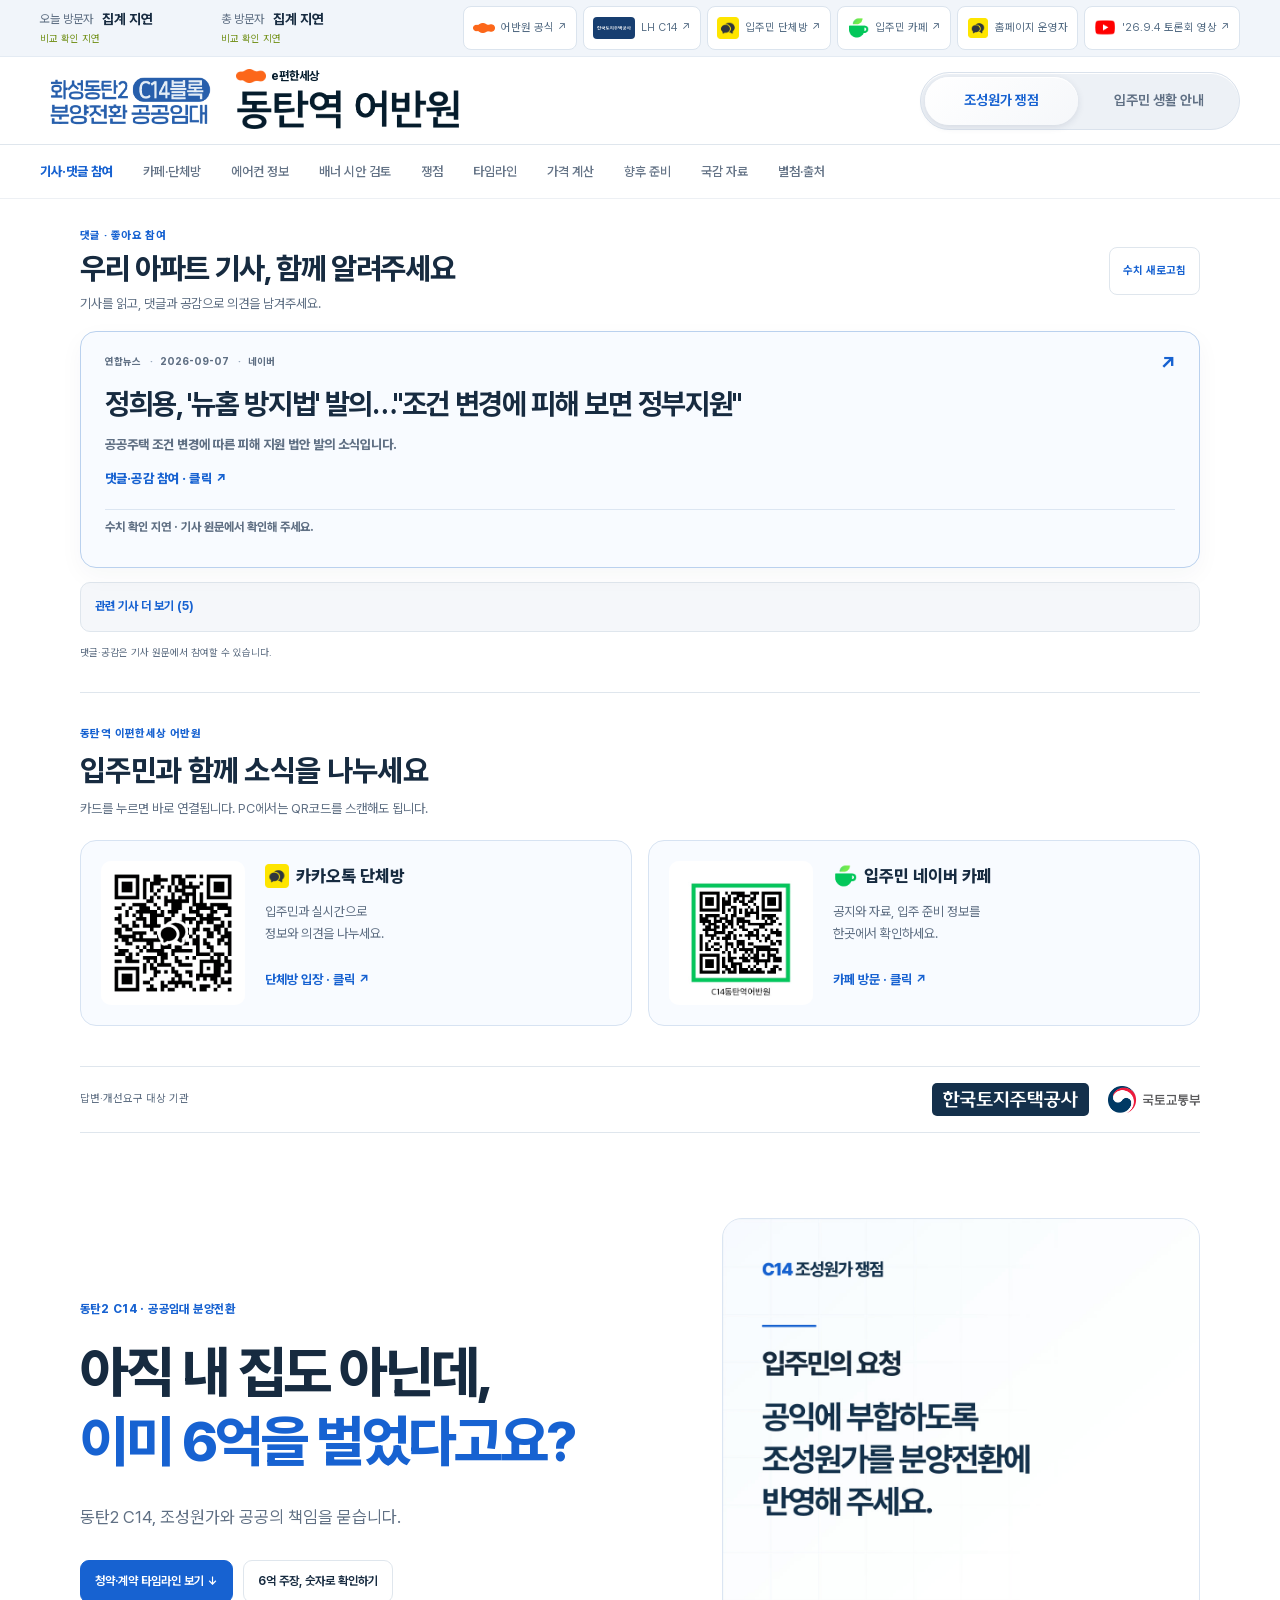
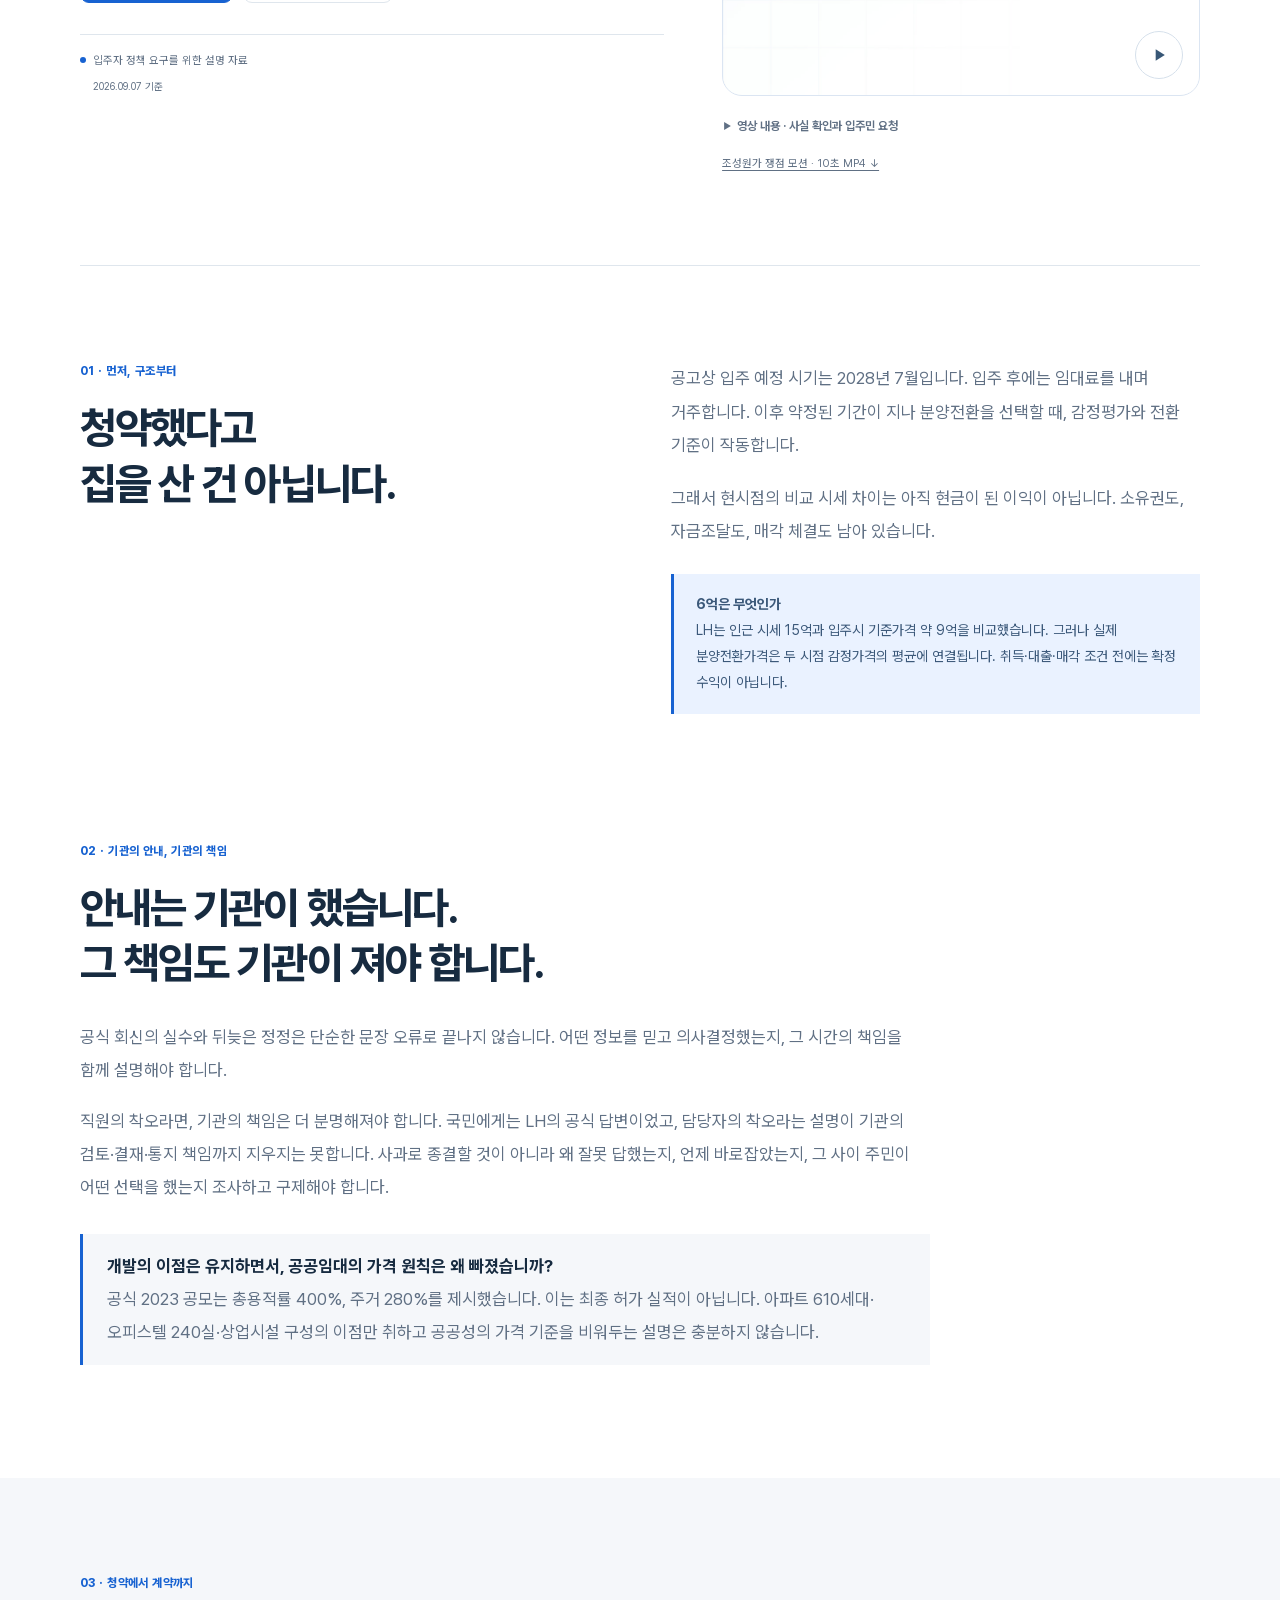
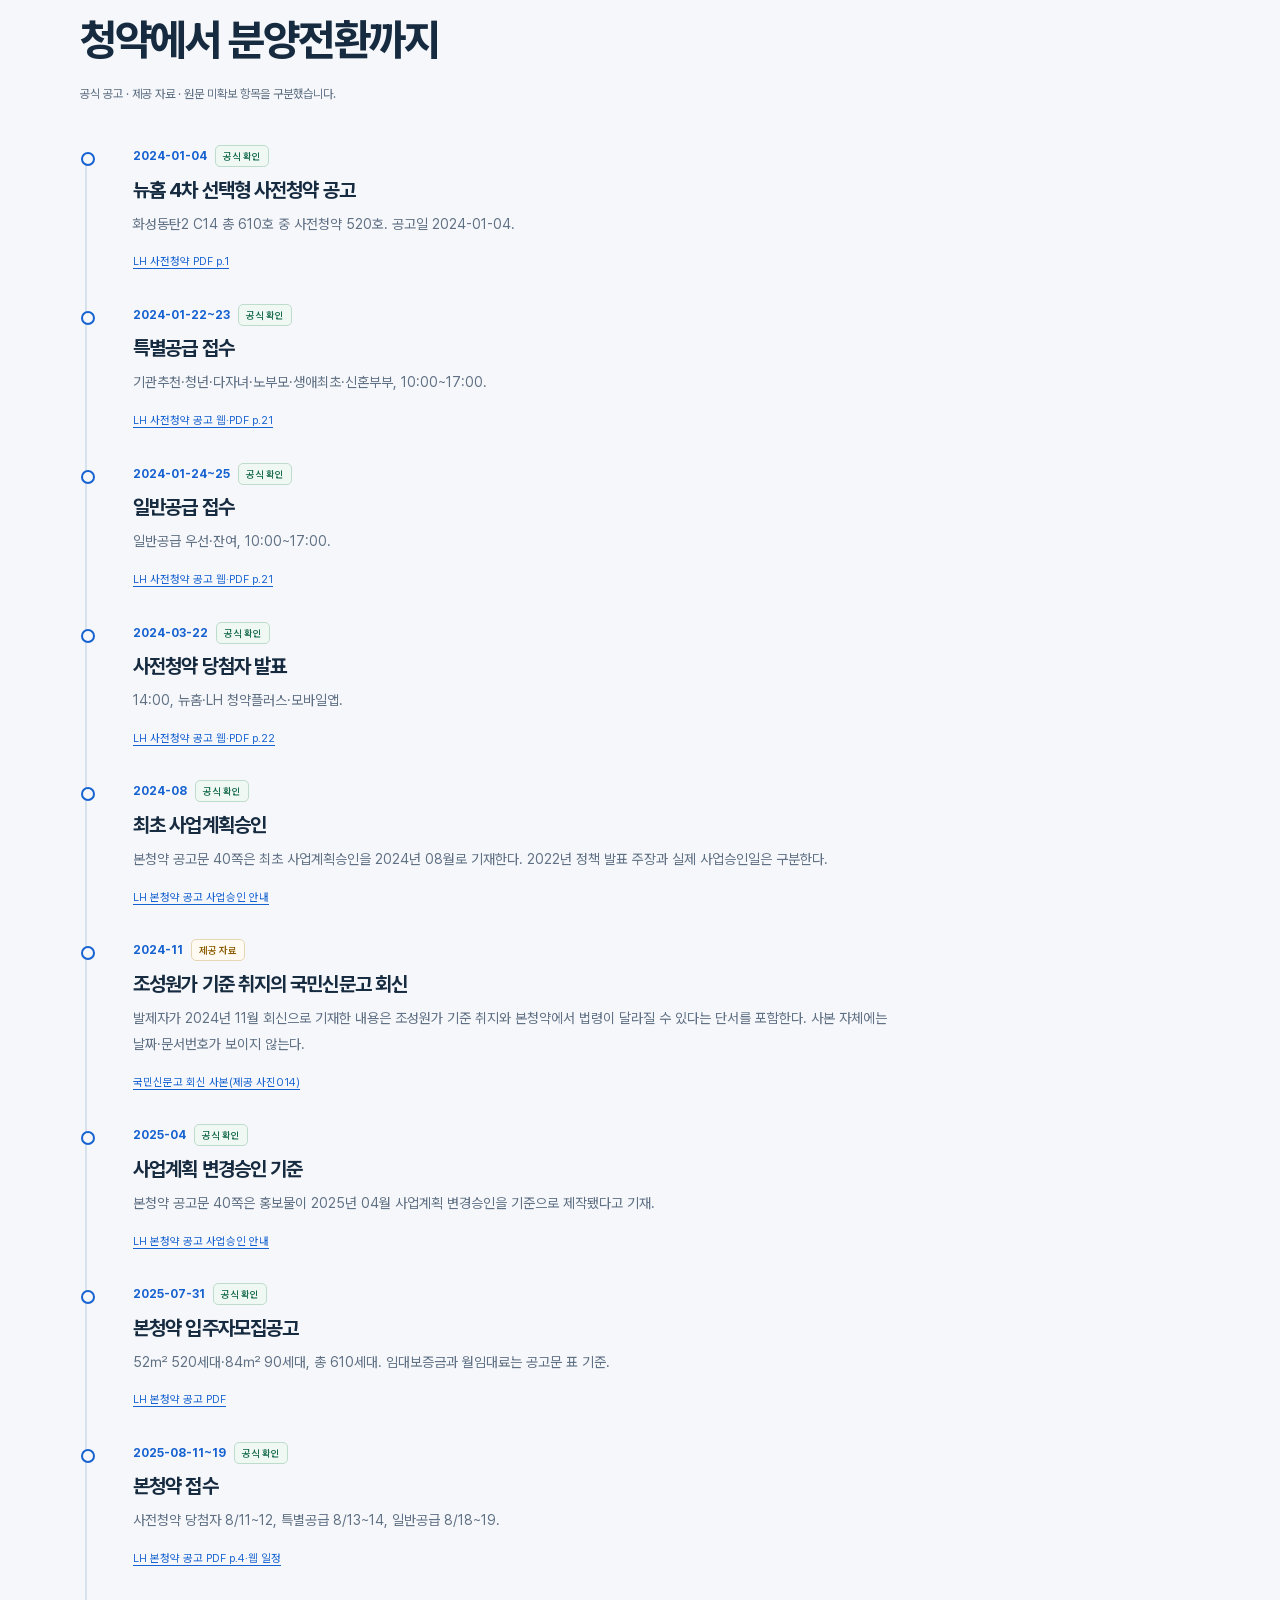
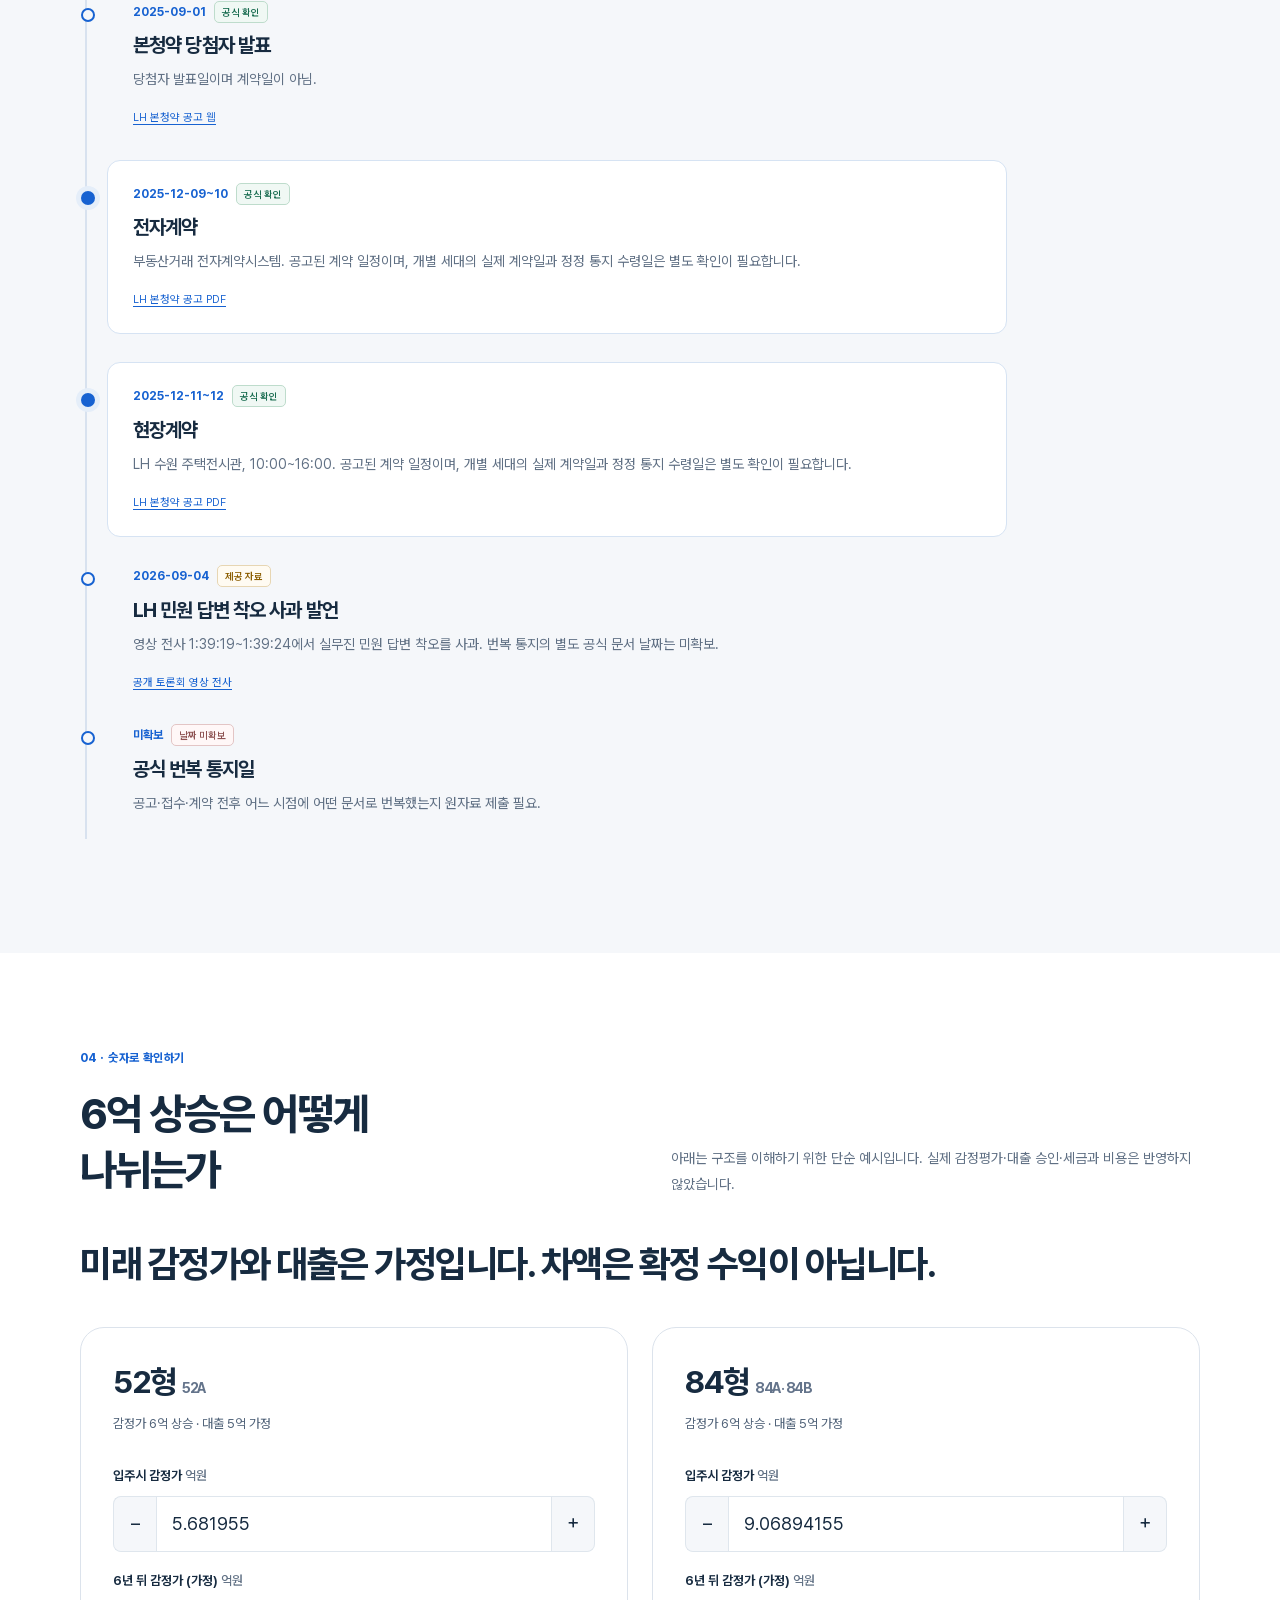
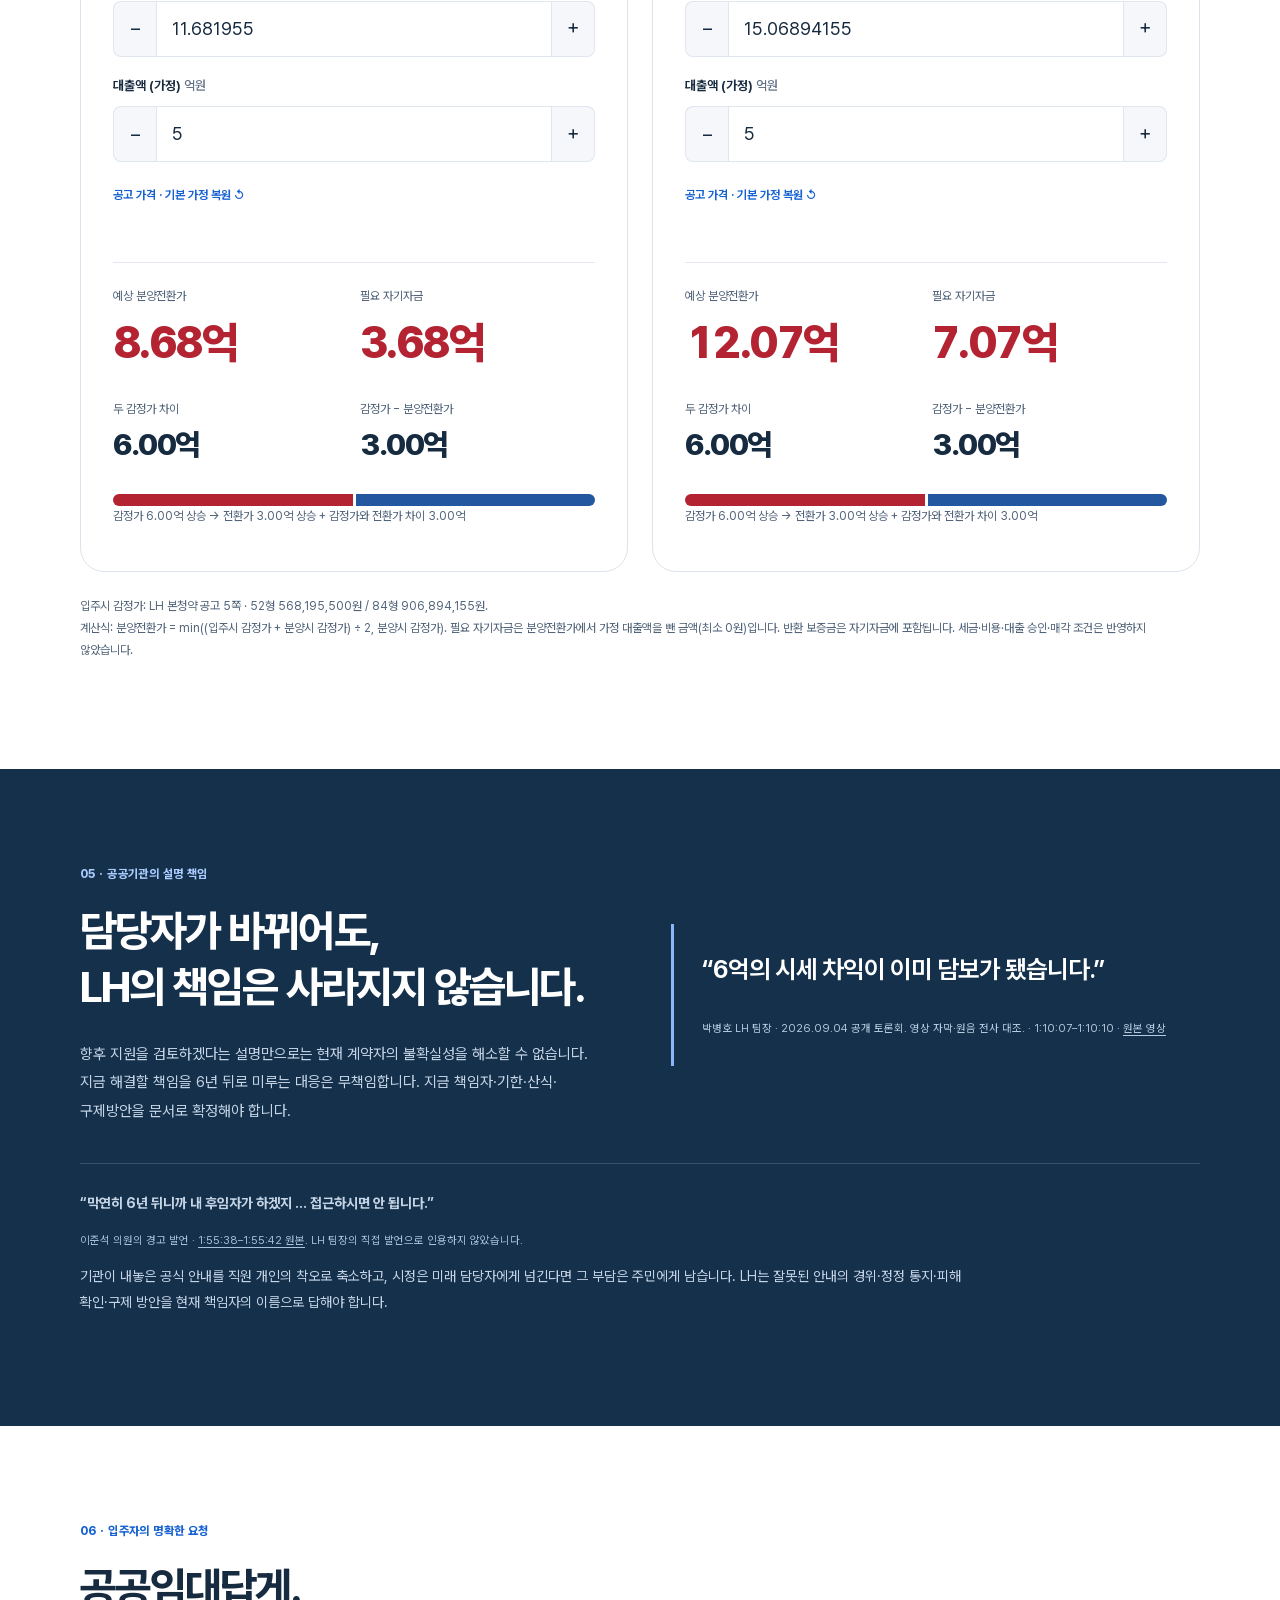
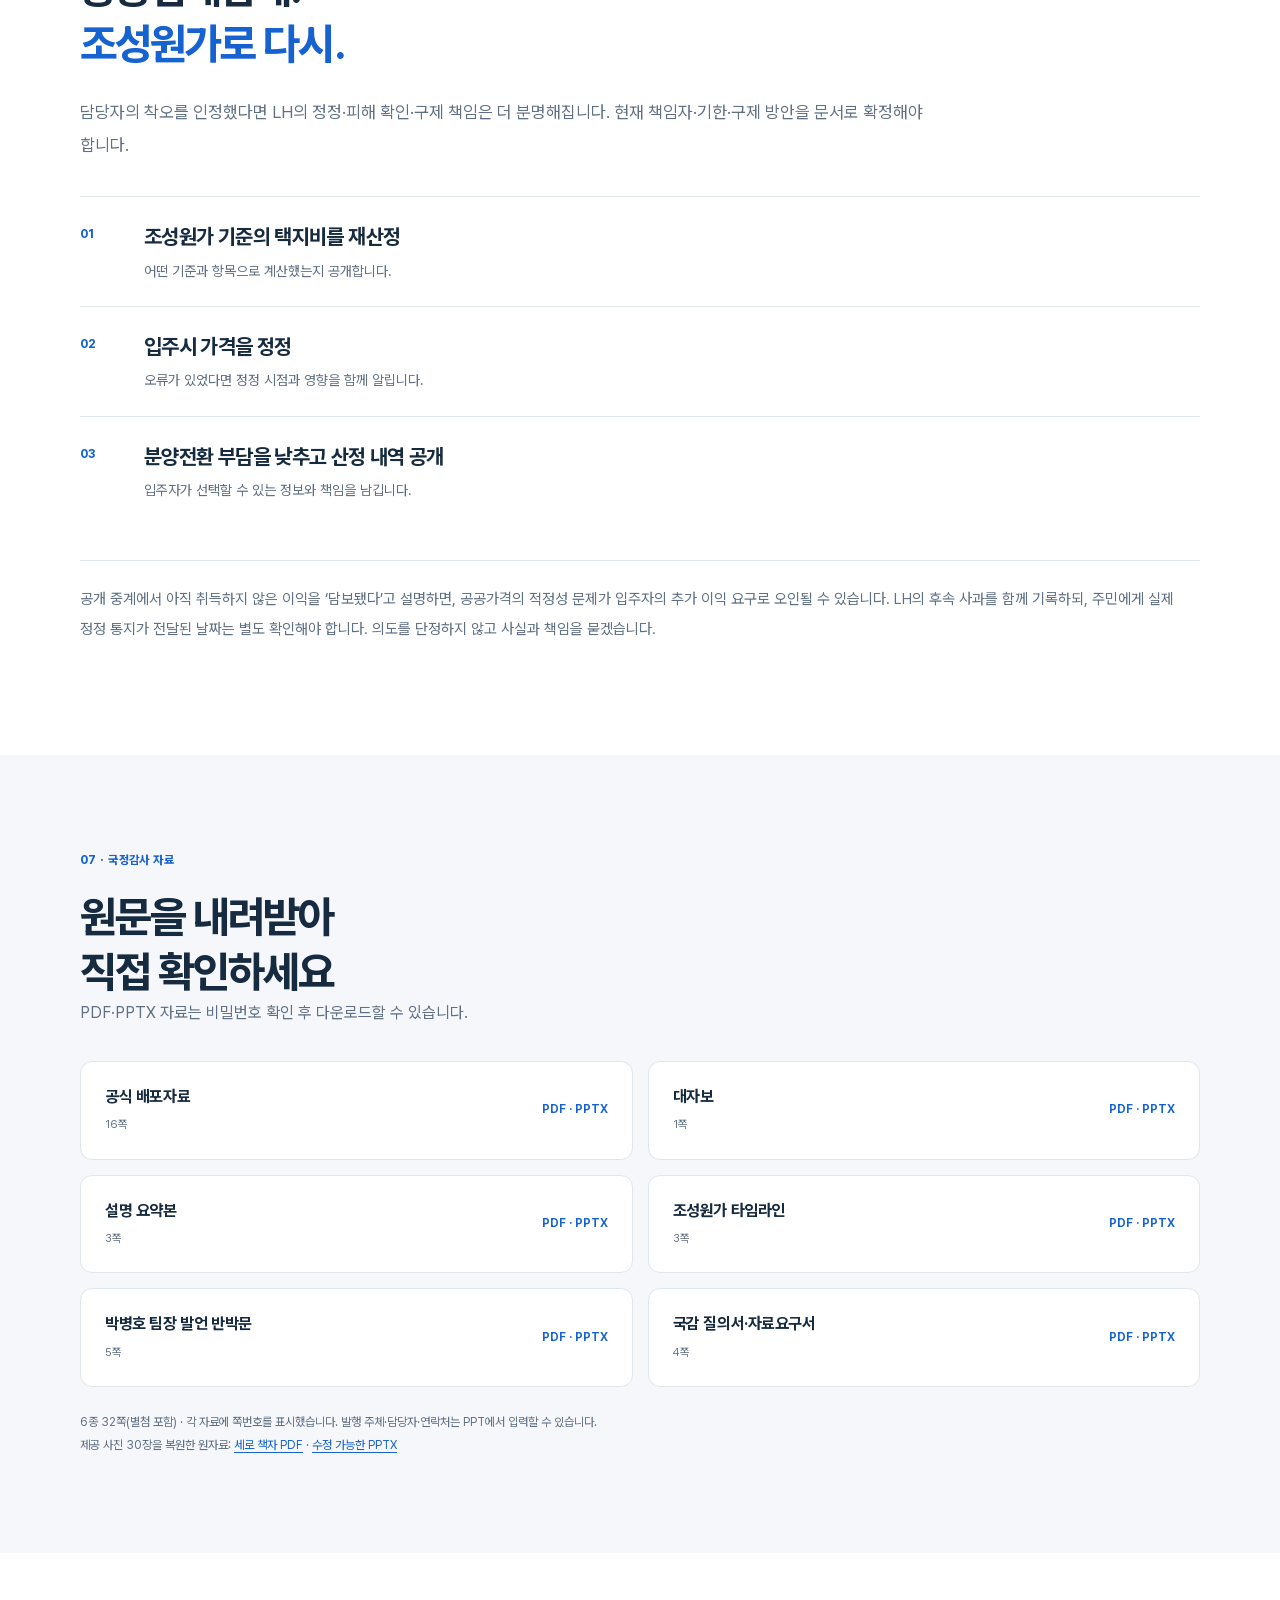
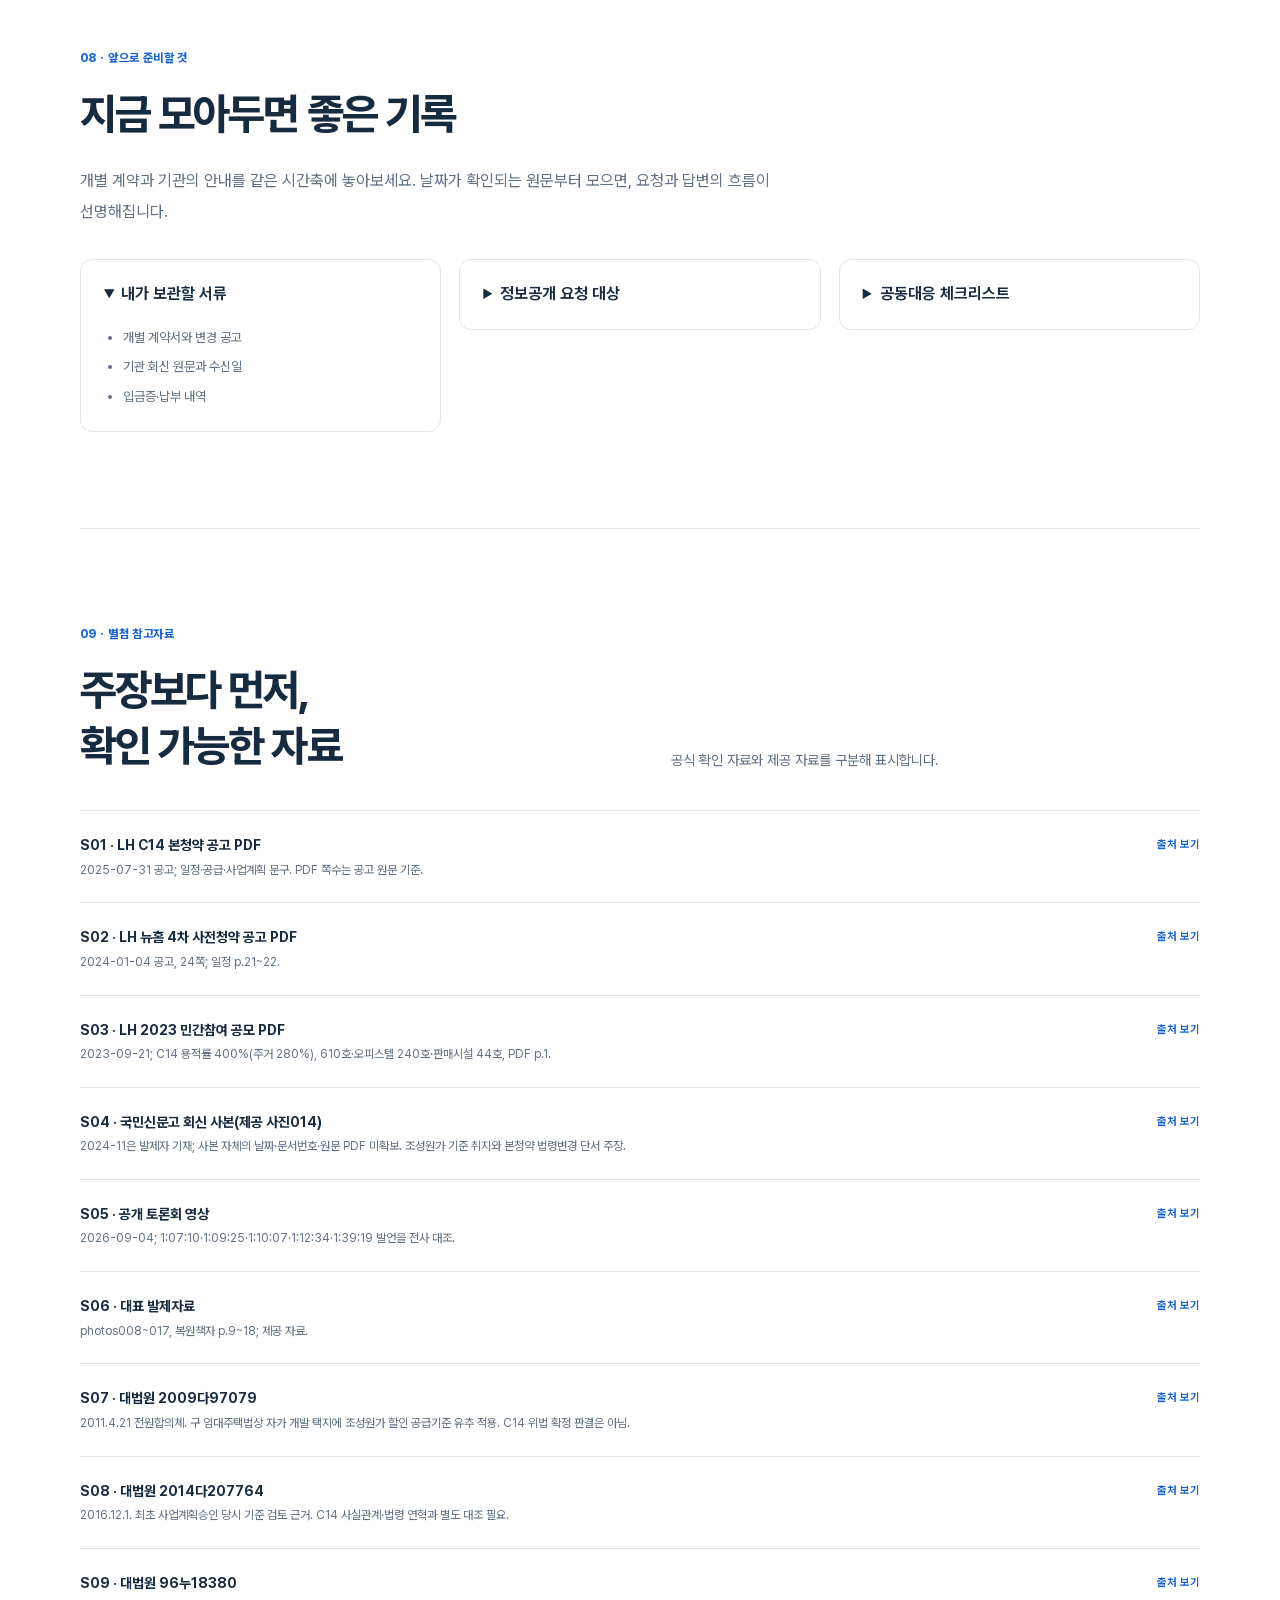
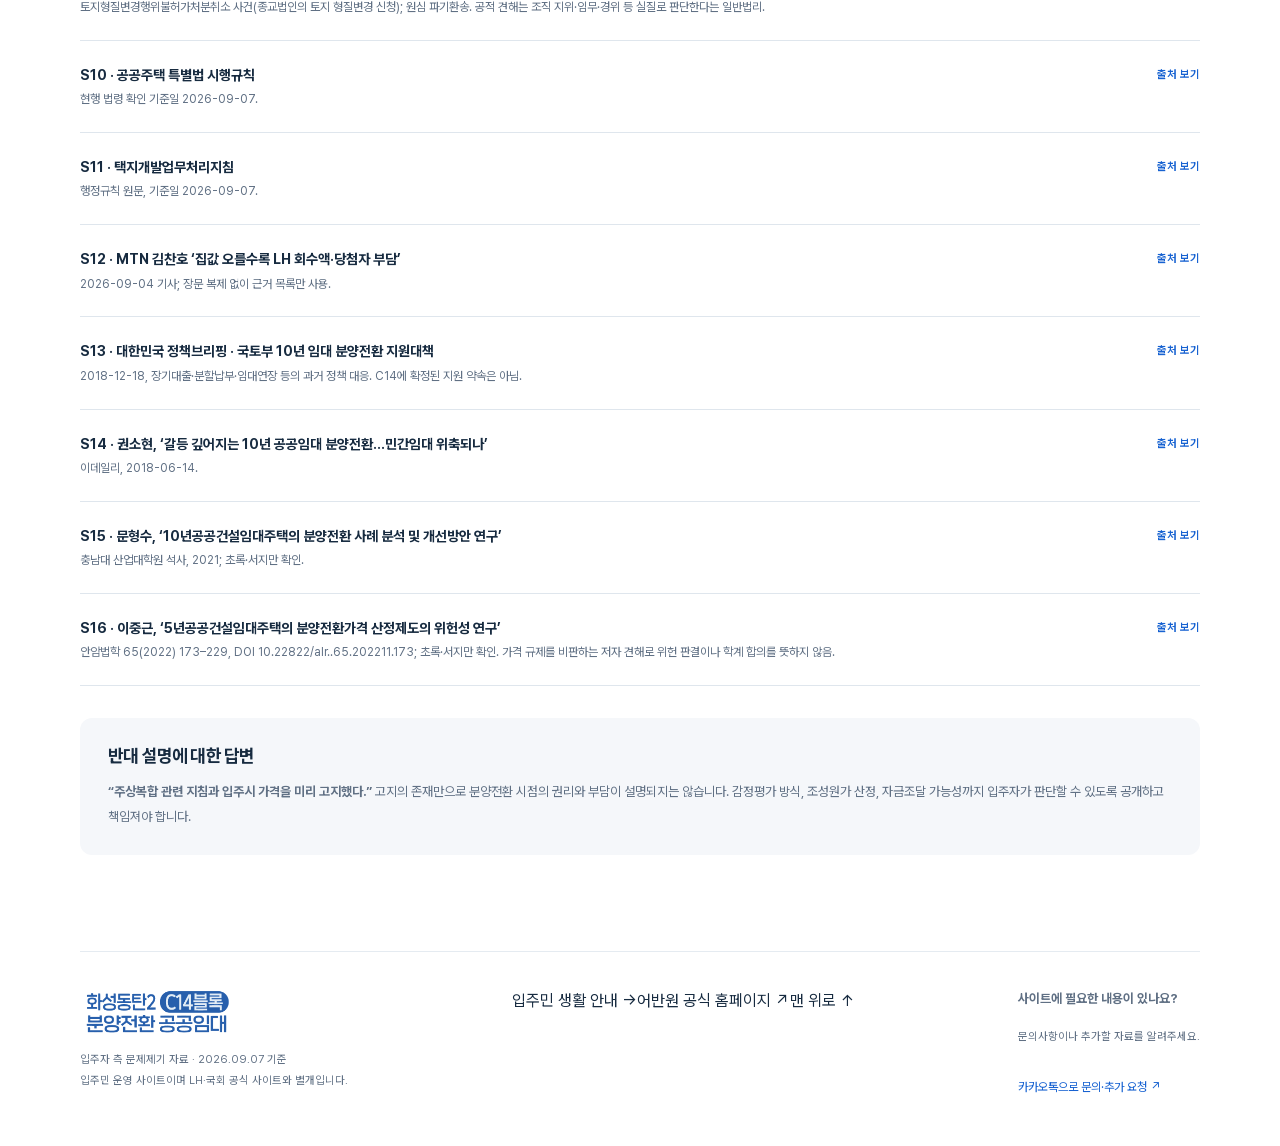
==== index.html @ 1524e3f0 "Enlarge official Urban One wordmark and highlight Naver blog references" ====
<!doctype html>
<html lang="ko">
<head>
  <meta charset="utf-8">
  <meta name="viewport" content="width=device-width, initial-scale=1">
  <title>아직 내 집도 아닌데, 이미 6억을 벌었다고요?</title>
  <meta name="description" content="동탄2 C14 공공임대의 조성원가와 공공의 책임을 입주자 관점에서 살펴봅니다.">
  <link rel="canonical" href="https://c14.ai-hub-os.com/">
  <meta property="og:title" content="동탄2 C14, 6억 확정이익 프레임을 묻다">
  <meta property="og:description" content="청약부터 6년 뒤 분양전환까지, 무엇이 확정이고 무엇이 아직 가정인지 확인합니다.">
  <meta property="og:type" content="website">
  <link rel="icon" type="image/svg+xml" href="assets/favicon.svg">
  <link rel="preload" href="assets/PretendardVariable.woff2" as="font" type="font/woff2" crossorigin>
  <link rel="stylesheet" href="styles.css?v=guide-2">
  <link rel="stylesheet" href="audit.css?v=guide-2">
  <script type="module" src="entry-route.mjs"></script>
  <link rel="stylesheet" href="hero-motion.css?v=20260908-upgrade">
  <link rel="stylesheet" href="article-actions.css?v=20260908-urbanone">
</head>
<body class="policy-page">
  <a class="skip-link" href="#top">본문 바로가기</a>
  <div class="reading-progress" aria-hidden="true"><span></span></div>
  <div class="community-bar"><div class="wrap"><div class="visitor-stats" aria-label="사이트 방문자 수" aria-live="polite"><span>오늘 방문자 <b data-stat="today">—</b><small data-stat-delta="today" aria-label="오늘 방문자 변동"></small></span><span>총 방문자 <b data-stat="total">—</b><small data-stat-delta="total" aria-label="총 방문자 변동"></small></span></div><div class="community-contacts compact-contacts"><a class="community-contact utility-link" href="https://www.elife.co.kr/Posm_list01.action?commonMap.CD_BIZ_LND=230160" target="_blank" rel="noopener noreferrer"><img src="assets/elife-logo.png" alt=""><span>어반원 공식 ↗</span></a><a class="community-contact utility-link" href="https://www.lhdt2-c14.co.kr/" target="_blank" rel="noopener noreferrer"><img class="utility-lh" src="assets/lh-footer-logo.svg" alt="LH"><span>LH C14 ↗</span></a><a class="community-contact utility-link" href="https://open.kakao.com/o/gxiyKH5h" target="_blank" rel="noopener noreferrer"><img src="assets/kakao-openchat.png" alt="카카오톡"><span>입주민 단체방 ↗</span></a><a class="community-contact utility-link" href="https://m.site.naver.com/2gcKG" target="_blank" rel="noopener noreferrer"><img src="assets/naver-cafe.ico" alt="네이버"><span>입주민 카페 ↗</span></a><a class="community-contact kakao-contact" href="https://open.kakao.com/o/s3EgWwLi" target="_blank" rel="noopener noreferrer" aria-label="홈페이지 운영자에게 카카오톡으로 연락하기 (새 창)"><span class="contact-icon"><img src="assets/kakao-openchat.png" alt=""></span><span>홈페이지 운영자</span></a><a class="community-contact" href="https://www.youtube.com/watch?v=ZBfcnx8diAg" target="_blank" rel="noopener noreferrer" aria-label="공개 토론회 영상에서 의견 나누기 (새 창)"><span class="contact-icon" aria-hidden="true"><span class="youtube-icon"></span></span><span>'26.9.4 토론회 영상 ↗</span></a></div></div></div>
  <header class="site-header shared-header"><a class="brand" href="index.html"><span class="brand-wordmark"><img src="assets/c14-logo.png" width="180" height="53" alt="화성동탄2 C14블록 분양전환 공공임대"></span></a><div class="elife-brand"><div class="elife-brand-label"><img src="assets/elife-logo.png" width="30" height="14" alt=""><span>e편한세상</span></div><img class="urbanone-wordmark" src="assets/urbanone-wordmark.png" width="225" height="50" alt="동탄역 어반원"></div><nav class="area-nav" aria-label="사이트 영역"><a href="index.html" aria-current="page">조성원가 쟁점</a><a href="residents.html">입주민 생활 안내</a></nav></header><nav class="site-subnav" aria-label="조성원가 쟁점 목차"><div class="wrap"><a href="#article-actions">기사·댓글 참여</a><a href="#resident-community">카페·단체방</a><a href="aircon.html">에어컨 정보</a><a href="design-review.html">배너 시안 검토</a><a href="#issue">쟁점</a><a href="#timeline">타임라인</a><a href="#calculator">가격 계산</a><a href="#future-prep">향후 준비</a><a href="#downloads">국감 자료</a><a href="#sources">별첨·출처</a></div></nav>


  <main id="top">
    <section id="article-actions" class="article-actions wrap" aria-labelledby="article-actions-heading"><header class="article-actions-header"><div><p class="article-actions-label">댓글 · 좋아요 참여</p><h2 id="article-actions-heading" class="article-actions-heading">우리 아파트 기사, 함께 알려주세요</h2><p class="article-actions-intro">기사를 읽고, 댓글과 공감으로 의견을 남겨주세요.</p></div></header><div class="article-action-list"><article class="article-action-item is-featured"><a class="article-action-link" href="https://n.news.naver.com/article/001/0016294017?sid=100" target="_blank" rel="noopener noreferrer" aria-label="정희용, 뉴홈 방지법 발의 기사 (새 창에서 열림)"><div class="article-action-meta"><span>연합뉴스</span><span>2026-09-07</span><span>네이버</span></div><h3 class="article-action-title">정희용, '뉴홈 방지법' 발의…“조건 변경에 피해 보면 정부지원”</h3><p class="article-action-summary">공공주택 조건 변경에 따른 피해 지원 법안 발의 소식입니다.</p><span class="article-action-participate" aria-hidden="true">댓글·공감 참여 · 클릭 ↗</span><div class="article-action-metrics" data-article-metrics="yonhap-newhome-20260907">댓글·공감 수는 기사 원문에서 확인할 수 있습니다.</div></a></article></div><p class="article-actions-footnote">댓글·공감은 기사 원문에서 참여할 수 있습니다.</p></section>
    <section id="resident-community" class="resident-community wrap" aria-labelledby="resident-community-heading"><header><p class="eyebrow">동탄역 이편한세상 어반원</p><h2 id="resident-community-heading">입주민과 함께 소식을 나누세요</h2><p>카드를 누르면 바로 연결됩니다. PC에서는 QR코드를 스캔해도 됩니다.</p></header><div class="resident-community-grid"><a class="resident-community-card" href="https://open.kakao.com/o/gxiyKH5h" target="_blank" rel="noopener noreferrer" aria-label="입주민 카카오톡 단체방 입장 (새 창)"><img class="resident-community-qr" src="assets/resident-kakao-qr.png" width="160" height="160" alt="카카오톡 단체방 QR코드"><div><span class="resident-community-label"><img src="assets/kakao-openchat.png" width="24" height="24" alt="">카카오톡 단체방</span><p>입주민과 실시간으로<br>정보와 의견을 나누세요.</p><strong>단체방 입장 · 클릭 ↗</strong></div></a><a class="resident-community-card" href="https://m.site.naver.com/2gcKG" target="_blank" rel="noopener noreferrer" aria-label="입주민 네이버 카페 방문 (새 창)"><img class="resident-community-qr" src="assets/resident-cafe-qr.png" width="160" height="160" alt="입주민 네이버 카페 QR코드"><div><span class="resident-community-label"><img src="assets/naver-cafe.ico" width="24" height="24" alt="">입주민 네이버 카페</span><p>공지와 자료, 입주 준비 정보를<br>한곳에서 확인하세요.</p><strong>카페 방문 · 클릭 ↗</strong></div></a></div></section>

  <div class="institution-strip wrap" aria-label="답변·개선요구 대상 기관"><span>답변·개선요구 대상 기관</span><img class="lh-wordmark" src="assets/lh-footer-logo.svg" alt="한국토지주택공사 LH"><img src="assets/molit-logo.png" alt="국토교통부"></div>
    <section class="hero wrap policy-hero"><div class="policy-intro"><p class="eyebrow">동탄2 C14 · 공공임대 분양전환</p><h1>아직 내 집도 아닌데,<br><em>이미 6억을 벌었다고요?</em></h1><p class="dek">동탄2 C14, 조성원가와 공공의 책임을 묻습니다.</p><div class="hero-actions"><a href="#timeline">청약·계약 타임라인 보기 ↓</a><a href="#calculator">6억 주장, 숫자로 확인하기</a></div><div class="hero-note"><span class="dot"></span>입주자 정책 요구를 위한 설명 자료 <small>2026.09.07 기준</small></div></div><div class="policy-motion"><div class="motion-player" data-motion><video width="1080" height="1080" muted loop playsinline preload="none" poster="assets/c14-policy-intro-poster.jpg" data-src="assets/c14-policy-intro.mp4" aria-label="조성원가 쟁점 · 미확정 시세차익과 조성원가 반영 요청을 설명하는 10초 무음 영상"></video><button class="motion-toggle" type="button" aria-label="10초 영상 재생" title="10초 영상 재생"><svg viewBox="0 0 24 24" aria-hidden="true"><path d="m8 5 11 7-11 7z"/></svg></button></div><details class="motion-transcript"><summary>영상 내용 · 사실 확인과 입주민 요청</summary><div class="policy-statement"><p class="eyebrow">주민이 확인해야 할 사실</p><h2>6억의 시세차익은<br><em>확정된 사실이 아닙니다.</em></h2><p><b>실제 차익은 아직 미정입니다.</b><br>향후 분양전환 시 감정가격과 취득·대출·매각 조건에 따라 달라집니다.</p><hr><p class="eyebrow">입주민의 요청사항</p><h3>공익에 부합하도록<br><em>조성원가를 분양전환에<br>반영해 주세요.</em></h3><a href="#sources">근거와 원문 확인 →</a></div></details><a class="motion-file" href="assets/c14-policy-intro.mp4" download>조성원가 쟁점 모션 · 10초 MP4 ↓</a></div></section>

    <section id="issue" class="section wrap issue-grid reveal">
      <div><p class="eyebrow">01 · 먼저, 구조부터</p><h2>청약했다고<br>집을 산 건 아닙니다.</h2></div>
      <div class="prose"><p>공고상 입주 예정 시기는 2028년 7월입니다. 입주 후에는 임대료를 내며 거주합니다. 이후 약정된 기간이 지나 분양전환을 선택할 때, 감정평가와 전환 기준이 작동합니다.</p><p>그래서 현시점의 비교 시세 차이는 아직 현금이 된 이익이 아닙니다. 소유권도, 자금조달도, 매각 체결도 남아 있습니다.</p><aside class="callout"><strong>6억은 무엇인가</strong><br>LH는 인근 시세 15억과 입주시 기준가격 약 9억을 비교했습니다. 그러나 실제 분양전환가격은 두 시점 감정가격의 평균에 연결됩니다. 취득·대출·매각 조건 전에는 확정 수익이 아닙니다.</aside></div>
    </section>

    <section class="section wrap reveal story"><p class="eyebrow">02 · 기관의 안내, 기관의 책임</p><h2>안내는 기관이 했습니다.<br>그 책임도 기관이 져야 합니다.</h2><p>공식 회신의 실수와 뒤늦은 정정은 단순한 문장 오류로 끝나지 않습니다. 어떤 정보를 믿고 의사결정했는지, 그 시간의 책임을 함께 설명해야 합니다.</p><p>직원의 착오라면, 기관의 책임은 더 분명해져야 합니다. 국민에게는 LH의 공식 답변이었고, 담당자의 착오라는 설명이 기관의 검토·결재·통지 책임까지 지우지는 못합니다. 사과로 종결할 것이 아니라 왜 잘못 답했는지, 언제 바로잡았는지, 그 사이 주민이 어떤 선택을 했는지 조사하고 구제해야 합니다.</p><p class="opinion"><strong>개발의 이점은 유지하면서, 공공임대의 가격 원칙은 왜 빠졌습니까?</strong><br>공식 2023 공모는 총용적률 400%, 주거 280%를 제시했습니다. 이는 최종 허가 실적이 아닙니다. 아파트 610세대·오피스텔 240실·상업시설 구성의 이점만 취하고 공공성의 가격 기준을 비워두는 설명은 충분하지 않습니다.</p></section>

    <section id="timeline" class="section tint"><div class="wrap"><p class="eyebrow">03 · 청약에서 계약까지</p><h2>청약에서 분양전환까지</h2><p id="data-status" class="data-status" aria-live="polite"></p><div id="timeline-list" class="timeline" aria-live="polite"><article class="timeline-item" data-phase="사전청약"><div class="timeline-date">2024-01-04 <span class="badge official">공식 확인</span></div><h3>뉴홈 4차 선택형 사전청약 공고</h3><p>화성동탄2 C14 총 610호 중 사전청약 520호. 공고일 2024-01-04.</p><a class="source-link" href="https://apply.lh.or.kr/lhapply/lhFile.do?fileid=55767003" target="_blank" rel="noopener noreferrer">LH 사전청약 PDF p.1</a></article><article class="timeline-item" data-phase="사전청약"><div class="timeline-date">2024-01-22~23 <span class="badge official">공식 확인</span></div><h3>특별공급 접수</h3><p>기관추천·청년·다자녀·노부모·생애최초·신혼부부, 10:00~17:00.</p><a class="source-link" href="https://apply.lh.or.kr/lhapply/apply/bfh/slpa/slpaInfo.do?aisTpCd=50&amp;mi=1349&amp;panId=0000000061" target="_blank" rel="noopener noreferrer">LH 사전청약 공고 웹·PDF p.21</a></article><article class="timeline-item" data-phase="사전청약"><div class="timeline-date">2024-01-24~25 <span class="badge official">공식 확인</span></div><h3>일반공급 접수</h3><p>일반공급 우선·잔여, 10:00~17:00.</p><a class="source-link" href="https://apply.lh.or.kr/lhapply/apply/bfh/slpa/slpaInfo.do?aisTpCd=50&amp;mi=1349&amp;panId=0000000061" target="_blank" rel="noopener noreferrer">LH 사전청약 공고 웹·PDF p.21</a></article><article class="timeline-item" data-phase="사전청약"><div class="timeline-date">2024-03-22 <span class="badge official">공식 확인</span></div><h3>사전청약 당첨자 발표</h3><p>14:00, 뉴홈·LH 청약플러스·모바일앱.</p><a class="source-link" href="https://apply.lh.or.kr/lhapply/apply/bfh/slpa/slpaInfo.do?aisTpCd=50&amp;mi=1349&amp;panId=0000000061" target="_blank" rel="noopener noreferrer">LH 사전청약 공고 웹·PDF p.22</a></article><article class="timeline-item" data-phase="본청약"><div class="timeline-date">2024-08 <span class="badge official">공식 확인</span></div><h3>최초 사업계획승인</h3><p>본청약 공고문 40쪽은 최초 사업계획승인을 2024년 08월로 기재한다. 2022년 정책 발표 주장과 실제 사업승인일은 구분한다.</p><a class="source-link" href="https://apply.lh.or.kr/lhapply/lhFile.do?fileid=62892225" target="_blank" rel="noopener noreferrer">LH 본청약 공고 사업승인 안내</a></article><article class="timeline-item" data-phase="기관답변"><div class="timeline-date">2024-11 <span class="badge provided">제공 자료</span></div><h3>조성원가 기준 취지의 국민신문고 회신</h3><p>발제자가 2024년 11월 회신으로 기재한 내용은 조성원가 기준 취지와 본청약에서 법령이 달라질 수 있다는 단서를 포함한다. 사본 자체에는 날짜·문서번호가 보이지 않는다.</p><a class="source-link" href="evidence/reply-014.jpg" target="_blank" rel="noopener noreferrer">국민신문고 회신 사본(제공 사진014)</a></article><article class="timeline-item" data-phase="본청약"><div class="timeline-date">2025-04 <span class="badge official">공식 확인</span></div><h3>사업계획 변경승인 기준</h3><p>본청약 공고문 40쪽은 홍보물이 2025년 04월 사업계획 변경승인을 기준으로 제작됐다고 기재.</p><a class="source-link" href="https://apply.lh.or.kr/lhapply/lhFile.do?fileid=62892225" target="_blank" rel="noopener noreferrer">LH 본청약 공고 사업승인 안내</a></article><article class="timeline-item" data-phase="본청약"><div class="timeline-date">2025-07-31 <span class="badge official">공식 확인</span></div><h3>본청약 입주자모집공고</h3><p>52㎡ 520세대·84㎡ 90세대, 총 610세대. 임대보증금과 월임대료는 공고문 표 기준.</p><a class="source-link" href="https://apply.lh.or.kr/lhapply/lhFile.do?fileid=62892225" target="_blank" rel="noopener noreferrer">LH 본청약 공고 PDF</a></article><article class="timeline-item" data-phase="본청약"><div class="timeline-date">2025-08-11~19 <span class="badge official">공식 확인</span></div><h3>본청약 접수</h3><p>사전청약 당첨자 8/11~12, 특별공급 8/13~14, 일반공급 8/18~19.</p><a class="source-link" href="https://apply.lh.or.kr/lhapply/apply/wt/wrtanc/selectWrtancInfo.do?aisTpCd=52&amp;ccrCnntSysDsCd=02&amp;mi=1026&amp;panId=0000060923&amp;uppAisTpCd=06" target="_blank" rel="noopener noreferrer">LH 본청약 공고 PDF p.4·웹 일정</a></article><article class="timeline-item" data-phase="본청약"><div class="timeline-date">2025-09-01 <span class="badge official">공식 확인</span></div><h3>본청약 당첨자 발표</h3><p>당첨자 발표일이며 계약일이 아님.</p><a class="source-link" href="https://apply.lh.or.kr/lhapply/apply/wt/wrtanc/selectWrtancInfo.do?aisTpCd=52&amp;ccrCnntSysDsCd=02&amp;mi=1026&amp;panId=0000060923&amp;uppAisTpCd=06" target="_blank" rel="noopener noreferrer">LH 본청약 공고 웹</a></article><article class="timeline-item" data-phase="계약"><div class="timeline-date">2025-12-09~10 <span class="badge official">공식 확인</span></div><h3>전자계약</h3><p>부동산거래 전자계약시스템. 공고된 계약 일정이며, 개별 세대의 실제 계약일과 정정 통지 수령일은 별도 확인이 필요합니다.</p><a class="source-link" href="https://apply.lh.or.kr/lhapply/lhFile.do?fileid=62892225" target="_blank" rel="noopener noreferrer">LH 본청약 공고 PDF</a></article><article class="timeline-item" data-phase="계약"><div class="timeline-date">2025-12-11~12 <span class="badge official">공식 확인</span></div><h3>현장계약</h3><p>LH 수원 주택전시관, 10:00~16:00. 공고된 계약 일정이며, 개별 세대의 실제 계약일과 정정 통지 수령일은 별도 확인이 필요합니다.</p><a class="source-link" href="https://apply.lh.or.kr/lhapply/lhFile.do?fileid=62892225" target="_blank" rel="noopener noreferrer">LH 본청약 공고 PDF</a></article><article class="timeline-item" data-phase="토론회"><div class="timeline-date">2026-09-04 <span class="badge provided">제공 자료</span></div><h3>LH 민원 답변 착오 사과 발언</h3><p>영상 전사 1:39:19~1:39:24에서 실무진 민원 답변 착오를 사과. 번복 통지의 별도 공식 문서 날짜는 미확보.</p><a class="source-link" href="https://www.youtube.com/watch?v=ZBfcnx8diAg" target="_blank" rel="noopener noreferrer">공개 토론회 영상 전사</a></article><article class="timeline-item" data-phase="확인필요"><div class="timeline-date">미확보 <span class="badge pending">날짜 미확보</span></div><h3>공식 번복 통지일</h3><p>공고·접수·계약 전후 어느 시점에 어떤 문서로 번복했는지 원자료 제출 필요.</p></article></div></div></section>

    <section id="calculator" class="section wrap calculator-section reveal">
      <div class="section-head"><div><p class="eyebrow">04 · 숫자로 확인하기</p><h2>6억 상승은 어떻게<br>나뉘는가</h2></div><p>아래는 구조를 이해하기 위한 단순 예시입니다. 실제 감정평가·대출 승인·세금과 비용은 반영하지 않았습니다.</p></div>
<p class="not-profit">미래 감정가와 대출은 가정입니다. 차액은 확정 수익이 아닙니다.</p><div class="unit-calculators"><article class="unit-calculator" data-calculator="52" data-official="5.681955"><h3>52형 <small>52A</small></h3><p class="calc-assumption">감정가 6억 상승 · 대출 5억 가정</p><form class="calc-form"><label for="52-entry">입주시 감정가 <span>억원</span></label><div class="number-stepper"><button type="button" data-field="entry" data-delta="-1" aria-label="52형 입주시 감정가 1억 원 감소">−</button><input id="52-entry" name="entry" type="number" min="0" step="any" value="5.681955" required><button type="button" data-field="entry" data-delta="1" aria-label="52형 입주시 감정가 1억 원 증가">＋</button></div><label for="52-later">6년 뒤 감정가 (가정) <span>억원</span></label><div class="number-stepper"><button type="button" data-field="later" data-delta="-1" aria-label="52형 6년 뒤 감정가 (가정) 1억 원 감소">−</button><input id="52-later" name="later" type="number" min="0" step="any" value="11.681955" required><button type="button" data-field="later" data-delta="1" aria-label="52형 6년 뒤 감정가 (가정) 1억 원 증가">＋</button></div><label for="52-loan">대출액 (가정) <span>억원</span></label><div class="number-stepper"><button type="button" data-field="loan" data-delta="-1" aria-label="52형 대출액 (가정) 1억 원 감소">−</button><input id="52-loan" name="loan" type="number" min="0" step="any" value="5" required><button type="button" data-field="loan" data-delta="1" aria-label="52형 대출액 (가정) 1억 원 증가">＋</button></div><button type="button" data-reset class="text-button">공고 가격 · 기본 가정 복원 ↺</button><p class="calc-error" role="status"></p></form><div class="unit-results" aria-live="polite"><div><span>예상 분양전환가</span><strong data-result="f">—</strong></div><div><span>필요 자기자금</span><strong data-result="equity">—</strong></div><div><span>두 감정가 차이</span><strong data-result="rise">—</strong></div><div><span>감정가 − 분양전환가</span><strong data-result="gap">—</strong></div></div><div class="calc-bar" aria-hidden="true"><span></span><span></span></div><p class="calc-copy"></p></article><article class="unit-calculator" data-calculator="84" data-official="9.06894155"><h3>84형 <small>84A · 84B</small></h3><p class="calc-assumption">감정가 6억 상승 · 대출 5억 가정</p><form class="calc-form"><label for="84-entry">입주시 감정가 <span>억원</span></label><div class="number-stepper"><button type="button" data-field="entry" data-delta="-1" aria-label="84형 입주시 감정가 1억 원 감소">−</button><input id="84-entry" name="entry" type="number" min="0" step="any" value="9.06894155" required><button type="button" data-field="entry" data-delta="1" aria-label="84형 입주시 감정가 1억 원 증가">＋</button></div><label for="84-later">6년 뒤 감정가 (가정) <span>억원</span></label><div class="number-stepper"><button type="button" data-field="later" data-delta="-1" aria-label="84형 6년 뒤 감정가 (가정) 1억 원 감소">−</button><input id="84-later" name="later" type="number" min="0" step="any" value="15.06894155" required><button type="button" data-field="later" data-delta="1" aria-label="84형 6년 뒤 감정가 (가정) 1억 원 증가">＋</button></div><label for="84-loan">대출액 (가정) <span>억원</span></label><div class="number-stepper"><button type="button" data-field="loan" data-delta="-1" aria-label="84형 대출액 (가정) 1억 원 감소">−</button><input id="84-loan" name="loan" type="number" min="0" step="any" value="5" required><button type="button" data-field="loan" data-delta="1" aria-label="84형 대출액 (가정) 1억 원 증가">＋</button></div><button type="button" data-reset class="text-button">공고 가격 · 기본 가정 복원 ↺</button><p class="calc-error" role="status"></p></form><div class="unit-results" aria-live="polite"><div><span>예상 분양전환가</span><strong data-result="f">—</strong></div><div><span>필요 자기자금</span><strong data-result="equity">—</strong></div><div><span>두 감정가 차이</span><strong data-result="rise">—</strong></div><div><span>감정가 − 분양전환가</span><strong data-result="gap">—</strong></div></div><div class="calc-bar" aria-hidden="true"><span></span><span></span></div><p class="calc-copy"></p></article></div><p class="calc-footnote">입주시 감정가: LH 본청약 공고 5쪽 · 52형 568,195,500원 / 84형 906,894,155원.<br>계산식: 분양전환가 = min((입주시 감정가 + 분양시 감정가) ÷ 2, 분양시 감정가). 필요 자기자금은 분양전환가에서 가정 대출액을 뺀 금액(최소 0원)입니다. 반환 보증금은 자기자금에 포함됩니다. 세금·비용·대출 승인·매각 조건은 반영하지 않았습니다.</p>
    </section>

    <section class="section dark reveal"><div class="wrap quote-grid"><div><p class="eyebrow">05 · 공공기관의 설명 책임</p><h2>담당자가 바뀌어도,<br>LH의 책임은 사라지지 않습니다.</h2><p>향후 지원을 검토하겠다는 설명만으로는 현재 계약자의 불확실성을 해소할 수 없습니다. 지금 해결할 책임을 6년 뒤로 미루는 대응은 무책임합니다. 지금 책임자·기한·산식·구제방안을 문서로 확정해야 합니다.</p></div><blockquote id="quote"><p>“6억의 시세 차익이 이미 담보가 됐습니다.”</p><cite>LH 발언 자막 · 1:10:07–1:10:10 · <a href="https://www.youtube.com/watch?v=ZBfcnx8diAg&amp;t=4207s" target="_blank" rel="noopener noreferrer">원본 영상</a><br>주민대표 반박 1:19:58–1:20:25 · 후임자 발언(이준석 의원) 1:55:38–1:55:42</cite></blockquote></div><div class="wrap accountability-context"><p><strong>“막연히 6년 뒤니까 내 후임자가 하겠지 … 접근하시면 안 됩니다.”</strong></p><p>이준석 의원의 경고 발언 · <a href="https://www.youtube.com/watch?v=ZBfcnx8diAg&amp;t=6938s" target="_blank" rel="noopener noreferrer">1:55:38–1:55:42 원본</a>. LH 팀장의 직접 발언으로 인용하지 않았습니다.</p><p>기관이 내놓은 공식 안내를 직원 개인의 착오로 축소하고, 시정은 미래 담당자에게 넘긴다면 그 부담은 주민에게 남습니다. LH는 잘못된 안내의 경위·정정 통지·피해 확인·구제 방안을 현재 책임자의 이름으로 답해야 합니다.</p></div></section>

    <section id="demands" class="section wrap reveal demands"><p class="eyebrow">06 · 입주자의 명확한 요청</p><h2>공공임대답게.<br><em>조성원가로 다시.</em></h2><p class="responsibility-inline">담당자의 착오를 인정했다면 LH의 정정·피해 확인·구제 책임은 더 분명해집니다. 현재 책임자·기한·구제 방안을 문서로 확정해야 합니다.</p><ol><li><strong>조성원가 기준의 택지비를 재산정</strong><span>어떤 기준과 항목으로 계산했는지 공개합니다.</span></li><li><strong>입주시 가격을 정정</strong><span>오류가 있었다면 정정 시점과 영향을 함께 알립니다.</span></li><li><strong>분양전환 부담을 낮추고 산정 내역 공개</strong><span>입주자가 선택할 수 있는 정보와 책임을 남깁니다.</span></li></ol><p class="closing">공개 중계에서 아직 취득하지 않은 이익을 ‘담보됐다’고 설명하면, 공공가격의 적정성 문제가 입주자의 추가 이익 요구로 오인될 수 있습니다. LH의 후속 사과를 함께 기록하되, 주민에게 실제 정정 통지가 전달된 날짜는 별도 확인해야 합니다. 의도를 단정하지 않고 사실과 책임을 묻겠습니다.</p></section>

    <section id="downloads" class="section tint"><div class="wrap"><p class="eyebrow">07 · 국정감사 자료</p><h2>원문을 내려받아<br>직접 확인하세요</h2><p>PDF·PPTX 자료는 비밀번호 확인 후 다운로드할 수 있습니다.</p><div id="download-list" class="downloads"><div class="download-card"><div><strong>공식 배포자료</strong><span>16쪽</span></div><div><a href="#downloads" data-audit-file="01-official.pdf" target="_blank" rel="noopener noreferrer">PDF</a> · <a href="#downloads" data-audit-file="01-official.pptx" target="_blank" rel="noopener noreferrer">PPTX</a></div></div><div class="download-card"><div><strong>대자보</strong><span>1쪽</span></div><div><a href="#downloads" data-audit-file="02-poster.pdf" target="_blank" rel="noopener noreferrer">PDF</a> · <a href="#downloads" data-audit-file="02-poster.pptx" target="_blank" rel="noopener noreferrer">PPTX</a></div></div><div class="download-card"><div><strong>설명 요약본</strong><span>3쪽</span></div><div><a href="#downloads" data-audit-file="03-summary.pdf" target="_blank" rel="noopener noreferrer">PDF</a> · <a href="#downloads" data-audit-file="03-summary.pptx" target="_blank" rel="noopener noreferrer">PPTX</a></div></div><div class="download-card"><div><strong>조성원가 타임라인</strong><span>3쪽</span></div><div><a href="#downloads" data-audit-file="04-timeline.pdf" target="_blank" rel="noopener noreferrer">PDF</a> · <a href="#downloads" data-audit-file="04-timeline.pptx" target="_blank" rel="noopener noreferrer">PPTX</a></div></div><div class="download-card"><div><strong>박병호 팀장 발언 반박문</strong><span>5쪽</span></div><div><a href="#downloads" data-audit-file="05-rebuttal.pdf" target="_blank" rel="noopener noreferrer">PDF</a> · <a href="#downloads" data-audit-file="05-rebuttal.pptx" target="_blank" rel="noopener noreferrer">PPTX</a></div></div><div class="download-card"><div><strong>국감 질의서·자료요구서</strong><span>4쪽</span></div><div><a href="#downloads" data-audit-file="06-questions.pdf" target="_blank" rel="noopener noreferrer">PDF</a> · <a href="#downloads" data-audit-file="06-questions.pptx" target="_blank" rel="noopener noreferrer">PPTX</a></div></div></div><p class="appendix-note">6종 32쪽(별첨 포함) · 각 자료에 쪽번호를 표시했습니다. 발행 주체·담당자·연락처는 PPT에서 입력할 수 있습니다.<br>제공 사진 30장을 복원한 원자료: <a href="#downloads" data-audit-file="07-forum-booklet.pdf" target="_blank" rel="noopener noreferrer">세로 책자 PDF</a> · <a href="#downloads" data-audit-file="07-forum-booklet.pptx" target="_blank" rel="noopener noreferrer">수정 가능한 PPTX</a></p></div></section>

    <section id="future-prep" class="section wrap future-prep"><p class="eyebrow">08 · 앞으로 준비할 것</p><h2>지금 모아두면 좋은 기록</h2><p class="prep-lead">개별 계약과 기관의 안내를 같은 시간축에 놓아보세요. 날짜가 확인되는 원문부터 모으면, 요청과 답변의 흐름이 선명해집니다.</p><div class="prep-grid"><details open><summary>내가 보관할 서류</summary><ul><li>개별 계약서와 변경 공고</li><li>기관 회신 원문과 수신일</li><li>입금증·납부 내역</li></ul></details><details><summary>정보공개 요청 대상</summary><ul><li>택지비 산정 내역</li><li>감정평가서</li><li>정정 결재·통지 기록</li><li>기관 해석의 근거</li></ul></details><details><summary>공동대응 체크리스트</summary><ul><li>가격 재산정 요청</li><li>요청 이유와 답변 공개</li><li>진행 상태 날짜별 기록</li></ul></details></div></section>

    <section id="sources" class="section wrap"><div class="section-head"><div><p class="eyebrow">09 · 별첨 참고자료</p><h2>주장보다 먼저,<br>확인 가능한 자료</h2></div><p id="sources-note">공식 확인 자료와 제공 자료를 구분해 표시합니다.</p></div><div id="sources-list" class="source-list"><div class="source-item"><span><strong>S01 · LH C14 본청약 공고 PDF</strong><br><small>2025-07-31 공고; 일정·공급·사업계획 문구. PDF 쪽수는 공고 원문 기준.</small></span><a href="https://apply.lh.or.kr/lhapply/lhFile.do?fileid=62892225" target="_blank" rel="noopener noreferrer">출처 보기</a></div><div class="source-item"><span><strong>S02 · LH 뉴홈 4차 사전청약 공고 PDF</strong><br><small>2024-01-04 공고, 24쪽; 일정 p.21~22.</small></span><a href="https://apply.lh.or.kr/lhapply/lhFile.do?fileid=55767003" target="_blank" rel="noopener noreferrer">출처 보기</a></div><div class="source-item"><span><strong>S03 · LH 2023 민간참여 공모 PDF</strong><br><small>2023-09-21; C14 용적률 400%(주거 280%), 610호·오피스텔 240호·판매시설 44호, PDF p.1.</small></span><a href="https://lh.or.kr/boardDownload.es?bid=0034&amp;list_no=648640&amp;seq=1" target="_blank" rel="noopener noreferrer">출처 보기</a></div><div class="source-item"><span><strong>S04 · 국민신문고 회신 사본(제공 사진014)</strong><br><small>2024-11은 발제자 기재; 사본 자체의 날짜·문서번호·원문 PDF 미확보. 조성원가 기준 취지와 본청약 법령변경 단서 주장.</small></span><a href="evidence/reply-014.jpg" target="_blank" rel="noopener noreferrer">출처 보기</a></div><div class="source-item"><span><strong>S05 · 공개 토론회 영상</strong><br><small>2026-09-04; 1:07:10·1:09:25·1:10:07·1:12:34·1:39:19 발언을 전사 대조.</small></span><a href="https://www.youtube.com/watch?v=ZBfcnx8diAg" target="_blank" rel="noopener noreferrer">출처 보기</a></div><div class="source-item"><span><strong>S06 · 대표 발제자료</strong><br><small>photos008~017, 복원책자 p.9~18; 제공 자료.</small></span><a href="#downloads" data-audit-file="07-forum-booklet.pdf" target="_blank" rel="noopener noreferrer">출처 보기</a></div><div class="source-item"><span><strong>S07 · 대법원 2009다97079</strong><br><small>2011.4.21 전원합의체. 구 임대주택법상 자가 개발 택지에 조성원가 할인 공급기준 유추 적용. C14 위법 확정 판결은 아님.</small></span><a href="https://www.law.go.kr/LSW/precInfoP.do?evtNo=2009%EB%8B%A497079" target="_blank" rel="noopener noreferrer">출처 보기</a></div><div class="source-item"><span><strong>S08 · 대법원 2014다207764</strong><br><small>2016.12.1. 최초 사업계획승인 당시 기준 검토 근거. C14 사실관계·법령 연혁과 별도 대조 필요.</small></span><a href="https://www.law.go.kr/LSW/precInfoP.do?precSeq=184416" target="_blank" rel="noopener noreferrer">출처 보기</a></div><div class="source-item"><span><strong>S09 · 대법원 96누18380</strong><br><small>토지형질변경행위불허가처분취소 사건(종교법인의 토지 형질변경 신청); 원심 파기환송. 공적 견해는 조직 지위·임무·경위 등 실질로 판단한다는 일반법리.</small></span><a href="https://www.law.go.kr/LSW/precInfoP.do?evtNo=96%EB%88%8418380" target="_blank" rel="noopener noreferrer">출처 보기</a></div><div class="source-item"><span><strong>S10 · 공공주택 특별법 시행규칙</strong><br><small>현행 법령 확인 기준일 2026-09-07.</small></span><a href="https://www.law.go.kr/LSW/lsInfoP.do?lsiSeq=287455" target="_blank" rel="noopener noreferrer">출처 보기</a></div><div class="source-item"><span><strong>S11 · 택지개발업무처리지침</strong><br><small>행정규칙 원문, 기준일 2026-09-07.</small></span><a href="https://www.law.go.kr/LSW/admRulLsInfoP.do?admRulSeq=2100000252740" target="_blank" rel="noopener noreferrer">출처 보기</a></div><div class="source-item"><span><strong>S12 · MTN 김찬호 ‘집값 오를수록 LH 회수액·당첨자 부담’</strong><br><small>2026-09-04 기사; 장문 복제 없이 근거 목록만 사용.</small></span><a href="https://v.daum.net/v/20260904153500705" target="_blank" rel="noopener noreferrer">출처 보기</a></div><div class="source-item"><span><strong>S13 · 대한민국 정책브리핑 · 국토부 10년 임대 분양전환 지원대책</strong><br><small>2018-12-18, 장기대출·분할납부·임대연장 등의 과거 정책 대응. C14에 확정된 지원 약속은 아님.</small></span><a href="https://www.korea.kr/briefing/policyBriefingView.do?newsId=148856483" target="_blank" rel="noopener noreferrer">출처 보기</a></div><div class="source-item"><span><strong>S14 · 권소현, ‘갈등 깊어지는 10년 공공임대 분양전환…민간임대 위축되나’</strong><br><small>이데일리, 2018-06-14.</small></span><a href="https://www.edaily.co.kr/News/Read?mediaCodeNo=257&amp;newsId=02660086619241720" target="_blank" rel="noopener noreferrer">출처 보기</a></div><div class="source-item"><span><strong>S15 · 문형수, ‘10년공공건설임대주택의 분양전환 사례 분석 및 개선방안 연구’</strong><br><small>충남대 산업대학원 석사, 2021; 초록·서지만 확인.</small></span><a href="https://www.dbpia.co.kr/journal/detail?nodeId=T15797547" target="_blank" rel="noopener noreferrer">출처 보기</a></div><div class="source-item"><span><strong>S16 · 이중근, ‘5년공공건설임대주택의 분양전환가격 산정제도의 위헌성 연구’</strong><br><small>안암법학 65(2022) 173–229, DOI 10.22822/alr..65.202211.173; 초록·서지만 확인. 가격 규제를 비판하는 저자 견해로 위헌 판결이나 학계 합의를 뜻하지 않음.</small></span><a href="https://www.kci.go.kr/kciportal/landing/article.kci?arti_id=ART002902021" target="_blank" rel="noopener noreferrer">출처 보기</a></div></div><div class="response"><h3>반대 설명에 대한 답변</h3><p><strong>“주상복합 관련 지침과 입주시 가격을 미리 고지했다.”</strong> 고지의 존재만으로 분양전환 시점의 권리와 부담이 설명되지는 않습니다. 감정평가 방식, 조성원가 산정, 자금조달 가능성까지 입주자가 판단할 수 있도록 공개하고 책임져야 합니다.</p></div></section>

  </main>
  <footer class="footer wrap"><div><img src="assets/c14-logo.png" width="155" height="45" alt="화성동탄2 C14블록"><p>입주자 측 문제제기 자료 · 2026.09.07 기준<br>입주민 운영 사이트이며 LH·국회 공식 사이트와 별개입니다.</p></div><div><a href="residents.html">입주민 생활 안내 →</a><a href="https://www.elife.co.kr/Posm_list01.action?commonMap.CD_BIZ_LND=230160" target="_blank" rel="noopener noreferrer">어반원 공식 홈페이지 ↗</a><a href="#top">맨 위로 ↑</a></div><div class="contact-footer"><strong>사이트에 필요한 내용이 있나요?</strong><p>문의사항이나 추가할 자료를 알려주세요.</p><a href="https://open.kakao.com/o/s3EgWwLi" target="_blank" rel="noopener noreferrer">카카오톡으로 문의·추가 요청 ↗</a></div></footer>
  <script type="module" src="app.js?v=guide-2"></script>
  <script type="module" src="visitors.js?v=org-20260908"></script>
  <script type="module" src="hero-motion.js?v=20260908-upgrade"></script>
  <script type="module" src="article-actions.mjs?v=20260908-color"></script>
  <script type="module" src="article-counts.mjs?v=20260908-upgrade"></script>
<script type="module" src="audit-download.mjs"></script><script type="module" src="area-toggle.js?v=2"></script></body>
</html>
---- styles.css ----
@font-face{font-family:Pretendard;src:url('assets/PretendardVariable.woff2') format('woff2');font-display:swap}
:root{--ink:#172b40;--blue:#1762d1;--navy:#14304b;--muted:#607084;--line:#dfe6ed;--wash:#f5f7fa;--pale:#eaf2ff}
*{box-sizing:border-box}html{scroll-behavior:smooth;scroll-padding-top:105px}body{margin:0;background:#fff;color:var(--ink);font-family:Pretendard,system-ui,-apple-system,sans-serif;font-size:16px;line-height:1.65;word-break:keep-all}a{color:inherit;text-decoration:none}button,input,textarea{font:inherit}button{cursor:pointer;color:inherit}button,a{-webkit-tap-highlight-color:transparent}button:disabled{cursor:default}button:focus-visible,a:focus-visible,summary:focus-visible,[tabindex]:focus-visible{outline:3px solid #5795ed;outline-offset:4px}img{max-width:100%;height:auto;display:block}figure,dl,dd{margin:0}h1,h2,h3,h4,p{margin-top:0}p{color:var(--muted)}h1,h2,h3{letter-spacing:-.045em}h2{font-size:clamp(30px,3.3vw,44px);line-height:1.3;font-weight:750;margin-bottom:0}h3{font-size:21px;line-height:1.4}em{color:var(--blue);font-style:normal}[hidden]{display:none!important}.wrap{width:min(1240px,calc(100% - 80px));margin-inline:auto}.section{padding-block:96px}.wash{background:var(--wash)}.eyebrow{font-size:12px;font-weight:750;color:var(--blue);letter-spacing:.035em;margin:0 0 18px}.tiny-dot{display:inline-block;background:var(--blue);width:7px;height:7px;border-radius:50%;margin-right:7px;vertical-align:1px}.skip-link{position:fixed;top:-100px;left:20px;padding:12px 20px;background:var(--navy);color:white;z-index:3000}.skip-link:focus{top:12px}
.site-header{height:88px;display:flex;align-items:center;justify-content:space-between;gap:28px;padding-inline:max(40px,calc((100% - 1240px)/2));background:#fffffff5;border-bottom:1px solid var(--line);position:sticky;top:0;z-index:1100;backdrop-filter:blur(16px)}.brand{flex-shrink:0;display:block}.brand img{width:180px;height:auto}.area-nav{display:flex;gap:5px;background:var(--wash);padding:5px;border-radius:12px}.area-nav a{padding:9px 19px;border-radius:8px;font-size:14px;font-weight:650;white-space:nowrap;color:var(--muted)}.area-nav a[aria-current=page]{color:var(--blue);background:white;box-shadow:0 1px 5px #18345012}.area-nav a:hover{color:var(--blue)}.official-link{font-size:12px;font-weight:600;white-space:nowrap;color:var(--muted)}.official-link span{margin-left:7px}.official-link:hover{color:var(--blue)}.site-subnav{border-bottom:1px solid #edf0f4;background:white}.site-subnav .wrap{display:flex;align-items:center;gap:30px;overflow-x:auto;scrollbar-width:thin;min-height:53px}.site-subnav a{white-space:nowrap;font-size:13px;font-weight:550;color:#657487;padding-block:13px}.site-subnav a:hover{color:var(--blue)}
.resident-hero{display:grid;grid-template-columns:.82fr 1.18fr;align-items:center;gap:70px;padding-block:70px 62px}.hero-copy h1{font-size:clamp(45px,4.8vw,64px);line-height:1.17;letter-spacing:-.052em;font-weight:780;margin:0 0 25px}.hero-description{font-size:17px;line-height:1.85;margin-bottom:30px}.hero-actions{display:flex;align-items:center;gap:22px;flex-wrap:wrap}.button{display:inline-flex;align-items:center;justify-content:center;gap:18px;padding:14px 20px;border:1px solid transparent;border-radius:10px;font-size:14px;font-weight:650;line-height:1.5}.button.primary{background:var(--blue);color:#fff}.button.primary:hover{background:#0e51b4}.button.light{background:#fff;color:var(--blue)}.text-link,.text-button{font-size:13px;font-weight:650;color:var(--blue);line-height:1.6}.text-link:hover{text-decoration:underline;text-underline-offset:4px}.text-button{border:0;background:none;padding:8px 0;white-space:nowrap}.hero-community{font-size:11px;margin:28px 0 0;color:#788695}.hero-visual{position:relative;border-radius:24px;overflow:hidden;background:#f0f4f8}.hero-visual picture{display:block}.hero-visual picture img{width:100%;aspect-ratio:2400/1684;object-fit:cover}.hero-visual figcaption{padding:23px 26px 24px;display:flex;flex-direction:column;background:#f2f6fa}.hero-visual figcaption>span{font-size:12px;color:#657487;margin-bottom:4px}.hero-visual strong{font-size:21px;letter-spacing:-.04em}.hero-visual small{font-size:10px;color:#748392;margin-top:8px}.quick-overview{display:grid;grid-template-columns:1.4fr 1fr;gap:22px}.next-event{display:flex;align-items:center;gap:28px;border:1px solid #d7e5f7;border-radius:16px;padding:27px 28px;background:#f5f9ff}.next-event:hover{border-color:#88b5ed}.event-date{border-right:1px solid #d2dff0;padding-right:28px;display:flex;flex-direction:column;text-align:center}.event-date small{font-size:12px;color:#526c8b}.event-date strong{font-size:31px;line-height:1.5;letter-spacing:-1px;font-weight:750;white-space:nowrap}.event-date strong span{font-size:20px;color:#85a1c0;padding-inline:4px}.event-info{display:flex;flex-direction:column}.event-info .eyebrow{margin-bottom:4px;font-size:11px}.event-info strong{font-size:19px;letter-spacing:-.035em}.event-info>span{font-size:12px;color:#617890;margin-top:4px}.round-arrow{margin-left:auto;width:34px;height:34px;display:grid;place-items:center;border-radius:50%;background:white;color:var(--blue);flex-shrink:0}.movein-card{display:flex;align-items:center;justify-content:space-between;gap:20px;border:1px solid var(--line);border-radius:16px;padding:26px 30px}.movein-card>div{display:flex;flex-direction:column}.movein-card small{font-size:12px;color:var(--muted)}.movein-card strong{font-size:29px;letter-spacing:-.035em;line-height:1.5}.movein-card span{font-size:11px;color:var(--muted)}.movein-card>b{font-size:29px;color:var(--blue);letter-spacing:-.04em;white-space:nowrap}
.section-heading{display:flex;align-items:flex-end;justify-content:space-between;gap:30px;margin-bottom:38px}.section-heading>p{font-size:14px;margin:0;line-height:1.85}.timeline-toolbar{display:flex;justify-content:space-between;align-items:center;gap:20px}.filter-pills{display:flex;gap:7px;flex-wrap:wrap}.filter-pills button{border:1px solid var(--line);background:white;border-radius:8px;padding:9px 16px;font-size:13px;font-weight:650;white-space:nowrap}.filter-pills button[aria-pressed=true]{background:var(--ink);border-color:var(--ink);color:white}.filter-pills button:hover{border-color:#8b9aaa}.schedule-note{font-size:12px;margin:20px 0 0}.resident-timeline-list{margin-top:26px}.resident-step{display:grid;grid-template-columns:230px minmax(0,1fr);gap:36px;padding:30px 0 30px 28px;margin-left:5px;position:relative;border-left:2px solid var(--line)}.resident-step:before{content:'';width:10px;height:10px;position:absolute;left:-6px;top:39px;background:#93a9bd;border:2px solid white;border-radius:50%;box-shadow:0 0 0 1px #93a9bd}.resident-step.upcoming:before{background:var(--blue);box-shadow:0 0 0 5px var(--pale)}.step-date{display:block;font-size:16px;font-weight:700;margin-bottom:11px;line-height:1.5}.step-badge{display:inline-block;font-size:11px;padding:3px 8px;background:var(--wash);border-radius:5px;color:#607084}.upcoming .step-badge{background:var(--pale);color:var(--blue)}.step-content h3{margin:0 0 9px}.step-content>p{font-size:14px;line-height:1.85;margin-bottom:17px;max-width:800px}.step-content details{border:1px solid var(--line);border-radius:10px;font-size:13px;background:#fff;margin-bottom:12px}.step-content summary{padding:13px 16px;font-weight:650;cursor:pointer}.step-content details[open] summary{border-bottom:1px solid var(--line)}.step-details{display:grid;grid-template-columns:1fr 1fr;gap:28px;padding:2px 20px 20px}.step-details h4{font-size:13px;color:var(--blue);margin:18px 0 8px}.step-details ul{margin:0;padding-left:17px;color:var(--muted);line-height:1.8}.step-details li+li{margin-top:8px}.step-source{font-size:11px;color:var(--muted);text-decoration:underline;text-underline-offset:3px;overflow-wrap:anywhere}.timeline-footnote{margin-top:18px;padding-top:22px;border-top:1px solid var(--line);display:flex;justify-content:space-between;gap:20px;font-size:12px;color:var(--muted)}.timeline-footnote a{color:var(--blue);white-space:nowrap}
.complex-facts{display:grid;grid-template-columns:repeat(4,1fr);padding:4px 0 34px;gap:25px}.complex-facts>div+div{border-left:1px solid var(--line);padding-left:32px}.complex-facts dt{font-size:12px;color:var(--muted);margin-bottom:7px}.complex-facts dd{font-size:35px;font-weight:750;letter-spacing:-.04em;line-height:1.5}.complex-facts dd span{font-size:15px;font-weight:550;margin-left:7px}.complex-gallery{display:grid;grid-template-columns:1fr 1fr;gap:24px}.complex-gallery figure{background:#fff;border-radius:18px;overflow:hidden;border:1px solid #e9edf2}.plan-zoom{padding:0;display:block;border:0;background:#fff;width:100%;cursor:zoom-in;overflow:hidden}.complex-gallery img{width:100%;height:390px;object-fit:contain;padding:12px}.complex-gallery figcaption{display:flex;justify-content:space-between;align-items:center;gap:20px;padding:18px 24px 23px;border-top:1px solid #f1f3f6}.complex-gallery figcaption>div{display:flex;flex-direction:column}.complex-gallery small{font-size:11px;color:var(--muted);margin-bottom:4px}.complex-gallery strong{font-size:19px;letter-spacing:-.03em}.complex-gallery figcaption>span{color:var(--blue)}.source-note{font-size:11px;line-height:1.9;margin:20px 0 0;color:#748091}.source-note a{text-decoration:underline;text-underline-offset:3px}.plan-tabs{display:flex;padding:5px;background:var(--wash);border-radius:11px;gap:5px}.plan-tabs button{border:0;border-radius:7px;background:transparent;color:var(--muted);padding:10px 26px;font-size:15px;font-weight:650}.plan-tabs button[aria-selected=true]{background:white;color:var(--blue);box-shadow:0 1px 6px #172b4012}.plan-panel{display:grid;grid-template-columns:250px minmax(0,1fr);gap:45px;align-items:center;border:1px solid var(--line);border-radius:20px;padding:30px}.plan-info{padding:8px 5px 8px 15px}.plan-name{font-size:76px;letter-spacing:-.06em;font-weight:750;line-height:1.3}.plan-name>span{font-size:40px;color:var(--blue);margin-left:6px}.plan-info>p{font-size:14px;line-height:1.85;margin-top:10px;margin-bottom:28px}.plan-info dl{padding-block:20px;border-top:1px solid var(--line);border-bottom:1px solid var(--line);margin-bottom:24px;font-size:13px}.plan-info dl>div{display:flex;justify-content:space-between;gap:16px}.plan-info dl>div+div{margin-top:11px}.plan-info dt{color:var(--muted)}.plan-info dd{font-weight:650}.plan-panel img{width:100%;max-height:525px;object-fit:contain}
.school-notice{display:flex;gap:15px;padding:23px 25px;background:#eaf2ff;border:1px solid #d9e6f9;border-radius:14px;margin-bottom:28px}.notice-symbol{width:21px;height:21px;display:grid;place-items:center;border-radius:50%;background:var(--blue);color:#fff;font:700 13px Georgia,serif;flex-shrink:0;margin-top:3px}.school-notice strong{font-size:15px}.school-notice p{font-size:13px;margin:6px 0 8px;color:#506d90;line-height:1.85}.school-notice a{font-size:11px;color:var(--blue);text-decoration:underline;text-underline-offset:3px}.neighborhood-toolbar{display:flex;align-items:center;justify-content:space-between;gap:20px;margin-bottom:18px}.neighborhood-grid{display:grid;grid-template-columns:minmax(0,1.8fr) minmax(290px,1fr);gap:22px}.map-column{min-width:0}#neighborhood-map{height:470px;border-radius:16px;border:1px solid var(--line);background:#e6edf2;isolation:isolate;position:relative}.map-loading{display:grid;height:100%;place-items:center;font-size:13px;padding:25px}.map-caption{font-size:11px;color:#6c7c8e;margin:11px 5px 0;line-height:1.8}.map-error{font-size:12px;color:#9a4b13;padding:10px;background:#fff5e8;border-radius:7px}.place-list{height:470px;overflow-y:auto;overscroll-behavior:contain;scrollbar-width:thin;border:1px solid var(--line);border-radius:16px;background:#fff;padding:8px}.place-card{width:100%;display:flex;align-items:flex-start;gap:13px;text-align:left;padding:16px 12px;border:1px solid transparent;background:white;border-radius:9px}.place-card+.place-card{border-top-color:#edf1f5;border-top-left-radius:0;border-top-right-radius:0}.place-card[aria-pressed=true]{background:var(--pale);border-color:#bdd3f2;border-radius:9px}.place-card:hover{background:#f5f8fc}.place-number{font-size:11px;font-weight:750;width:25px;height:25px;border-radius:50%;background:#e8eef7;color:#325579;display:grid;place-items:center;flex-shrink:0;margin-top:2px}.place-card[aria-pressed=true] .place-number{background:var(--blue);color:#fff}.place-card-content{display:flex;flex-direction:column;min-width:0;flex:1}.place-card-content strong{font-size:15px;line-height:1.5}.place-card-content small{font-size:11px;color:var(--muted);margin-top:4px}.place-distance{white-space:nowrap;font-size:12px;font-weight:700;color:var(--blue);margin-top:4px}.map-detail{display:grid;grid-template-columns:1fr auto;gap:25px;margin-top:23px;padding:25px 28px;background:white;border-radius:14px;border:1px solid var(--line);align-items:center}.map-detail>p{font-size:13px;margin:0}.map-detail h3{margin-bottom:8px}.map-detail .detail-label{font-size:11px;color:var(--blue);font-weight:700;margin-bottom:7px}.map-detail p{font-size:13px;margin-bottom:6px}.map-detail .assignment{color:#4d6890;font-size:12px}.detail-links{display:flex;flex-direction:column;align-items:flex-start;gap:10px;font-size:12px;font-weight:650;color:var(--blue);white-space:nowrap}.detail-links a:hover{text-decoration:underline}.source-details{margin-top:22px;font-size:12px;color:var(--muted)}.source-details summary{cursor:pointer;padding:8px 0;color:#50677e;font-weight:650}.source-details>div{padding:14px 0 0;max-width:970px}.source-details p{margin-bottom:11px;line-height:1.9}.source-details a{color:var(--blue);text-decoration:underline;text-underline-offset:3px}.location-original{display:flex;align-items:center;justify-content:space-between;gap:20px;margin-top:30px;padding-top:25px;border-top:1px solid var(--line)}.location-original>span{font-size:13px;color:var(--muted)}.location-original strong{font-size:14px;color:var(--blue)}.c14-map-marker{border:0;background:none!important}.c14-map-marker span{display:grid;place-items:center;border-radius:50%;width:30px;height:30px;background:#fff;color:#244463;font:750 12px Pretendard,sans-serif;border:2px solid #597799;box-shadow:0 2px 8px #142c492b}.c14-map-marker.selected span{background:var(--blue);border-color:white;color:white;box-shadow:0 0 0 3px #1762d14d,0 3px 12px #152d4950}.c14-origin span{width:50px;height:34px;border-radius:8px;background:#173754;color:white;border:2px solid white;font-size:12px;box-shadow:0 3px 10px #14304b4d}.leaflet-container{font-family:Pretendard,system-ui,sans-serif;font-size:12px}.leaflet-popup-content{font-size:12px;line-height:1.7}.leaflet-control-attribution{font-size:10px!important}.map-popup-title{font-weight:750}
.document-list{border-top:1.5px solid var(--ink)}.document-list>a{display:flex;align-items:center;gap:20px;border-bottom:1px solid var(--line);padding:25px 6px}.document-list>a:hover strong{color:var(--blue)}.file-label{display:grid;place-items:center;width:43px;height:49px;border:1px solid var(--line);border-radius:7px;background:var(--wash);font-size:10px;font-weight:700;color:#6b7b8d;flex-shrink:0}.file-label.blue{background:var(--pale);color:var(--blue);border-color:#d4e2f5}.document-list>a>div{display:flex;flex-direction:column;gap:4px}.document-list strong{font-size:17px;letter-spacing:-.025em}.document-list div>span{font-size:12px;color:var(--muted)}.document-list>a>span:last-child{margin-left:auto;color:#56718e}.policy-bridge{background:var(--navy);border-radius:20px;padding:48px;display:flex;align-items:center;justify-content:space-between;gap:36px}.policy-bridge .eyebrow{color:#accbfa;margin-bottom:15px}.policy-bridge h2{color:#fff;font-size:31px;line-height:1.45}.policy-bridge em{color:#aaccff}.policy-bridge p:not(.eyebrow){font-size:13px;color:#b9cadd;margin:18px 0 0;line-height:1.85}.policy-bridge .button{flex-shrink:0;white-space:nowrap}.news-grid{display:grid;grid-template-columns:repeat(3,1fr);gap:20px}.news-card{display:flex;flex-direction:column;padding:26px;border:1px solid var(--line);border-radius:14px;transition:border-color .2s,transform .2s}.news-card:hover{border-color:#94b6e4;transform:translateY(-3px)}.news-card small{font-size:11px;color:var(--muted);margin-bottom:18px}.news-card h3{font-size:19px;line-height:1.5;margin-bottom:14px}.news-card p{font-size:13px;line-height:1.8;margin-bottom:20px}.news-more{font-size:11px;color:var(--blue);font-weight:650;margin-top:auto}
#resident-board{border:1px solid var(--line);border-radius:14px;background:white;overflow:hidden}.board-toolbar{display:flex;align-items:center;gap:10px;padding:18px 22px;background:#fff;border-bottom:1px solid var(--line);font-size:13px}.board-toolbar>span{font-weight:650}.board-toolbar button{font-size:12px;border:1px solid var(--line);border-radius:7px;background:white;padding:9px 14px}.board-toolbar button[data-board-action=write]{background:var(--blue);color:white;border-color:var(--blue)}.board-empty{text-align:center;padding:58px 24px}.board-empty p{font-size:13px;margin:12px 0 0}.home-footer{padding:55px 0 28px;background:white}.footer-top{display:grid;grid-template-columns:1.4fr 1fr 1fr;gap:45px;align-items:start}.footer-top p{font-size:11px;margin:18px 0 0;line-height:1.85}.footer-links{display:flex;flex-direction:column;gap:12px;font-size:12px}.footer-links a:hover{color:var(--blue)}.visitor-stats{display:grid;gap:12px;font-size:12px}.visitor-stats>div{display:flex;justify-content:space-between;gap:25px}.visitor-stats span{color:var(--muted)}.visitor-stats b{font-size:16px;font-weight:700}.footer-bottom{display:flex;justify-content:space-between;gap:30px;border-top:1px solid var(--line);padding-top:22px;margin-top:35px;font-size:10px;color:#748091}.footer-bottom p{font-size:10px;margin:0;text-align:right}
dialog{border:1px solid var(--line);box-shadow:0 20px 70px #081d4a33}dialog::backdrop{background:#091c3bbd}#image-dialog{width:min(1100px,96vw);max-height:92dvh;padding:20px;border-radius:18px}.dialog-close{display:block;margin-left:auto;margin-bottom:14px;padding:8px 16px;border:1px solid var(--line);border-radius:7px;background:white}.image-scroll{overflow:auto;max-height:72dvh;background:white}.image-scroll img{width:100%;height:auto}#image-dialog>p{font-size:13px;margin:15px 0 0}.image-original{color:var(--blue);font-size:13px;text-decoration:underline}
@media(min-width:1500px){.resident-hero{padding-block:84px 68px}}
@media(max-width:1050px){.wrap{width:calc(100% - 56px)}.site-header{padding-inline:28px;gap:18px}.official-link{font-size:11px}.brand img{width:155px}.area-nav a{padding:8px 13px;font-size:13px}.resident-hero{gap:38px}.hero-copy h1{font-size:48px}.hero-description{font-size:15px}.hero-actions{gap:15px}.hero-actions .button{font-size:12px;padding:12px 16px}.hero-actions .text-link{font-size:12px}.quick-overview{gap:18px}.next-event{padding:23px 20px;gap:20px}.event-date{padding-right:20px}.event-info strong{font-size:17px}.round-arrow{display:none}.movein-card{padding:23px}.movein-card>b{font-size:25px}.resident-step{grid-template-columns:185px 1fr;gap:25px}.complex-facts>div+div{padding-left:22px}.complex-facts dd{font-size:29px}.complex-facts dd span{font-size:13px}.plan-panel{grid-template-columns:210px 1fr;gap:25px;padding:25px}.plan-info{padding-left:0}.complex-gallery img{height:340px}.neighborhood-grid{grid-template-columns:minmax(0,1.6fr) minmax(250px,1fr)}.neighborhood-toolbar{align-items:flex-start}.filter-pills button{padding:9px 12px;font-size:12px}.policy-bridge{padding:38px}.policy-bridge h2{font-size:27px}.policy-bridge .button{font-size:12px;padding:12px 15px}.news-grid{grid-template-columns:repeat(2,1fr)}}
@media(max-width:760px){html{scroll-padding-top:125px}.wrap{width:calc(100% - 40px)}.section{padding-block:64px}.site-header{height:auto;min-height:108px;padding:12px 20px 10px;gap:10px;flex-wrap:wrap}.brand img{width:145px}.official-link{margin-left:auto;font-size:10px;order:1}.area-nav{order:2;width:100%;justify-content:stretch;padding:4px}.area-nav a{flex:1;text-align:center;font-size:12px;padding:7px 9px}.site-subnav .wrap{gap:23px;min-height:46px;width:100%;padding-inline:20px}.site-subnav a{font-size:12px;padding-block:11px}.resident-hero{grid-template-columns:1fr;gap:30px;padding-block:40px 28px}.hero-copy h1{font-size:49px;line-height:1.16;margin-bottom:19px}.hero-description{font-size:15px;line-height:1.8;margin-bottom:23px}.desktop-break{display:none}.hero-actions{gap:22px}.hero-actions .button{font-size:13px;padding:12px 16px}.hero-community{margin-top:18px;font-size:10px}.hero-visual{border-radius:16px}.hero-visual figcaption{padding:17px 20px 19px}.hero-visual strong{font-size:19px}.hero-visual small{font-size:9px}.quick-overview{grid-template-columns:1fr;gap:12px}.next-event{padding:21px 20px;gap:20px;border-radius:13px}.event-date{padding-right:20px}.event-date strong{font-size:27px}.event-date small{font-size:11px}.event-info strong{font-size:17px}.event-info>span{font-size:11px}.round-arrow{display:grid;width:28px;height:28px;font-size:14px}.movein-card{padding:18px 22px;border-radius:13px}.movein-card>div{display:grid;grid-template-columns:auto 1fr;align-items:baseline;gap:1px 14px}.movein-card small{font-size:11px}.movein-card strong{font-size:23px}.movein-card span{grid-column:1/-1;font-size:10px}.movein-card>b{font-size:27px}.section-heading{flex-direction:column;align-items:flex-start;gap:20px;margin-bottom:28px}.section-heading>p{font-size:13px}.eyebrow{font-size:11px;margin-bottom:14px}h2{font-size:32px}.timeline-toolbar{align-items:flex-start;flex-direction:column;gap:14px}.filter-pills button{font-size:12px;padding:9px 13px}.schedule-note{font-size:11px;line-height:1.85}.resident-timeline-list{margin-top:8px}.resident-step{grid-template-columns:1fr;gap:13px;padding:26px 0 26px 22px}.resident-step:before{top:35px}.step-meta{display:flex;gap:12px;align-items:center;flex-wrap:wrap}.step-date{font-size:14px;margin:0}.step-badge{font-size:10px}.step-content h3{font-size:20px}.step-content>p{font-size:13px}.step-details{grid-template-columns:1fr;gap:0;padding:0 16px 18px}.step-content details{font-size:12px}.step-source{font-size:10px}.timeline-footnote{flex-direction:column;gap:10px;font-size:11px}.complex-facts{grid-template-columns:1fr 1fr;gap:22px;padding-bottom:28px}.complex-facts>div+div{padding-left:0;border:0}.complex-facts>div:nth-child(even){border-left:1px solid var(--line);padding-left:25px}.complex-facts dt{font-size:11px;margin-bottom:3px}.complex-facts dd{font-size:30px}.complex-facts dd span{font-size:13px}.complex-gallery{grid-template-columns:1fr;gap:18px}.complex-gallery img{height:auto;max-height:420px;padding:10px}.complex-gallery figcaption{padding:16px 20px 19px}.complex-gallery strong{font-size:18px}.source-note{font-size:10px;margin-top:16px}.plan-tabs{align-self:stretch;gap:4px}.plan-tabs button{flex:1;font-size:14px;padding:9px 20px}.plan-panel{grid-template-columns:1fr;gap:20px;padding:22px 17px;border-radius:14px}.plan-info{display:grid;grid-template-columns:1fr 1fr;gap:10px 20px;align-items:center}.plan-name{font-size:54px}.plan-name>span{font-size:28px}.plan-info>p{font-size:12px;margin:0}.plan-info dl{grid-column:1/-1;display:flex;gap:22px;justify-content:space-between;padding:15px 0;margin-bottom:5px;font-size:11px}.plan-info dl>div{gap:10px}.plan-info dl>div+div{margin:0}.plan-info .text-link{grid-column:1/-1;font-size:11px}.plan-panel img{max-height:410px}.school-notice{padding:18px 16px;gap:11px}.school-notice strong{font-size:13px}.school-notice p{font-size:12px}.school-notice a{font-size:10px}.notice-symbol{width:18px;height:18px;font-size:11px}.neighborhood-toolbar{flex-direction:column;gap:8px}.map-filters{gap:6px}.map-filters button{font-size:11px;padding:8px 10px}.neighborhood-toolbar .text-button{align-self:flex-end;font-size:11px;padding:3px}.neighborhood-grid{grid-template-columns:1fr;gap:17px}#neighborhood-map{height:350px;border-radius:13px}.map-caption{font-size:10px}.place-list{height:310px;border-radius:13px;padding:7px}.place-card{padding:14px 10px;gap:12px}.place-card-content strong{font-size:14px}.place-card-content small{font-size:10px}.map-detail{grid-template-columns:1fr;gap:18px;padding:22px 20px;margin-top:18px}.map-detail h3{font-size:19px}.map-detail p{font-size:12px}.map-detail .assignment{font-size:11px}.detail-links{flex-direction:row;gap:20px;flex-wrap:wrap;font-size:11px}.source-details{font-size:11px}.location-original{flex-direction:column;align-items:flex-start;gap:7px;margin-top:23px;padding-top:20px}.location-original>span{font-size:11px}.location-original strong{font-size:13px}.document-list>a{padding:21px 0;gap:15px}.document-list strong{font-size:15px}.document-list div>span{font-size:11px}.file-label{width:36px;height:43px;font-size:9px}.policy-bridge{padding:29px 25px;border-radius:16px;flex-direction:column;align-items:flex-start;gap:24px}.policy-bridge h2{font-size:25px;line-height:1.4}.policy-bridge p:not(.eyebrow){font-size:12px;margin-top:15px}.policy-bridge .eyebrow{font-size:10px}.news-grid{grid-template-columns:1fr;gap:14px}.news-card{padding:24px}.news-card h3{font-size:18px}.news-card p{font-size:12px}.board-toolbar{padding:15px;gap:7px;flex-wrap:wrap}.board-toolbar button{font-size:11px;padding:8px 11px}.board-toolbar>span{font-size:12px;flex-basis:100%;margin-bottom:4px}.board-empty{padding:42px 20px}.board-empty strong{font-size:14px}.footer-top{grid-template-columns:1fr 1fr;gap:28px 22px}.footer-top>div:first-child{grid-column:1/-1}.footer-top img{width:155px}.footer-top p{font-size:10px;margin-top:14px}.footer-links{font-size:11px;gap:10px}.visitor-stats{font-size:11px;gap:10px}.visitor-stats b{font-size:14px}.footer-bottom{flex-direction:column;gap:14px;margin-top:28px;font-size:9px}.footer-bottom p{text-align:left;font-size:9px}#image-dialog{padding:12px}.image-scroll{max-height:70dvh}}
@media(max-width:360px){.wrap{width:calc(100% - 32px)}.site-header{padding-inline:16px}.site-subnav .wrap{padding-inline:16px}.hero-copy h1{font-size:42px}.hero-actions{gap:14px}.hero-actions .button{font-size:12px;padding:11px 13px}.hero-actions .text-link{font-size:11px}.next-event{padding:19px 16px;gap:15px}.event-date{padding-right:15px}.event-info strong{font-size:15px}.event-info>span{font-size:10px}.round-arrow{display:none}.movein-card{padding:17px}.movein-card>b{font-size:24px}h2{font-size:29px}.plan-info dl{flex-direction:column;gap:9px}.map-filters button{padding:8px 9px;font-size:10px}.policy-bridge h2{font-size:22px}}
@media(prefers-reduced-motion:reduce){html{scroll-behavior:auto}*{transition:none!important;animation:none!important}}
---- audit.css ----
/* Shared type, navigation, buttons and spacing come from styles.css. */
.policy-page{--red:#b8373e}.policy-page .wrap{width:min(1120px,calc(100% - 80px))}.policy-page .site-subnav .wrap{width:min(1240px,calc(100% - 80px))}.reading-progress{height:3px;position:fixed;top:0;left:0;right:0;z-index:1200;pointer-events:none}.reading-progress span{display:block;height:100%;width:0;background:var(--blue)}.institution-strip{display:flex;align-items:center;gap:19px;padding:16px 0;color:var(--muted);font-size:11px;border-bottom:1px solid var(--line)}.institution-strip>span{margin-right:auto}.institution-strip img{max-height:27px;max-width:108px;width:auto;object-fit:contain}.institution-strip img.lh-wordmark{max-width:157px;max-height:35px;width:157px;padding:8px 11px;background:var(--navy);border-radius:5px}.policy-hero{display:grid;grid-template-columns:1.1fr .9fr;gap:58px;align-items:center;padding-block:85px 90px}.policy-intro{min-width:0}.policy-hero h1{font-size:clamp(40px,4.4vw,57px);line-height:1.24;letter-spacing:-.055em;margin:0;font-weight:780}.policy-hero .dek{font-size:17px;line-height:1.85;margin:25px 0 0}.policy-hero .hero-actions{gap:10px;margin-top:26px}.policy-hero .hero-actions a{padding:11px 14px;border:1px solid var(--line);border-radius:9px;font-size:12px;font-weight:650}.policy-hero .hero-actions a:first-child{background:var(--blue);color:white;border-color:var(--blue)}.hero-note{border-top:1px solid var(--line);padding-top:17px;margin-top:31px;font-size:11px;color:var(--muted)}.hero-note small{display:block;margin:7px 0 0 13px;font-size:10px}.dot{display:inline-block;width:6px;height:6px;background:var(--blue);border-radius:50%;margin-right:7px;vertical-align:1px}.policy-statement{border:1px solid #dbe5f2;border-radius:20px;padding:32px;background:#f7faff}.policy-statement .eyebrow{font-size:11px;margin:0 0 14px}.policy-statement h2,.policy-statement h3{font-size:25px;letter-spacing:-.04em;line-height:1.4;margin:0;font-weight:700}.policy-statement h2 em{color:var(--ink)}.policy-statement>p:not(.eyebrow){font-size:12px;line-height:1.85;margin:17px 0 0}.policy-statement>p b{color:#385776}.policy-statement hr{border:0;border-top:1px solid #dce5f0;margin:23px 0}.policy-statement>a{display:inline-block;font-size:11px;font-weight:650;color:var(--blue);margin-top:23px}.policy-page .section h2{font-size:clamp(30px,3.5vw,43px);line-height:1.3}.issue-grid,.quote-grid,.calc-layout,.section-head{display:grid;grid-template-columns:1fr 1fr;gap:62px}.issue-grid{border-top:1px solid var(--line)}.prose{font-size:17px;line-height:1.95}.prose>p{margin-bottom:20px}.callout{border-left:3px solid var(--blue);padding:18px 22px;margin-top:26px;background:var(--pale);font-size:14px;line-height:1.85;color:#3c597a}.story{padding-top:32px}.story h2{margin-bottom:30px}.story>p:not(.eyebrow){font-size:17px;line-height:1.95;max-width:850px}.opinion{border-left:3px solid var(--blue);padding:16px 24px;background:var(--wash);margin-top:30px}.opinion strong{color:var(--ink)}.tint{background:var(--wash)}.data-status{color:var(--muted);font-size:12px;margin:17px 0 0}.timeline{margin-top:40px;padding-left:27px;position:relative}.timeline:before{content:'';position:absolute;left:5px;top:12px;bottom:18px;width:2px;background:#d8e2ef}.timeline-item{position:relative;padding:0 0 30px 26px;max-width:900px}.timeline-item:before{content:'';position:absolute;left:-26px;top:7px;width:10px;height:10px;border:2px solid var(--blue);background:var(--wash);border-radius:50%}.timeline-item h3{font-size:20px;line-height:1.5;margin:7px 0}.timeline-item p{font-size:14px;line-height:1.85;margin:7px 0 10px;max-width:780px}.timeline-date{font-size:12px;font-weight:700;color:var(--blue);line-height:1.8}.badge{display:inline-block;border:1px solid var(--line);border-radius:5px;padding:1px 7px;margin-left:8px;font-size:10px;font-weight:550;color:var(--muted)}.badge.official{color:#176b4f;border-color:#bedccc;background:#f0f8f4}.badge.provided{color:#8b5d00;border-color:#e7d6b3;background:#fffbf2}.badge.pending{color:#8d5252;border-color:#e3c5c5;background:#fff7f7}.source-link{font-size:11px;color:var(--blue);text-decoration:underline;text-underline-offset:3px;overflow-wrap:anywhere}.timeline-item[data-phase="계약"]{background:#fff;border:1px solid #d6e3f3;padding:22px 25px;border-radius:13px;margin-bottom:28px}.timeline-item[data-phase="계약"]:before{left:-27px;top:30px;background:var(--blue);box-shadow:0 0 0 5px #e5eef9}.section-head{align-items:end;margin-bottom:36px}.section-head>p{font-size:14px;line-height:1.85;color:var(--muted);margin:0}.not-profit{font-size:clamp(24px,3vw,37px);font-weight:750;color:var(--ink);letter-spacing:-.04em;margin:0 0 32px}.calc-form{display:grid;gap:10px;align-content:start}.calc-form label{font-size:13px;font-weight:650;margin-top:8px}.calc-form label span{font-weight:500;color:var(--muted)}.number-stepper{display:grid;grid-template-columns:43px minmax(0,1fr) 43px;align-items:stretch}.number-stepper input{width:100%;min-width:0;font:inherit;padding:12px 15px;font-size:18px;border:1px solid var(--line);border-radius:0;color:var(--ink);background:white;-moz-appearance:textfield}.number-stepper input::-webkit-inner-spin-button,.number-stepper input::-webkit-outer-spin-button{-webkit-appearance:none;margin:0}.number-stepper button{border:1px solid var(--line);background:var(--wash);font-size:20px}.number-stepper button:first-child{border-radius:8px 0 0 8px;border-right:0}.number-stepper button:last-child{border-radius:0 8px 8px 0;border-left:0}.calc-form .text-button{text-align:left;white-space:normal;padding:6px 0;font-size:12px}.calc-output{background:var(--navy);color:white;padding:26px 28px;border-radius:15px}.calc-output>div{display:flex;align-items:center;justify-content:space-between;gap:18px;border-bottom:1px solid #395169;padding:13px 0}.calc-output span{font-size:13px;line-height:1.65;color:#d0ddec}.calc-output strong{font-size:25px;white-space:nowrap}.calc-output p{font-size:16px;font-weight:650;line-height:1.7;margin:22px 0 17px;color:#fff}.calc-output small{font-size:11px;line-height:1.85;color:#b3c7dd;display:block}.calc-error{font-size:12px;color:var(--red);font-weight:650}.dark{background:var(--navy);color:white}.dark .eyebrow{color:#aaccff}.dark p{color:#c6d5e6}.quote-grid{align-items:center}.quote-grid>div>p:last-child{font-size:15px;line-height:1.9;margin-top:25px;margin-bottom:0}.quote-grid blockquote{margin:0;padding:26px 0 26px 28px;border-left:3px solid #8ab7fa}.quote-grid blockquote p{font-size:25px;line-height:1.55;font-weight:650;letter-spacing:-.04em;color:white}.quote-grid cite{font-size:11px;font-style:normal;color:#b6cbdf;line-height:1.9}.dark a{text-decoration:underline;text-underline-offset:3px}.accountability-context{border-top:1px solid #3b5168;margin-top:38px;padding-top:26px}.accountability-context p{max-width:900px;font-size:14px;line-height:1.9}.accountability-context p:nth-child(2){font-size:11px;color:#aac1d8}.responsibility-inline{font-size:17px;line-height:1.9;max-width:850px;margin-top:25px}.demands ol{padding:0;margin:35px 0;list-style:none;counter-reset:demands}.demands li{counter-increment:demands;display:grid;grid-template-columns:44px 1fr;gap:5px 20px;border-top:1px solid var(--line);padding:23px 0}.demands li:before{content:'0' counter(demands);font-size:12px;color:var(--blue);font-weight:750;grid-row:1/span 2;margin-top:5px}.demands li strong{font-size:21px;letter-spacing:-.03em;grid-column:2}.demands li span{font-size:14px;color:var(--muted);grid-column:2}.closing{padding-top:24px;border-top:1px solid var(--line);font-size:15px;line-height:1.95}.downloads{display:grid;grid-template-columns:repeat(2,1fr);gap:15px;margin-top:34px}.download-card{background:white;border:1px solid var(--line);border-radius:12px;padding:22px 24px;display:flex;align-items:center;justify-content:space-between;gap:20px}.download-card strong{display:block;font-size:16px;letter-spacing:-.025em}.download-card span{font-size:11px;color:var(--muted)}.download-card>div:last-child{white-space:nowrap;font-size:12px;color:var(--blue);font-weight:650}.download-card a:hover{text-decoration:underline}.appendix-note{font-size:12px;color:var(--muted);line-height:1.9;margin:24px 0 0}.appendix-note a{color:var(--blue);text-decoration:underline;text-underline-offset:3px}.prep-lead{font-size:16px;line-height:1.9;max-width:720px;margin:24px 0 0}.prep-grid{display:grid;grid-template-columns:repeat(3,1fr);gap:18px;margin-top:32px;align-items:start}.prep-grid details{border:1px solid var(--line);border-radius:12px;padding:21px 23px}.prep-grid summary{font-size:16px;font-weight:650;cursor:pointer}.prep-grid ul{font-size:13px;color:var(--muted);line-height:1.9;padding-left:19px;margin:18px 0 0}.prep-grid li+li{margin-top:5px}#sources{border-top:1px solid var(--line)}.source-list{border-top:1px solid var(--line);margin-top:30px}.source-item{display:flex;justify-content:space-between;align-items:flex-start;gap:24px;padding:21px 0;border-bottom:1px solid var(--line)}.source-item>span{min-width:0;overflow-wrap:anywhere}.source-item strong{font-size:14px}.source-item small{display:block;font-size:12px;color:var(--muted);max-width:850px;line-height:1.9}.source-item>a{color:var(--blue);font-size:11px;font-weight:650;white-space:nowrap;flex-shrink:0;padding-top:4px}.source-item a:hover{text-decoration:underline}.response{padding:25px 28px;margin-top:32px;background:var(--wash);border-radius:12px}.response h3{font-size:18px;margin-bottom:12px}.response p{font-size:13px;line-height:1.9;margin:0}.footer{display:flex;justify-content:space-between;gap:30px;border-top:1px solid var(--line);padding-block:36px}.footer p{font-size:11px;line-height:1.9;margin:15px 0 0}.footer>div:last-child{display:flex;flex-direction:column;gap:11px;font-size:12px;color:var(--muted)}.footer a:hover{color:var(--blue)}.js .reveal{opacity:0;transform:translateY(14px);transition:opacity .45s ease,transform .45s ease}.js .reveal.is-visible{opacity:1;transform:none}
@media(max-width:1050px){.policy-page .wrap,.policy-page .site-subnav .wrap{width:calc(100% - 56px)}.policy-hero{gap:35px}.policy-hero h1{font-size:43px}.policy-statement{padding:26px}.policy-statement h2,.policy-statement h3{font-size:22px}.issue-grid,.quote-grid,.calc-layout,.section-head{gap:35px}.download-card{padding:20px}.download-card strong{font-size:14px}.prep-grid{gap:12px}.prep-grid details{padding:19px}.prep-grid summary{font-size:14px}}
@media(max-width:760px){.policy-page .wrap{width:calc(100% - 40px)}.policy-page .site-subnav .wrap{width:100%}.institution-strip{font-size:10px;gap:12px;padding-block:12px}.institution-strip img{max-width:82px;max-height:23px}.institution-strip img.lh-wordmark{width:124px;max-width:124px;padding:7px 9px;max-height:30px}.policy-hero{grid-template-columns:1fr;gap:28px;padding-block:42px 56px}.policy-hero h1{font-size:clamp(35px,8vw,48px);line-height:1.28}.policy-hero .dek{font-size:15px;margin-top:20px}.policy-hero .hero-actions{margin-top:22px;gap:10px}.policy-hero .hero-actions a{font-size:11px;padding:10px 12px}.hero-note{margin-top:24px;font-size:10px;padding-top:14px}.hero-note small{font-size:9px}.policy-statement{padding:26px 24px;border-radius:15px}.policy-statement h2,.policy-statement h3{font-size:25px}.policy-statement .eyebrow{font-size:10px}.policy-statement>p:not(.eyebrow){font-size:12px}.policy-page .section h2{font-size:32px}.issue-grid,.quote-grid,.calc-layout,.section-head{grid-template-columns:1fr;gap:24px}.prose,.story>p:not(.eyebrow){font-size:15px}.callout{font-size:13px;padding:15px 18px}.story{padding-top:5px}.story h2{margin-bottom:23px}.opinion{padding:15px 18px}.timeline{padding-left:23px;margin-top:30px}.timeline-item{padding-left:19px;padding-bottom:27px}.timeline-item:before{left:-22px}.timeline-item h3{font-size:18px}.timeline-item p{font-size:13px}.timeline-date{font-size:11px}.badge{font-size:9px;margin-left:5px}.source-link{font-size:10px}.timeline-item[data-phase="계약"]{padding:18px 17px}.timeline-item[data-phase="계약"]:before{left:-23px}.section-head{margin-bottom:28px}.section-head>p{font-size:13px}.not-profit{font-size:25px;margin-bottom:26px}.calc-output{padding:23px}.calc-output strong{font-size:25px}.calc-output span{font-size:12px}.calc-output p{font-size:15px}.calc-output small{font-size:10px}.quote-grid blockquote{padding:18px 0 18px 22px}.quote-grid blockquote p{font-size:23px}.quote-grid cite{font-size:10px}.quote-grid>div>p:last-child{font-size:14px;margin-top:22px}.accountability-context{padding-top:22px;margin-top:28px}.accountability-context p{font-size:13px}.accountability-context p:nth-child(2){font-size:10px}.responsibility-inline{font-size:15px}.demands li{grid-template-columns:27px 1fr;gap:6px 13px;padding:20px 0}.demands li strong{font-size:19px}.demands li span{font-size:12px}.closing{font-size:13px}.downloads{grid-template-columns:1fr;gap:12px;margin-top:27px}.download-card{padding:21px}.download-card strong{font-size:15px}.download-card>div:last-child{font-size:11px}.appendix-note{font-size:11px}.prep-lead{font-size:14px;margin-top:20px}.prep-grid{grid-template-columns:1fr;gap:12px;margin-top:24px}.prep-grid details{padding:20px}.prep-grid summary{font-size:15px}.source-item{gap:17px;padding-block:18px}.source-item strong{font-size:13px}.source-item small{font-size:11px}.source-item>a{font-size:10px}.response{padding:22px}.response p{font-size:12px}.footer{flex-direction:column;gap:24px;padding-block:30px}.footer p{font-size:10px}.footer>div:last-child{font-size:11px}}
@media(max-width:360px){.policy-page .wrap{width:calc(100% - 32px)}.institution-strip{flex-wrap:wrap}.institution-strip>span{width:100%;margin-bottom:0}.policy-statement h2,.policy-statement h3{font-size:22px}.policy-page .section h2{font-size:29px}.source-item{flex-direction:column;gap:8px}.calc-output{padding:20px}.calc-output strong{font-size:23px}.calc-output span{font-size:11px}}
@media(prefers-reduced-motion:reduce){.js .reveal{opacity:1;transform:none;transition:none}}
@media print{.site-header,.site-subnav,.reading-progress,.hero-actions{display:none}.js .reveal{opacity:1;transform:none}.policy-page .wrap{width:100%}.policy-page .section{padding-block:25px}.policy-hero{padding-block:20px}.dark,.calc-output{background:white;color:var(--ink);border:1px solid var(--line)}.dark p,.calc-output p,.calc-output small,.calc-output span{color:var(--ink)}details{break-inside:avoid}.source-item,.download-card{break-inside:avoid}a{text-decoration:underline}}
---- hero-motion.css ----
.motion-player{position:relative;overflow:hidden;border-radius:20px;background:#f2f6fa;isolation:isolate}
.motion-player video{display:block;width:100%;height:auto;aspect-ratio:1;object-fit:contain}
.motion-toggle{position:absolute;right:16px;bottom:16px;border:1px solid #d6e0eb;background:#ffffffed;color:#385776;border-radius:22px;padding:9px 15px;font-size:12px;font-weight:650;line-height:1.5;min-height:40px}
.motion-toggle:hover{background:white;border-color:#1762d1;color:#1762d1}
.motion-toggle:focus-visible{outline:3px solid #5795ed;outline-offset:3px}
.hero-visual .motion-player{border-radius:0}.policy-motion{min-width:0}.policy-motion>.motion-player{border:1px solid #dbe5f2}
.motion-transcript{margin-top:13px;font-size:12px;color:#607084}.motion-transcript>summary{cursor:pointer;padding:8px 2px;font-weight:650}.motion-transcript .policy-statement{margin-top:9px}.motion-transcript p{line-height:1.9}.motion-file{display:inline-block;margin-top:10px;font-size:11px;color:#607084;text-decoration:underline;text-underline-offset:3px}
.footer .visitor-stats small{display:block;font-size:10px;font-weight:400;color:#607084}.footer>.visitor-stats{min-width:185px}
@media(max-width:760px){.motion-player{border-radius:15px}.motion-toggle{right:12px;bottom:12px;font-size:11px;padding:8px 12px;min-height:36px}.motion-transcript{font-size:11px}}
@media print{.motion-toggle,.motion-file{display:none}.motion-player{break-inside:avoid}}

.motion-toggle{display:grid;place-items:center;width:48px;height:48px;min-height:48px;padding:0;border-radius:50%;cursor:pointer}.motion-toggle svg{width:20px;height:20px;fill:currentColor}.motion-toggle:active{transform:scale(.95)}
---- article-actions.css ----
.article-actions{padding-block:28px 32px}.article-actions-header{display:flex;align-items:center;gap:18px;margin-bottom:16px}.article-actions-header-copy{min-width:0}.article-actions-label{margin:0 0 4px;color:var(--blue);font-size:11px;font-weight:750;letter-spacing:.035em}.article-actions-heading{margin:0;font-size:clamp(24px,2.7vw,30px);line-height:1.3}.article-actions-intro{margin:5px 0 0;font-size:13px;line-height:1.7}.article-actions-refresh{min-height:44px;margin-left:auto;padding:9px 13px;border:1px solid var(--line);border-radius:8px;background:#fff;color:var(--blue);font-size:11px;font-weight:700;white-space:nowrap}.article-actions-refresh:hover{border-color:#94b6e4}.article-action-list{display:grid;grid-template-columns:repeat(auto-fit,minmax(280px,1fr));gap:12px}.article-action-item{display:flex;min-width:0;flex-direction:column;padding:17px 19px 15px;border:1px solid var(--line);border-radius:12px;background:#fff}.article-action-item.is-featured{border-color:#bad1ee;background:#f8fbff}.article-action-meta{display:flex;flex-wrap:wrap;gap:4px 9px;margin-bottom:8px;color:var(--muted);font-size:10px;line-height:1.5}.article-action-meta span+span{position:relative;padding-left:10px}.article-action-meta span+span::before{content:'·';position:absolute;left:0;color:#9aaabd}.article-action-link{display:flex;min-height:44px;align-items:center;justify-content:space-between;gap:15px;color:var(--ink);font-size:16px;font-weight:750;line-height:1.45}.article-action-link::after{content:'↗';flex:0 0 auto;color:var(--blue);font-size:17px}.article-action-link:hover{color:var(--blue)}.article-action-summary{margin:6px 0 0;color:var(--muted);font-size:11px;line-height:1.6}.article-action-participate{display:inline-flex;min-height:44px;align-items:center;margin-top:4px;color:var(--blue);font-size:12px;font-weight:700}.article-action-participate:hover{text-decoration:underline;text-underline-offset:3px}.article-action-metrics{min-height:36px;display:flex;align-items:center;margin-top:auto;padding-top:7px;color:var(--muted);font-size:12px;line-height:1.5}.article-action-more{margin-top:14px;border:1px solid var(--line);border-radius:10px;background:var(--wash)}.article-action-more summary{min-height:44px;display:flex;align-items:center;cursor:pointer;padding:10px 14px;color:var(--blue);font-size:12px;font-weight:700}.article-action-more .article-action-list{padding:0 10px 10px}.article-action-more .article-action-item{background:#fff}.article-actions-footnote{margin:12px 0 0;color:var(--muted);font-size:10px;line-height:1.6}.article-actions a:focus-visible,.article-actions summary:focus-visible,.article-actions button:focus-visible{outline-offset:3px}
@media(max-width:760px){.article-actions-header{align-items:flex-start;gap:10px}.article-actions-header-copy{flex:1}.article-actions-refresh{padding-inline:10px}.article-action-list,.article-action-more .article-action-list{grid-template-columns:1fr;gap:10px}.article-action-item{padding:14px 15px 12px;border-radius:10px}.article-action-link{font-size:16px}.article-action-summary{font-size:11px}.article-action-more{margin-top:12px}.article-actions-footnote{font-size:10px}}
@media(max-width:360px){.article-actions{padding-block:40px 46px}.article-action-item{padding-inline:14px}.article-action-link{font-size:15px}.article-action-meta{gap:4px 8px}}
.community-bar{background:#f1f5fa;border-bottom:1px solid #e4ebf3}.community-bar>.wrap{display:flex;align-items:center;justify-content:space-between;gap:12px;min-height:46px}.community-bar .visitor-stats{display:flex;flex-wrap:wrap;gap:16px;font-size:12px;color:#536b83}.community-bar .visitor-stats b{font-size:14px;color:var(--ink);margin-left:5px}.kakao-contact{display:inline-flex;align-items:center;gap:10px;min-height:44px;font-size:12px;color:#536b83}.kakao-contact strong{background:#fee500;color:#302c16;padding:5px 11px;border-radius:6px;font-size:12px}.contact-footer strong{font-size:13px}.contact-footer p{font-size:11px;margin:7px 0}.contact-footer a{font-size:12px;color:var(--blue)}.article-action-metrics{flex-direction:column;align-items:flex-start;gap:5px}.article-count-values{display:flex;flex-wrap:wrap;gap:16px;font-size:13px}.article-count-values b{font-size:18px;color:var(--blue);font-variant-numeric:tabular-nums}.article-action-metrics small{font-size:11px;color:var(--muted)}.site-subnav a[href="#article-actions"]{color:var(--blue);font-weight:750}.article-actions{border-bottom:1px solid var(--line)}
@media(max-width:760px){.community-bar>.wrap{min-height:74px;flex-wrap:wrap;gap:0;padding-block:5px}.community-bar .visitor-stats{width:100%;font-size:11px;gap:18px}.community-bar .visitor-stats b{font-size:13px}.kakao-contact{min-height:36px;font-size:11px}.kakao-contact strong{font-size:11px;padding-block:3px}.policy-page .article-actions.wrap{width:calc(100% - 40px)}.article-actions-header{gap:10px}.article-action-metrics small{font-size:11px}}
@media(max-width:360px){.policy-page .article-actions.wrap{width:calc(100% - 32px)}.community-bar>.wrap{width:calc(100% - 32px)}}

/* C14 polish: one clear tap target, focused participation emphasis, and compact utilities. */
.article-action-item.is-featured{padding:0;border:0;background:transparent}
.article-action-item.is-featured .article-action-link{display:flex;min-height:220px;flex-direction:column;align-items:stretch;justify-content:flex-start;gap:0;padding:22px 24px 20px;border:1px solid #bad1ee;border-radius:16px;background:#f8fbff;box-shadow:0 8px 24px #1834500a;position:relative;overflow:hidden;transition:transform .2s ease,box-shadow .2s ease,border-color .2s ease}
.article-action-item.is-featured .article-action-link::before{content:'';position:absolute;inset:-40% 40% 35% -20%;background:linear-gradient(105deg,transparent 35%,#ffffffa8 48%,transparent 62%);transform:translateX(-120%);animation:featured-sweep 6s ease-in-out infinite;pointer-events:none}
.article-action-item.is-featured .article-action-link::after{content:'↗';position:absolute;top:18px;right:22px;color:var(--blue);font-size:20px}
.article-action-item.is-featured .article-action-link:hover{color:var(--ink);border-color:#94b6e4;box-shadow:0 12px 28px #18345012;transform:translateY(-2px)}
.article-action-item.is-featured .article-action-link:active{transform:scale(.985)}
.article-action-meta{position:relative;z-index:1}
.article-action-title{position:relative;z-index:1;margin:8px 34px 0 0;color:var(--ink);font-size:clamp(20px,3vw,29px);line-height:1.3}
.article-action-item.is-featured .article-action-summary{position:relative;z-index:1;max-width:58ch;margin-top:12px;color:var(--muted);font-size:13px}
.article-action-item.is-featured .article-action-participate{position:relative;z-index:1;display:inline-flex;min-height:48px;align-items:center;margin-top:auto;color:var(--blue);font-size:13px;font-weight:800;letter-spacing:.01em;pointer-events:none}
.article-action-item.is-featured .article-action-metrics{position:relative;z-index:1;min-height:38px;margin-top:5px;padding-top:8px;border-top:1px solid #dce6f2;color:var(--muted);pointer-events:none}
.article-action-item:not(.is-featured) .article-action-link{display:flex;flex-direction:column;align-items:flex-start;justify-content:flex-start}
.article-action-item:not(.is-featured) .article-action-title{margin:0;font-size:16px}
.article-action-item:not(.is-featured) .article-action-meta{width:100%;margin-bottom:7px}
.article-action-item:not(.is-featured) .article-action-link::after{position:absolute;right:18px;top:17px}
.article-action-link:focus-visible{outline:3px solid #94b6e4;outline-offset:4px}
.community-bar .wrap{min-height:50px}
.community-bar .visitor-stats span{display:inline-flex;align-items:baseline;gap:2px}
.community-bar [data-stat-delta]{display:inline-block;min-width:2ch;margin-left:3px;font-size:10px;color:#75931e;font-variant-numeric:tabular-nums}
.community-bar .community-contacts{display:flex;align-items:center;gap:8px;margin-left:auto}
.community-bar .community-contact{display:inline-flex;min-height:44px;align-items:center;gap:6px;color:#536b83;font-size:11px}
.community-bar .community-contact img{width:20px;height:20px;object-fit:contain}
.community-bar .youtube-icon{display:inline-block;width:20px;height:16px;background:url('assets/youtube-icon.png') -32px -11px/84px 115px no-repeat}
.community-bar .community-contact.kakao-contact strong{padding:5px 9px}


.area-nav{border:1px solid #dae2ec;border-radius:999px;background:#edf1f6;padding:4px;box-shadow:inset 0 1px #fff}
.area-nav a{border-radius:999px;min-height:44px;display:flex;align-items:center}
.official-link{padding:8px 10px;border:1px solid #d9e1eb;border-radius:999px;background:linear-gradient(145deg,#fff,#e8edf3);box-shadow:inset 0 1px #fff}
.footer-links a,.contact-footer a,.site-subnav a{min-height:44px;display:inline-flex;align-items:center}
.home-footer,.footer{border-top:1px solid #e5ebf1}
@keyframes featured-sweep{0%,65%,100%{transform:translateX(-120%)}78%{transform:translateX(170%)}}
@media(max-width:760px){.community-bar>.wrap{min-height:94px}.community-bar .community-contacts{width:100%;justify-content:flex-end}.community-bar .community-contact{min-height:36px}.article-action-item.is-featured .article-action-link{min-height:240px;padding:18px 17px 16px}.article-action-title{font-size:21px}.article-action-item.is-featured .article-action-summary{font-size:12px}.area-nav a{min-height:44px}.official-link{min-height:44px;display:inline-flex;align-items:center}}
@media(prefers-reduced-motion:reduce){.article-action-item.is-featured .article-action-link::before{animation:none}.article-action-item.is-featured .article-action-link{transition:none}}

.unit-calculators{display:grid;grid-template-columns:repeat(2,minmax(0,1fr));gap:24px}.unit-calculator{min-width:0;padding:clamp(18px,3vw,32px);border:1px solid #dce3ec;border-radius:24px;background:#fff}.unit-calculator h3{font-size:32px;margin:0}.unit-calculator h3 small{font-size:14px;color:#64748b}.calc-assumption{font-size:13px;color:#52647a;margin:8px 0 22px}.unit-calculator .calc-form{padding:0;background:none}.unit-calculator .number-stepper{width:100%;min-width:0}.unit-calculator input{min-width:0;width:100%}.unit-calculator button{min-height:48px}.unit-results{display:grid;grid-template-columns:1fr 1fr;gap:22px 12px;border-top:1px solid #e4e9f0;margin-top:20px;padding-top:24px}.unit-results span{display:block;font-size:12px;color:#52647a}.unit-results strong{display:block;font-size:clamp(24px,3.4vw,44px);font-weight:850;letter-spacing:-.06em;font-variant-numeric:tabular-nums}.unit-results [data-result=f],.unit-results [data-result=equity]{color:#b42332}.unit-results [data-result=rise],.unit-results [data-result=gap]{font-size:clamp(22px,2.5vw,30px)}.calc-bar{display:flex;height:12px;gap:3px;margin-top:24px;border-radius:10px;overflow:hidden}.calc-bar[hidden]{display:none}.calc-bar span:first-child{background:#b42332}.calc-bar span:last-child{background:#2357a0}.calc-copy,.calc-footnote{font-size:12px;line-height:1.8;color:#52647a}.calc-footnote{margin-top:24px}.calc-error{color:#b42332;font-size:12px}.unit-calculator .text-button{white-space:normal;text-align:left}@media(max-width:760px){.unit-calculators{grid-template-columns:1fr;gap:18px}.unit-results strong{font-size:clamp(28px,8vw,42px)}}
.download-dialog{width:min(420px,calc(100% - 32px));box-sizing:border-box;border:1px solid #dbe3ed;border-radius:24px;padding:28px;color:#142c48;box-shadow:0 24px 80px #142c4833}.download-dialog::backdrop{background:#10243b88}.download-dialog h2{font-size:23px;margin:0 0 12px}.download-dialog p{font-size:14px;line-height:1.7}.download-dialog label{display:block;font-size:13px;font-weight:700}.download-dialog input{display:block;box-sizing:border-box;width:100%;min-height:48px;border:1px solid #ccd6e3;border-radius:12px;margin-top:8px;padding:12px;font-size:18px}.download-dialog form>div{display:flex;gap:10px}.download-dialog button{flex:1;min-height:48px;border-radius:12px;border:1px solid #ccd6e3;background:#f2f5f9;font-weight:700;cursor:pointer}.download-dialog button[type=submit]{background:#174fa0;color:white}.download-status{color:#b42332;min-height:24px}

/* Masked reflection adapted from Builders Lab's existing logo-shimmer pattern. */
.brand-wordmark{position:relative;display:block;line-height:0}.brand-sheen{position:absolute;inset:0;overflow:hidden;pointer-events:none;-webkit-mask:url('assets/c14-logo.png') center/100% 100% no-repeat;mask:url('assets/c14-logo.png') center/100% 100% no-repeat}.brand-sheen::before,.area-nav a[aria-current]::after,.contact-icon::before{content:'';position:absolute;inset:-30% auto -30% -35%;width:30%;background:linear-gradient(90deg,transparent,#fff8,#fff,transparent);transform:skewX(-18deg);animation:metal-reflection 6s ease-in-out infinite;pointer-events:none}.brand-sheen::before{width:26%}.area-nav a{position:relative;overflow:hidden;justify-content:center;min-height:48px;cursor:pointer;transition:transform .15s ease}.area-nav a[aria-current]{background:linear-gradient(145deg,#fff,#f5f7fa);box-shadow:0 2px 7px #263a5420,inset 0 1px #fff}.area-nav a:active,.community-contact:active{transform:scale(.97)}.community-bar .community-contact{min-height:48px}.contact-icon{position:relative;isolation:isolate;display:inline-flex;align-items:center;justify-content:center;width:32px;height:32px;flex:0 0 32px;overflow:hidden;border-radius:10px;border:1px solid #d7dfe9;background:linear-gradient(145deg,#fff,#dce3ec);box-shadow:inset 0 1px #fff,0 2px 5px #203a5212}.contact-icon>img,.contact-icon>.youtube-icon{position:relative;z-index:1}.community-bar .visitor-stats>span{flex-wrap:wrap}.article-action-item:not(.is-featured){position:relative}.article-count-delta{display:block!important;margin-top:2px;font-weight:650;color:#536b83!important}.article-count-values{gap:14px 28px}.article-count-values b{font-size:24px;color:#243b56}.article-actions-refresh,.article-action-more summary,.site-subnav a{min-height:48px}
@keyframes metal-reflection{0%,65%{opacity:0;left:-35%}70%{opacity:.5}88%{opacity:.5;left:115%}89%,100%{opacity:0;left:115%}}
@media(prefers-reduced-motion:reduce){.brand-sheen::before,.area-nav a[aria-current]::after,.contact-icon::before{animation:none;opacity:0}.area-nav a{transition:none}}

.article-count-values>span{padding:7px 12px;border-radius:10px;background:#fff3c4;color:#183450}.article-count-values b{color:#174fa0}.community-bar .kakao-contact{min-width:48px;justify-content:center}

.resident-community{padding-block:32px 40px;border-bottom:1px solid var(--line)}.resident-community header .eyebrow{font-size:11px;margin-bottom:8px}.resident-community h2{font-size:clamp(23px,3vw,30px);margin:0;letter-spacing:-.7px}.resident-community header>p:last-child{font-size:13px;color:var(--muted);line-height:1.6;margin:9px 0 20px}.resident-community-grid{display:grid;grid-template-columns:1fr 1fr;gap:16px}.resident-community-card{display:flex;align-items:center;gap:20px;padding:20px;background:#f8fbff;border:1px solid #d7e3f2;border-radius:16px;color:var(--ink);min-width:0;transition:border-color .15s,background .15s}.resident-community-card:hover{background:#f0f6ff;border-color:#8daed8}.resident-community-card:focus-visible{outline:3px solid #235caa;outline-offset:3px}.resident-community-card:active{background:#e6f0ff}.resident-community-qr{width:144px;height:144px;object-fit:contain;flex:none;background:white;border-radius:10px}.resident-community-label{display:flex;align-items:center;gap:7px;font-weight:800;font-size:17px}.resident-community-label img{object-fit:contain;flex:none}.resident-community-card p{font-size:13px;line-height:1.7;color:var(--muted);margin:11px 0}.resident-community-card strong{display:inline-flex;align-items:center;min-height:48px;font-size:13px;color:var(--blue)}@media(max-width:1050px){.resident-community-card{gap:12px;padding:16px}.resident-community-qr{width:110px;height:110px}.resident-community-label{font-size:14px}}@media(max-width:760px){.resident-community-grid{gap:10px}.resident-community-card{flex-direction:column;align-items:stretch;padding:12px;text-align:center}.resident-community-qr{width:100%;height:auto;aspect-ratio:1;max-width:180px;align-self:center}.resident-community-label{justify-content:center;flex-wrap:wrap;font-size:13px;gap:5px}.resident-community-label img{width:20px;height:20px}.resident-community-card p{font-size:11px}.resident-community-card strong{font-size:11px;justify-content:center;width:100%}.resident-community header>p:last-child{font-size:12px}.resident-community{padding-block:28px 32px}}@media(prefers-reduced-motion:reduce){.resident-community-card{transition:none}}

.site-header{flex-wrap:wrap;gap:16px}.elife-brand{display:flex;align-items:center;gap:9px;color:#051c2c;font-size:12px;line-height:1.5}.elife-brand img{width:52px;height:auto}.elife-brand strong{font-size:15px}.official-sites{display:flex;gap:8px;flex-wrap:wrap}.official-sites a{display:flex;align-items:center;gap:8px;min-height:48px;padding:9px 12px;border:1px solid #d9e3ed;border-radius:12px;color:#183d66;background:white;font-size:11px;font-weight:700}.official-sites img{width:28px;height:auto}.official-sites .lh-site-logo{width:80px;max-height:24px}.official-sites a:hover{background:#eef5ff}@media(max-width:760px){.official-sites{width:100%;display:grid;grid-template-columns:1fr 1fr}.official-sites a{justify-content:center;padding:8px 5px;gap:5px;font-size:10px}.official-sites .lh-site-logo{width:58px}.elife-brand{margin-left:auto}.site-header .area-nav{order:3}.official-sites{order:4}}

.top-community-links{display:grid;grid-template-columns:repeat(2,minmax(0,1fr));gap:10px;width:100%;order:5}.top-community-links a{display:flex;align-items:center;gap:12px;min-height:94px;padding:10px 16px;border:1px solid #dbe4ee;border-radius:12px;background:#fff;color:#183d66;font-size:14px;font-weight:750}.top-community-links a:hover{background:#f3f7fc;border-color:#89aacf}.top-community-links .community-service-logo{width:32px;height:32px;object-fit:contain}.top-community-links small{display:block;margin-top:4px;color:#637a91;font-size:11px}.top-community-links .community-top-qr{width:72px;height:72px;object-fit:contain;margin-left:auto}@media(max-width:480px){.top-community-links{gap:6px}.top-community-links a{gap:5px;padding:8px 6px;min-height:82px;font-size:11px}.top-community-links .community-service-logo{width:20px;height:20px}.top-community-links .community-top-qr{width:50px;height:50px}.top-community-links small{font-size:10px}}
.official-sites .lh-site-logo{box-sizing:content-box;background:#173e70;border-radius:5px;padding:7px 5px}

/* Compact utility row: full QR cards remain in the community section. */
.community-bar .wrap:has(.compact-contacts){flex-wrap:wrap;gap:6px;padding-block:6px}.community-bar .compact-contacts{display:flex;gap:6px;flex-wrap:wrap;justify-content:flex-end}.community-bar .compact-contacts .community-contact{height:44px;min-height:44px;padding:5px 9px;gap:6px;justify-content:center;border:1px solid #dbe4ee;border-radius:8px;background:#fff;font-size:11px;white-space:nowrap}.compact-contacts .utility-link>img{width:22px;height:22px;object-fit:contain}.compact-contacts .utility-link>.utility-lh{width:42px;background:#173e70;border-radius:4px;padding:4px}.compact-contacts .contact-icon{width:22px;height:22px;flex-basis:22px;border:0;box-shadow:none;background:transparent;border-radius:4px}.compact-contacts .contact-icon::before{display:none}.community-bar .compact-contacts .kakao-contact{min-width:44px}@media(max-width:760px){.community-bar .compact-contacts{display:grid;grid-template-columns:repeat(3,minmax(0,1fr));width:100%;gap:4px}.community-bar .compact-contacts .community-contact{font-size:10px;padding:4px;min-width:0;gap:4px}.compact-contacts .utility-link>img{width:18px;height:18px}.compact-contacts .utility-link>.utility-lh{width:32px}.community-bar .compact-contacts .community-contact:last-child{font-size:9px}}

/* 공통 상단은 본문별 .wrap 폭이나 집계 응답 길이에 영향을 받지 않는다. */
.community-bar:has(.compact-contacts)>.wrap{width:min(1240px,calc(100% - 80px))}
.community-bar:has(.compact-contacts) .visitor-stats{display:grid;grid-template-columns:repeat(2,minmax(0,1fr));width:350px;flex:none;gap:12px}
.community-bar:has(.compact-contacts) .visitor-stats>span{display:grid;grid-template-columns:auto 1fr;grid-template-rows:20px 16px;align-items:center;gap:0 4px;white-space:nowrap}
.community-bar:has(.compact-contacts) [data-stat-delta]{grid-column:1/-1;margin:0;min-width:0;overflow:hidden;text-overflow:ellipsis;line-height:16px}
.shared-header{display:grid;grid-template-columns:max-content minmax(0,1fr) 320px;height:88px;min-height:88px;gap:16px}
.shared-header .elife-brand{flex-direction:column;align-items:flex-start;justify-self:start;gap:0;margin:0}
.shared-header .elife-brand-label{display:flex;align-items:center;gap:5px;height:18px;font-size:12px;font-weight:700;line-height:1}
.shared-header .elife-brand-label img{width:30px;height:14px;object-fit:contain}
/* 공식 단지명 서체 SDGothicNeobTTF-eSm으로 제작한 3배 해상도 워드마크. */
.shared-header .urbanone-wordmark{display:block;width:225px;height:auto;aspect-ratio:225/50}
.shared-header .area-nav{display:grid;grid-template-columns:repeat(2,minmax(0,1fr));width:100%;height:58px;gap:4px;margin:0;order:initial}
.shared-header .area-nav a{min-width:0;height:48px;padding:0 8px;line-height:1.5}
.shared-header .brand-wordmark img{display:block;width:180px;height:53px;object-fit:contain}
@media(max-width:1050px){.community-bar:has(.compact-contacts)>.wrap{width:calc(100% - 56px)}.shared-header{grid-template-columns:max-content minmax(0,1fr) 264px}.shared-header .brand-wordmark img{width:155px;height:46px}}
@media(max-width:760px){.community-bar:has(.compact-contacts)>.wrap{width:calc(100% - 40px)}.community-bar:has(.compact-contacts) .visitor-stats{width:100%}.shared-header{grid-template-columns:minmax(0,1fr) max-content;grid-template-rows:56px 58px;height:149px;min-height:149px;gap:12px 10px;padding-block:12px 10px}.shared-header .elife-brand{justify-self:end}.shared-header .elife-brand-label{height:16px;font-size:11px}.shared-header .urbanone-wordmark{width:min(180px,calc(100vw - 195px))}.shared-header .area-nav{grid-column:1/-1}.shared-header .brand-wordmark img{width:145px;height:43px}}
@media(max-width:360px){.community-bar:has(.compact-contacts)>.wrap{width:calc(100% - 32px)}.shared-header .brand-wordmark img{width:125px;height:37px}.shared-header .urbanone-wordmark{width:150px}}
.compact-contacts .kakao-contact>span:last-child,.compact-contacts .community-contact:last-child>span:last-child{white-space:normal;line-height:1.3}
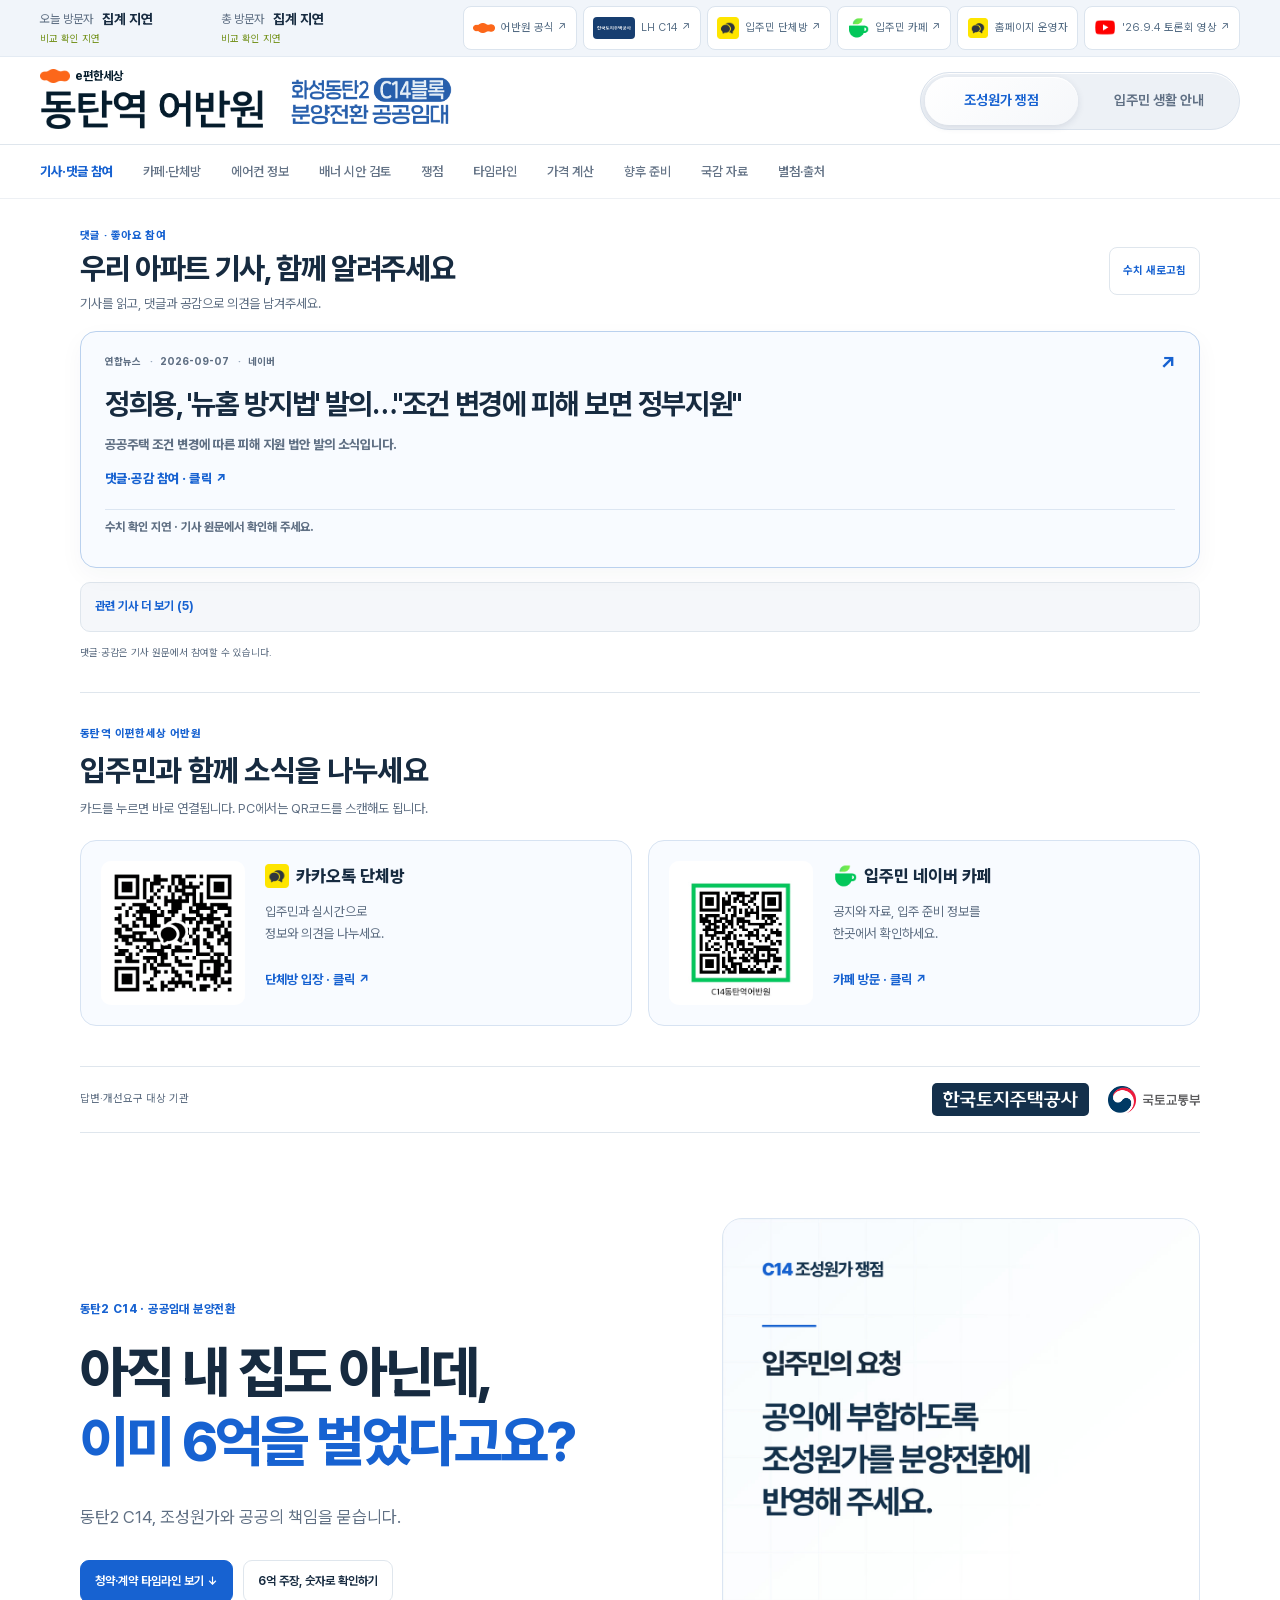
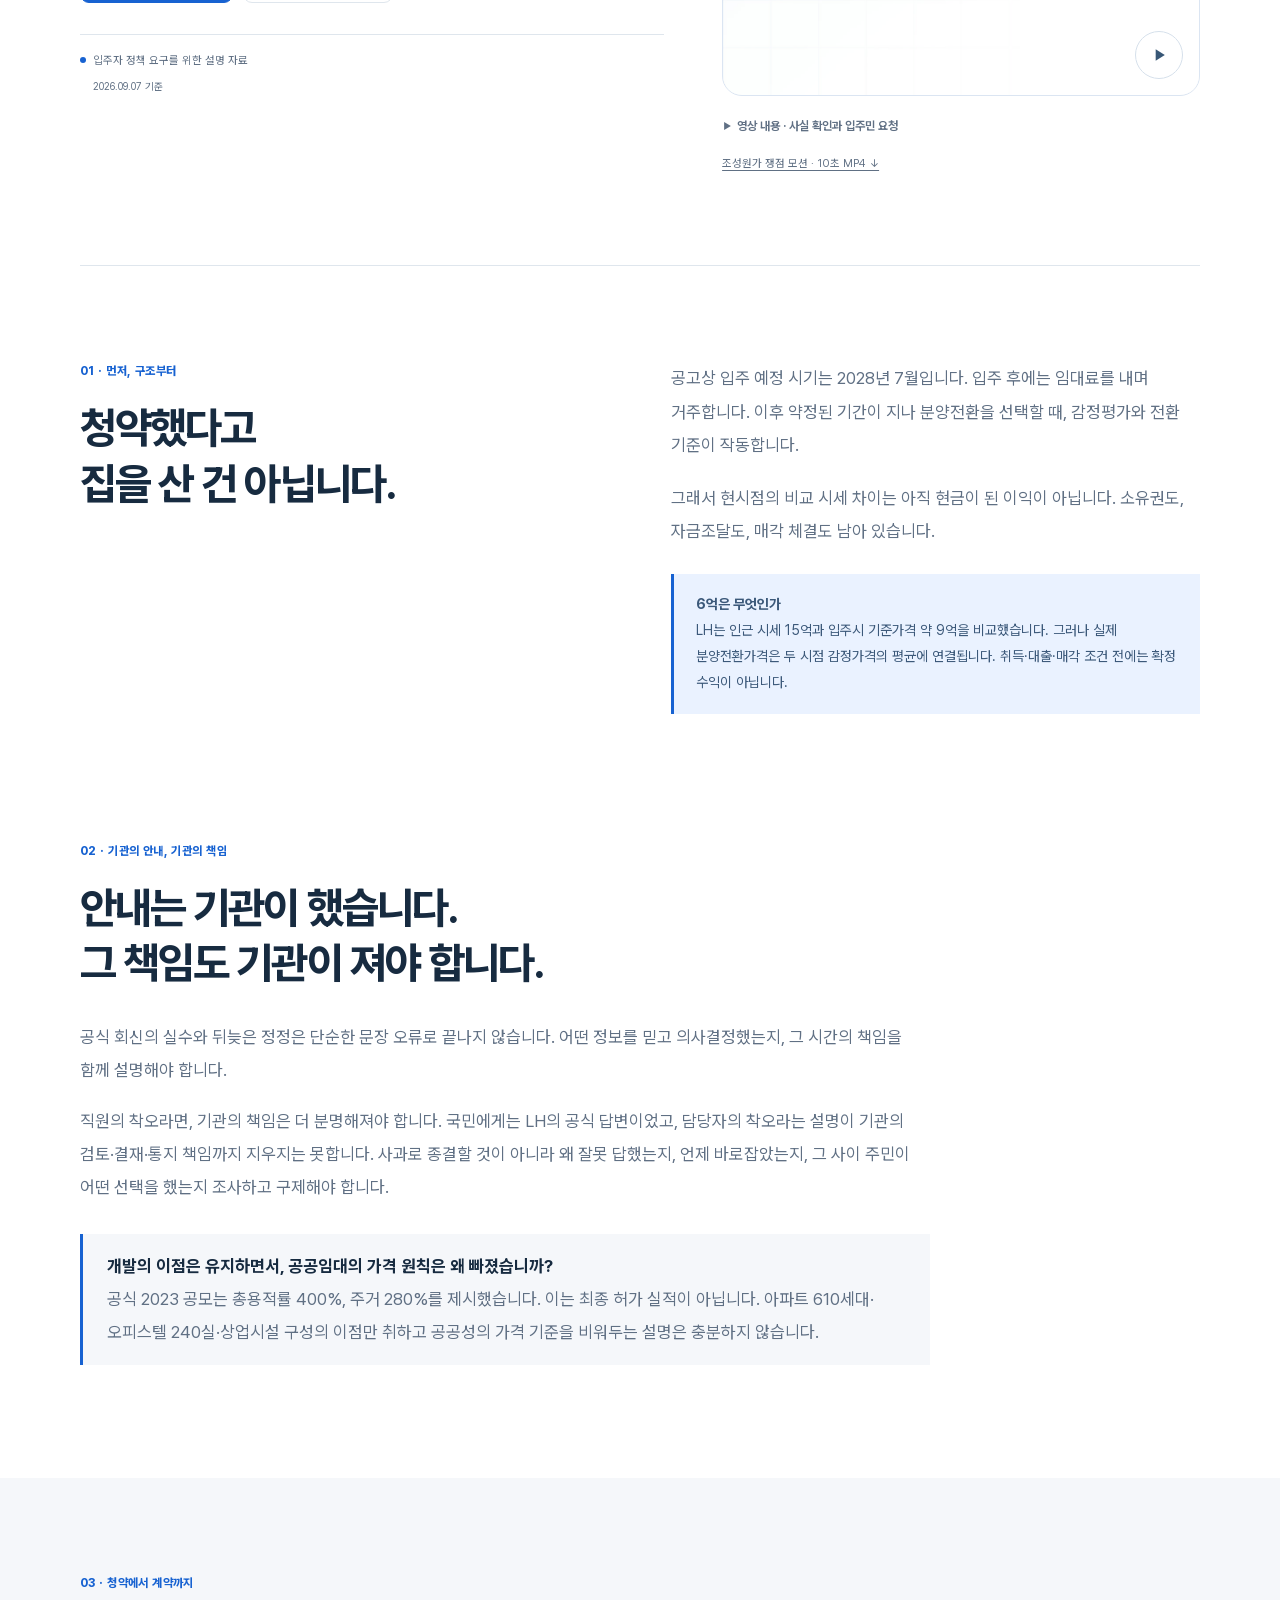
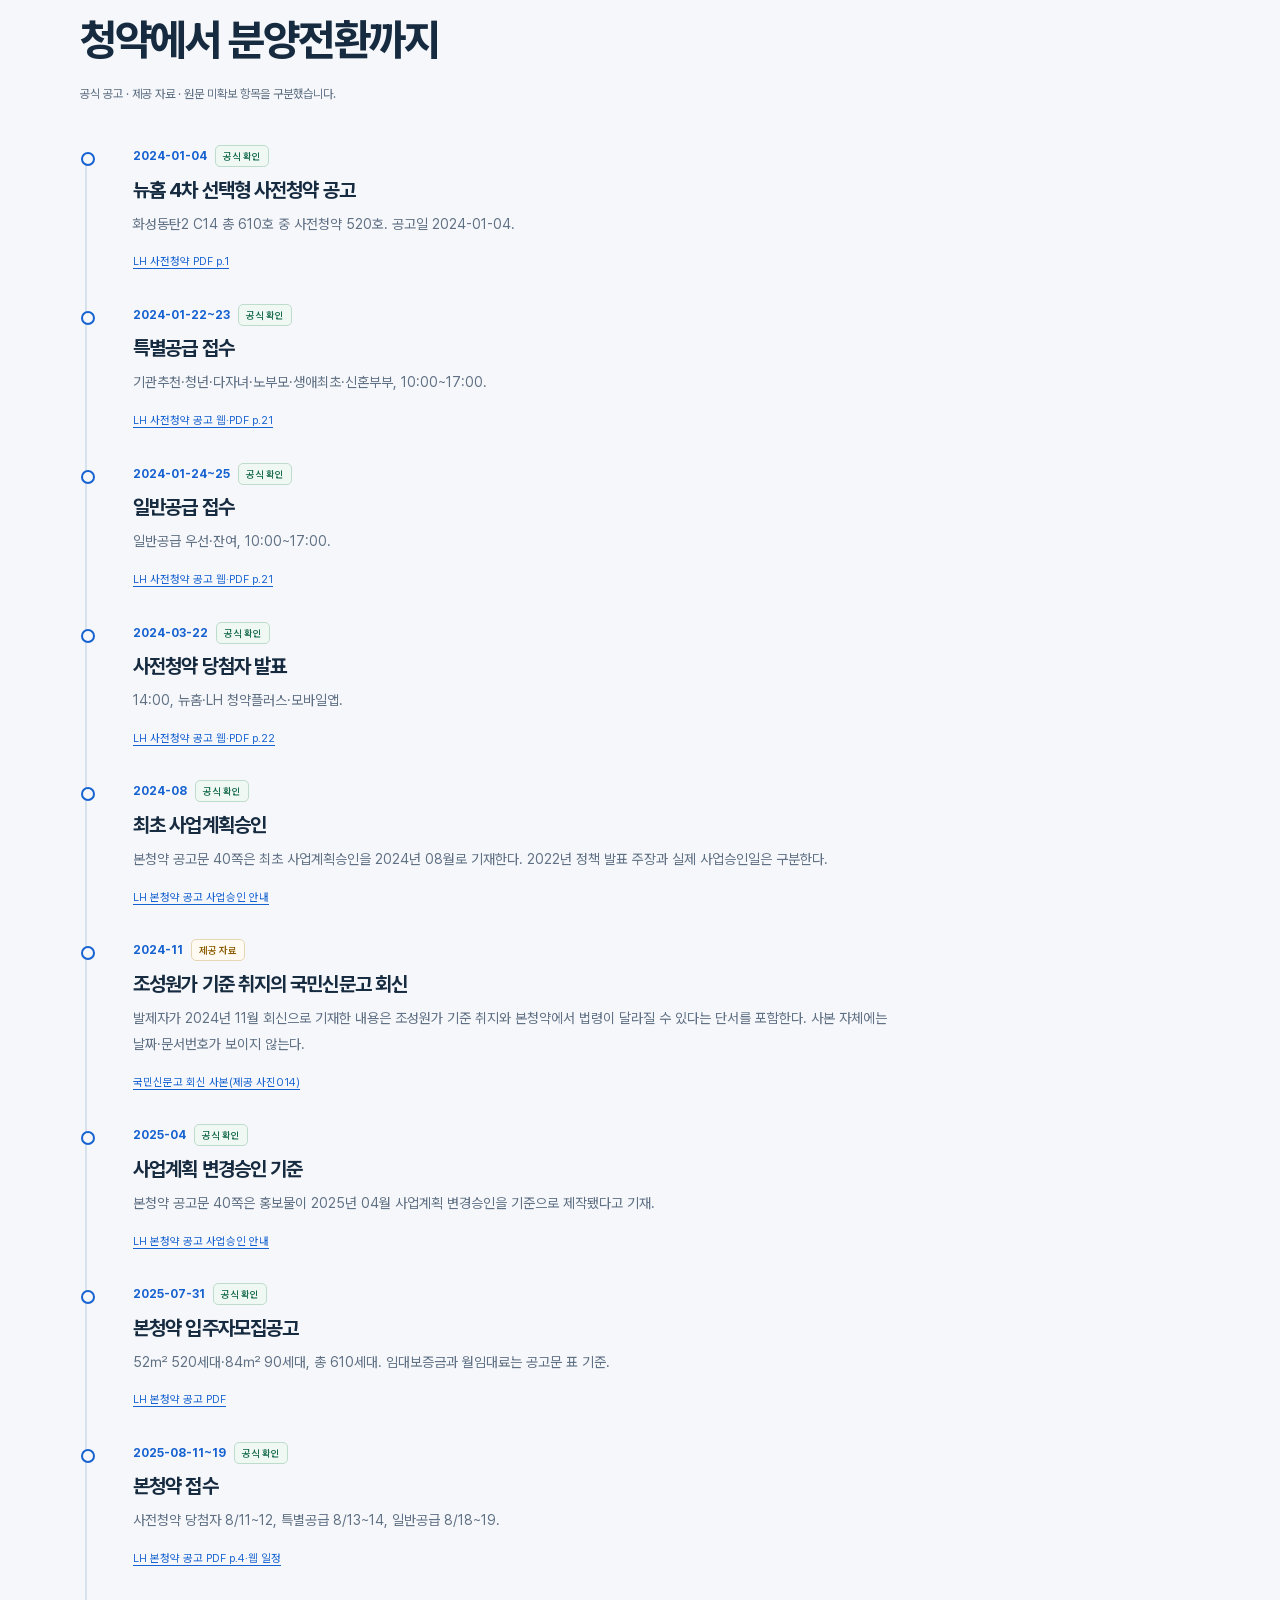
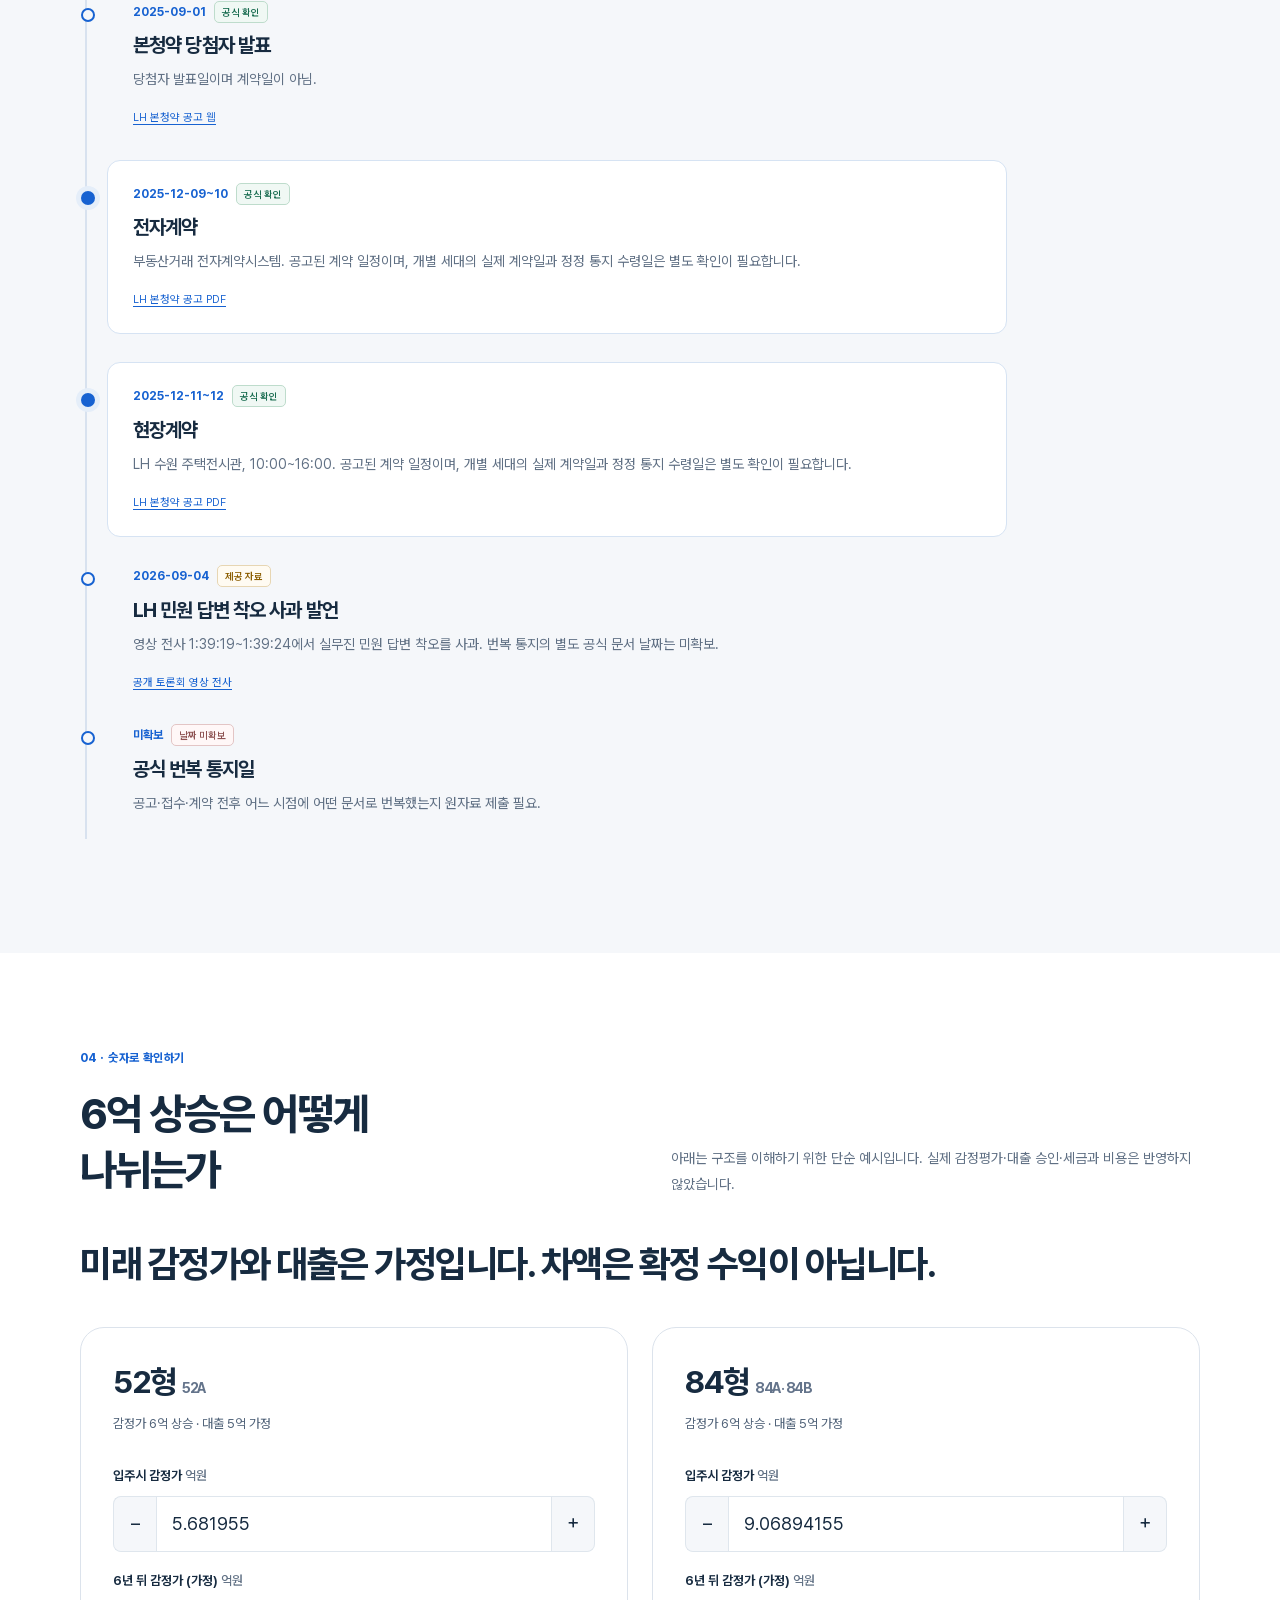
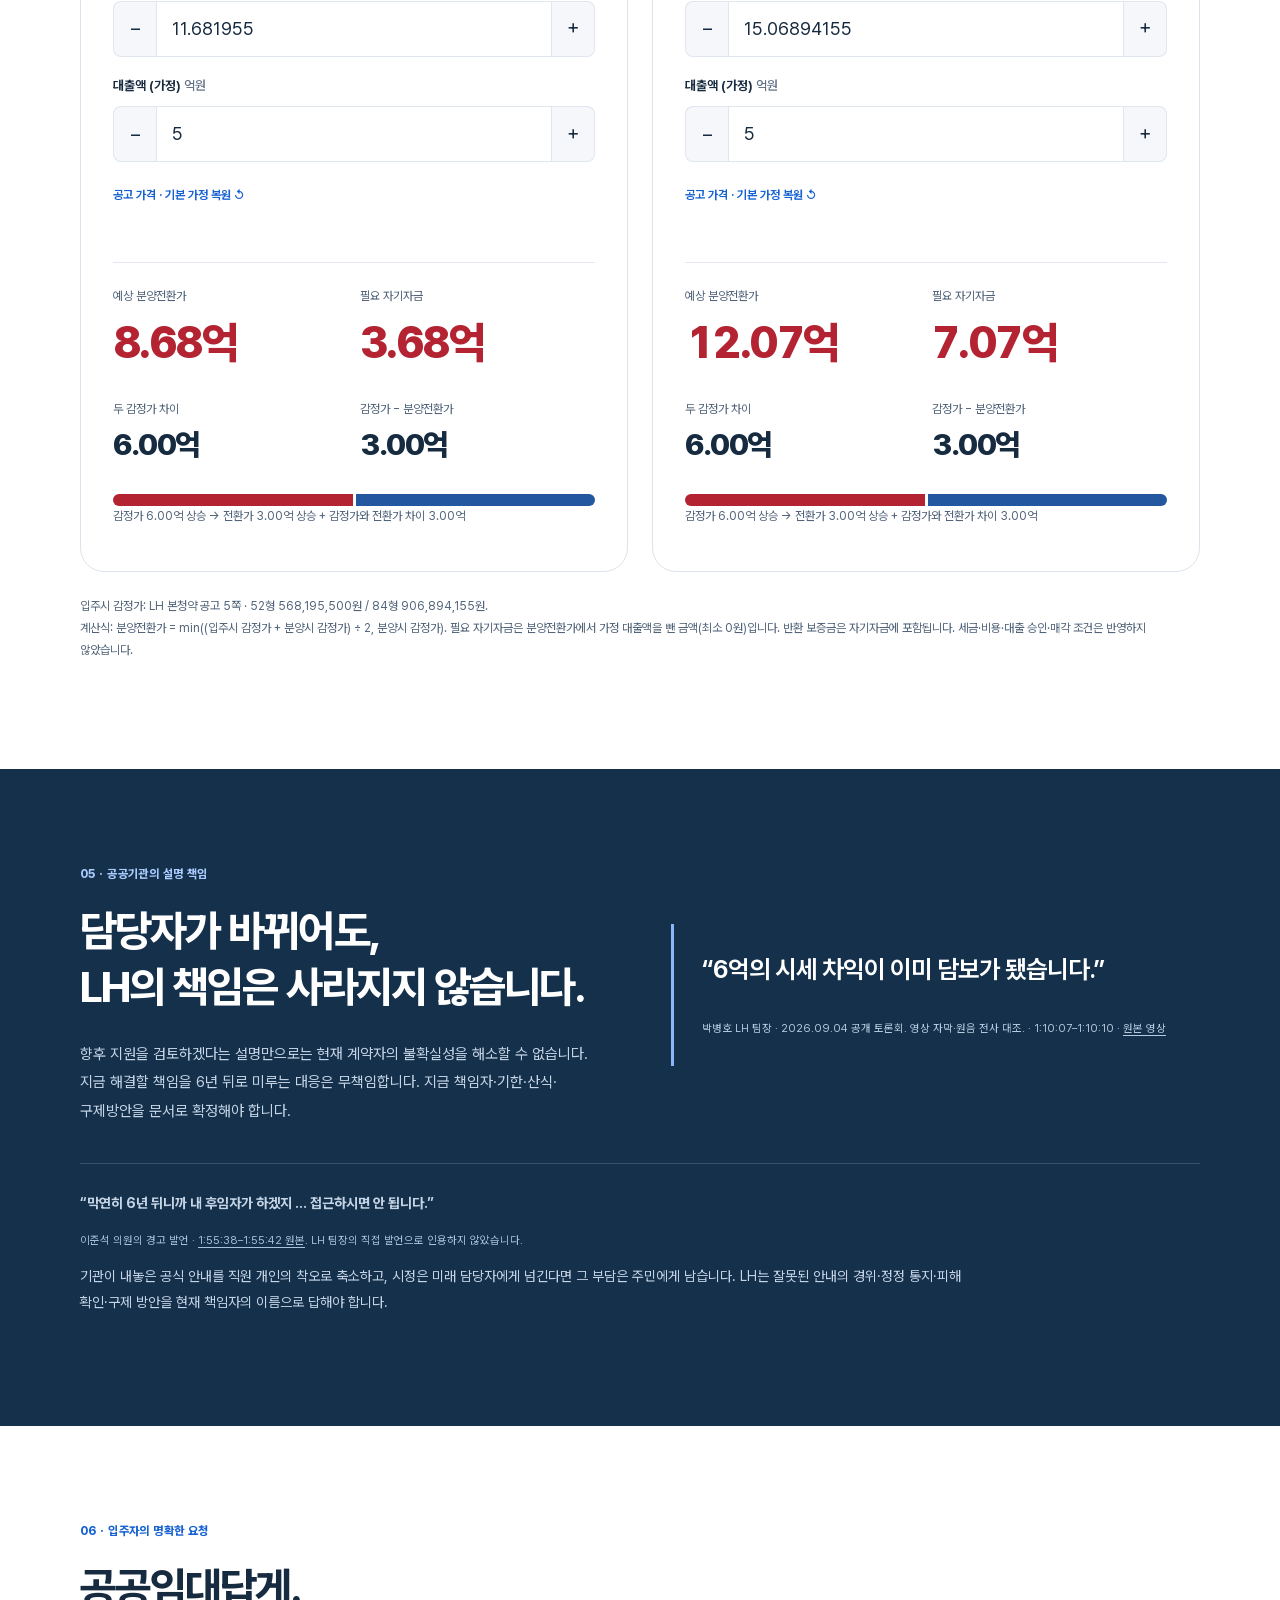
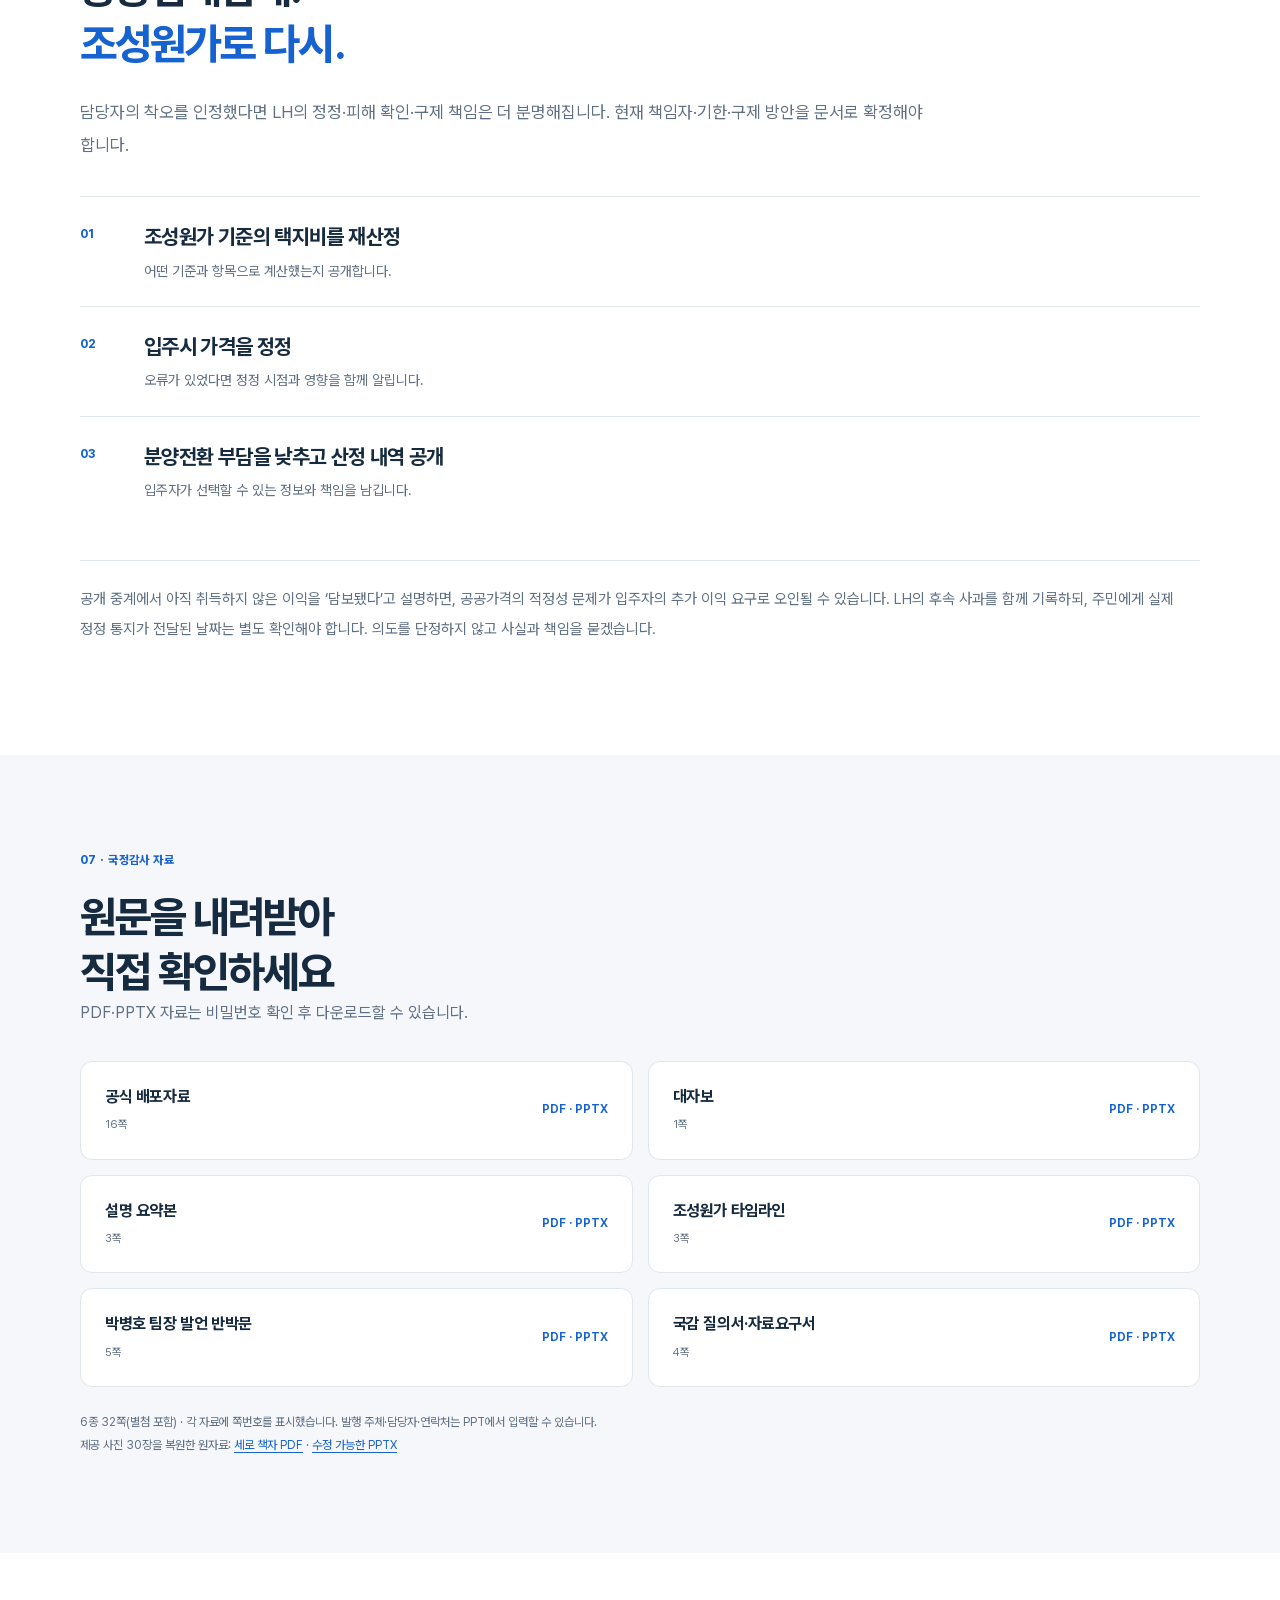
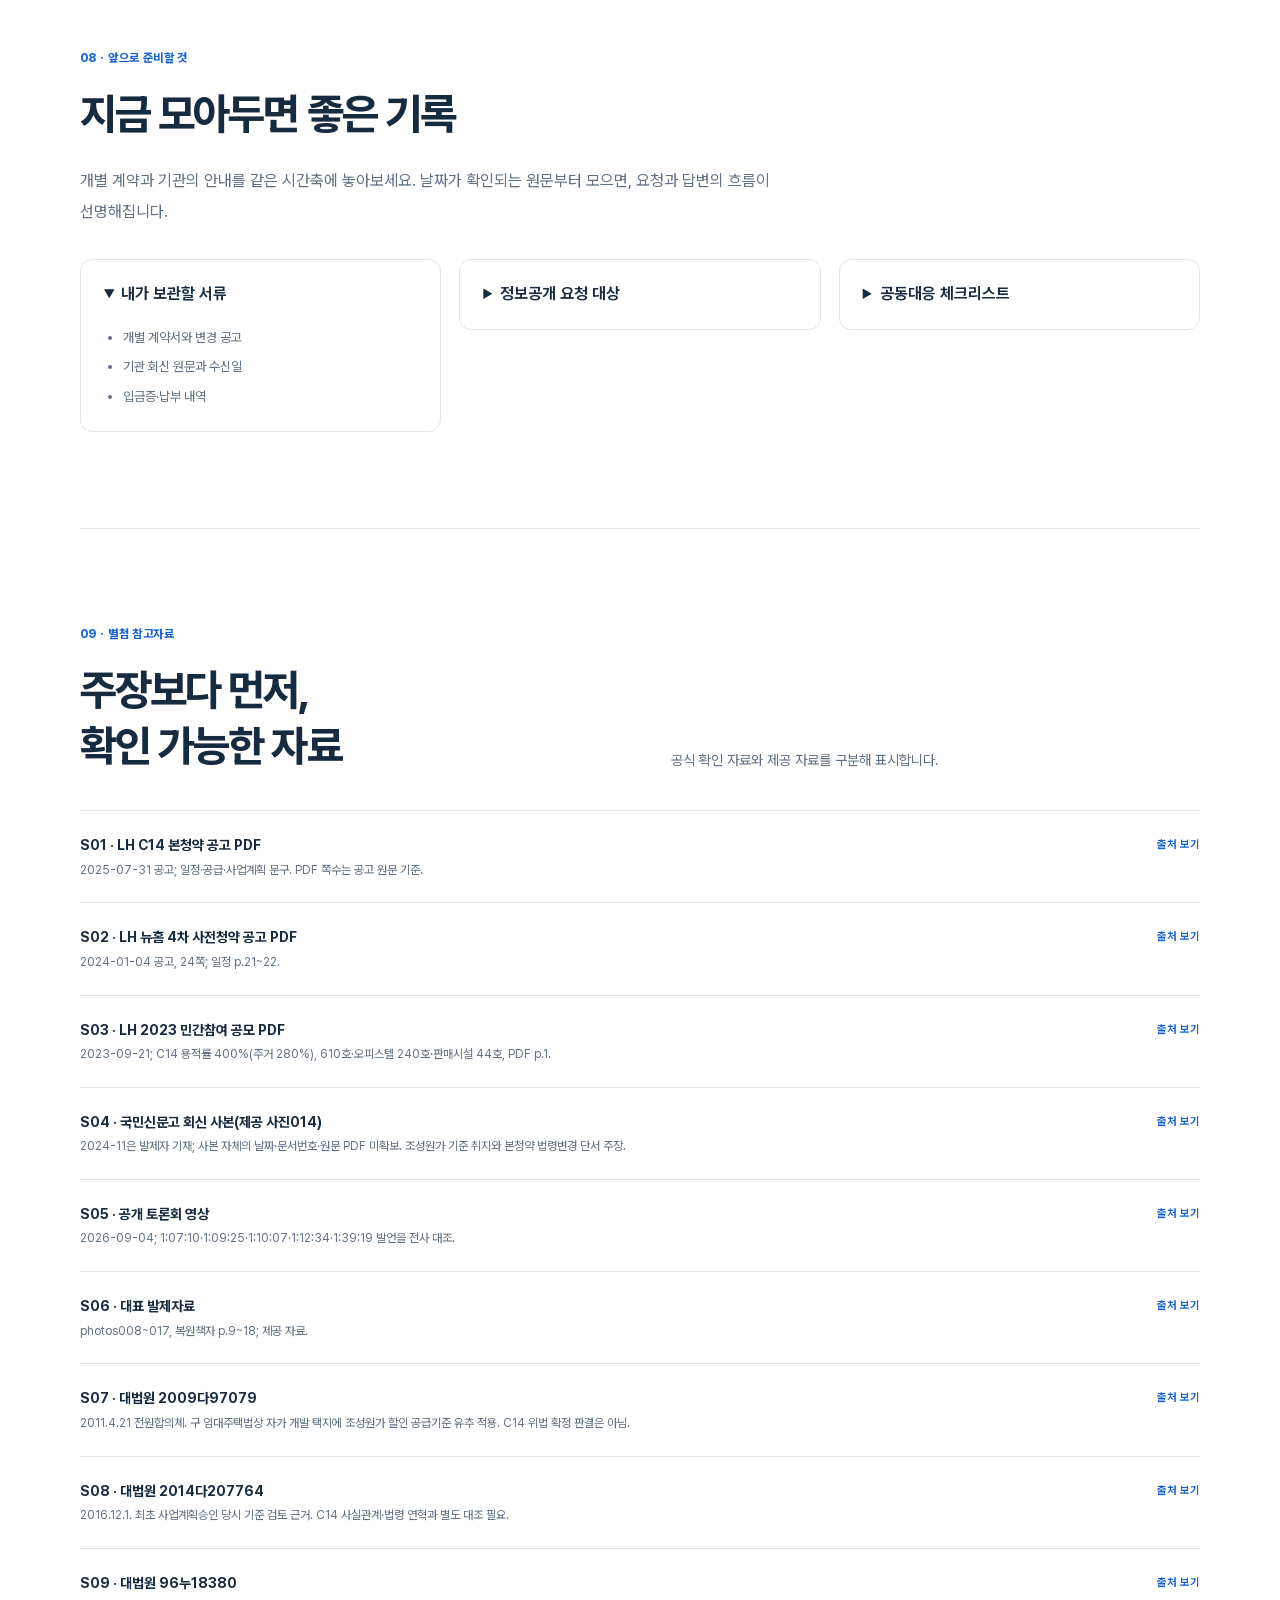
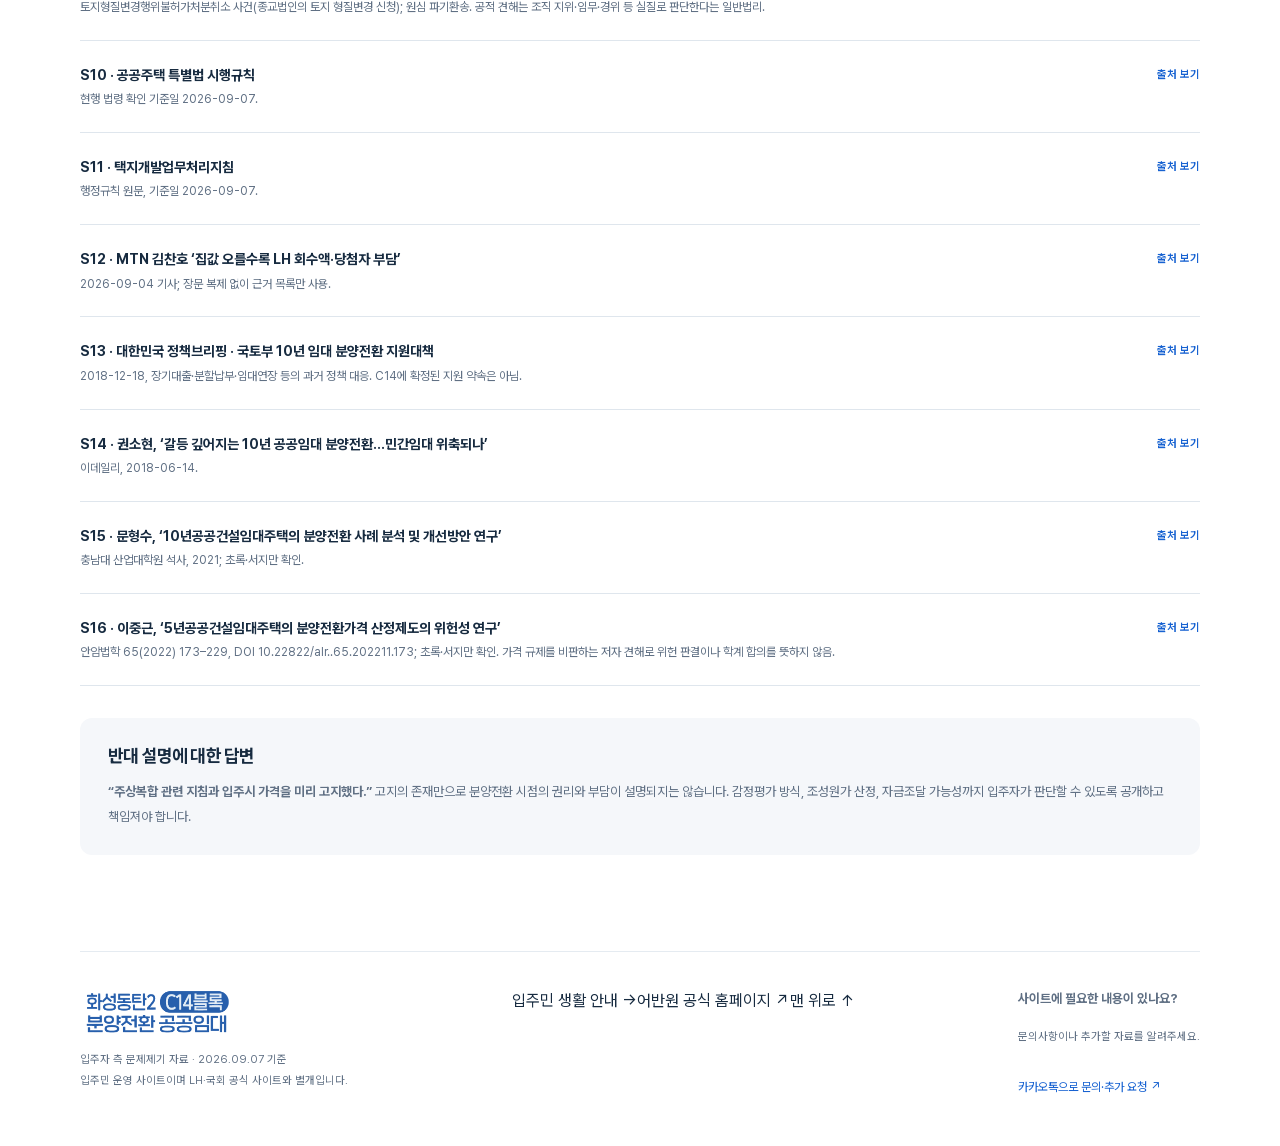
==== commit 03978a3f: "Put Urban One first and link both header logos to homepage top" ====
--- a/index.html
+++ b/index.html
@@ -15,13 +15,13 @@
   <link rel="stylesheet" href="audit.css?v=guide-2">
   <script type="module" src="entry-route.mjs"></script>
   <link rel="stylesheet" href="hero-motion.css?v=20260908-upgrade">
-  <link rel="stylesheet" href="article-actions.css?v=20260908-urbanone">
+  <link rel="stylesheet" href="article-actions.css?v=20260908-logo-order">
 </head>
-<body class="policy-page">
+<body class="policy-page" id="site-top">
   <a class="skip-link" href="#top">본문 바로가기</a>
   <div class="reading-progress" aria-hidden="true"><span></span></div>
   <div class="community-bar"><div class="wrap"><div class="visitor-stats" aria-label="사이트 방문자 수" aria-live="polite"><span>오늘 방문자 <b data-stat="today">—</b><small data-stat-delta="today" aria-label="오늘 방문자 변동"></small></span><span>총 방문자 <b data-stat="total">—</b><small data-stat-delta="total" aria-label="총 방문자 변동"></small></span></div><div class="community-contacts compact-contacts"><a class="community-contact utility-link" href="https://www.elife.co.kr/Posm_list01.action?commonMap.CD_BIZ_LND=230160" target="_blank" rel="noopener noreferrer"><img src="assets/elife-logo.png" alt=""><span>어반원 공식 ↗</span></a><a class="community-contact utility-link" href="https://www.lhdt2-c14.co.kr/" target="_blank" rel="noopener noreferrer"><img class="utility-lh" src="assets/lh-footer-logo.svg" alt="LH"><span>LH C14 ↗</span></a><a class="community-contact utility-link" href="https://open.kakao.com/o/gxiyKH5h" target="_blank" rel="noopener noreferrer"><img src="assets/kakao-openchat.png" alt="카카오톡"><span>입주민 단체방 ↗</span></a><a class="community-contact utility-link" href="https://m.site.naver.com/2gcKG" target="_blank" rel="noopener noreferrer"><img src="assets/naver-cafe.ico" alt="네이버"><span>입주민 카페 ↗</span></a><a class="community-contact kakao-contact" href="https://open.kakao.com/o/s3EgWwLi" target="_blank" rel="noopener noreferrer" aria-label="홈페이지 운영자에게 카카오톡으로 연락하기 (새 창)"><span class="contact-icon"><img src="assets/kakao-openchat.png" alt=""></span><span>홈페이지 운영자</span></a><a class="community-contact" href="https://www.youtube.com/watch?v=ZBfcnx8diAg" target="_blank" rel="noopener noreferrer" aria-label="공개 토론회 영상에서 의견 나누기 (새 창)"><span class="contact-icon" aria-hidden="true"><span class="youtube-icon"></span></span><span>'26.9.4 토론회 영상 ↗</span></a></div></div></div>
-  <header class="site-header shared-header"><a class="brand" href="index.html"><span class="brand-wordmark"><img src="assets/c14-logo.png" width="180" height="53" alt="화성동탄2 C14블록 분양전환 공공임대"></span></a><div class="elife-brand"><div class="elife-brand-label"><img src="assets/elife-logo.png" width="30" height="14" alt=""><span>e편한세상</span></div><img class="urbanone-wordmark" src="assets/urbanone-wordmark.png" width="225" height="50" alt="동탄역 어반원"></div><nav class="area-nav" aria-label="사이트 영역"><a href="index.html" aria-current="page">조성원가 쟁점</a><a href="residents.html">입주민 생활 안내</a></nav></header><nav class="site-subnav" aria-label="조성원가 쟁점 목차"><div class="wrap"><a href="#article-actions">기사·댓글 참여</a><a href="#resident-community">카페·단체방</a><a href="aircon.html">에어컨 정보</a><a href="design-review.html">배너 시안 검토</a><a href="#issue">쟁점</a><a href="#timeline">타임라인</a><a href="#calculator">가격 계산</a><a href="#future-prep">향후 준비</a><a href="#downloads">국감 자료</a><a href="#sources">별첨·출처</a></div></nav>
+  <header class="site-header shared-header"><a class="elife-brand" href="index.html#site-top" aria-label="동탄역 어반원 · 메인페이지 맨 위로"><div class="elife-brand-label"><img src="assets/elife-logo.png" width="30" height="14" alt=""><span>e편한세상</span></div><img class="urbanone-wordmark" src="assets/urbanone-wordmark.png" width="225" height="50" alt="동탄역 어반원"></a><a class="brand" href="index.html#site-top" aria-label="C14 · 메인페이지 맨 위로"><span class="brand-wordmark"><img src="assets/c14-logo.png" width="180" height="53" alt="화성동탄2 C14블록 분양전환 공공임대"></span></a><nav class="area-nav" aria-label="사이트 영역"><a href="index.html" aria-current="page">조성원가 쟁점</a><a href="residents.html">입주민 생활 안내</a></nav></header><nav class="site-subnav" aria-label="조성원가 쟁점 목차"><div class="wrap"><a href="#article-actions">기사·댓글 참여</a><a href="#resident-community">카페·단체방</a><a href="aircon.html">에어컨 정보</a><a href="design-review.html">배너 시안 검토</a><a href="#issue">쟁점</a><a href="#timeline">타임라인</a><a href="#calculator">가격 계산</a><a href="#future-prep">향후 준비</a><a href="#downloads">국감 자료</a><a href="#sources">별첨·출처</a></div></nav>
 
 
   <main id="top">
--- a/article-actions.css
+++ b/article-actions.css
@@ -68,6 +68,7 @@
 .community-bar:has(.compact-contacts) [data-stat-delta]{grid-column:1/-1;margin:0;min-width:0;overflow:hidden;text-overflow:ellipsis;line-height:16px}
 .shared-header{display:grid;grid-template-columns:max-content minmax(0,1fr) 320px;height:88px;min-height:88px;gap:16px}
 .shared-header .elife-brand{flex-direction:column;align-items:flex-start;justify-self:start;gap:0;margin:0}
+.shared-header>.brand{display:flex;align-items:center;justify-self:start;min-height:48px}
 .shared-header .elife-brand-label{display:flex;align-items:center;gap:5px;height:18px;font-size:12px;font-weight:700;line-height:1}
 .shared-header .elife-brand-label img{width:30px;height:14px;object-fit:contain}
 /* 공식 단지명 서체 SDGothicNeobTTF-eSm으로 제작한 3배 해상도 워드마크. */
@@ -76,6 +77,6 @@
 .shared-header .area-nav a{min-width:0;height:48px;padding:0 8px;line-height:1.5}
 .shared-header .brand-wordmark img{display:block;width:180px;height:53px;object-fit:contain}
 @media(max-width:1050px){.community-bar:has(.compact-contacts)>.wrap{width:calc(100% - 56px)}.shared-header{grid-template-columns:max-content minmax(0,1fr) 264px}.shared-header .brand-wordmark img{width:155px;height:46px}}
-@media(max-width:760px){.community-bar:has(.compact-contacts)>.wrap{width:calc(100% - 40px)}.community-bar:has(.compact-contacts) .visitor-stats{width:100%}.shared-header{grid-template-columns:minmax(0,1fr) max-content;grid-template-rows:56px 58px;height:149px;min-height:149px;gap:12px 10px;padding-block:12px 10px}.shared-header .elife-brand{justify-self:end}.shared-header .elife-brand-label{height:16px;font-size:11px}.shared-header .urbanone-wordmark{width:min(180px,calc(100vw - 195px))}.shared-header .area-nav{grid-column:1/-1}.shared-header .brand-wordmark img{width:145px;height:43px}}
+@media(max-width:760px){.community-bar:has(.compact-contacts)>.wrap{width:calc(100% - 40px)}.community-bar:has(.compact-contacts) .visitor-stats{width:100%}.shared-header{grid-template-columns:minmax(0,1fr) max-content;grid-template-rows:56px 58px;height:149px;min-height:149px;gap:12px 10px;padding-block:12px 10px}.shared-header .elife-brand-label{height:16px;font-size:11px}.shared-header .urbanone-wordmark{width:min(180px,calc(100vw - 195px))}.shared-header .area-nav{grid-column:1/-1}.shared-header .brand-wordmark img{width:145px;height:43px}}
 @media(max-width:360px){.community-bar:has(.compact-contacts)>.wrap{width:calc(100% - 32px)}.shared-header .brand-wordmark img{width:125px;height:37px}.shared-header .urbanone-wordmark{width:150px}}
 .compact-contacts .kakao-contact>span:last-child,.compact-contacts .community-contact:last-child>span:last-child{white-space:normal;line-height:1.3}
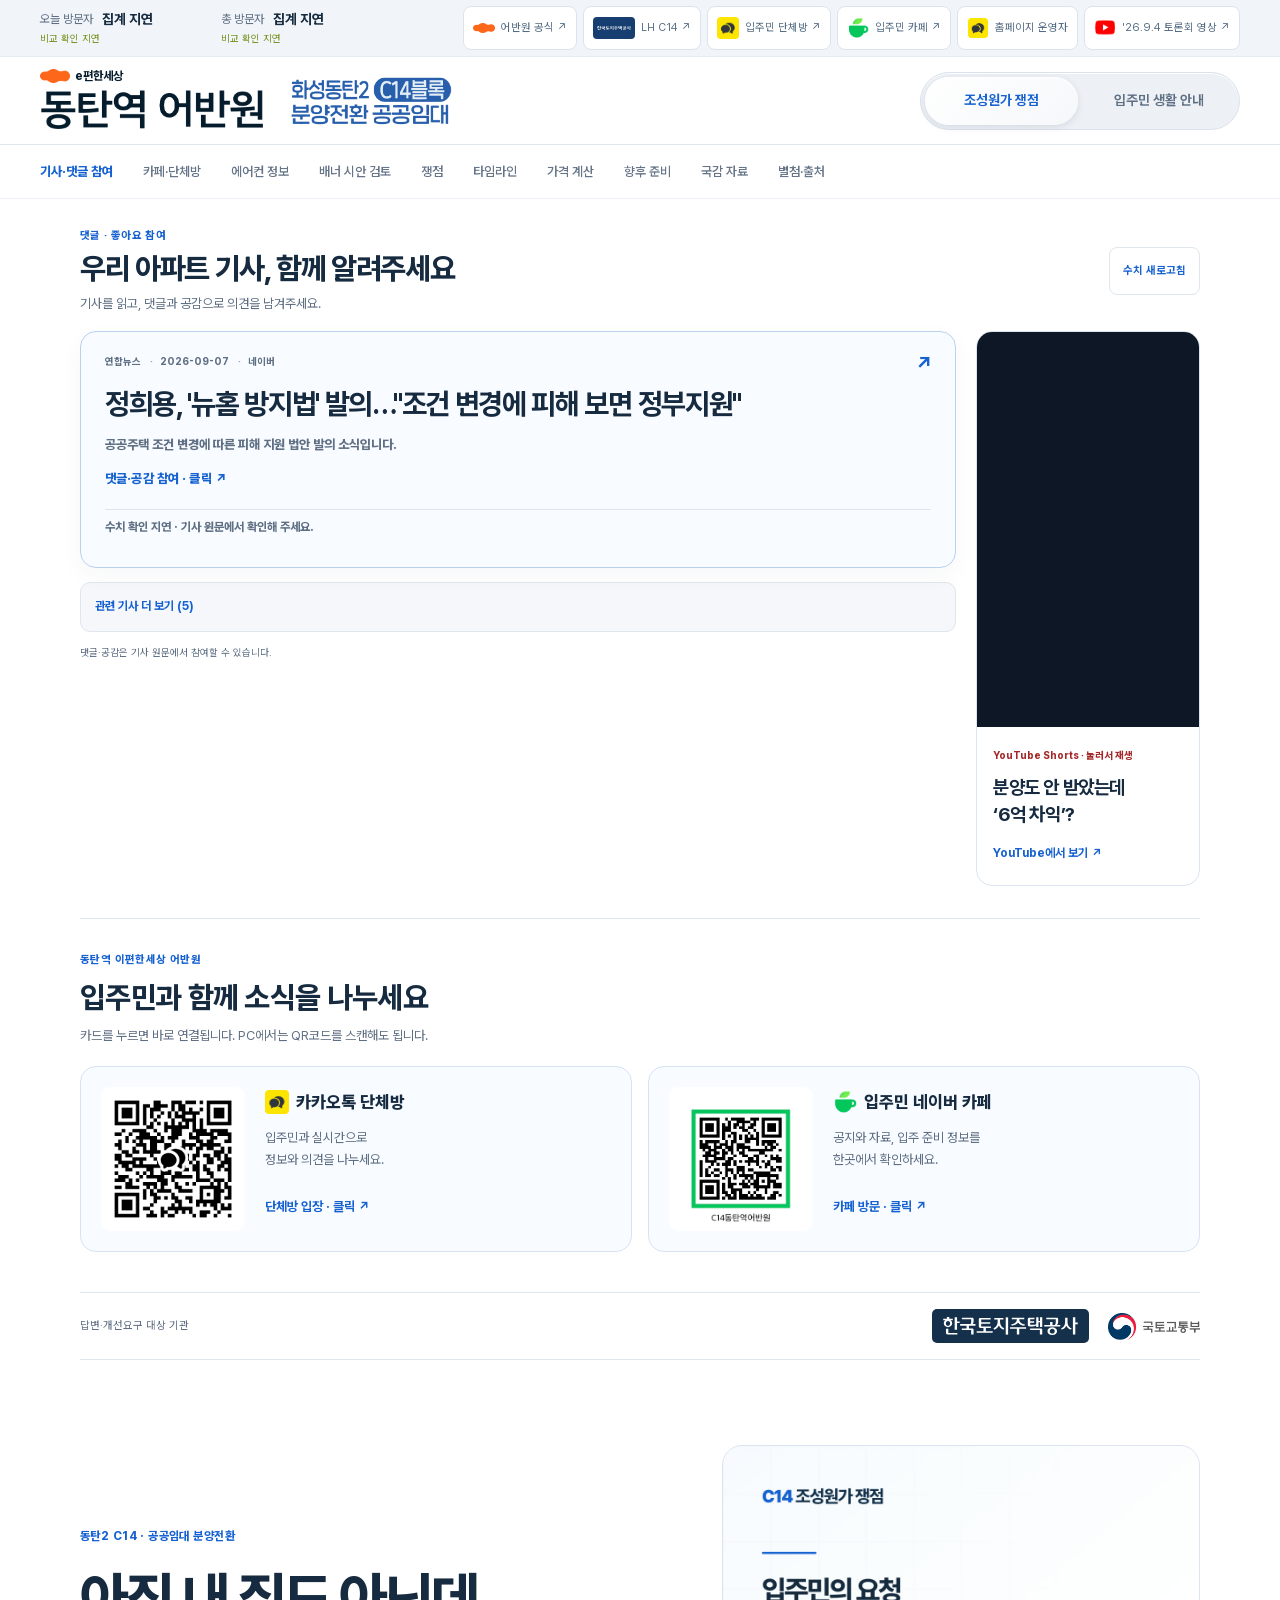
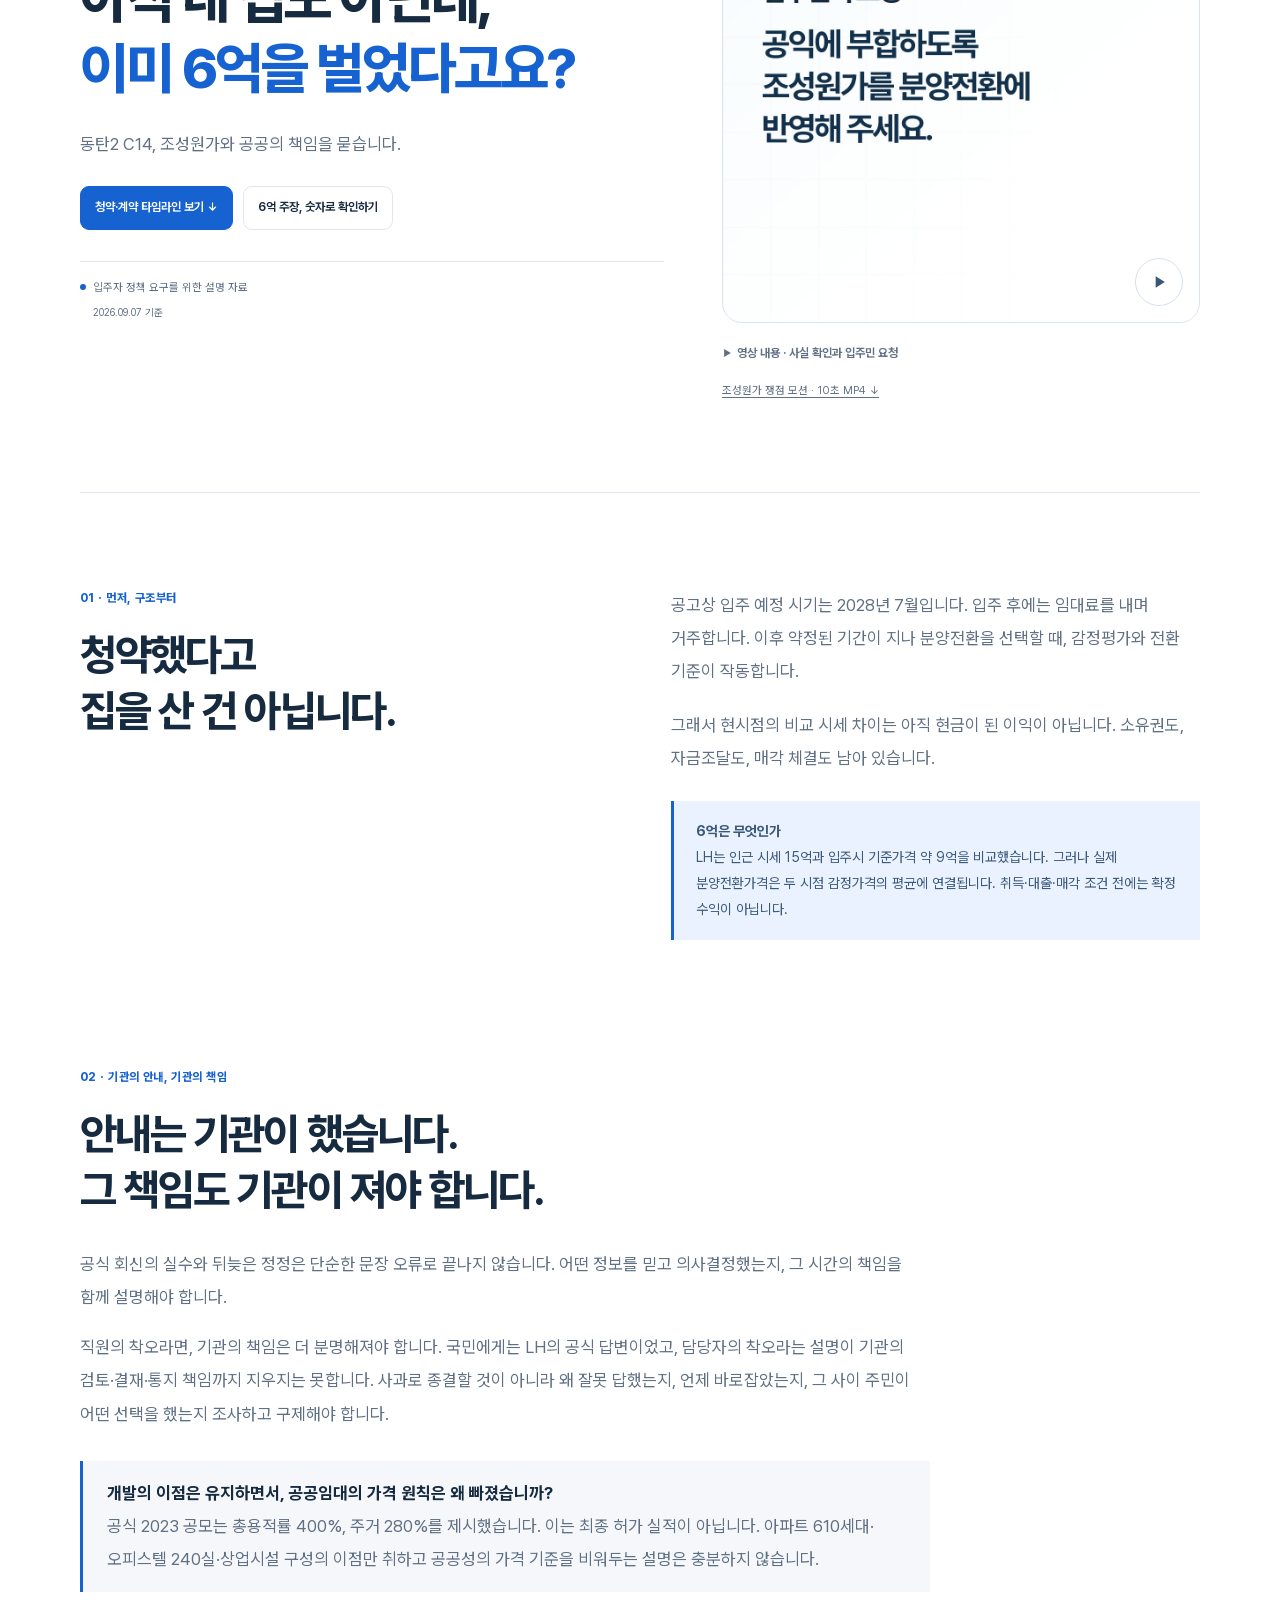
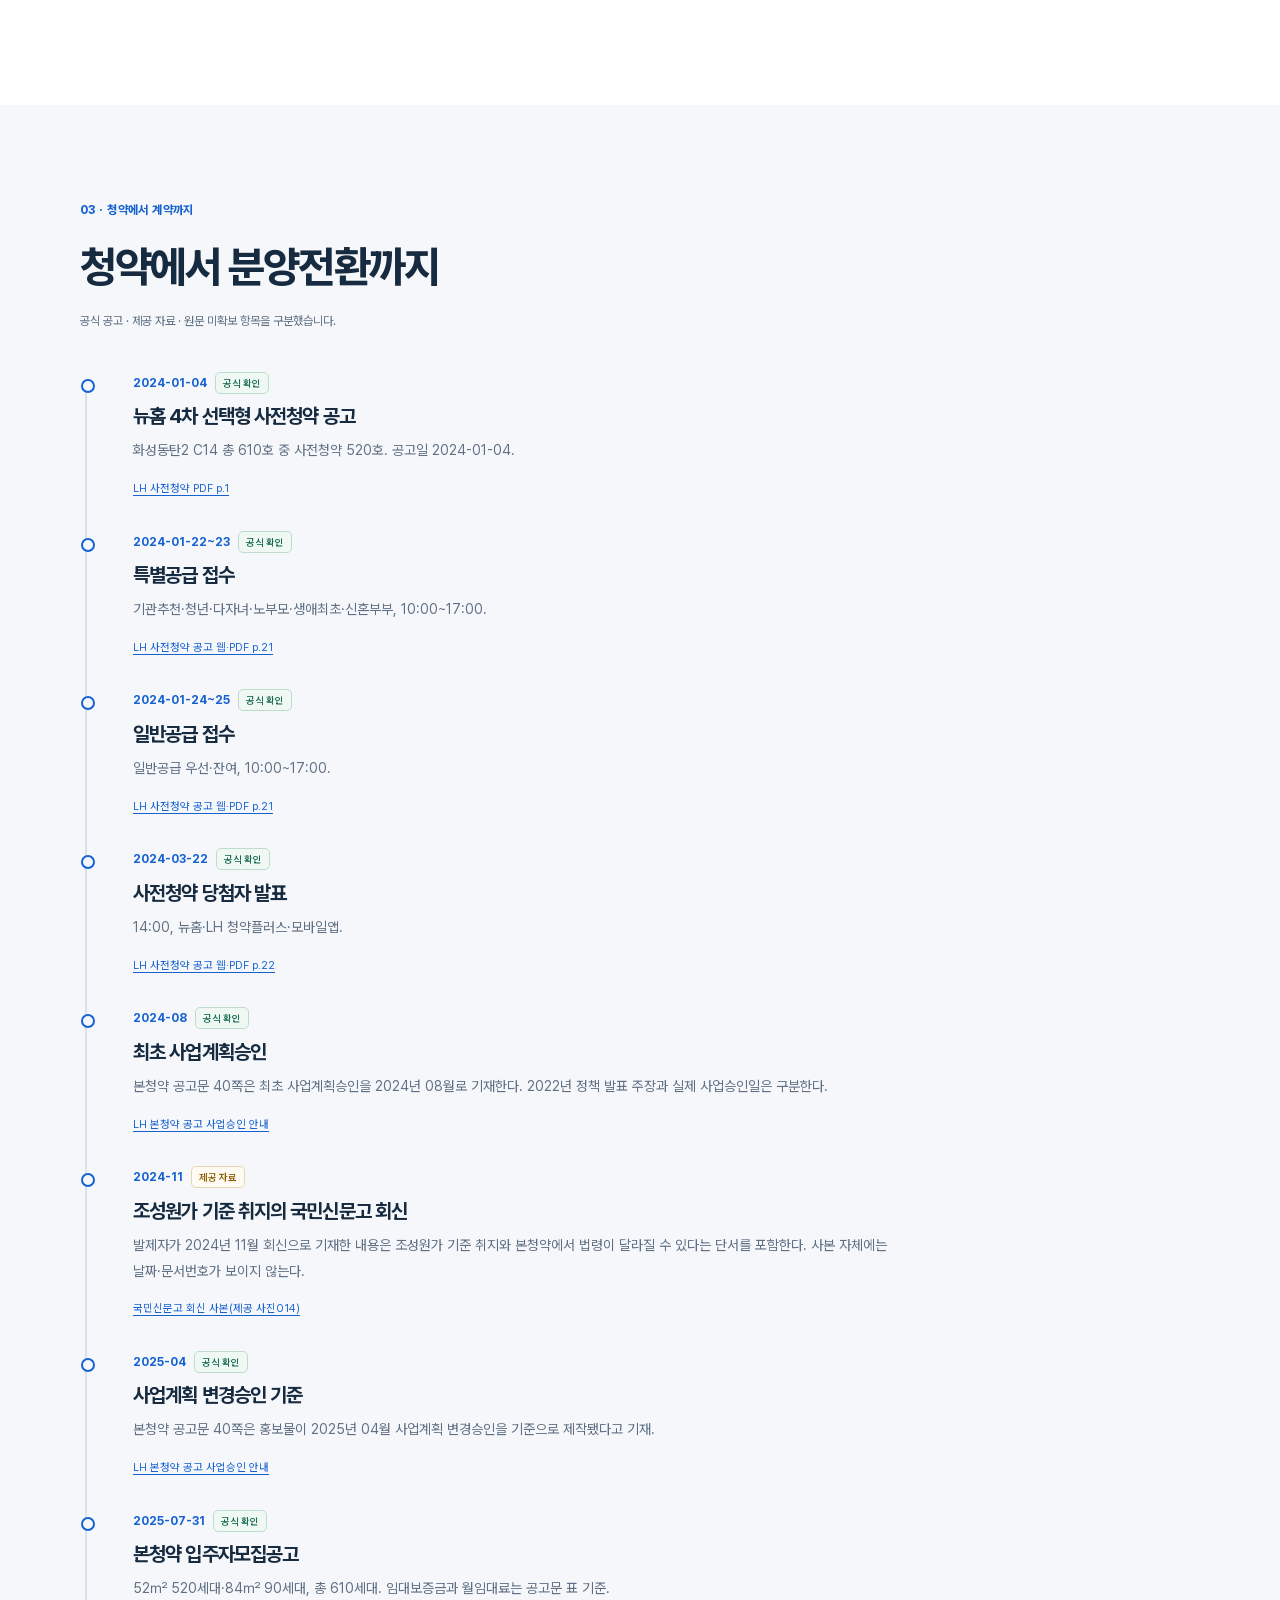
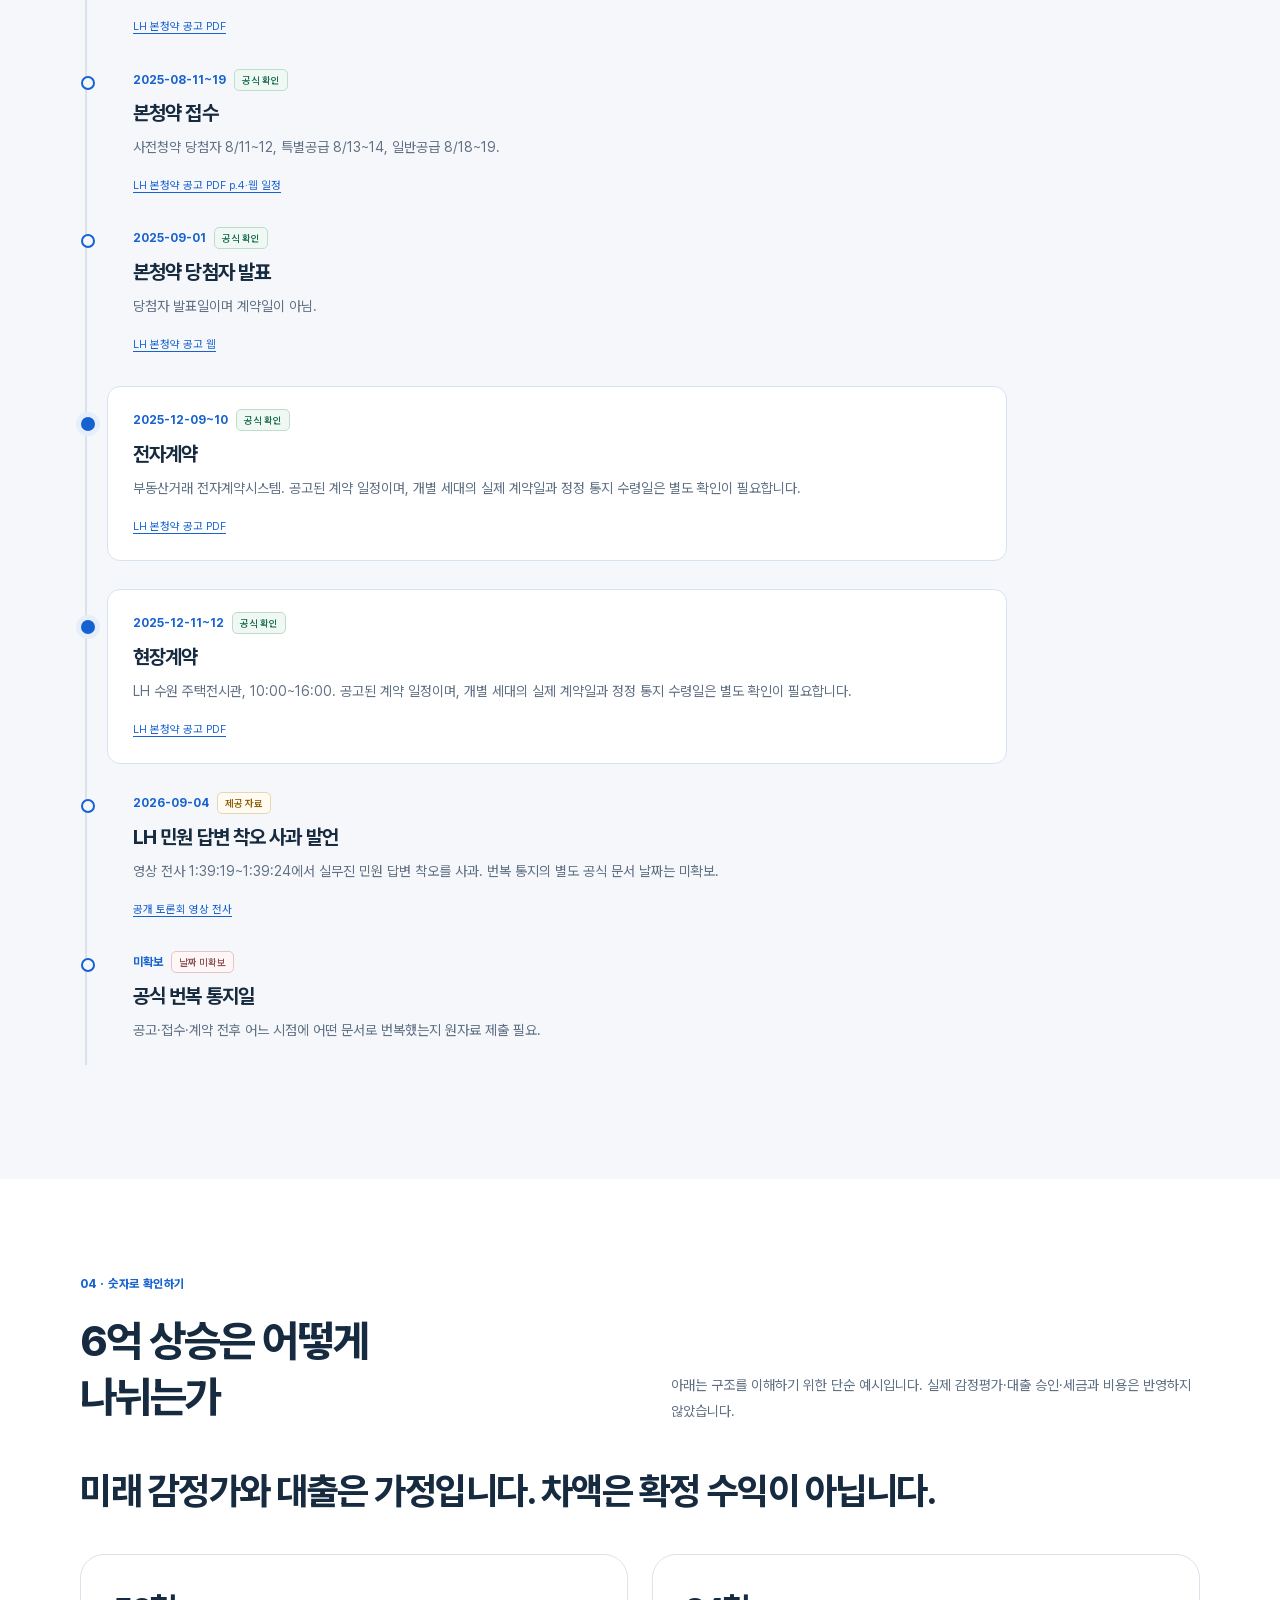
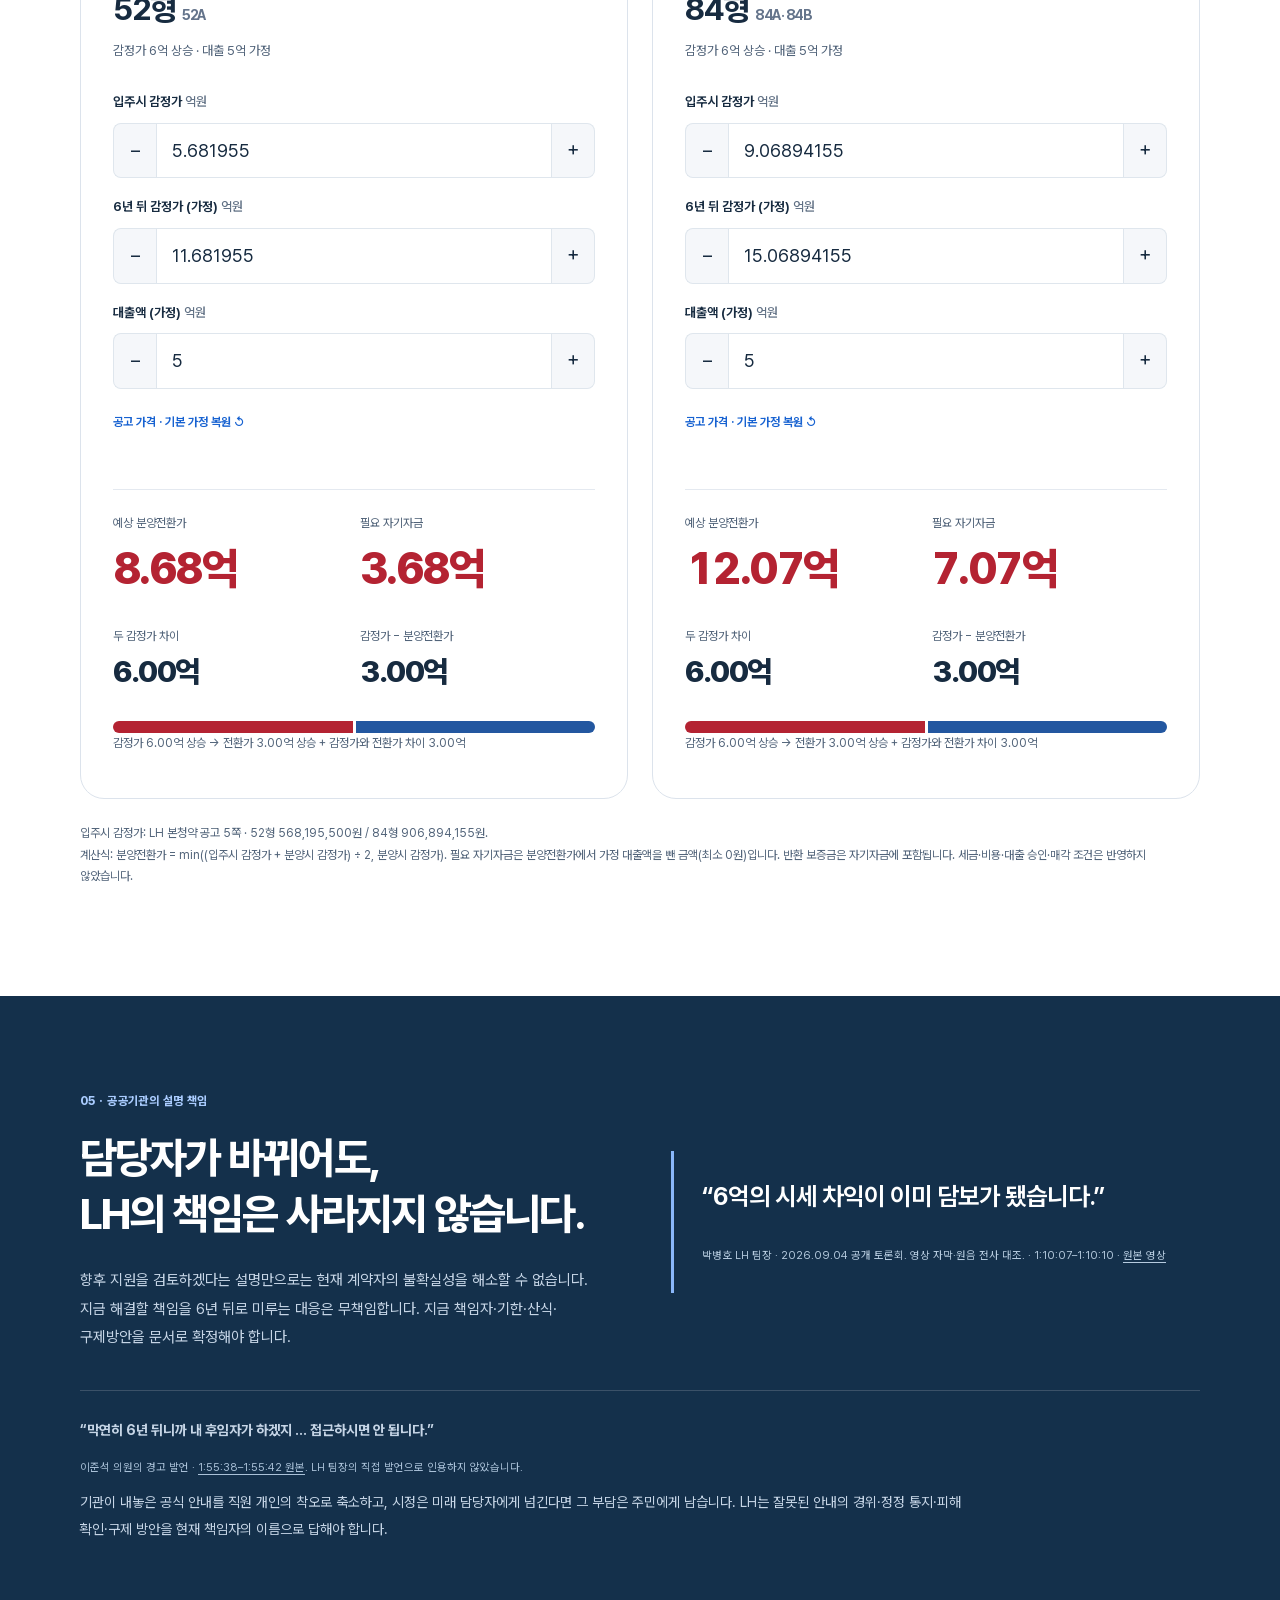
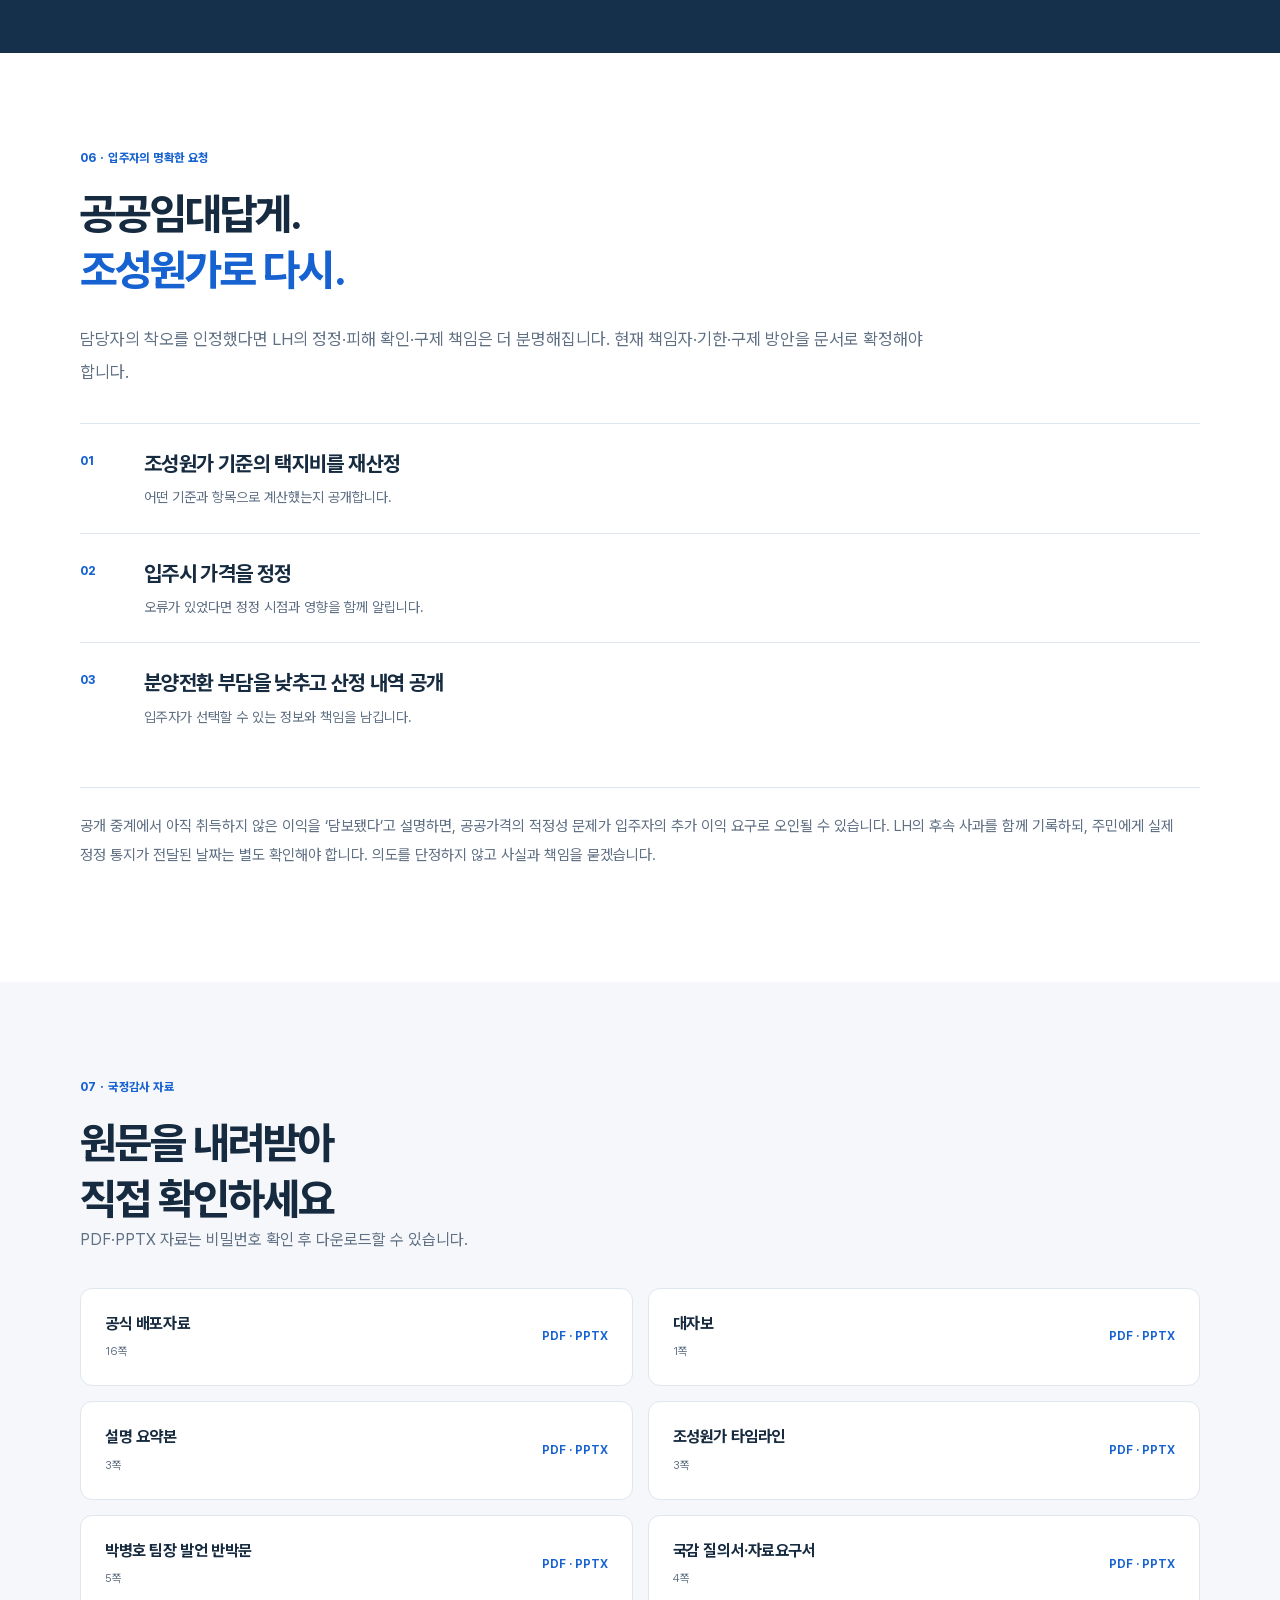
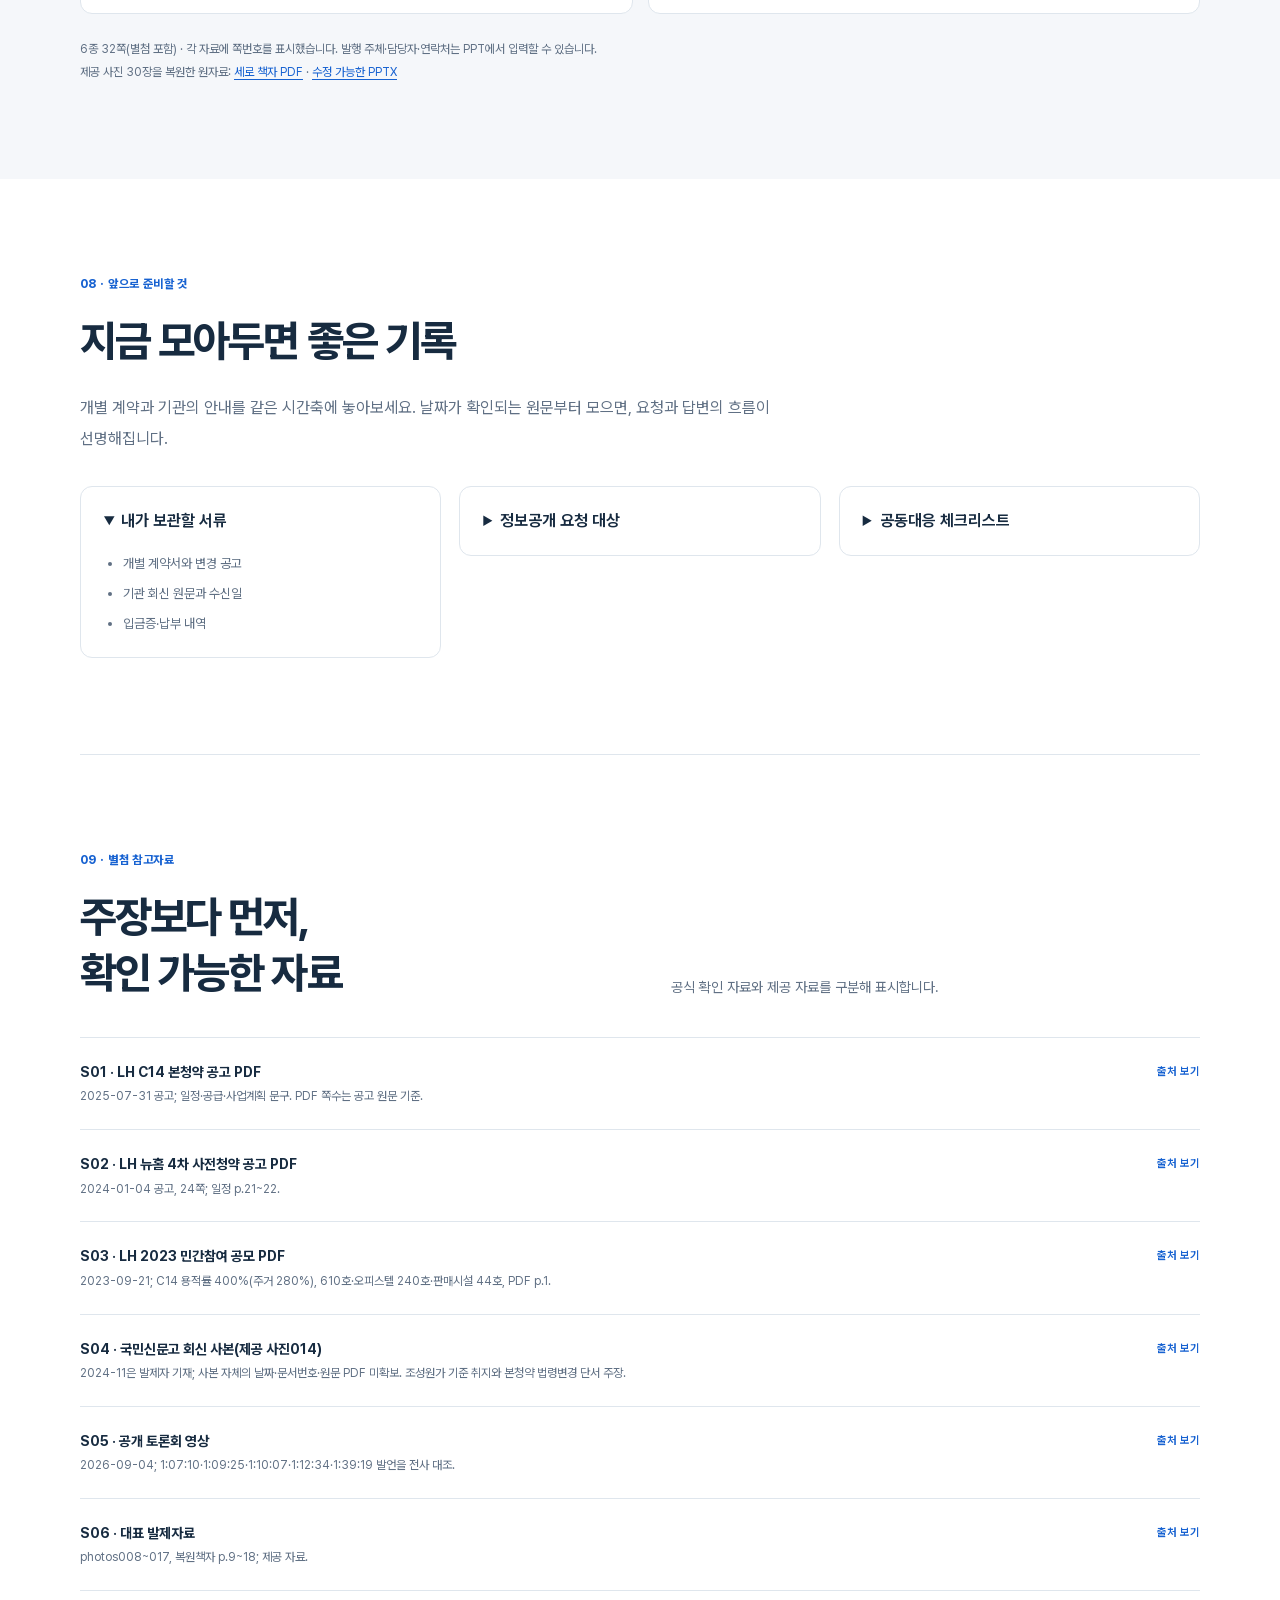
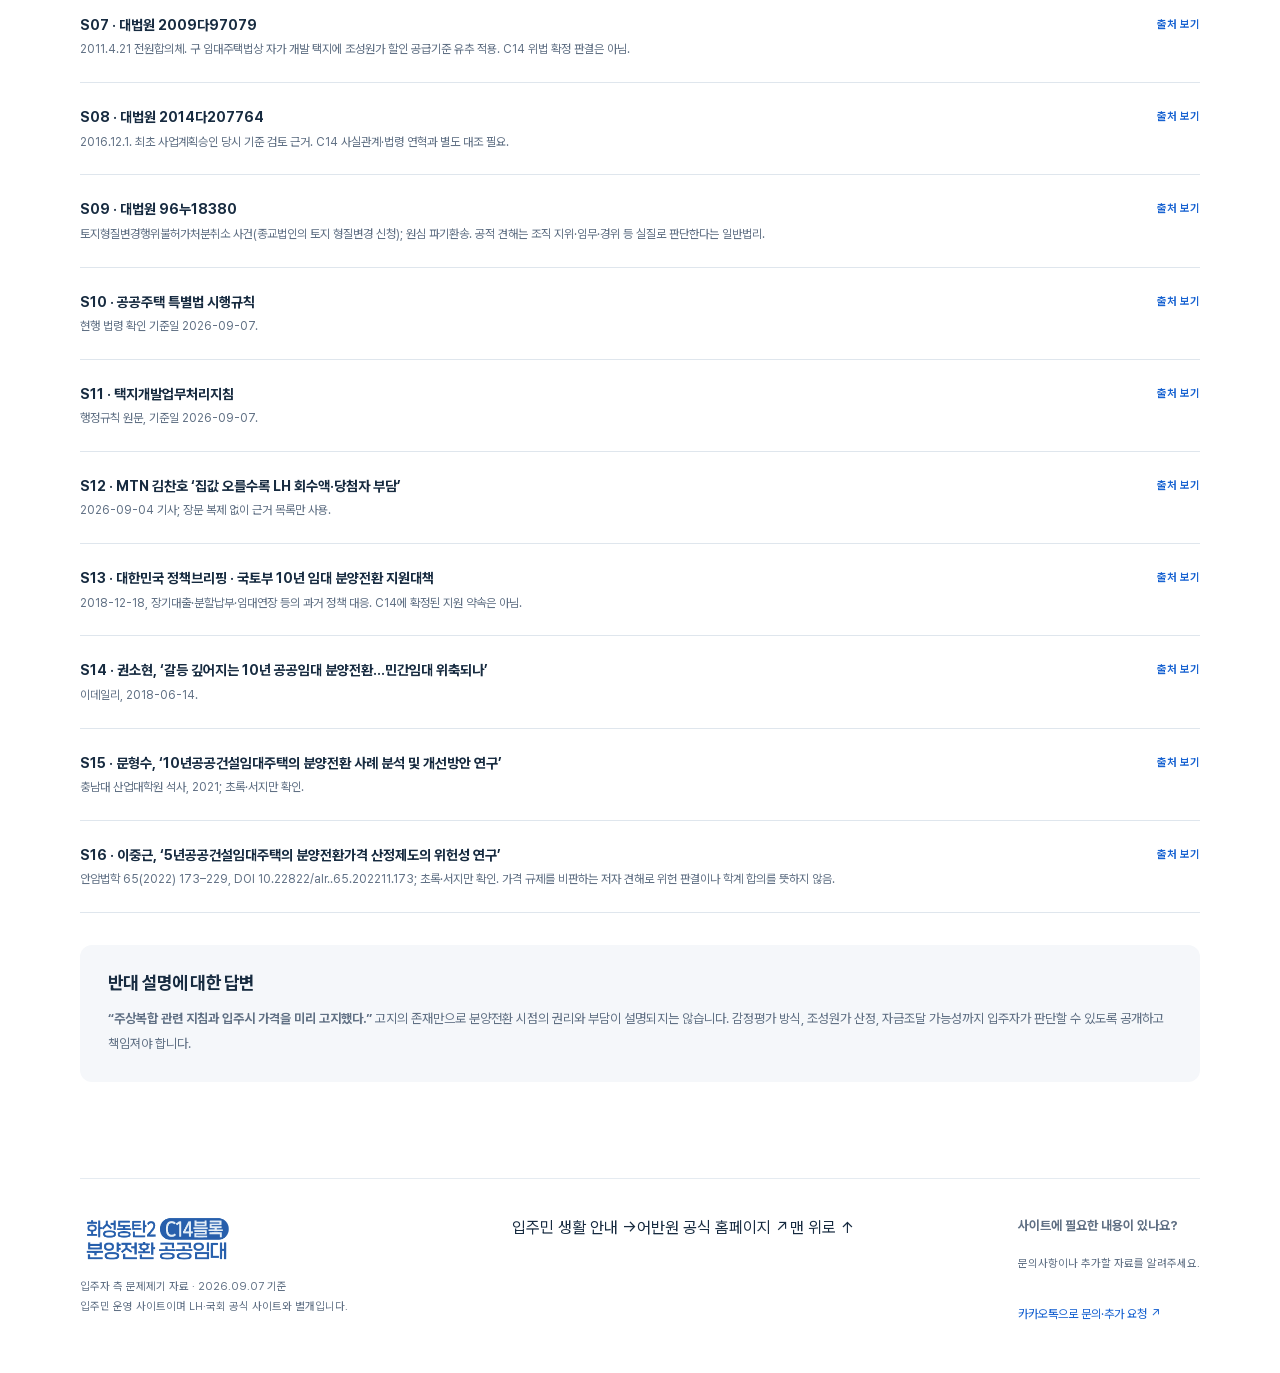
==== commit 212bbc21: "Place playable C14 YouTube Short alongside featured news" ====
--- a/index.html
+++ b/index.html
@@ -15,7 +15,7 @@
   <link rel="stylesheet" href="audit.css?v=guide-2">
   <script type="module" src="entry-route.mjs"></script>
   <link rel="stylesheet" href="hero-motion.css?v=20260908-upgrade">
-  <link rel="stylesheet" href="article-actions.css?v=20260908-logo-order">
+  <link rel="stylesheet" href="article-actions.css?v=20260908-shorts">
 </head>
 <body class="policy-page" id="site-top">
   <a class="skip-link" href="#top">본문 바로가기</a>
@@ -60,7 +60,7 @@
   <script type="module" src="app.js?v=guide-2"></script>
   <script type="module" src="visitors.js?v=org-20260908"></script>
   <script type="module" src="hero-motion.js?v=20260908-upgrade"></script>
-  <script type="module" src="article-actions.mjs?v=20260908-color"></script>
+  <script type="module" src="article-actions.mjs?v=20260908-shorts"></script>
   <script type="module" src="article-counts.mjs?v=20260908-upgrade"></script>
 <script type="module" src="audit-download.mjs"></script><script type="module" src="area-toggle.js?v=2"></script></body>
 </html>
--- a/article-actions.css
+++ b/article-actions.css
@@ -80,3 +80,13 @@
 @media(max-width:760px){.community-bar:has(.compact-contacts)>.wrap{width:calc(100% - 40px)}.community-bar:has(.compact-contacts) .visitor-stats{width:100%}.shared-header{grid-template-columns:minmax(0,1fr) max-content;grid-template-rows:56px 58px;height:149px;min-height:149px;gap:12px 10px;padding-block:12px 10px}.shared-header .elife-brand-label{height:16px;font-size:11px}.shared-header .urbanone-wordmark{width:min(180px,calc(100vw - 195px))}.shared-header .area-nav{grid-column:1/-1}.shared-header .brand-wordmark img{width:145px;height:43px}}
 @media(max-width:360px){.community-bar:has(.compact-contacts)>.wrap{width:calc(100% - 32px)}.shared-header .brand-wordmark img{width:125px;height:37px}.shared-header .urbanone-wordmark{width:150px}}
 .compact-contacts .kakao-contact>span:last-child,.compact-contacts .community-contact:last-child>span:last-child{white-space:normal;line-height:1.3}
+
+/* 관련 쇼츠는 기사와 분리된 유튜브 기본 플레이어로 제공한다. */
+.article-actions-lead{display:grid;grid-template-columns:minmax(0,1fr) 224px;gap:20px;align-items:start}
+.article-actions-news{min-width:0}
+.article-short{min-width:0;overflow:hidden;border:1px solid #dbe5f0;border-radius:16px;background:#fff}
+.article-short-player{aspect-ratio:9/16;background:#0d1726}.article-short-player iframe{display:block;width:100%;height:100%;border:0}
+.article-short-caption{padding:14px 16px 10px}.article-short-caption>span{font-size:10px;font-weight:750;color:#a42828}
+.article-short-caption h3{margin:8px 0 3px;font-size:19px;line-height:1.4;letter-spacing:-.4px;color:var(--ink)}
+.article-short-caption a{display:flex;align-items:center;min-height:44px;color:var(--blue);font-size:12px;font-weight:700}
+@media(max-width:760px){.article-actions-lead{grid-template-columns:1fr;gap:20px}.article-short{width:min(100%,280px);justify-self:center}}
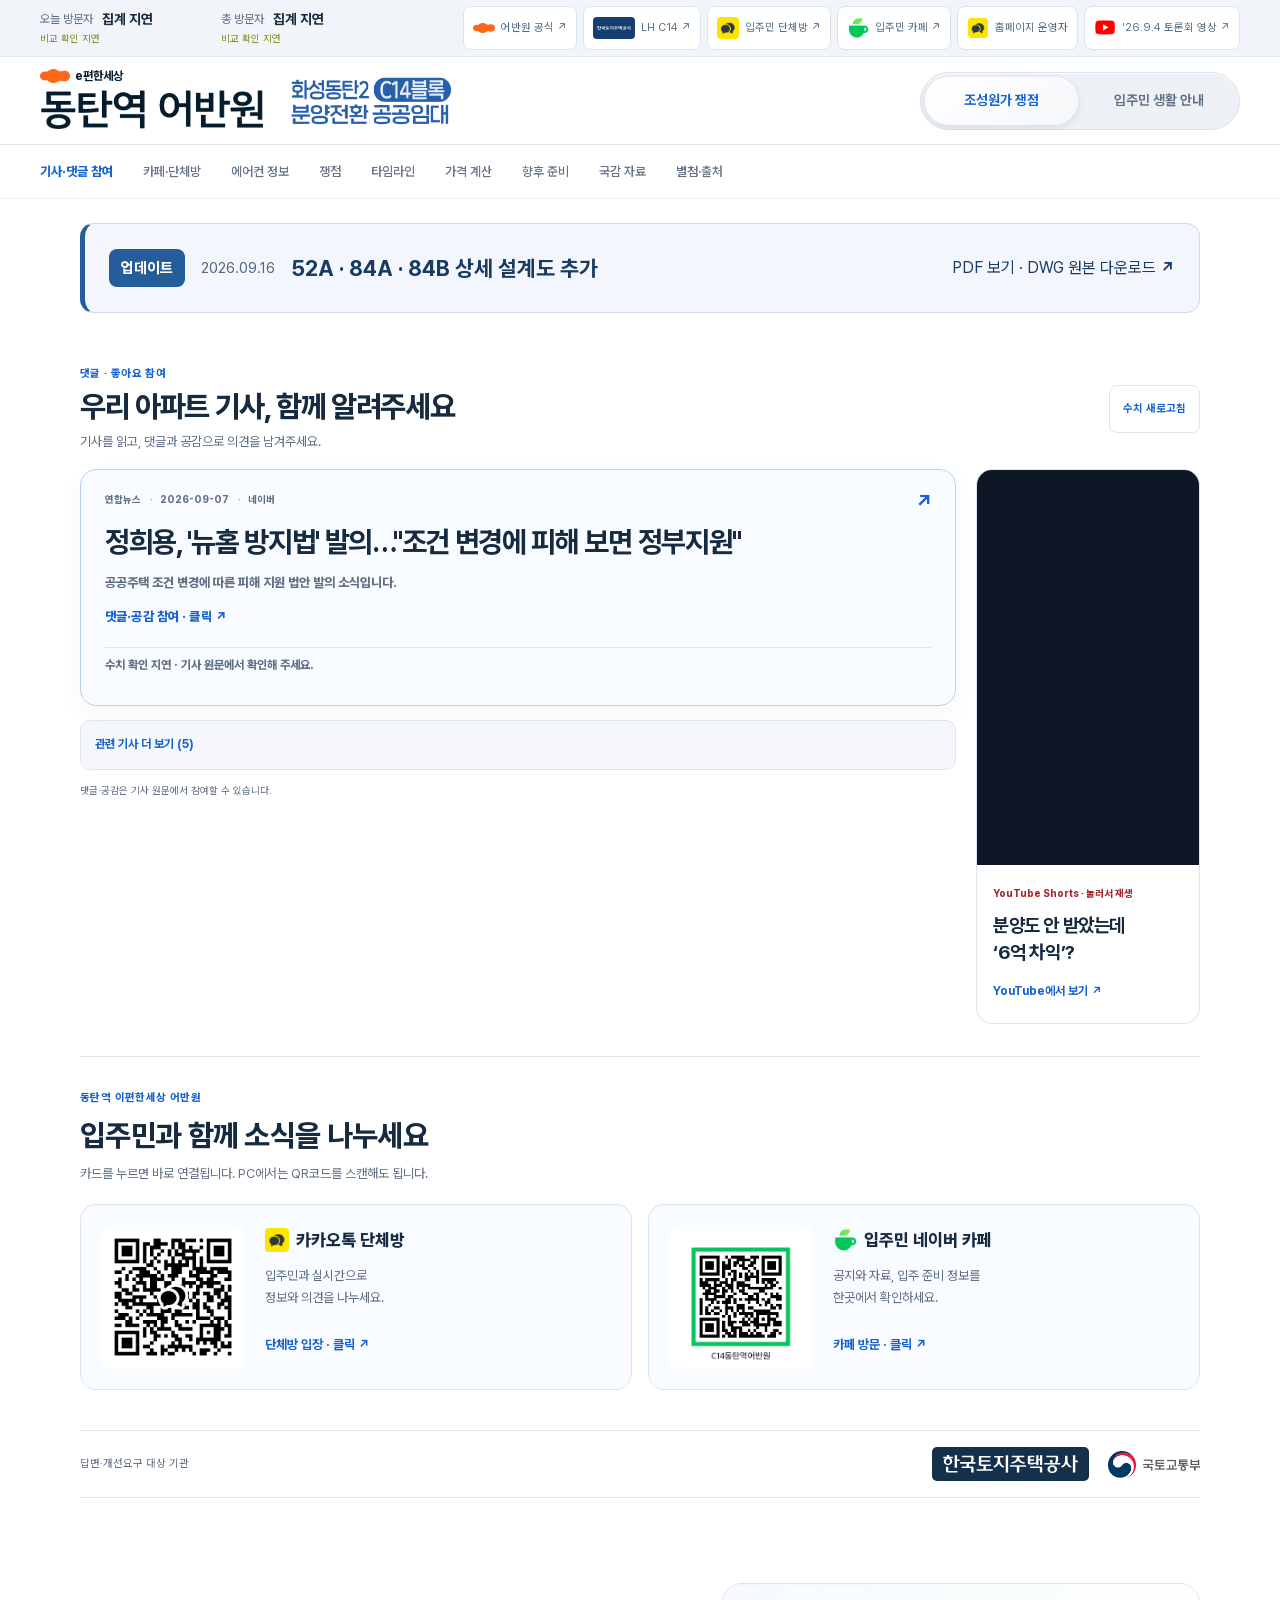
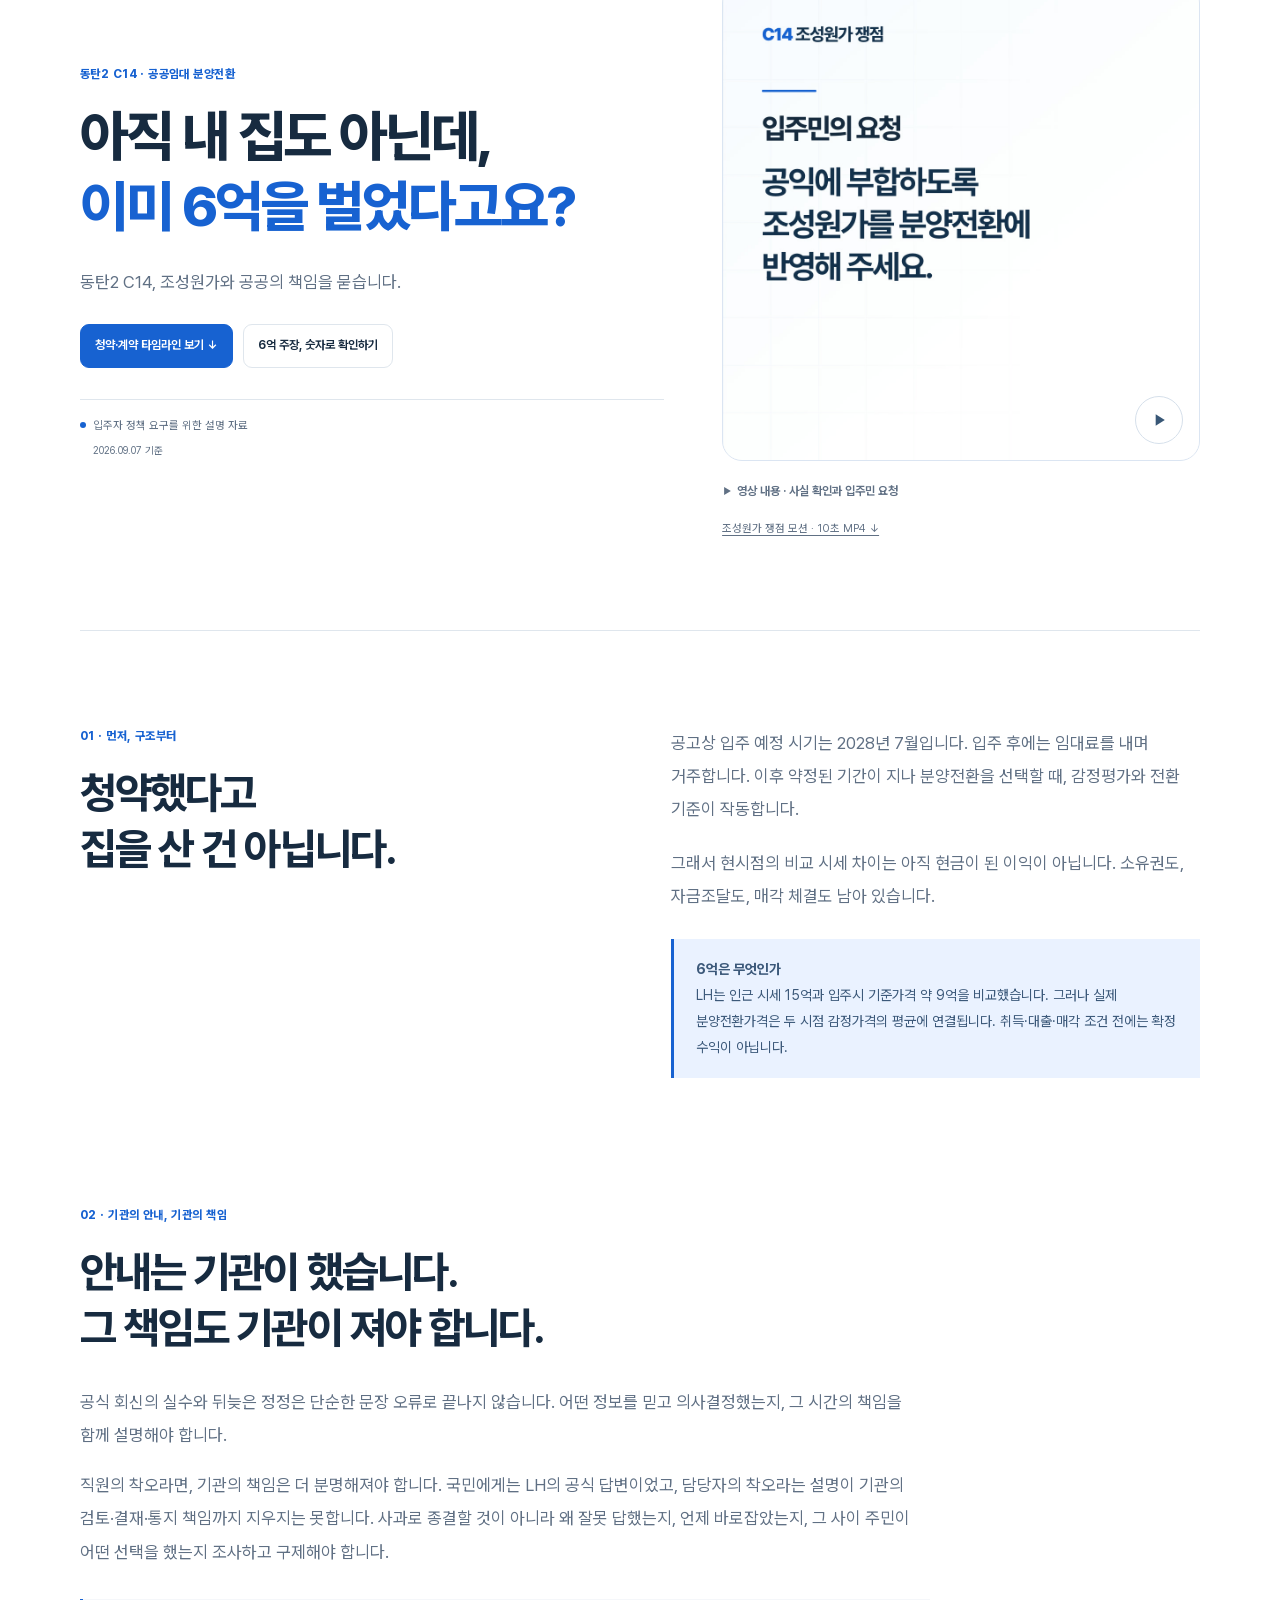
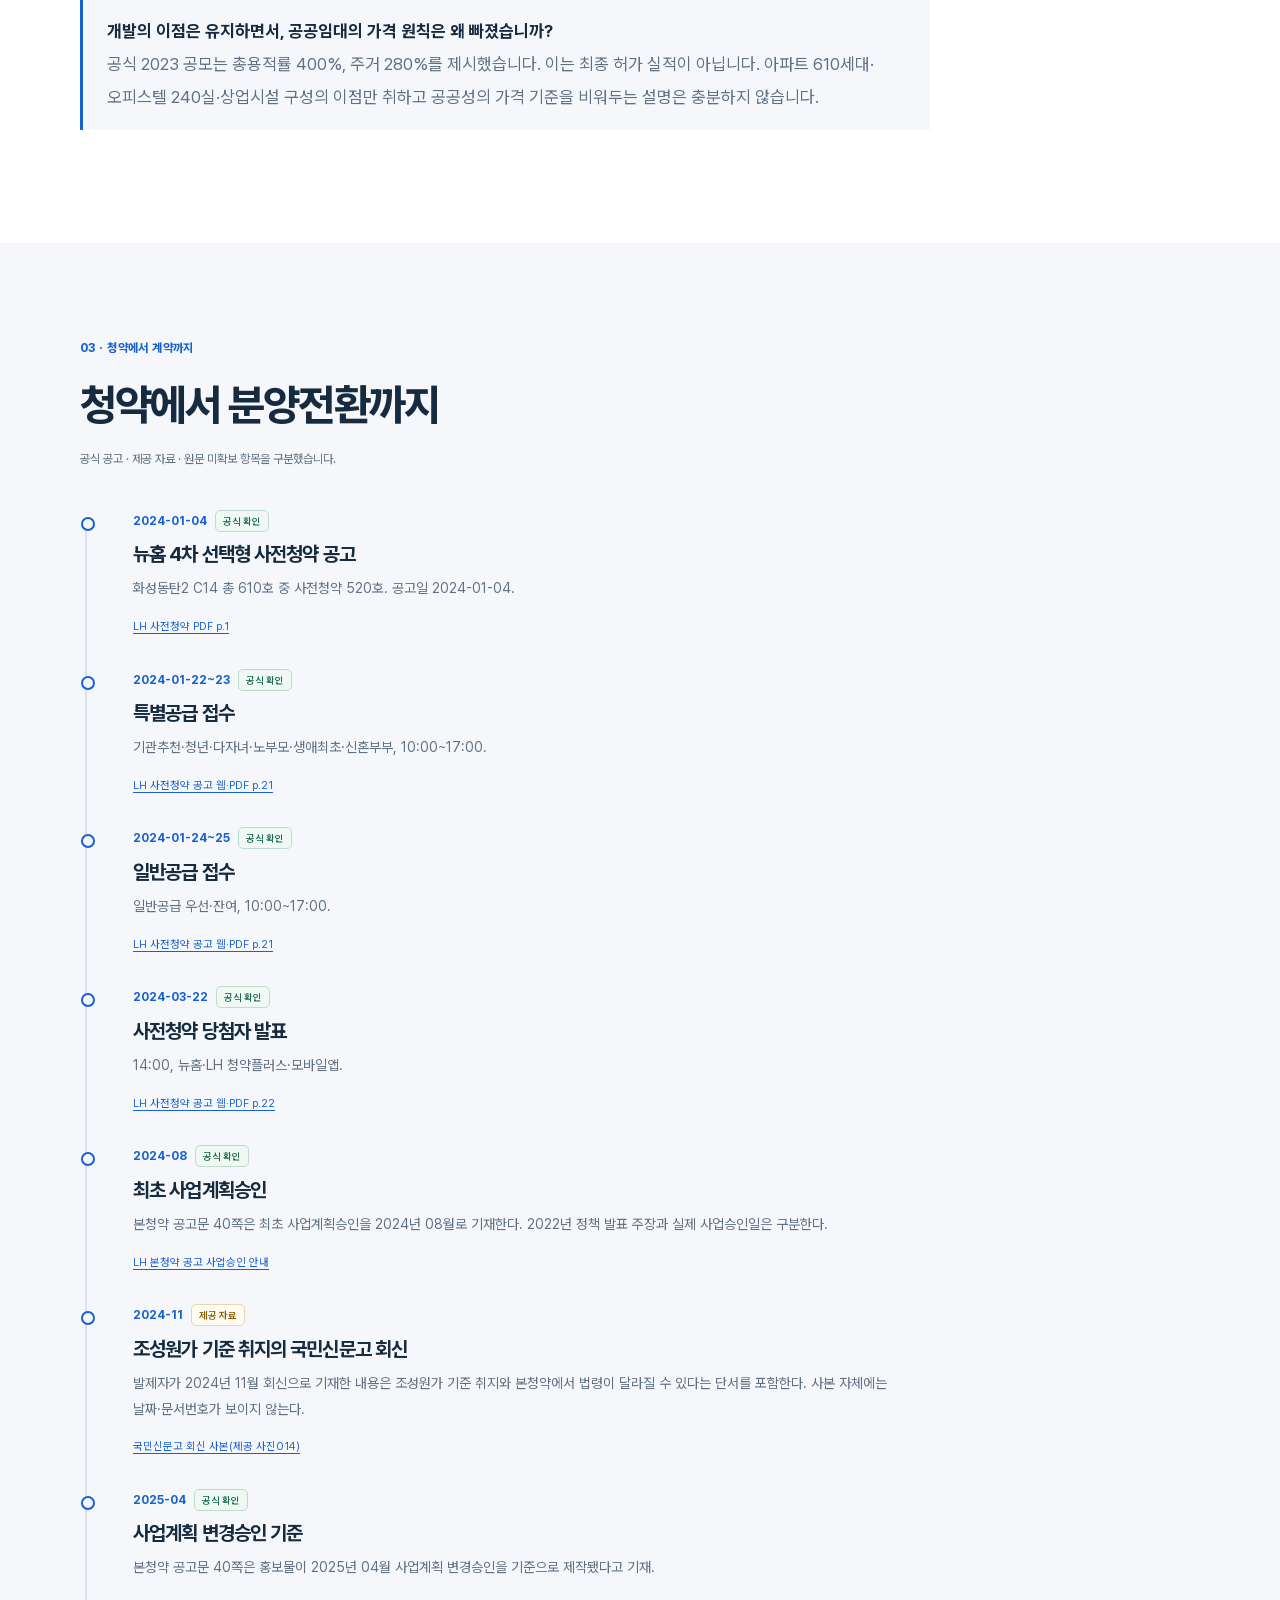
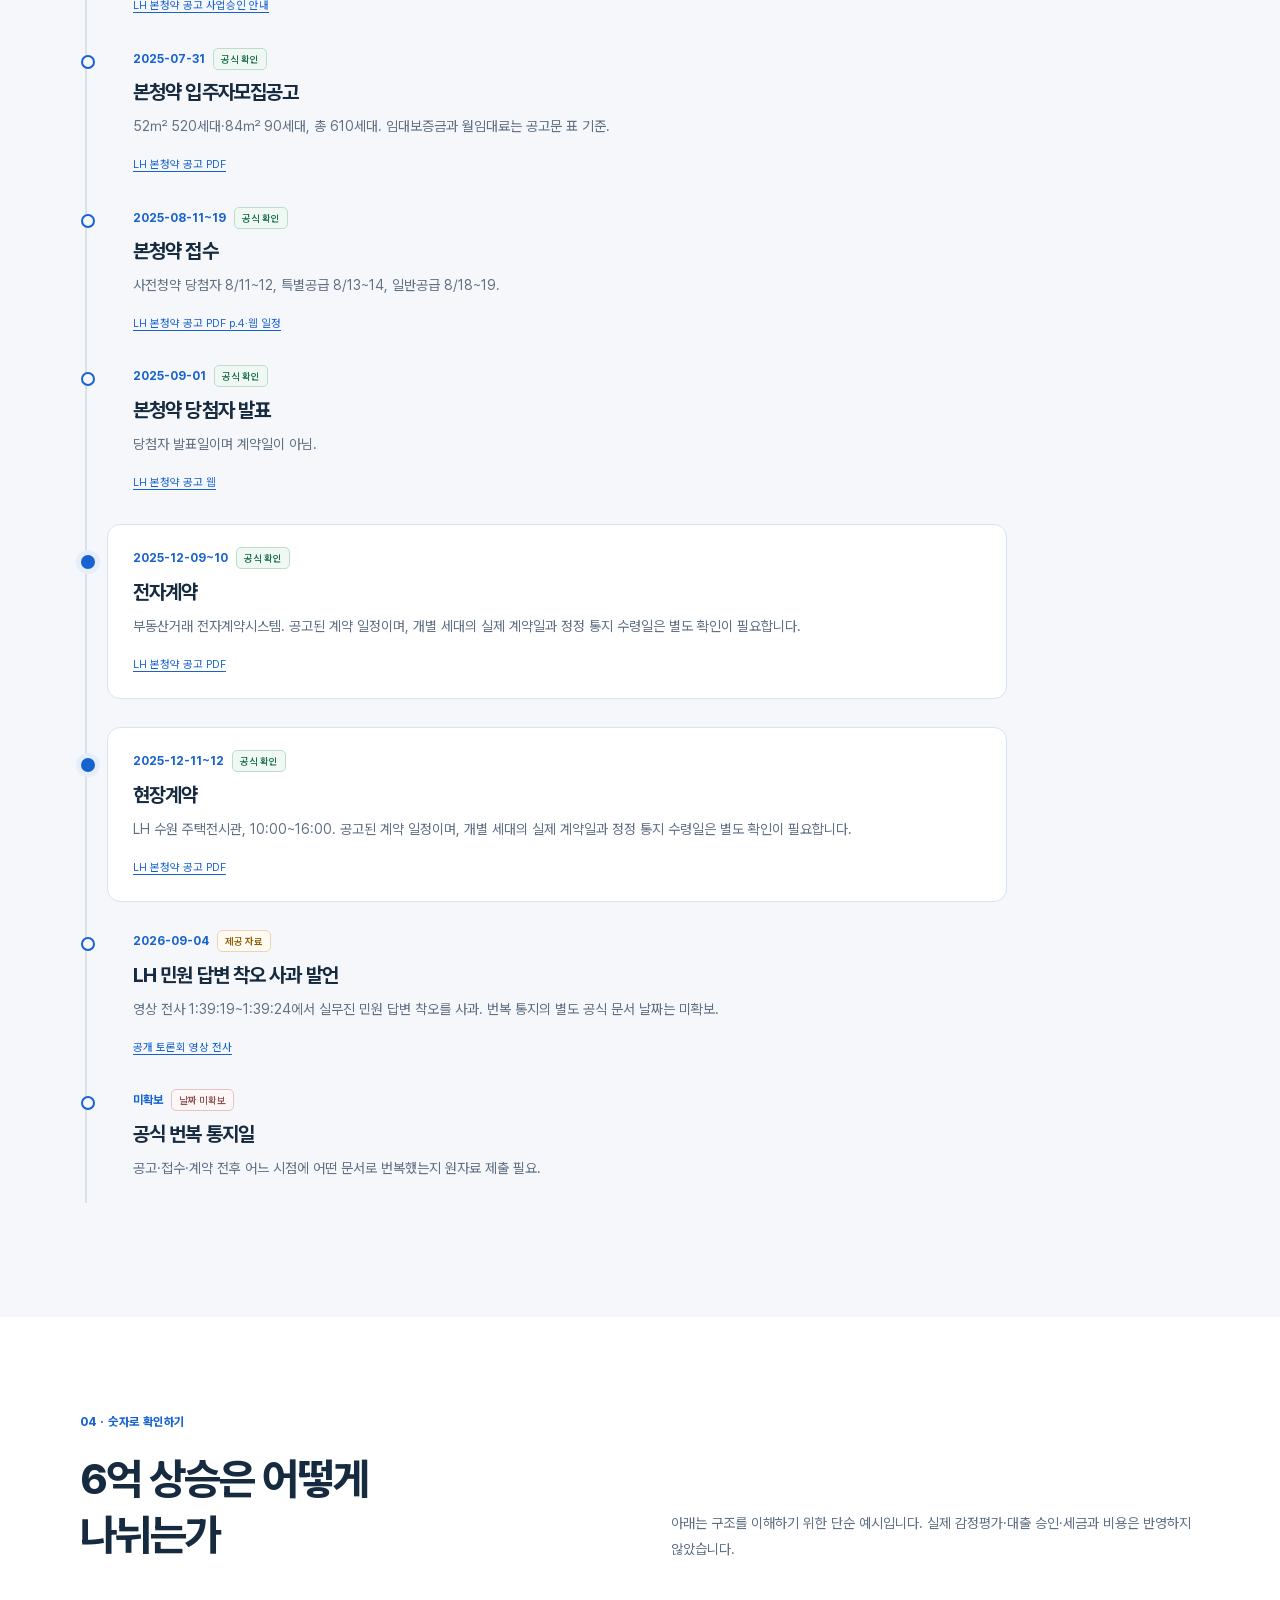
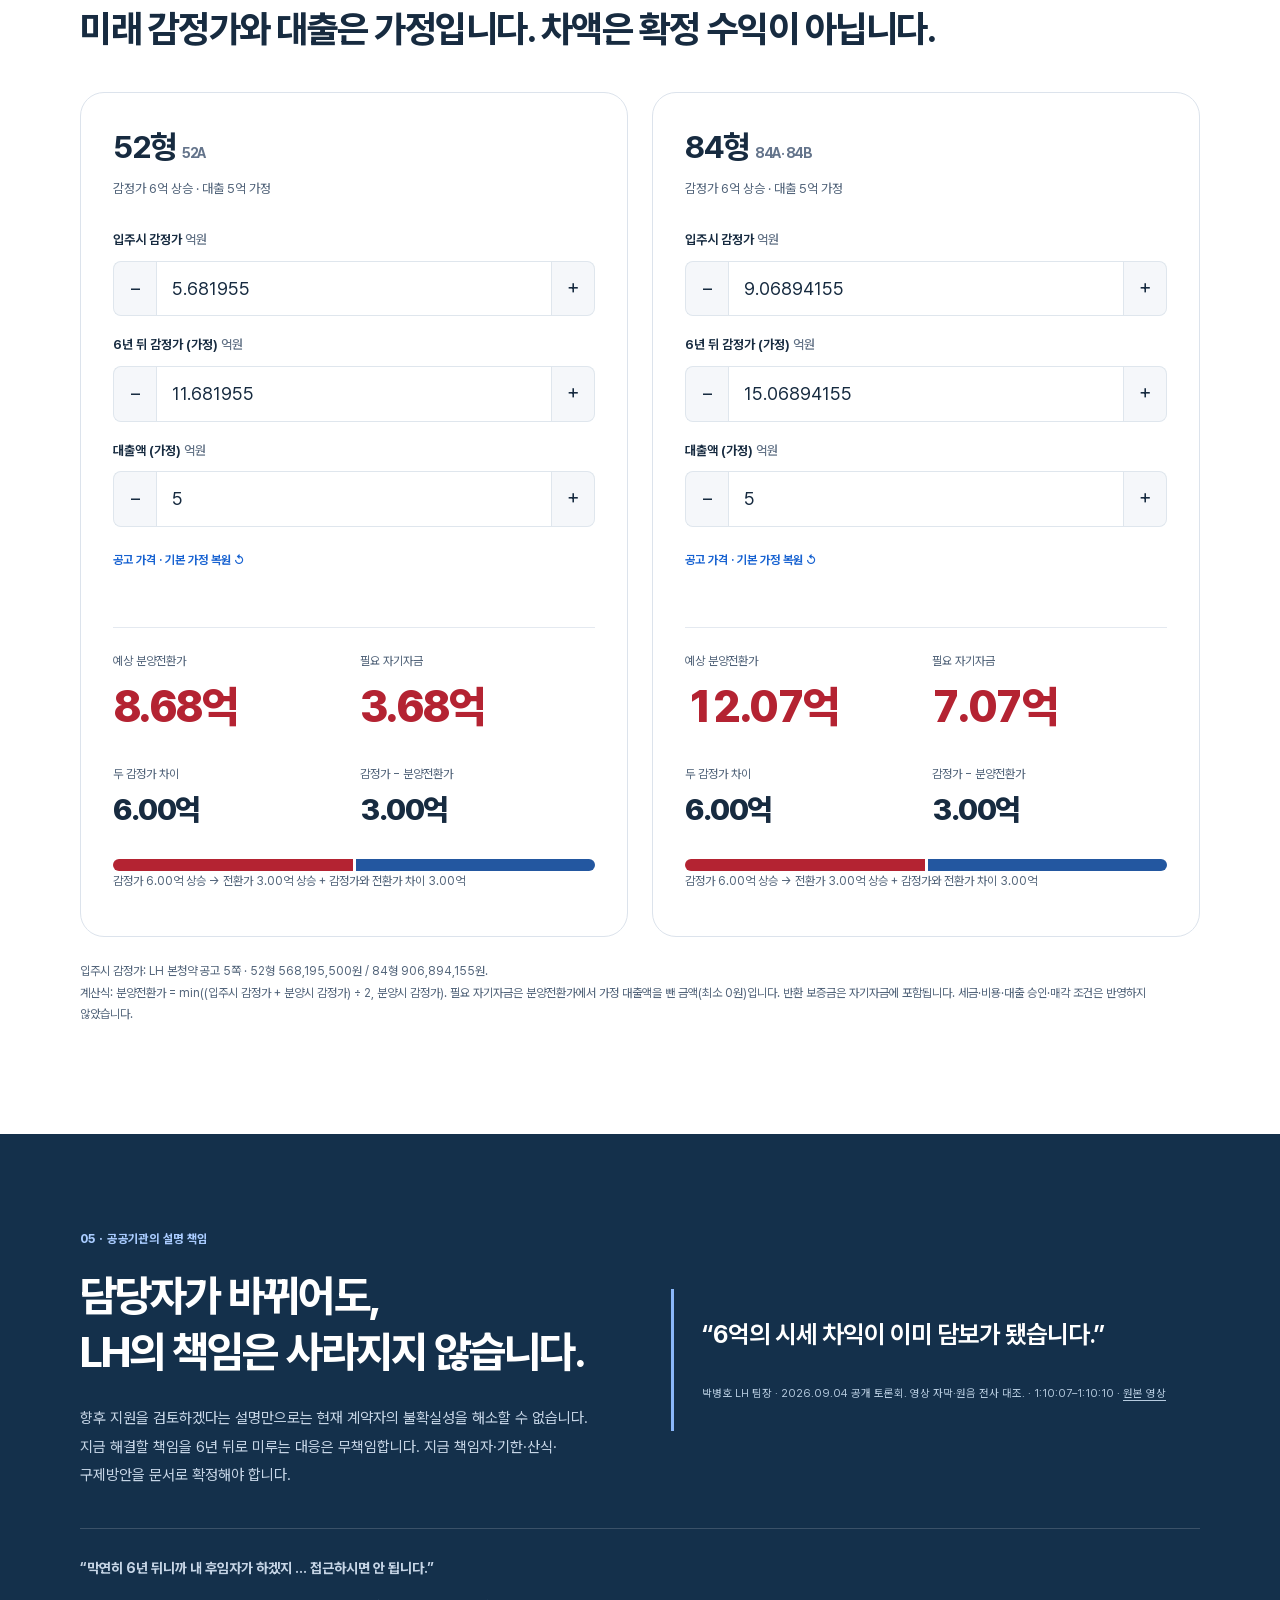
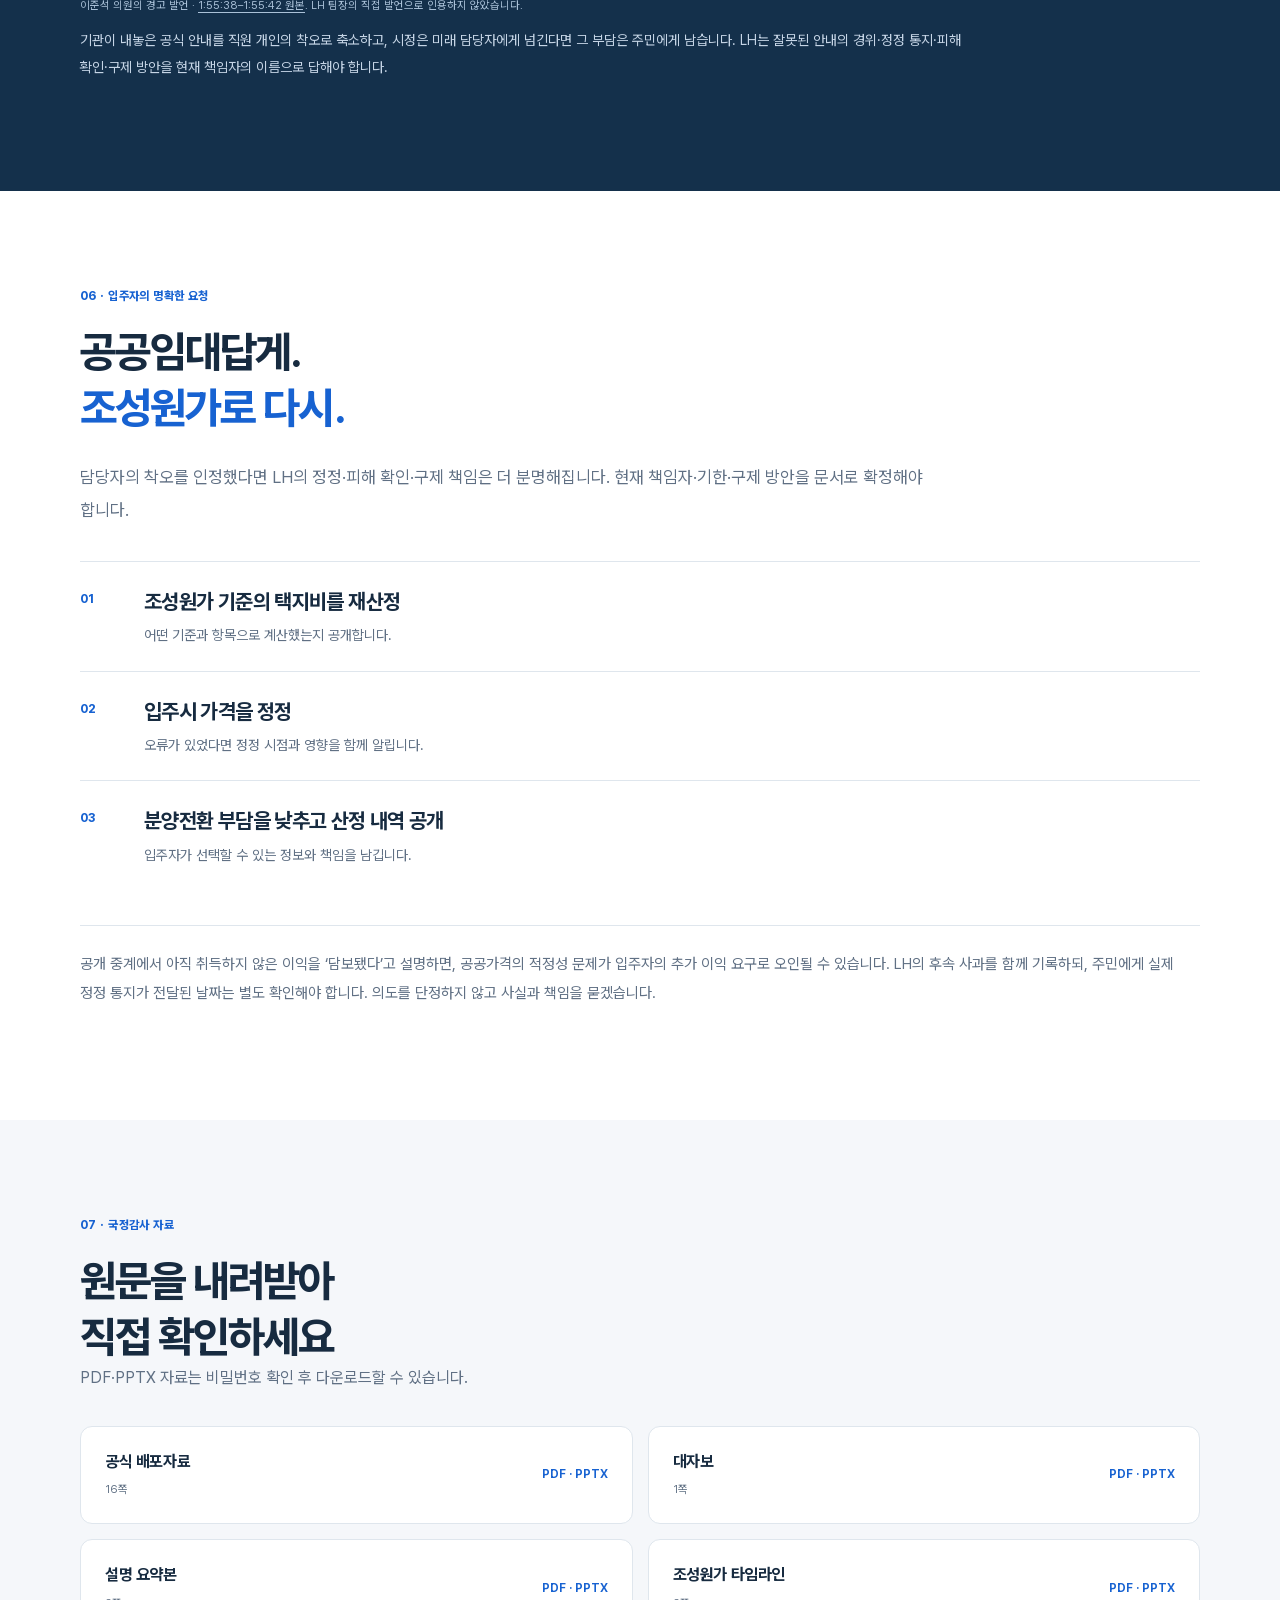
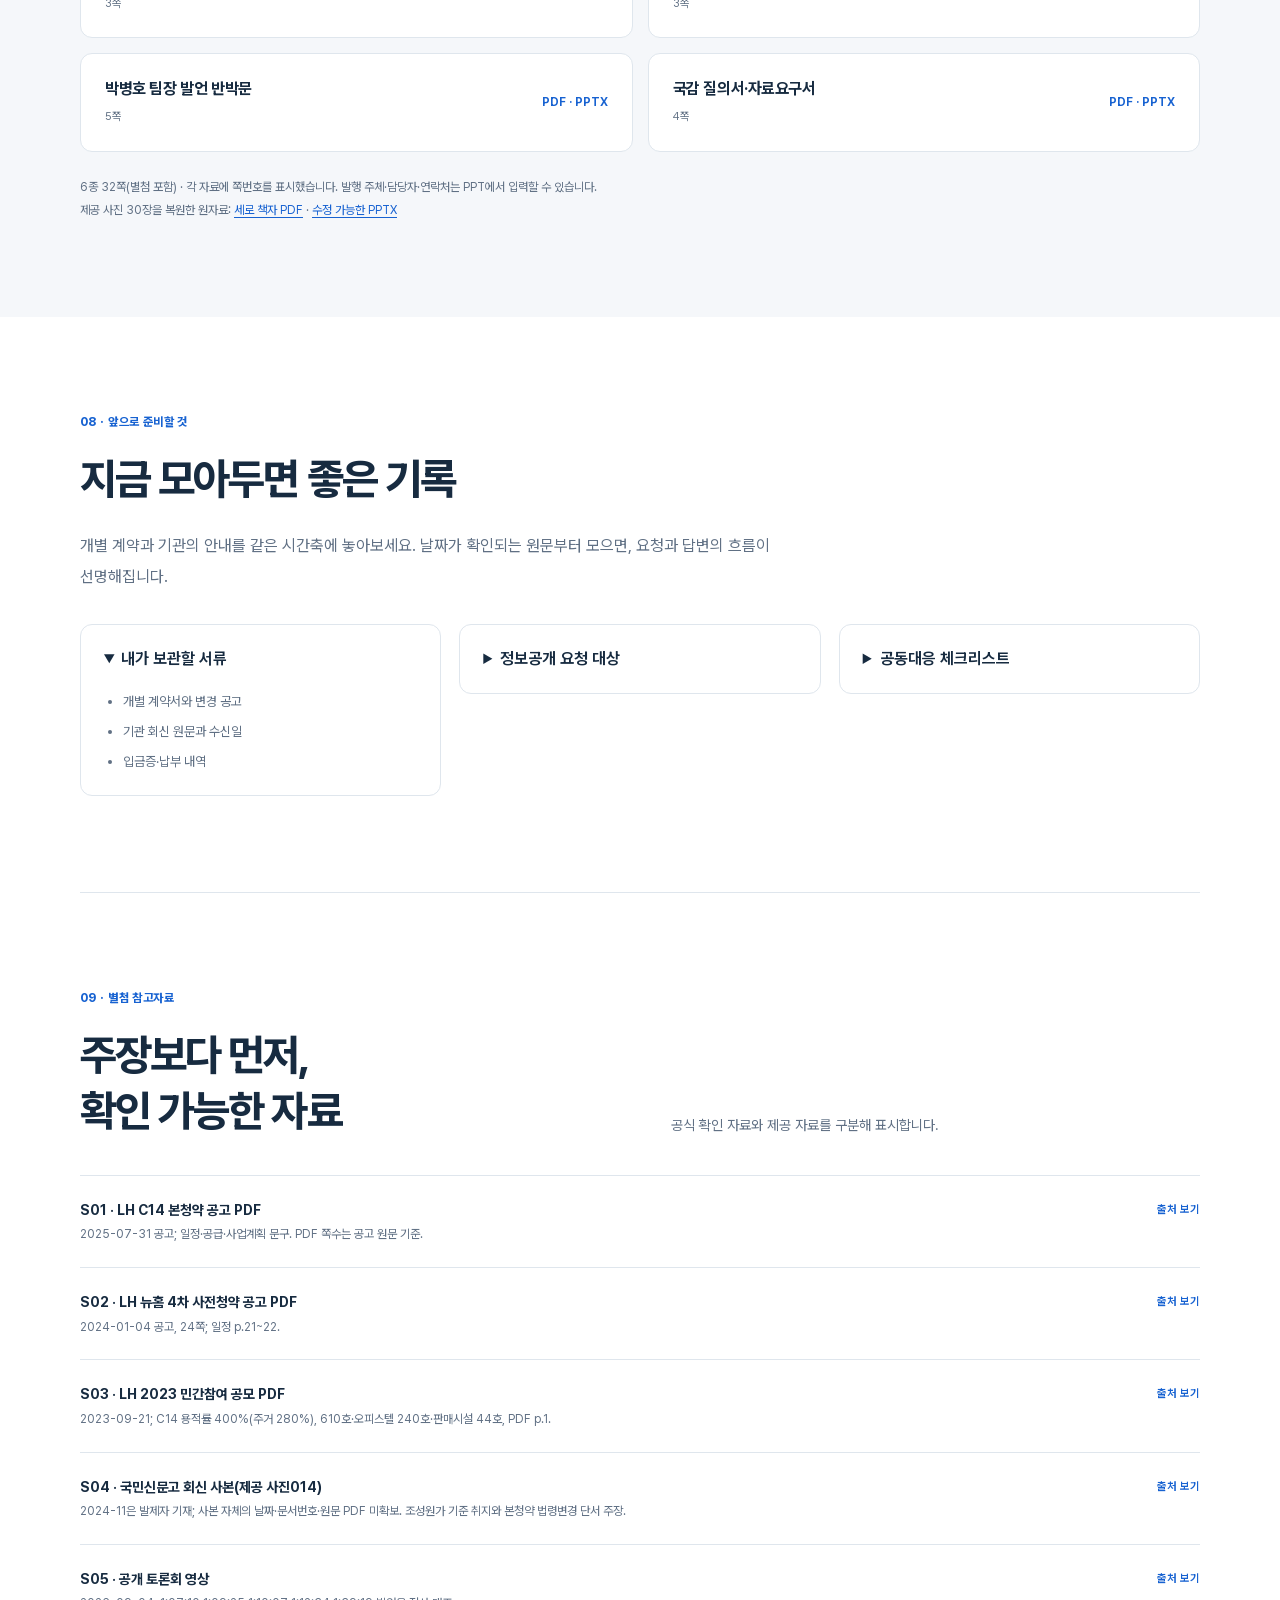
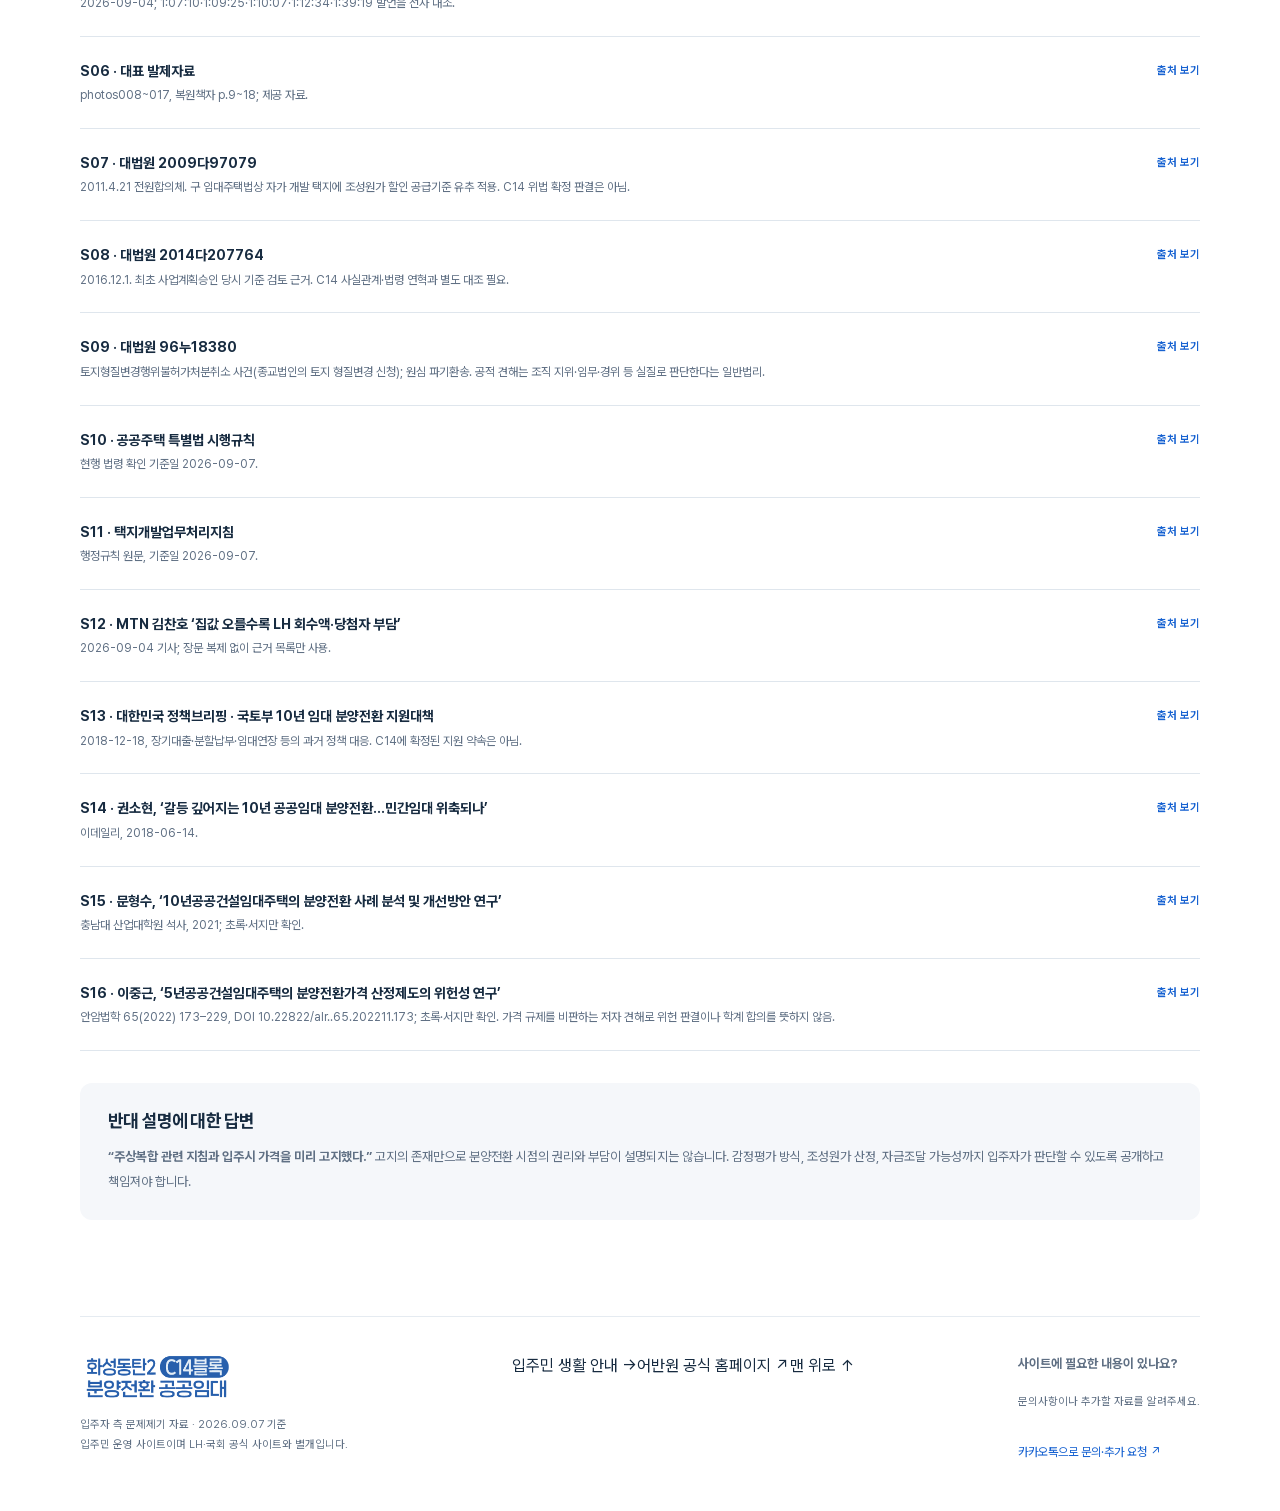
==== commit adec33c3: "Show latest drawing update and remove banner review menu" ====
--- a/index.html
+++ b/index.html
@@ -15,16 +15,17 @@
   <link rel="stylesheet" href="audit.css?v=guide-2">
   <script type="module" src="entry-route.mjs"></script>
   <link rel="stylesheet" href="hero-motion.css?v=20260908-upgrade">
-  <link rel="stylesheet" href="article-actions.css?v=20260908-shorts">
+  <link rel="stylesheet" href="article-actions.css?v=20260916-updates">
 </head>
 <body class="policy-page" id="site-top">
   <a class="skip-link" href="#top">본문 바로가기</a>
   <div class="reading-progress" aria-hidden="true"><span></span></div>
   <div class="community-bar"><div class="wrap"><div class="visitor-stats" aria-label="사이트 방문자 수" aria-live="polite"><span>오늘 방문자 <b data-stat="today">—</b><small data-stat-delta="today" aria-label="오늘 방문자 변동"></small></span><span>총 방문자 <b data-stat="total">—</b><small data-stat-delta="total" aria-label="총 방문자 변동"></small></span></div><div class="community-contacts compact-contacts"><a class="community-contact utility-link" href="https://www.elife.co.kr/Posm_list01.action?commonMap.CD_BIZ_LND=230160" target="_blank" rel="noopener noreferrer"><img src="assets/elife-logo.png" alt=""><span>어반원 공식 ↗</span></a><a class="community-contact utility-link" href="https://www.lhdt2-c14.co.kr/" target="_blank" rel="noopener noreferrer"><img class="utility-lh" src="assets/lh-footer-logo.svg" alt="LH"><span>LH C14 ↗</span></a><a class="community-contact utility-link" href="https://open.kakao.com/o/gxiyKH5h" target="_blank" rel="noopener noreferrer"><img src="assets/kakao-openchat.png" alt="카카오톡"><span>입주민 단체방 ↗</span></a><a class="community-contact utility-link" href="https://m.site.naver.com/2gcKG" target="_blank" rel="noopener noreferrer"><img src="assets/naver-cafe.ico" alt="네이버"><span>입주민 카페 ↗</span></a><a class="community-contact kakao-contact" href="https://open.kakao.com/o/s3EgWwLi" target="_blank" rel="noopener noreferrer" aria-label="홈페이지 운영자에게 카카오톡으로 연락하기 (새 창)"><span class="contact-icon"><img src="assets/kakao-openchat.png" alt=""></span><span>홈페이지 운영자</span></a><a class="community-contact" href="https://www.youtube.com/watch?v=ZBfcnx8diAg" target="_blank" rel="noopener noreferrer" aria-label="공개 토론회 영상에서 의견 나누기 (새 창)"><span class="contact-icon" aria-hidden="true"><span class="youtube-icon"></span></span><span>'26.9.4 토론회 영상 ↗</span></a></div></div></div>
-  <header class="site-header shared-header"><a class="elife-brand" href="index.html#site-top" aria-label="동탄역 어반원 · 메인페이지 맨 위로"><div class="elife-brand-label"><img src="assets/elife-logo.png" width="30" height="14" alt=""><span>e편한세상</span></div><img class="urbanone-wordmark" src="assets/urbanone-wordmark.png" width="225" height="50" alt="동탄역 어반원"></a><a class="brand" href="index.html#site-top" aria-label="C14 · 메인페이지 맨 위로"><span class="brand-wordmark"><img src="assets/c14-logo.png" width="180" height="53" alt="화성동탄2 C14블록 분양전환 공공임대"></span></a><nav class="area-nav" aria-label="사이트 영역"><a href="index.html" aria-current="page">조성원가 쟁점</a><a href="residents.html">입주민 생활 안내</a></nav></header><nav class="site-subnav" aria-label="조성원가 쟁점 목차"><div class="wrap"><a href="#article-actions">기사·댓글 참여</a><a href="#resident-community">카페·단체방</a><a href="aircon.html">에어컨 정보</a><a href="design-review.html">배너 시안 검토</a><a href="#issue">쟁점</a><a href="#timeline">타임라인</a><a href="#calculator">가격 계산</a><a href="#future-prep">향후 준비</a><a href="#downloads">국감 자료</a><a href="#sources">별첨·출처</a></div></nav>
+  <header class="site-header shared-header"><a class="elife-brand" href="index.html#site-top" aria-label="동탄역 어반원 · 메인페이지 맨 위로"><div class="elife-brand-label"><img src="assets/elife-logo.png" width="30" height="14" alt=""><span>e편한세상</span></div><img class="urbanone-wordmark" src="assets/urbanone-wordmark.png" width="225" height="50" alt="동탄역 어반원"></a><a class="brand" href="index.html#site-top" aria-label="C14 · 메인페이지 맨 위로"><span class="brand-wordmark"><img src="assets/c14-logo.png" width="180" height="53" alt="화성동탄2 C14블록 분양전환 공공임대"></span></a><nav class="area-nav" aria-label="사이트 영역"><a href="index.html" aria-current="page">조성원가 쟁점</a><a href="residents.html">입주민 생활 안내</a></nav></header><nav class="site-subnav" aria-label="조성원가 쟁점 목차"><div class="wrap"><a href="#article-actions">기사·댓글 참여</a><a href="#resident-community">카페·단체방</a><a href="aircon.html">에어컨 정보</a><a href="#issue">쟁점</a><a href="#timeline">타임라인</a><a href="#calculator">가격 계산</a><a href="#future-prep">향후 준비</a><a href="#downloads">국감 자료</a><a href="#sources">별첨·출처</a></div></nav>
 
 
   <main id="top">
+<aside class="site-update wrap" aria-label="최근 업데이트"><span class="site-update-badge">업데이트</span><time datetime="2026-09-16">2026.09.16</time><a href="residents.html#drawings"><strong>52A · 84A · 84B 상세 설계도 추가</strong><span>PDF 보기 · DWG 원본 다운로드 <b aria-hidden="true">↗</b></span></a></aside>
     <section id="article-actions" class="article-actions wrap" aria-labelledby="article-actions-heading"><header class="article-actions-header"><div><p class="article-actions-label">댓글 · 좋아요 참여</p><h2 id="article-actions-heading" class="article-actions-heading">우리 아파트 기사, 함께 알려주세요</h2><p class="article-actions-intro">기사를 읽고, 댓글과 공감으로 의견을 남겨주세요.</p></div></header><div class="article-action-list"><article class="article-action-item is-featured"><a class="article-action-link" href="https://n.news.naver.com/article/001/0016294017?sid=100" target="_blank" rel="noopener noreferrer" aria-label="정희용, 뉴홈 방지법 발의 기사 (새 창에서 열림)"><div class="article-action-meta"><span>연합뉴스</span><span>2026-09-07</span><span>네이버</span></div><h3 class="article-action-title">정희용, '뉴홈 방지법' 발의…“조건 변경에 피해 보면 정부지원”</h3><p class="article-action-summary">공공주택 조건 변경에 따른 피해 지원 법안 발의 소식입니다.</p><span class="article-action-participate" aria-hidden="true">댓글·공감 참여 · 클릭 ↗</span><div class="article-action-metrics" data-article-metrics="yonhap-newhome-20260907">댓글·공감 수는 기사 원문에서 확인할 수 있습니다.</div></a></article></div><p class="article-actions-footnote">댓글·공감은 기사 원문에서 참여할 수 있습니다.</p></section>
     <section id="resident-community" class="resident-community wrap" aria-labelledby="resident-community-heading"><header><p class="eyebrow">동탄역 이편한세상 어반원</p><h2 id="resident-community-heading">입주민과 함께 소식을 나누세요</h2><p>카드를 누르면 바로 연결됩니다. PC에서는 QR코드를 스캔해도 됩니다.</p></header><div class="resident-community-grid"><a class="resident-community-card" href="https://open.kakao.com/o/gxiyKH5h" target="_blank" rel="noopener noreferrer" aria-label="입주민 카카오톡 단체방 입장 (새 창)"><img class="resident-community-qr" src="assets/resident-kakao-qr.png" width="160" height="160" alt="카카오톡 단체방 QR코드"><div><span class="resident-community-label"><img src="assets/kakao-openchat.png" width="24" height="24" alt="">카카오톡 단체방</span><p>입주민과 실시간으로<br>정보와 의견을 나누세요.</p><strong>단체방 입장 · 클릭 ↗</strong></div></a><a class="resident-community-card" href="https://m.site.naver.com/2gcKG" target="_blank" rel="noopener noreferrer" aria-label="입주민 네이버 카페 방문 (새 창)"><img class="resident-community-qr" src="assets/resident-cafe-qr.png" width="160" height="160" alt="입주민 네이버 카페 QR코드"><div><span class="resident-community-label"><img src="assets/naver-cafe.ico" width="24" height="24" alt="">입주민 네이버 카페</span><p>공지와 자료, 입주 준비 정보를<br>한곳에서 확인하세요.</p><strong>카페 방문 · 클릭 ↗</strong></div></a></div></section>
 
--- a/styles.css
+++ b/styles.css
@@ -14,3 +14,7 @@
 @media(max-width:760px){html{scroll-padding-top:125px}.wrap{width:calc(100% - 40px)}.section{padding-block:64px}.site-header{height:auto;min-height:108px;padding:12px 20px 10px;gap:10px;flex-wrap:wrap}.brand img{width:145px}.official-link{margin-left:auto;font-size:10px;order:1}.area-nav{order:2;width:100%;justify-content:stretch;padding:4px}.area-nav a{flex:1;text-align:center;font-size:12px;padding:7px 9px}.site-subnav .wrap{gap:23px;min-height:46px;width:100%;padding-inline:20px}.site-subnav a{font-size:12px;padding-block:11px}.resident-hero{grid-template-columns:1fr;gap:30px;padding-block:40px 28px}.hero-copy h1{font-size:49px;line-height:1.16;margin-bottom:19px}.hero-description{font-size:15px;line-height:1.8;margin-bottom:23px}.desktop-break{display:none}.hero-actions{gap:22px}.hero-actions .button{font-size:13px;padding:12px 16px}.hero-community{margin-top:18px;font-size:10px}.hero-visual{border-radius:16px}.hero-visual figcaption{padding:17px 20px 19px}.hero-visual strong{font-size:19px}.hero-visual small{font-size:9px}.quick-overview{grid-template-columns:1fr;gap:12px}.next-event{padding:21px 20px;gap:20px;border-radius:13px}.event-date{padding-right:20px}.event-date strong{font-size:27px}.event-date small{font-size:11px}.event-info strong{font-size:17px}.event-info>span{font-size:11px}.round-arrow{display:grid;width:28px;height:28px;font-size:14px}.movein-card{padding:18px 22px;border-radius:13px}.movein-card>div{display:grid;grid-template-columns:auto 1fr;align-items:baseline;gap:1px 14px}.movein-card small{font-size:11px}.movein-card strong{font-size:23px}.movein-card span{grid-column:1/-1;font-size:10px}.movein-card>b{font-size:27px}.section-heading{flex-direction:column;align-items:flex-start;gap:20px;margin-bottom:28px}.section-heading>p{font-size:13px}.eyebrow{font-size:11px;margin-bottom:14px}h2{font-size:32px}.timeline-toolbar{align-items:flex-start;flex-direction:column;gap:14px}.filter-pills button{font-size:12px;padding:9px 13px}.schedule-note{font-size:11px;line-height:1.85}.resident-timeline-list{margin-top:8px}.resident-step{grid-template-columns:1fr;gap:13px;padding:26px 0 26px 22px}.resident-step:before{top:35px}.step-meta{display:flex;gap:12px;align-items:center;flex-wrap:wrap}.step-date{font-size:14px;margin:0}.step-badge{font-size:10px}.step-content h3{font-size:20px}.step-content>p{font-size:13px}.step-details{grid-template-columns:1fr;gap:0;padding:0 16px 18px}.step-content details{font-size:12px}.step-source{font-size:10px}.timeline-footnote{flex-direction:column;gap:10px;font-size:11px}.complex-facts{grid-template-columns:1fr 1fr;gap:22px;padding-bottom:28px}.complex-facts>div+div{padding-left:0;border:0}.complex-facts>div:nth-child(even){border-left:1px solid var(--line);padding-left:25px}.complex-facts dt{font-size:11px;margin-bottom:3px}.complex-facts dd{font-size:30px}.complex-facts dd span{font-size:13px}.complex-gallery{grid-template-columns:1fr;gap:18px}.complex-gallery img{height:auto;max-height:420px;padding:10px}.complex-gallery figcaption{padding:16px 20px 19px}.complex-gallery strong{font-size:18px}.source-note{font-size:10px;margin-top:16px}.plan-tabs{align-self:stretch;gap:4px}.plan-tabs button{flex:1;font-size:14px;padding:9px 20px}.plan-panel{grid-template-columns:1fr;gap:20px;padding:22px 17px;border-radius:14px}.plan-info{display:grid;grid-template-columns:1fr 1fr;gap:10px 20px;align-items:center}.plan-name{font-size:54px}.plan-name>span{font-size:28px}.plan-info>p{font-size:12px;margin:0}.plan-info dl{grid-column:1/-1;display:flex;gap:22px;justify-content:space-between;padding:15px 0;margin-bottom:5px;font-size:11px}.plan-info dl>div{gap:10px}.plan-info dl>div+div{margin:0}.plan-info .text-link{grid-column:1/-1;font-size:11px}.plan-panel img{max-height:410px}.school-notice{padding:18px 16px;gap:11px}.school-notice strong{font-size:13px}.school-notice p{font-size:12px}.school-notice a{font-size:10px}.notice-symbol{width:18px;height:18px;font-size:11px}.neighborhood-toolbar{flex-direction:column;gap:8px}.map-filters{gap:6px}.map-filters button{font-size:11px;padding:8px 10px}.neighborhood-toolbar .text-button{align-self:flex-end;font-size:11px;padding:3px}.neighborhood-grid{grid-template-columns:1fr;gap:17px}#neighborhood-map{height:350px;border-radius:13px}.map-caption{font-size:10px}.place-list{height:310px;border-radius:13px;padding:7px}.place-card{padding:14px 10px;gap:12px}.place-card-content strong{font-size:14px}.place-card-content small{font-size:10px}.map-detail{grid-template-columns:1fr;gap:18px;padding:22px 20px;margin-top:18px}.map-detail h3{font-size:19px}.map-detail p{font-size:12px}.map-detail .assignment{font-size:11px}.detail-links{flex-direction:row;gap:20px;flex-wrap:wrap;font-size:11px}.source-details{font-size:11px}.location-original{flex-direction:column;align-items:flex-start;gap:7px;margin-top:23px;padding-top:20px}.location-original>span{font-size:11px}.location-original strong{font-size:13px}.document-list>a{padding:21px 0;gap:15px}.document-list strong{font-size:15px}.document-list div>span{font-size:11px}.file-label{width:36px;height:43px;font-size:9px}.policy-bridge{padding:29px 25px;border-radius:16px;flex-direction:column;align-items:flex-start;gap:24px}.policy-bridge h2{font-size:25px;line-height:1.4}.policy-bridge p:not(.eyebrow){font-size:12px;margin-top:15px}.policy-bridge .eyebrow{font-size:10px}.news-grid{grid-template-columns:1fr;gap:14px}.news-card{padding:24px}.news-card h3{font-size:18px}.news-card p{font-size:12px}.board-toolbar{padding:15px;gap:7px;flex-wrap:wrap}.board-toolbar button{font-size:11px;padding:8px 11px}.board-toolbar>span{font-size:12px;flex-basis:100%;margin-bottom:4px}.board-empty{padding:42px 20px}.board-empty strong{font-size:14px}.footer-top{grid-template-columns:1fr 1fr;gap:28px 22px}.footer-top>div:first-child{grid-column:1/-1}.footer-top img{width:155px}.footer-top p{font-size:10px;margin-top:14px}.footer-links{font-size:11px;gap:10px}.visitor-stats{font-size:11px;gap:10px}.visitor-stats b{font-size:14px}.footer-bottom{flex-direction:column;gap:14px;margin-top:28px;font-size:9px}.footer-bottom p{text-align:left;font-size:9px}#image-dialog{padding:12px}.image-scroll{max-height:70dvh}}
 @media(max-width:360px){.wrap{width:calc(100% - 32px)}.site-header{padding-inline:16px}.site-subnav .wrap{padding-inline:16px}.hero-copy h1{font-size:42px}.hero-actions{gap:14px}.hero-actions .button{font-size:12px;padding:11px 13px}.hero-actions .text-link{font-size:11px}.next-event{padding:19px 16px;gap:15px}.event-date{padding-right:15px}.event-info strong{font-size:15px}.event-info>span{font-size:10px}.round-arrow{display:none}.movein-card{padding:17px}.movein-card>b{font-size:24px}h2{font-size:29px}.plan-info dl{flex-direction:column;gap:9px}.map-filters button{padding:8px 9px;font-size:10px}.policy-bridge h2{font-size:22px}}
 @media(prefers-reduced-motion:reduce){html{scroll-behavior:auto}*{transition:none!important;animation:none!important}}
+
+/* Readable drawing downloads across phone and desktop. */
+.drawing-downloads{scroll-margin-top:160px;margin:32px 0 48px}.drawing-downloads h3{font-size:clamp(28px,3vw,40px);letter-spacing:-.04em}.drawing-downloads>p{font-size:18px;line-height:1.7;margin:12px 0 24px}.drawing-grid{display:grid;grid-template-columns:repeat(3,minmax(0,1fr));gap:20px}.drawing-card{padding:28px;border:2px solid #d5e3f5;border-radius:20px;background:#f4f8ff}.drawing-card h4{font-size:48px;line-height:1.2;color:#153b68;margin:0 0 24px}.drawing-card h4 span{display:block;font-size:18px;margin-top:10px;font-weight:600}.drawing-button{display:flex;align-items:center;justify-content:space-between;gap:12px;min-height:58px;padding:14px 18px;background:#174d87;color:#fff;border:2px solid #174d87;border-radius:12px;font-size:clamp(18px,1.5vw,21px);font-weight:750;line-height:1.4;text-decoration:none}.drawing-button:hover{background:#10375f;color:#fff}.drawing-button:focus-visible{outline:3px solid #ec9b00;outline-offset:4px}.drawing-button+.drawing-button{margin-top:12px}.drawing-button.secondary{background:#fff;color:#174d87}.drawing-button.secondary:hover{background:#e6effb}.drawing-downloads .drawing-note{font-size:16px;color:#53657a;margin-bottom:0}.plan-info>.drawing-button{font-size:18px;margin-top:12px;grid-column:1/-1}.plan-info>.text-link{font-size:16px;display:inline-block;padding:12px 0}#library .document-list strong{font-size:clamp(19px,2vw,23px)}#library .document-list div>span{font-size:16px;line-height:1.6}#library .file-label{font-size:13px}
+@media(max-width:760px){.drawing-grid{grid-template-columns:1fr;gap:16px}.drawing-card{padding:24px}.drawing-card h4{font-size:44px}.drawing-downloads>p{font-size:17px}.drawing-downloads .drawing-note{font-size:16px}.drawing-button{font-size:19px;min-height:60px}.plan-info>.drawing-button{font-size:18px}.plan-info>.text-link{font-size:16px}#library .document-list>a{gap:12px}#library .document-list strong{font-size:19px}#library .document-list div>span{font-size:16px}}
--- a/article-actions.css
+++ b/article-actions.css
@@ -90,3 +90,6 @@
 .article-short-caption h3{margin:8px 0 3px;font-size:19px;line-height:1.4;letter-spacing:-.4px;color:var(--ink)}
 .article-short-caption a{display:flex;align-items:center;min-height:44px;color:var(--blue);font-size:12px;font-weight:700}
 @media(max-width:760px){.article-actions-lead{grid-template-columns:1fr;gap:20px}.article-short{width:min(100%,280px);justify-self:center}}
+
+/* Latest resident resources, in normal flow so content stays unobstructed. */
+.site-update{display:flex;align-items:center;gap:16px;margin-top:24px;margin-bottom:24px;padding:20px 24px;border:1px solid #cbdcf1;border-left:5px solid #245d99;border-radius:14px;background:#f3f7fd;color:#193b61;box-sizing:border-box}.site-update-badge{padding:7px 12px;border-radius:8px;background:#245d99;color:#fff;font-size:15px;font-weight:750;white-space:nowrap}.site-update time{font-size:15px;white-space:nowrap;color:#52667d}.site-update>a{display:flex;align-items:center;justify-content:space-between;gap:16px;flex:1;min-height:48px;color:inherit;text-decoration:none}.site-update strong{font-size:clamp(18px,1.7vw,22px);line-height:1.5}.site-update a>span{font-size:16px;line-height:1.6}.site-update a:hover strong{text-decoration:underline;text-underline-offset:5px}.site-update a:focus-visible{outline:3px solid #245d99;outline-offset:5px;border-radius:4px}@media(max-width:900px){.site-update{flex-wrap:wrap;gap:10px 14px;padding:18px}.site-update>a{flex-basis:100%;align-items:flex-start;flex-direction:column;gap:6px}.site-update strong{font-size:20px}.site-update a>span{font-size:16px}}
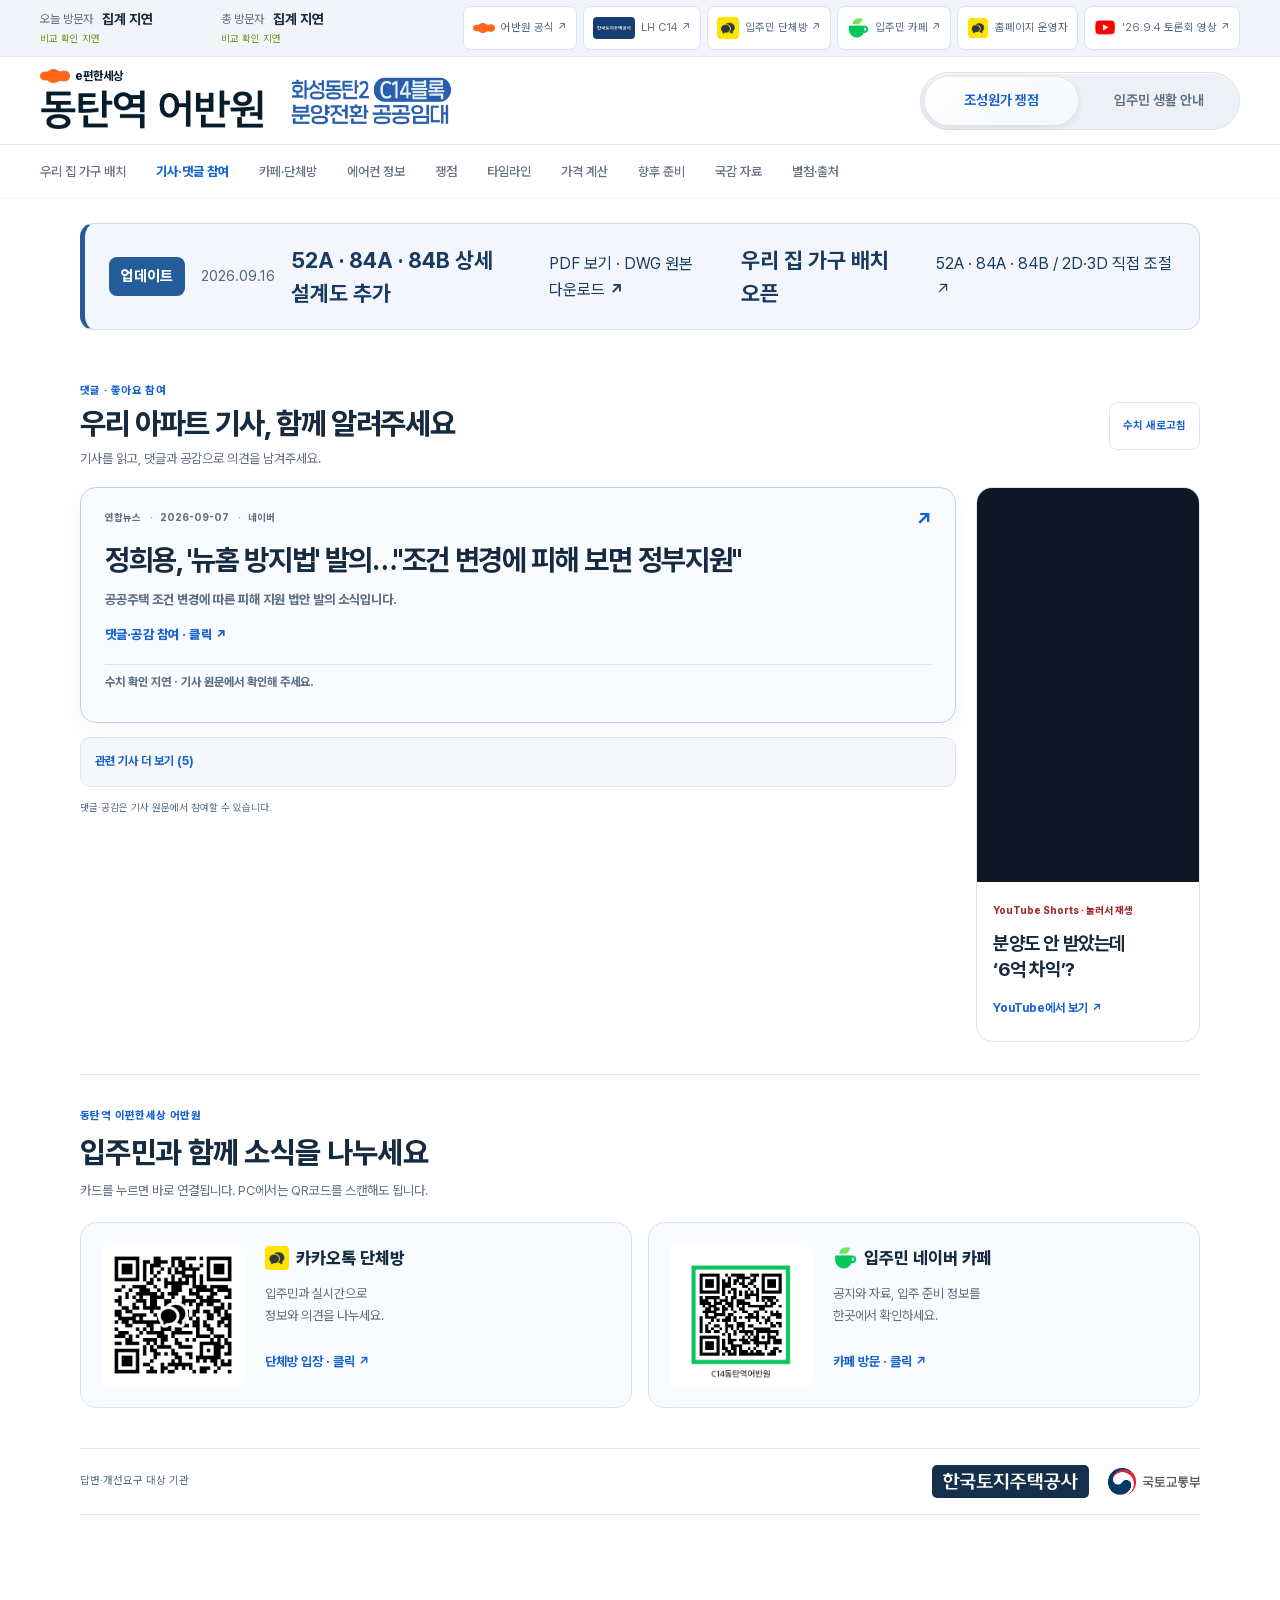
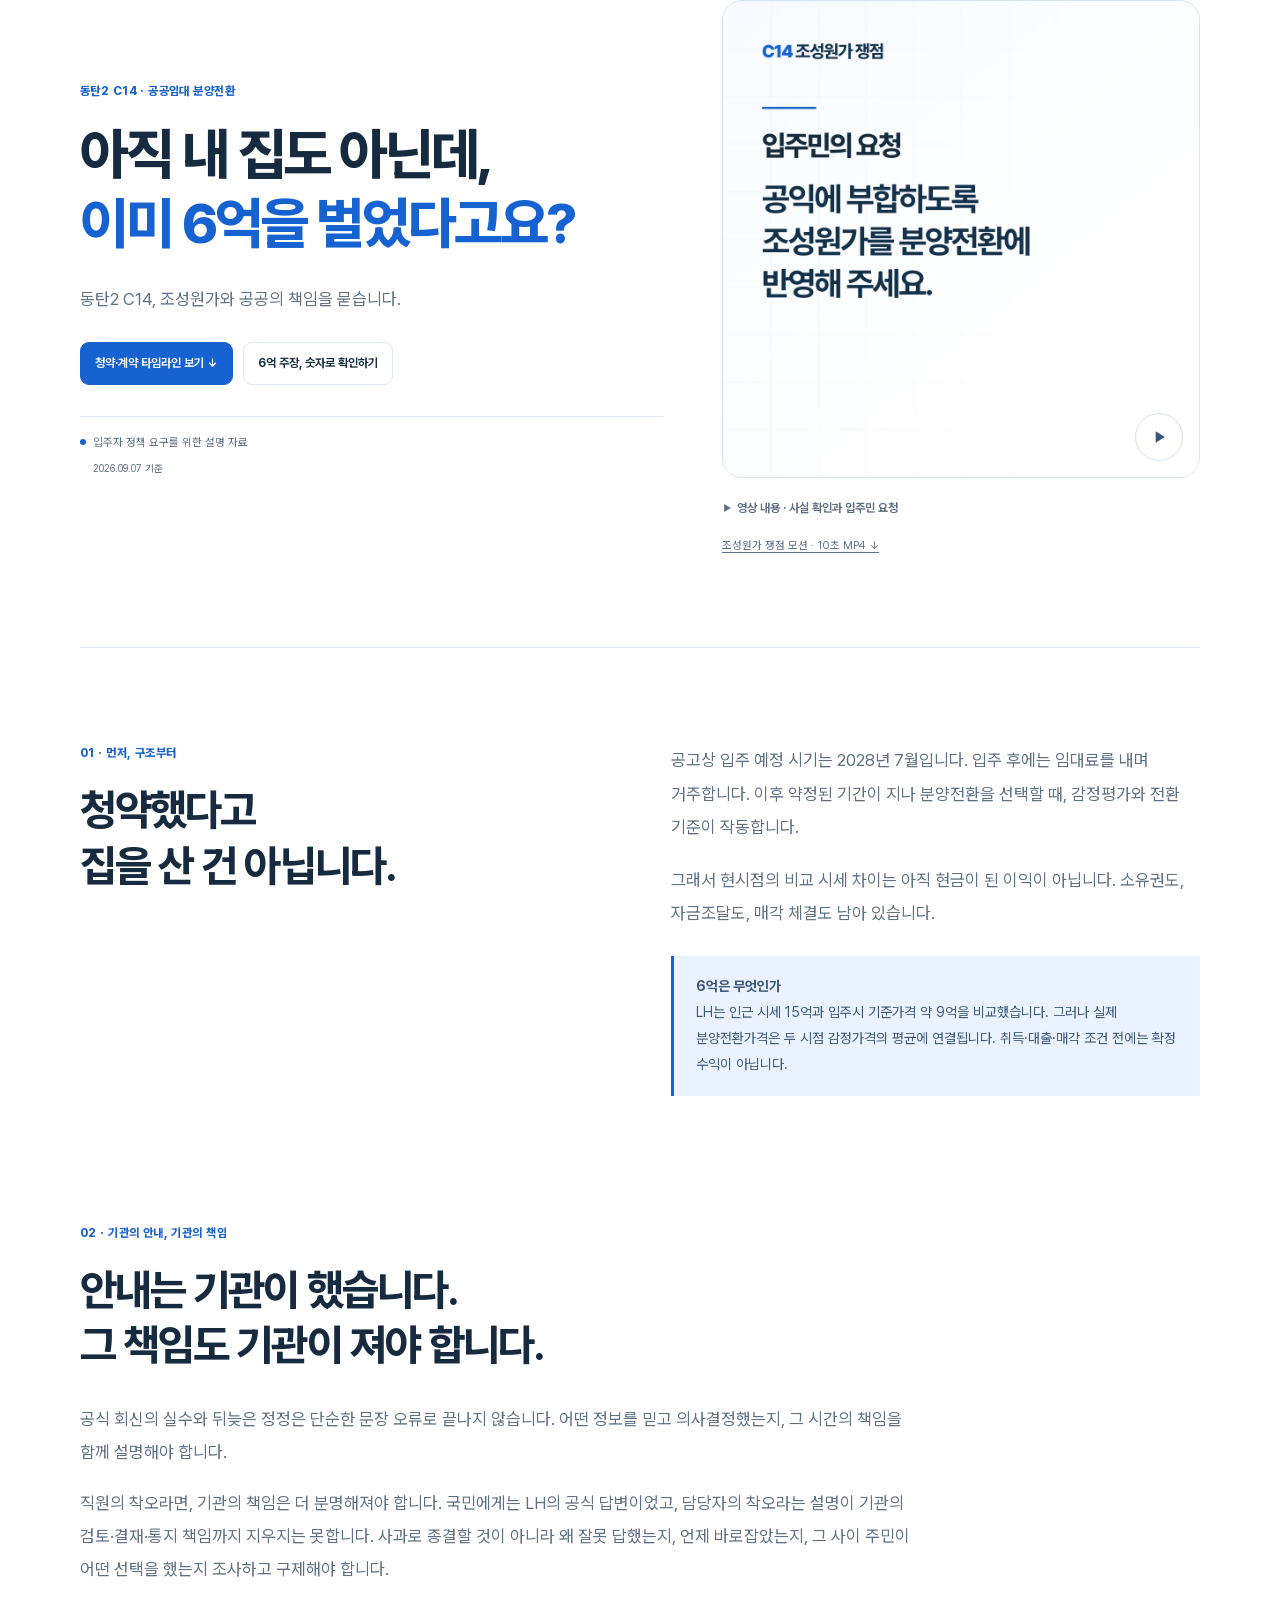
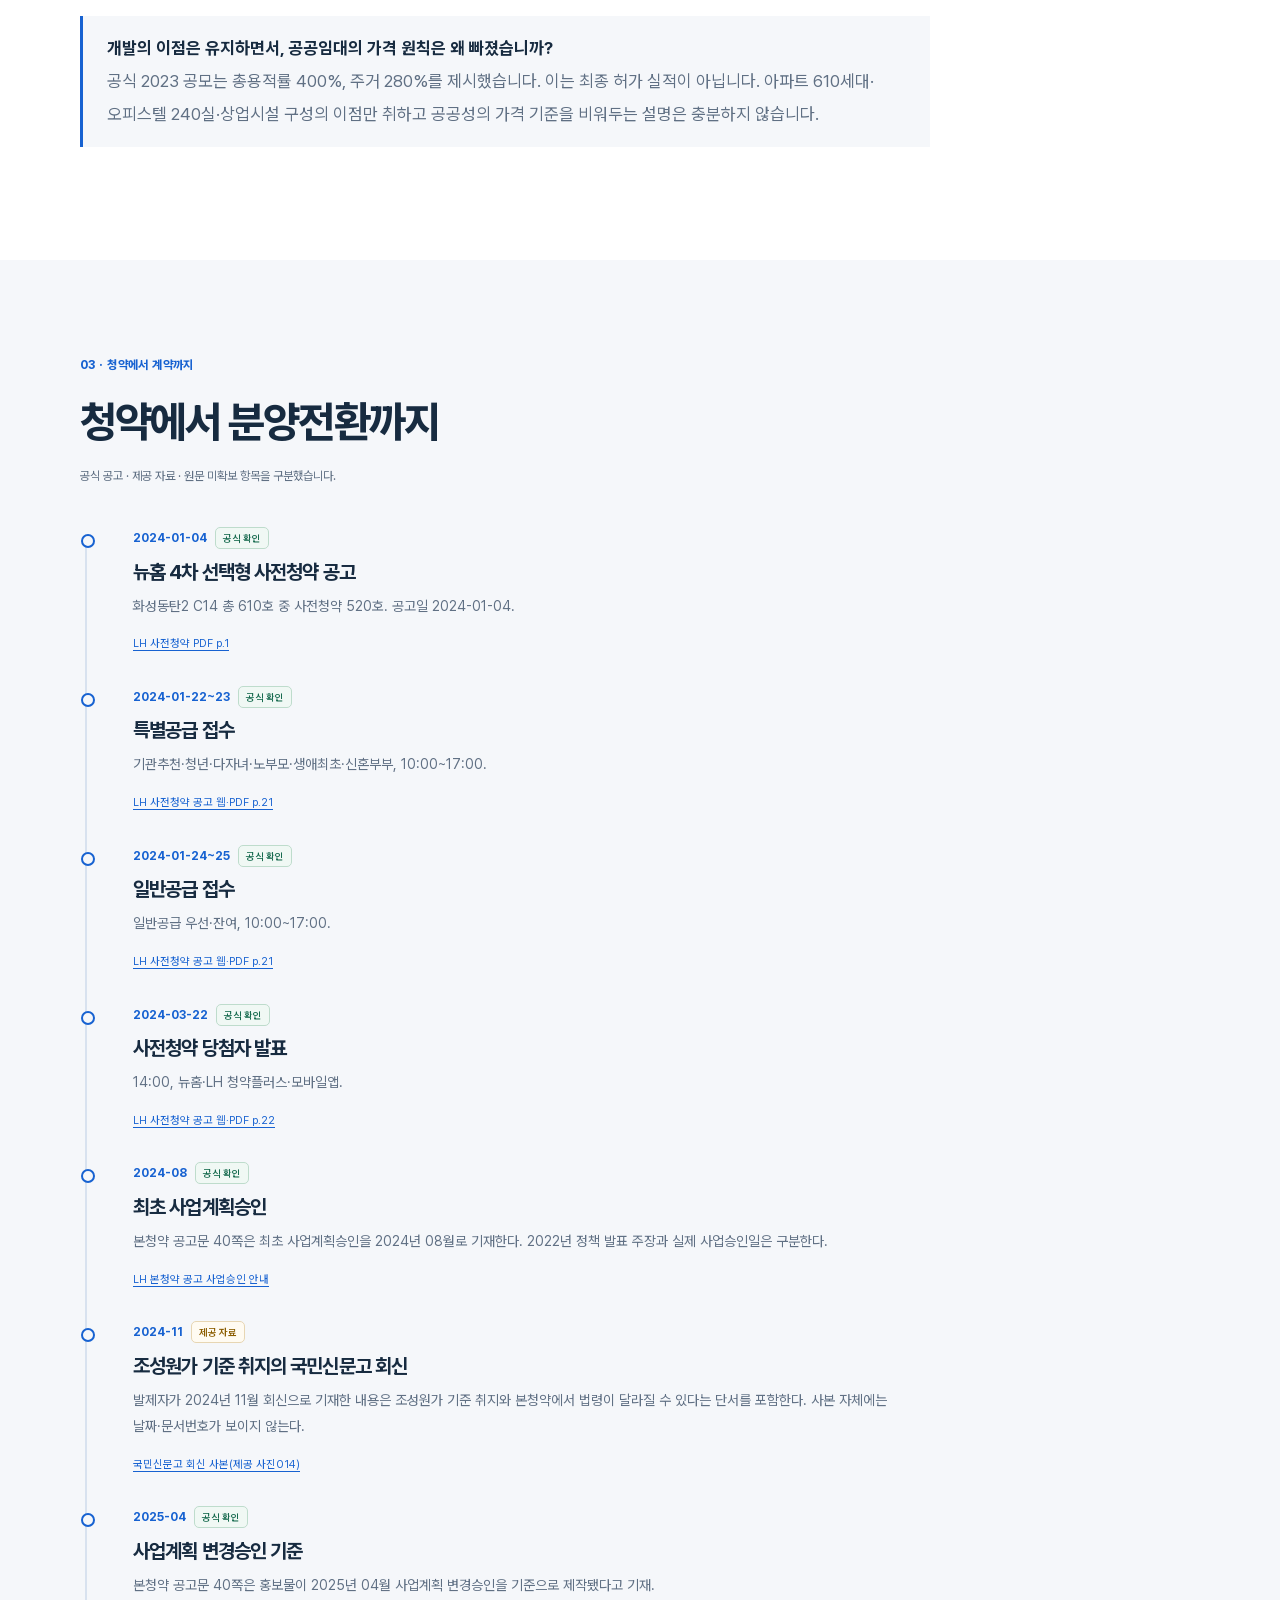
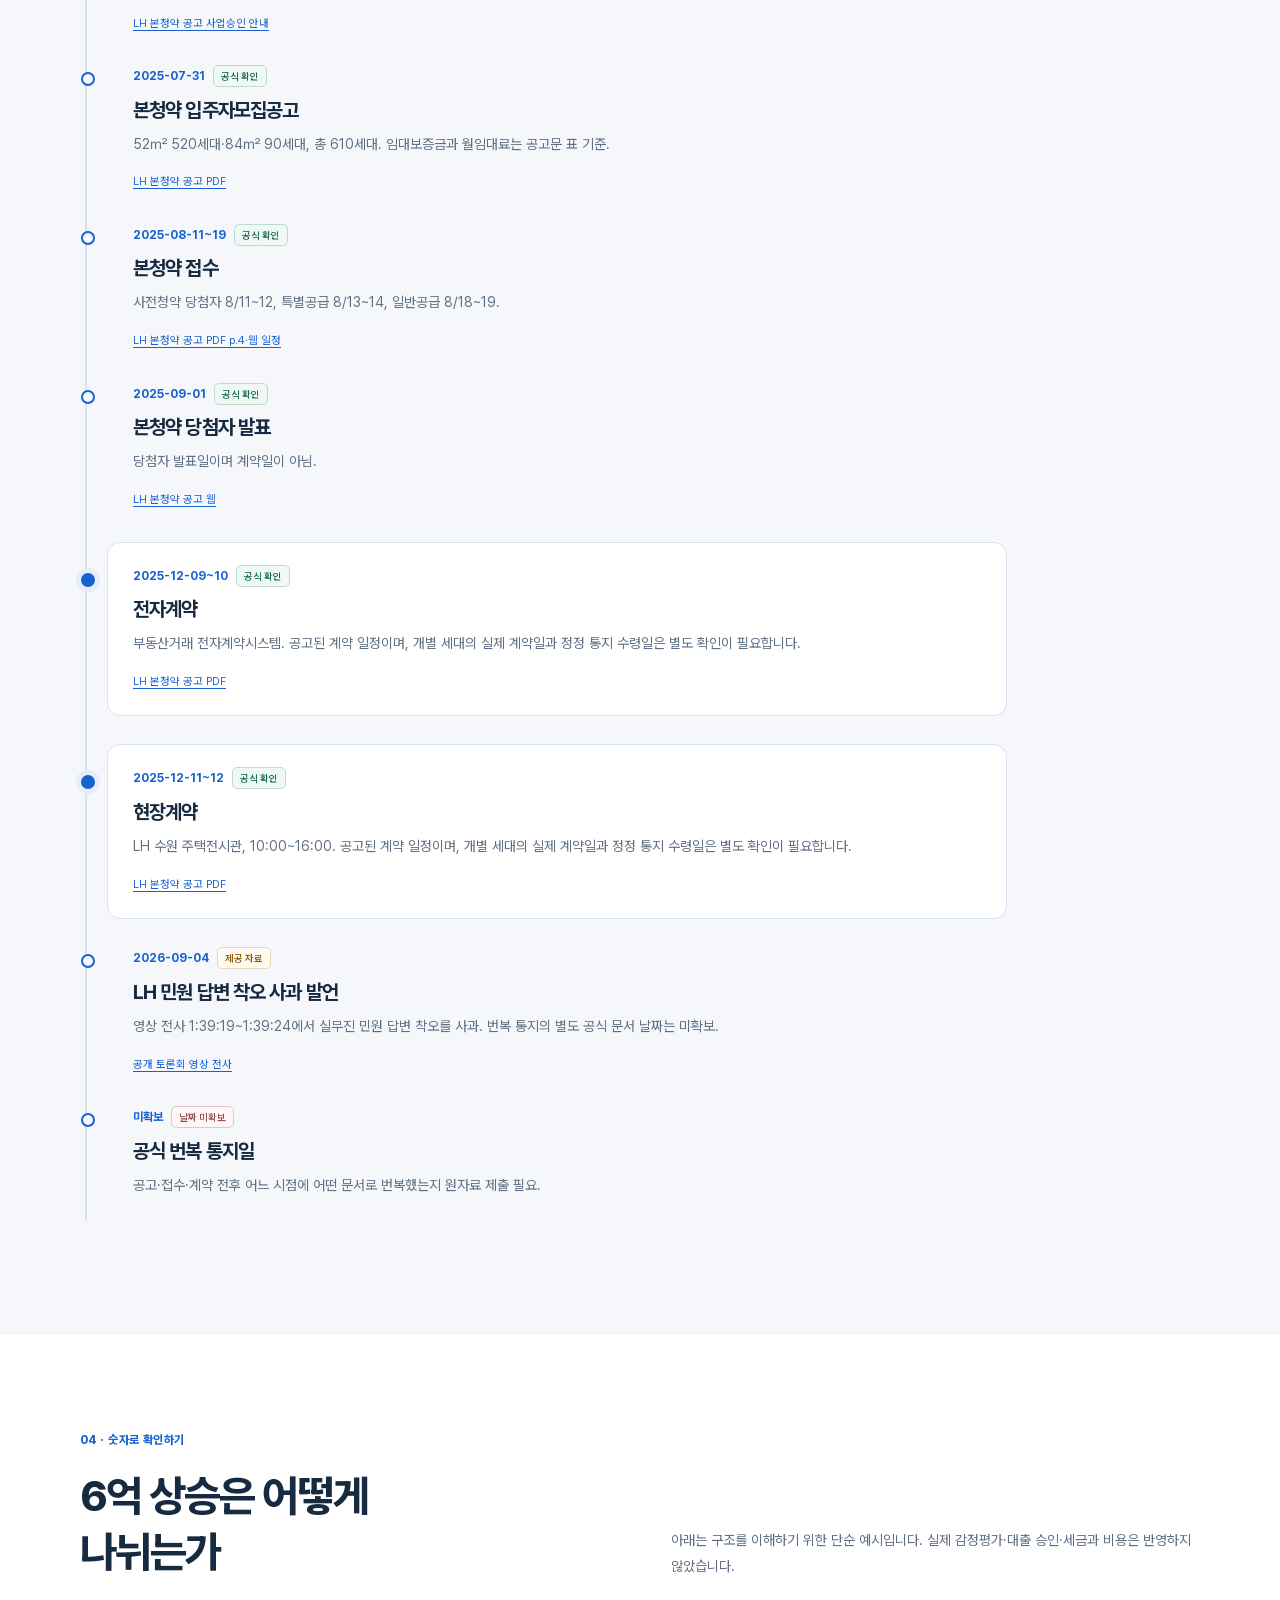
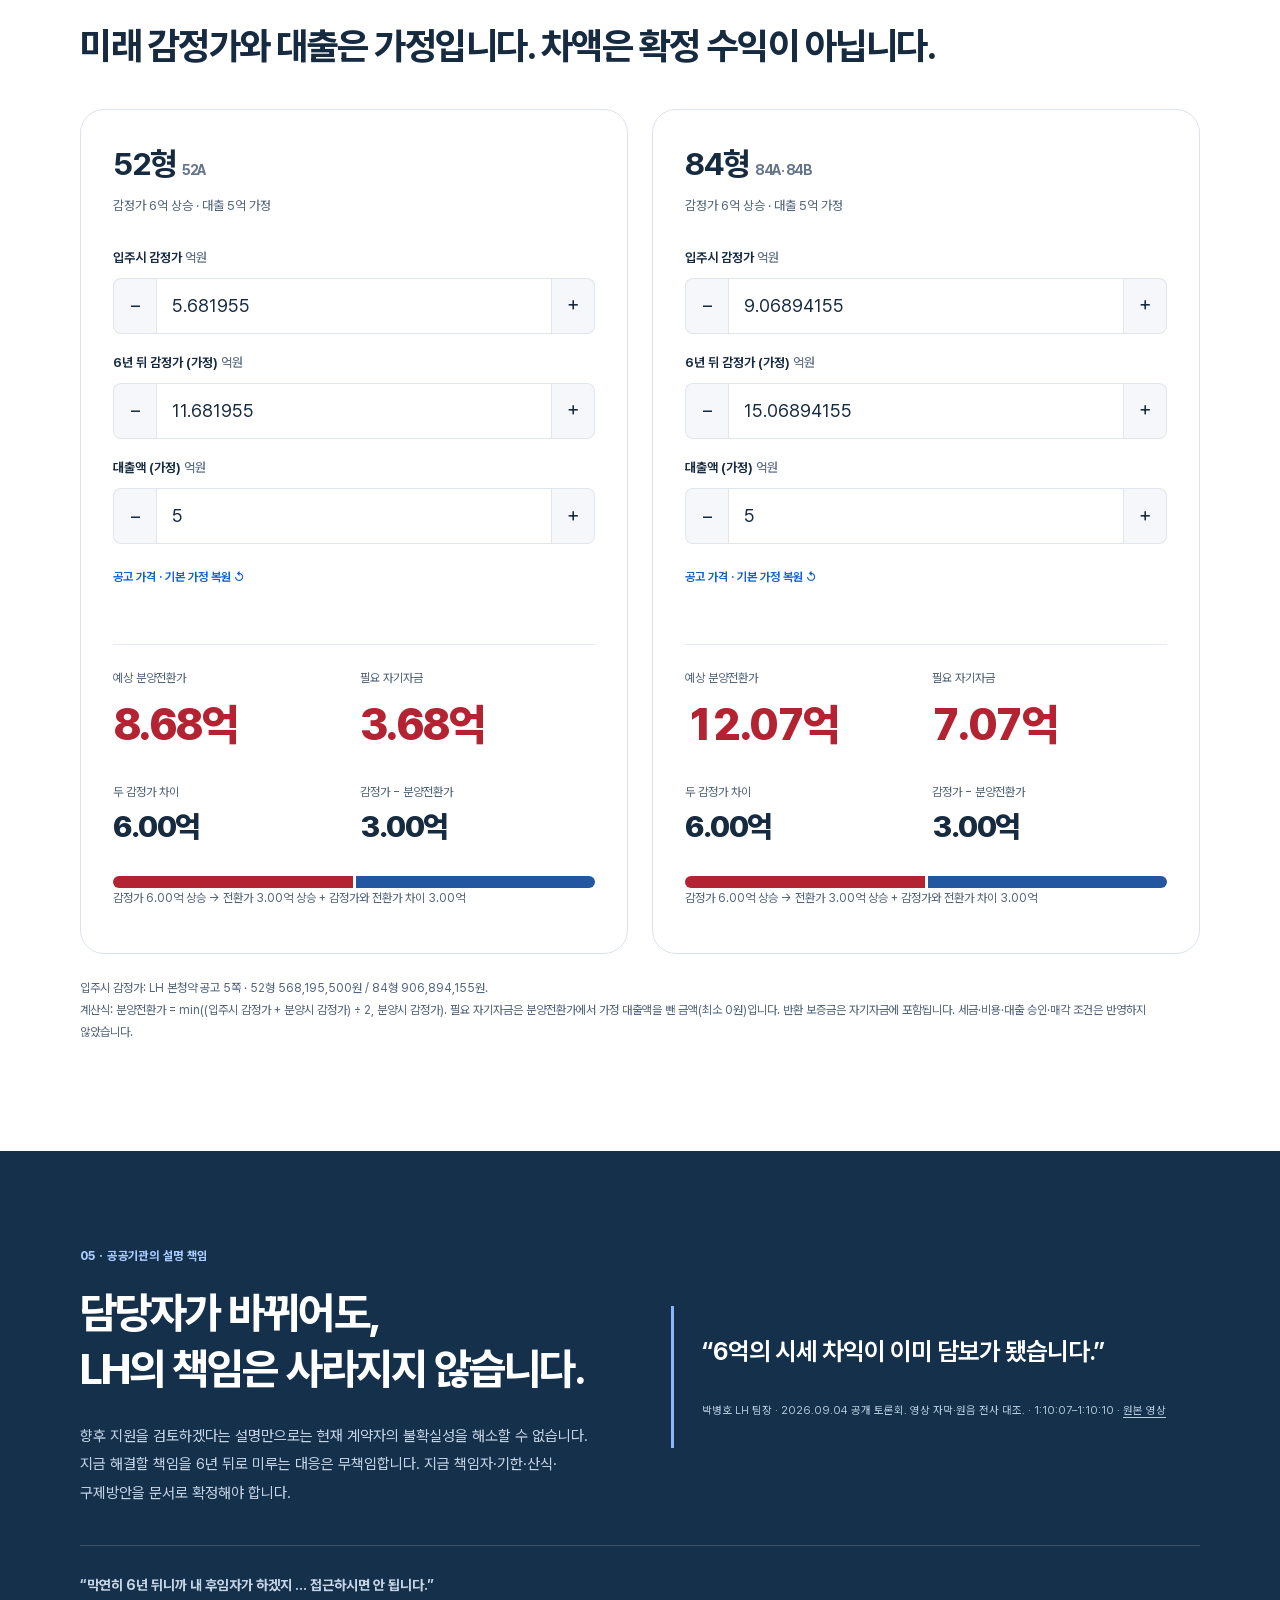
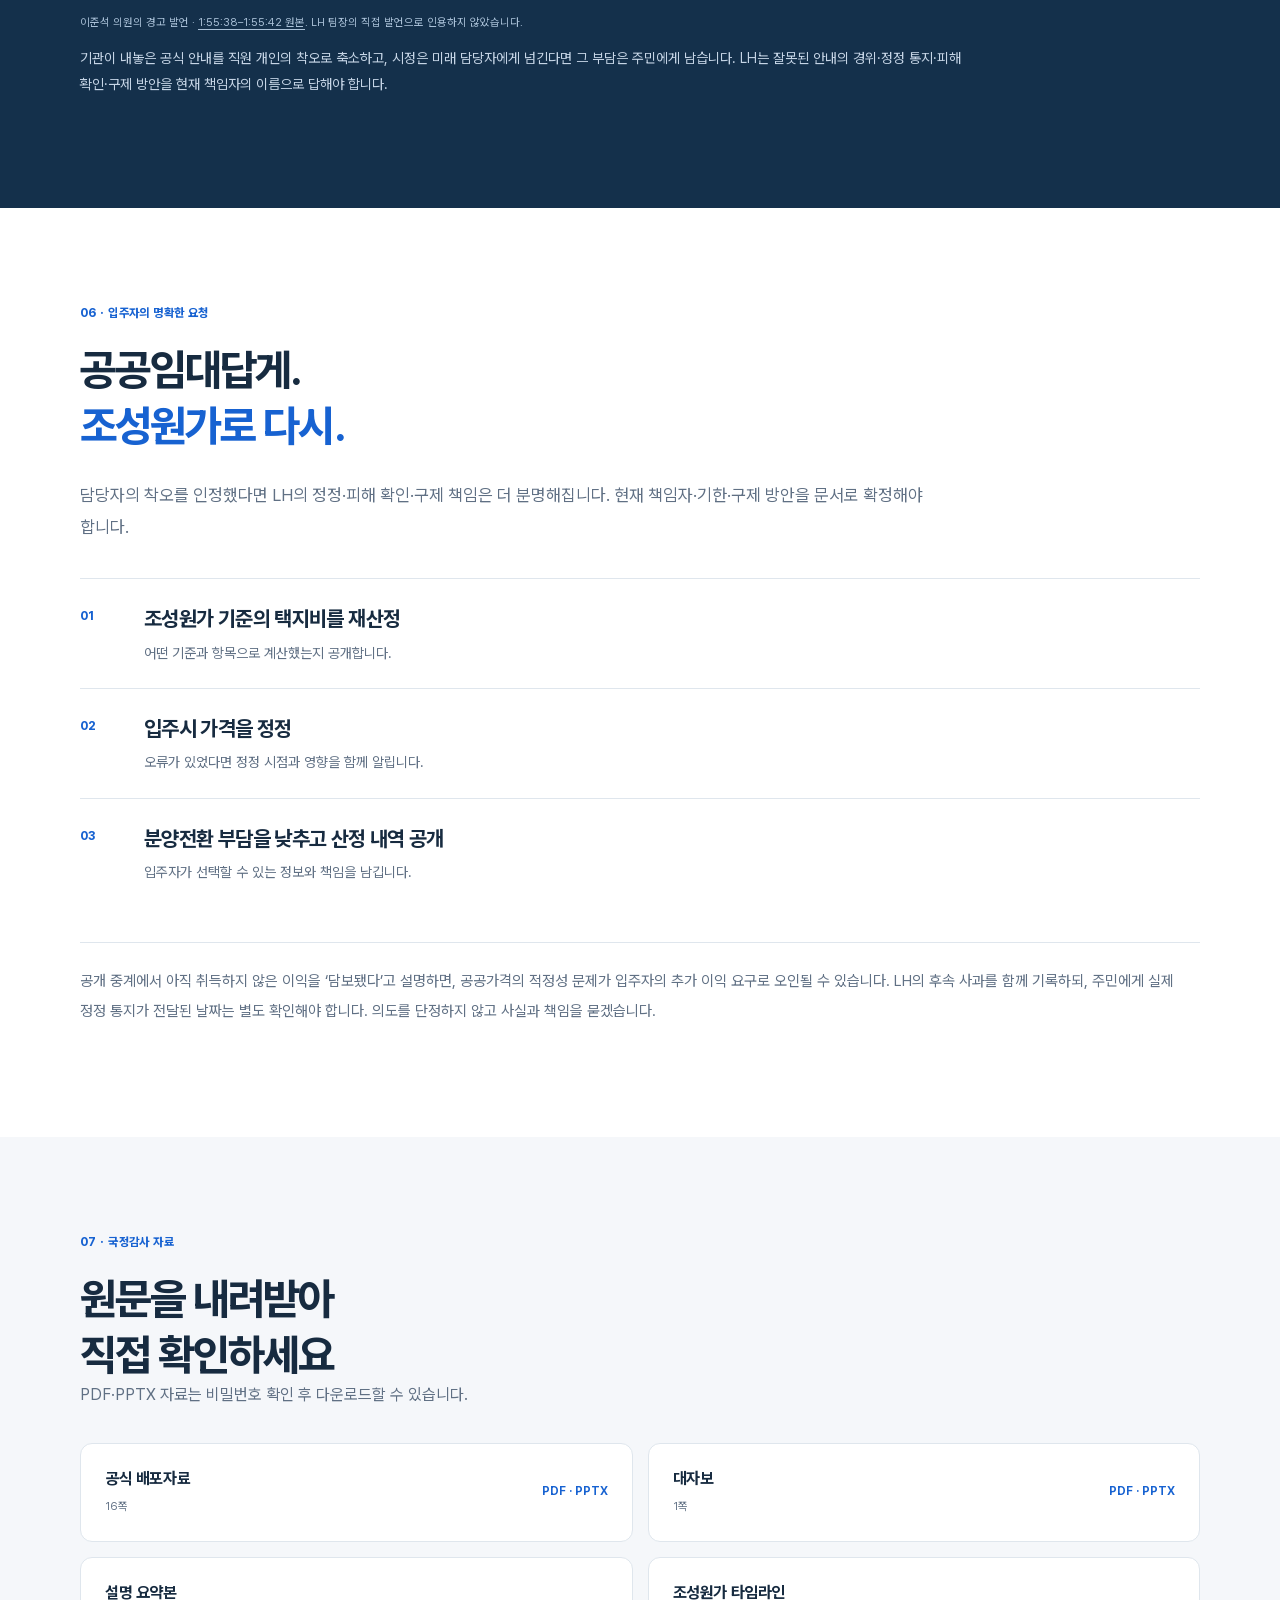
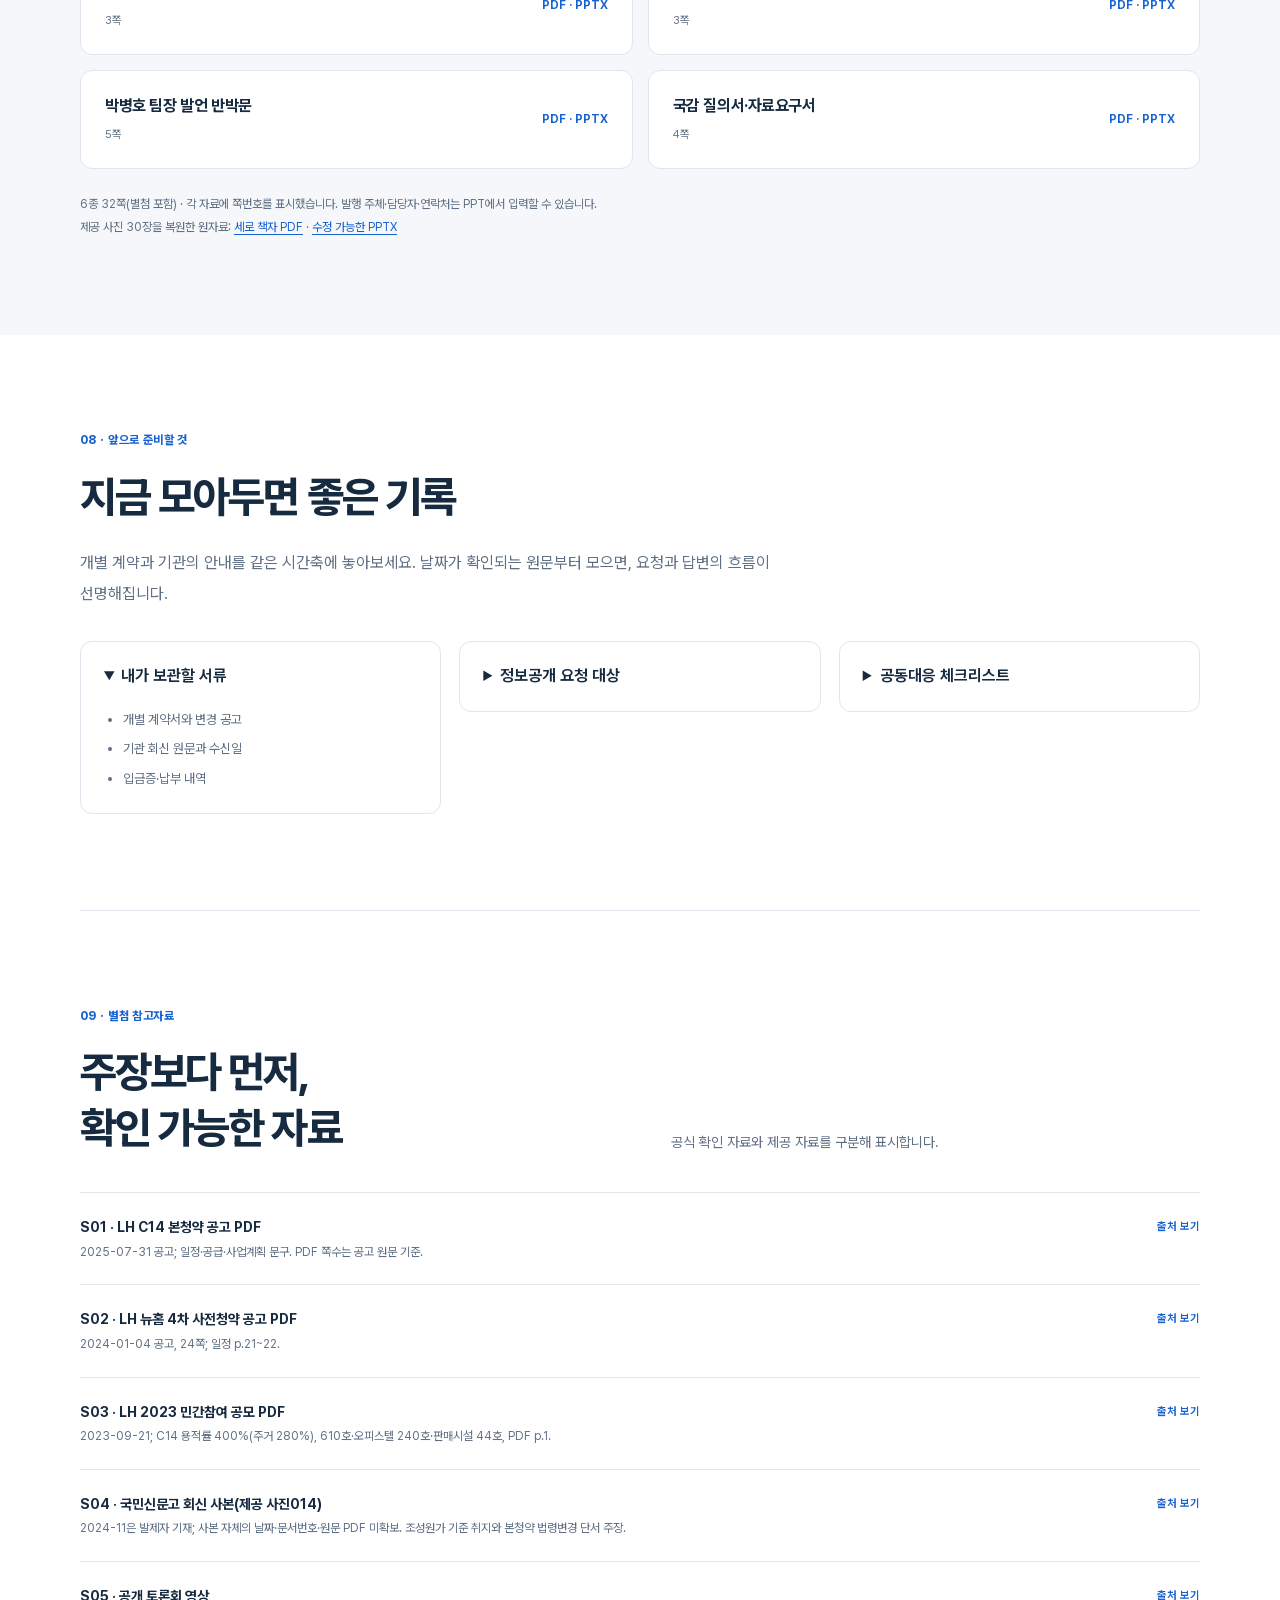
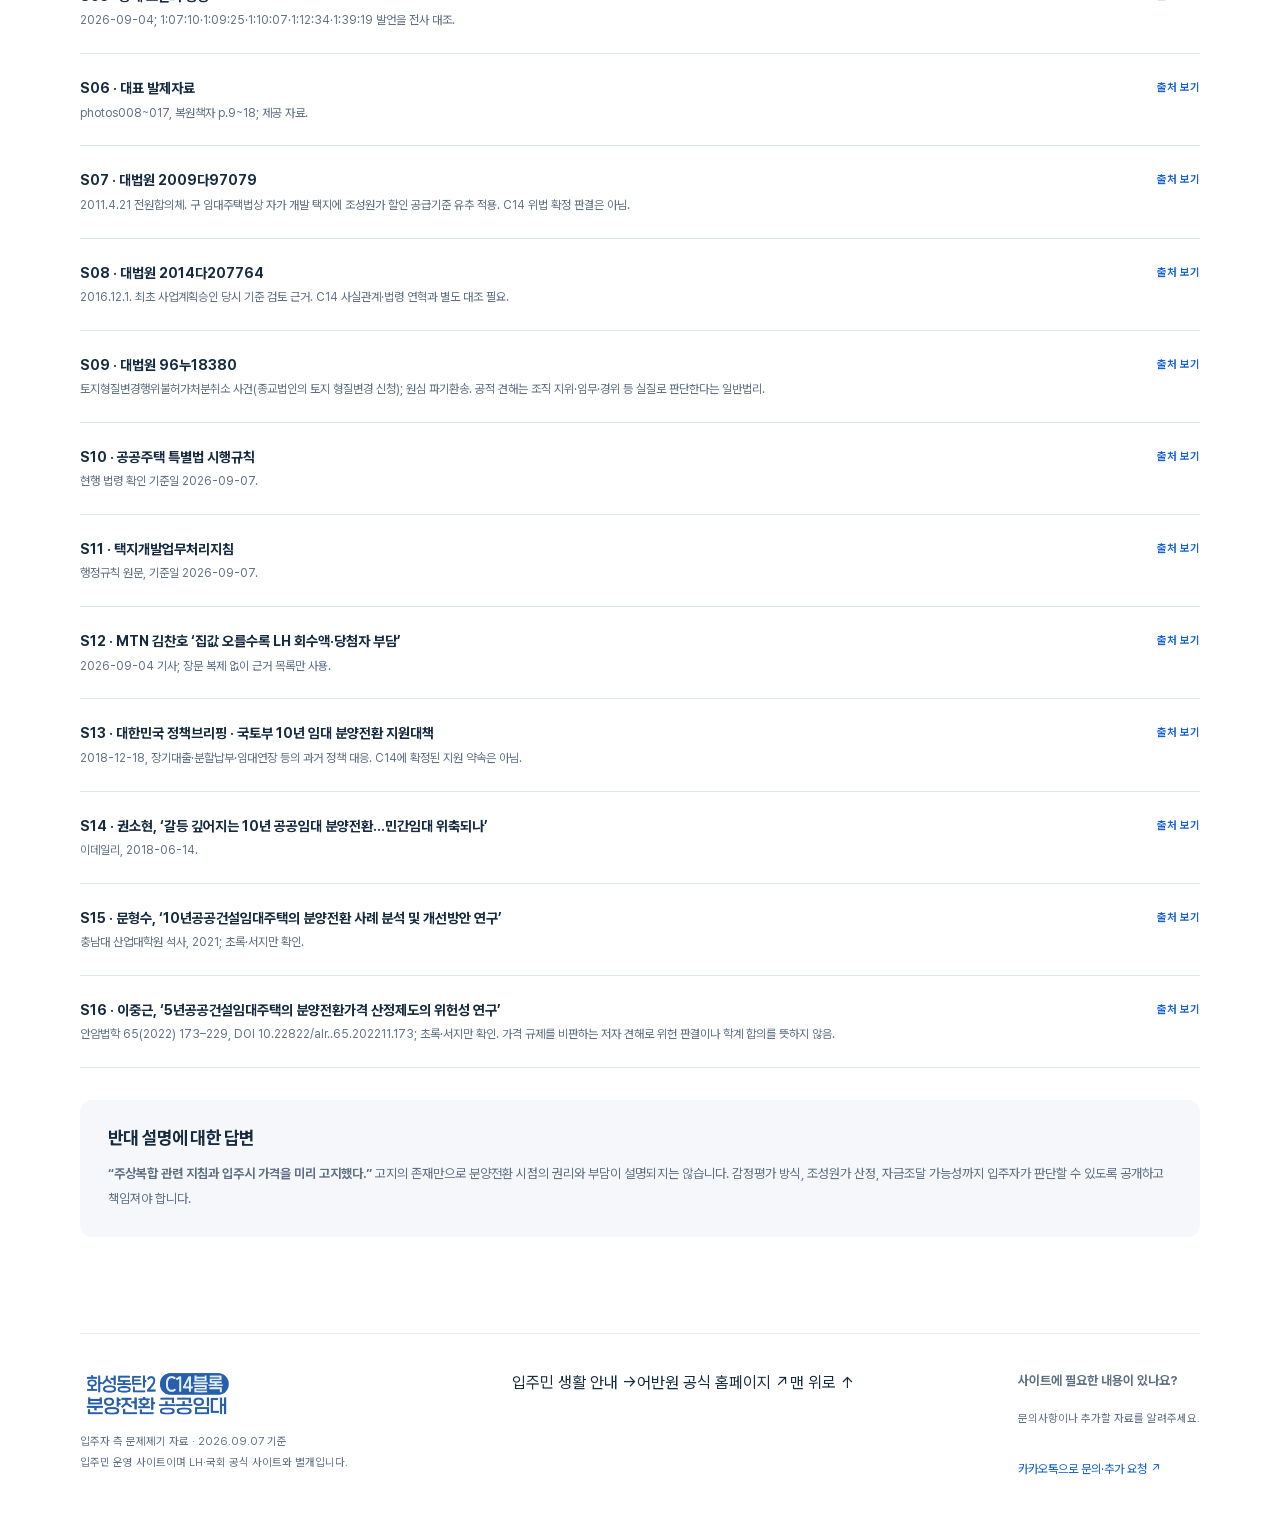
==== commit 7415c0b3: "Add 84A and 84B layouts and direct furniture controls in 2D and 3D" ====
--- a/index.html
+++ b/index.html
@@ -21,11 +21,12 @@
   <a class="skip-link" href="#top">본문 바로가기</a>
   <div class="reading-progress" aria-hidden="true"><span></span></div>
   <div class="community-bar"><div class="wrap"><div class="visitor-stats" aria-label="사이트 방문자 수" aria-live="polite"><span>오늘 방문자 <b data-stat="today">—</b><small data-stat-delta="today" aria-label="오늘 방문자 변동"></small></span><span>총 방문자 <b data-stat="total">—</b><small data-stat-delta="total" aria-label="총 방문자 변동"></small></span></div><div class="community-contacts compact-contacts"><a class="community-contact utility-link" href="https://www.elife.co.kr/Posm_list01.action?commonMap.CD_BIZ_LND=230160" target="_blank" rel="noopener noreferrer"><img src="assets/elife-logo.png" alt=""><span>어반원 공식 ↗</span></a><a class="community-contact utility-link" href="https://www.lhdt2-c14.co.kr/" target="_blank" rel="noopener noreferrer"><img class="utility-lh" src="assets/lh-footer-logo.svg" alt="LH"><span>LH C14 ↗</span></a><a class="community-contact utility-link" href="https://open.kakao.com/o/gxiyKH5h" target="_blank" rel="noopener noreferrer"><img src="assets/kakao-openchat.png" alt="카카오톡"><span>입주민 단체방 ↗</span></a><a class="community-contact utility-link" href="https://m.site.naver.com/2gcKG" target="_blank" rel="noopener noreferrer"><img src="assets/naver-cafe.ico" alt="네이버"><span>입주민 카페 ↗</span></a><a class="community-contact kakao-contact" href="https://open.kakao.com/o/s3EgWwLi" target="_blank" rel="noopener noreferrer" aria-label="홈페이지 운영자에게 카카오톡으로 연락하기 (새 창)"><span class="contact-icon"><img src="assets/kakao-openchat.png" alt=""></span><span>홈페이지 운영자</span></a><a class="community-contact" href="https://www.youtube.com/watch?v=ZBfcnx8diAg" target="_blank" rel="noopener noreferrer" aria-label="공개 토론회 영상에서 의견 나누기 (새 창)"><span class="contact-icon" aria-hidden="true"><span class="youtube-icon"></span></span><span>'26.9.4 토론회 영상 ↗</span></a></div></div></div>
-  <header class="site-header shared-header"><a class="elife-brand" href="index.html#site-top" aria-label="동탄역 어반원 · 메인페이지 맨 위로"><div class="elife-brand-label"><img src="assets/elife-logo.png" width="30" height="14" alt=""><span>e편한세상</span></div><img class="urbanone-wordmark" src="assets/urbanone-wordmark.png" width="225" height="50" alt="동탄역 어반원"></a><a class="brand" href="index.html#site-top" aria-label="C14 · 메인페이지 맨 위로"><span class="brand-wordmark"><img src="assets/c14-logo.png" width="180" height="53" alt="화성동탄2 C14블록 분양전환 공공임대"></span></a><nav class="area-nav" aria-label="사이트 영역"><a href="index.html" aria-current="page">조성원가 쟁점</a><a href="residents.html">입주민 생활 안내</a></nav></header><nav class="site-subnav" aria-label="조성원가 쟁점 목차"><div class="wrap"><a href="#article-actions">기사·댓글 참여</a><a href="#resident-community">카페·단체방</a><a href="aircon.html">에어컨 정보</a><a href="#issue">쟁점</a><a href="#timeline">타임라인</a><a href="#calculator">가격 계산</a><a href="#future-prep">향후 준비</a><a href="#downloads">국감 자료</a><a href="#sources">별첨·출처</a></div></nav>
+  <header class="site-header shared-header"><a class="elife-brand" href="index.html#site-top" aria-label="동탄역 어반원 · 메인페이지 맨 위로"><div class="elife-brand-label"><img src="assets/elife-logo.png" width="30" height="14" alt=""><span>e편한세상</span></div><img class="urbanone-wordmark" src="assets/urbanone-wordmark.png" width="225" height="50" alt="동탄역 어반원"></a><a class="brand" href="index.html#site-top" aria-label="C14 · 메인페이지 맨 위로"><span class="brand-wordmark"><img src="assets/c14-logo.png" width="180" height="53" alt="화성동탄2 C14블록 분양전환 공공임대"></span></a><nav class="area-nav" aria-label="사이트 영역"><a href="index.html" aria-current="page">조성원가 쟁점</a><a href="residents.html">입주민 생활 안내</a></nav></header><nav class="site-subnav" aria-label="조성원가 쟁점 목차"><div class="wrap">
+      <a href="planner.html">우리 집 가구 배치</a><a href="#article-actions">기사·댓글 참여</a><a href="#resident-community">카페·단체방</a><a href="aircon.html">에어컨 정보</a><a href="#issue">쟁점</a><a href="#timeline">타임라인</a><a href="#calculator">가격 계산</a><a href="#future-prep">향후 준비</a><a href="#downloads">국감 자료</a><a href="#sources">별첨·출처</a></div></nav>
 
 
   <main id="top">
-<aside class="site-update wrap" aria-label="최근 업데이트"><span class="site-update-badge">업데이트</span><time datetime="2026-09-16">2026.09.16</time><a href="residents.html#drawings"><strong>52A · 84A · 84B 상세 설계도 추가</strong><span>PDF 보기 · DWG 원본 다운로드 <b aria-hidden="true">↗</b></span></a></aside>
+<aside class="site-update wrap" aria-label="최근 업데이트"><span class="site-update-badge">업데이트</span><time datetime="2026-09-16">2026.09.16</time><a href="residents.html#drawings"><strong>52A · 84A · 84B 상세 설계도 추가</strong><span>PDF 보기 · DWG 원본 다운로드 <b aria-hidden="true">↗</b></span></a><a href="planner.html"><strong>우리 집 가구 배치 오픈</strong><span>52A · 84A · 84B / 2D·3D 직접 조절 ↗</span></a></aside>
     <section id="article-actions" class="article-actions wrap" aria-labelledby="article-actions-heading"><header class="article-actions-header"><div><p class="article-actions-label">댓글 · 좋아요 참여</p><h2 id="article-actions-heading" class="article-actions-heading">우리 아파트 기사, 함께 알려주세요</h2><p class="article-actions-intro">기사를 읽고, 댓글과 공감으로 의견을 남겨주세요.</p></div></header><div class="article-action-list"><article class="article-action-item is-featured"><a class="article-action-link" href="https://n.news.naver.com/article/001/0016294017?sid=100" target="_blank" rel="noopener noreferrer" aria-label="정희용, 뉴홈 방지법 발의 기사 (새 창에서 열림)"><div class="article-action-meta"><span>연합뉴스</span><span>2026-09-07</span><span>네이버</span></div><h3 class="article-action-title">정희용, '뉴홈 방지법' 발의…“조건 변경에 피해 보면 정부지원”</h3><p class="article-action-summary">공공주택 조건 변경에 따른 피해 지원 법안 발의 소식입니다.</p><span class="article-action-participate" aria-hidden="true">댓글·공감 참여 · 클릭 ↗</span><div class="article-action-metrics" data-article-metrics="yonhap-newhome-20260907">댓글·공감 수는 기사 원문에서 확인할 수 있습니다.</div></a></article></div><p class="article-actions-footnote">댓글·공감은 기사 원문에서 참여할 수 있습니다.</p></section>
     <section id="resident-community" class="resident-community wrap" aria-labelledby="resident-community-heading"><header><p class="eyebrow">동탄역 이편한세상 어반원</p><h2 id="resident-community-heading">입주민과 함께 소식을 나누세요</h2><p>카드를 누르면 바로 연결됩니다. PC에서는 QR코드를 스캔해도 됩니다.</p></header><div class="resident-community-grid"><a class="resident-community-card" href="https://open.kakao.com/o/gxiyKH5h" target="_blank" rel="noopener noreferrer" aria-label="입주민 카카오톡 단체방 입장 (새 창)"><img class="resident-community-qr" src="assets/resident-kakao-qr.png" width="160" height="160" alt="카카오톡 단체방 QR코드"><div><span class="resident-community-label"><img src="assets/kakao-openchat.png" width="24" height="24" alt="">카카오톡 단체방</span><p>입주민과 실시간으로<br>정보와 의견을 나누세요.</p><strong>단체방 입장 · 클릭 ↗</strong></div></a><a class="resident-community-card" href="https://m.site.naver.com/2gcKG" target="_blank" rel="noopener noreferrer" aria-label="입주민 네이버 카페 방문 (새 창)"><img class="resident-community-qr" src="assets/resident-cafe-qr.png" width="160" height="160" alt="입주민 네이버 카페 QR코드"><div><span class="resident-community-label"><img src="assets/naver-cafe.ico" width="24" height="24" alt="">입주민 네이버 카페</span><p>공지와 자료, 입주 준비 정보를<br>한곳에서 확인하세요.</p><strong>카페 방문 · 클릭 ↗</strong></div></a></div></section>
 
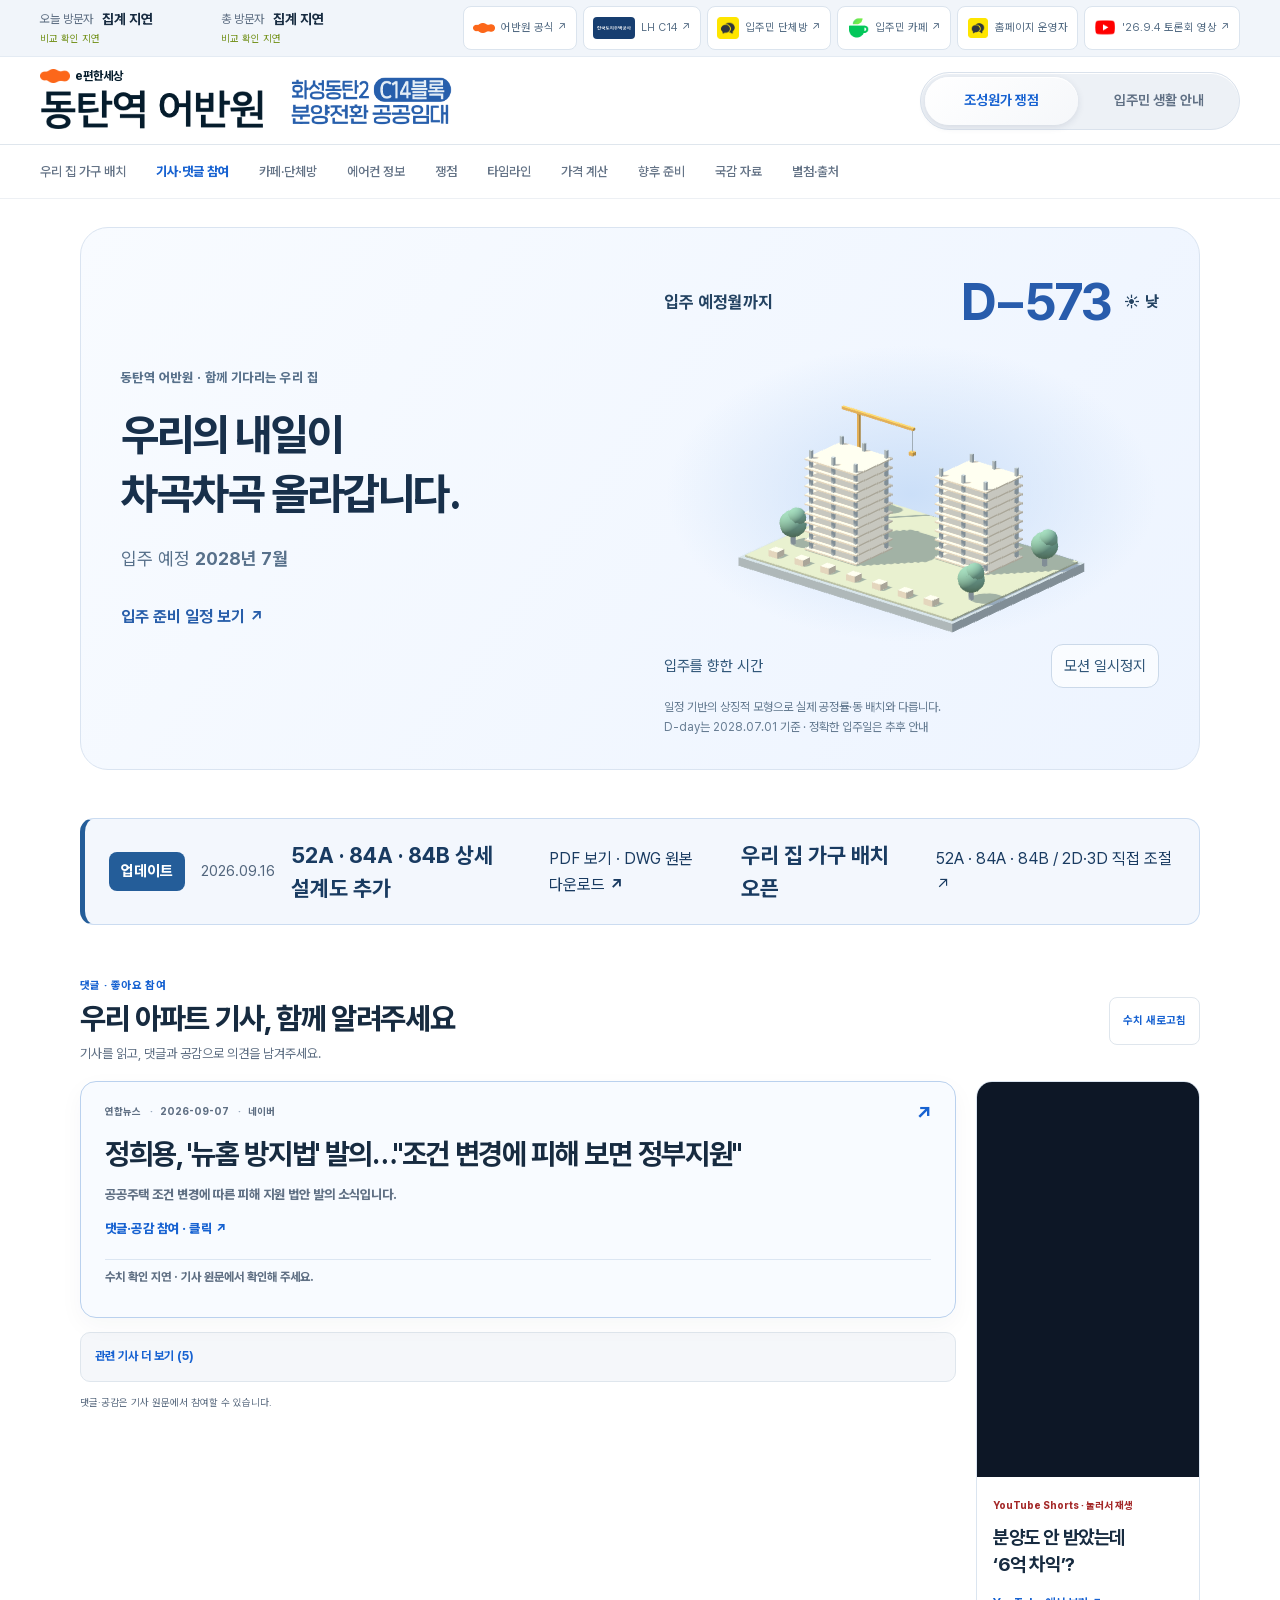
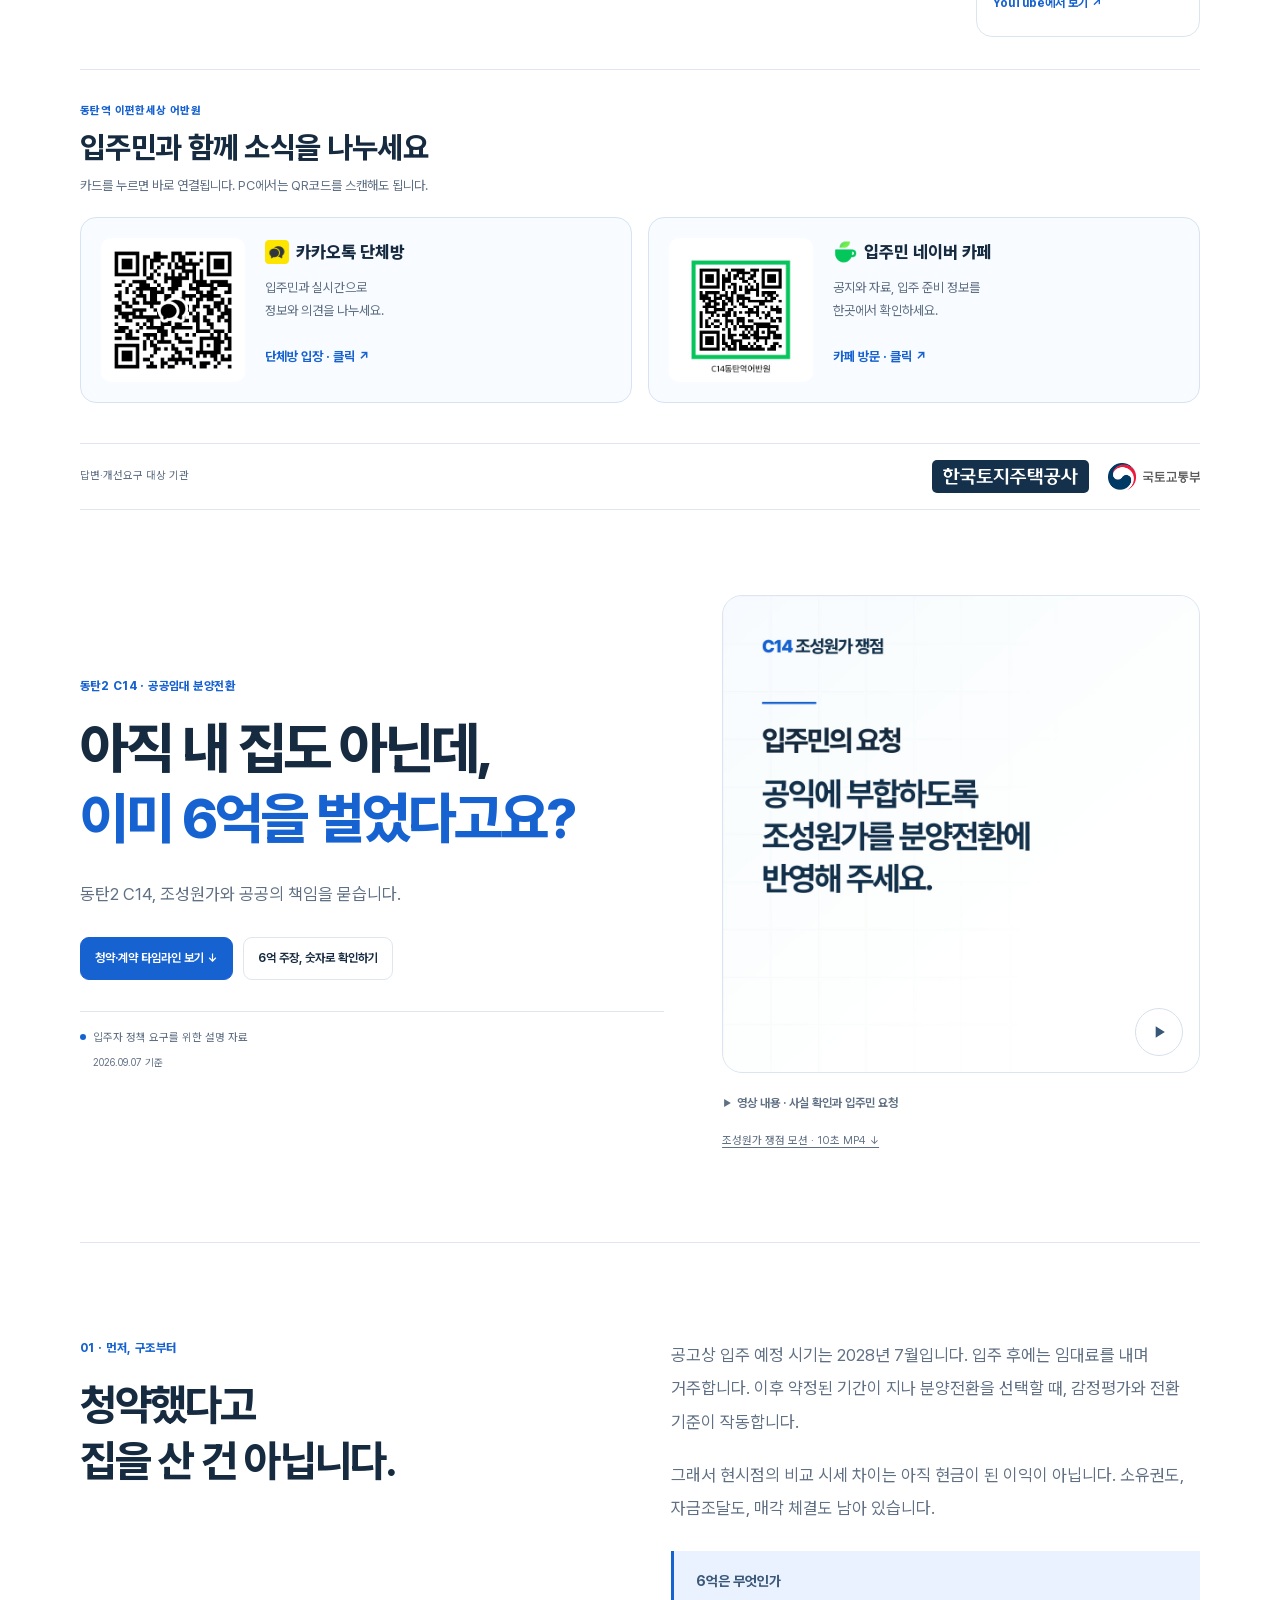
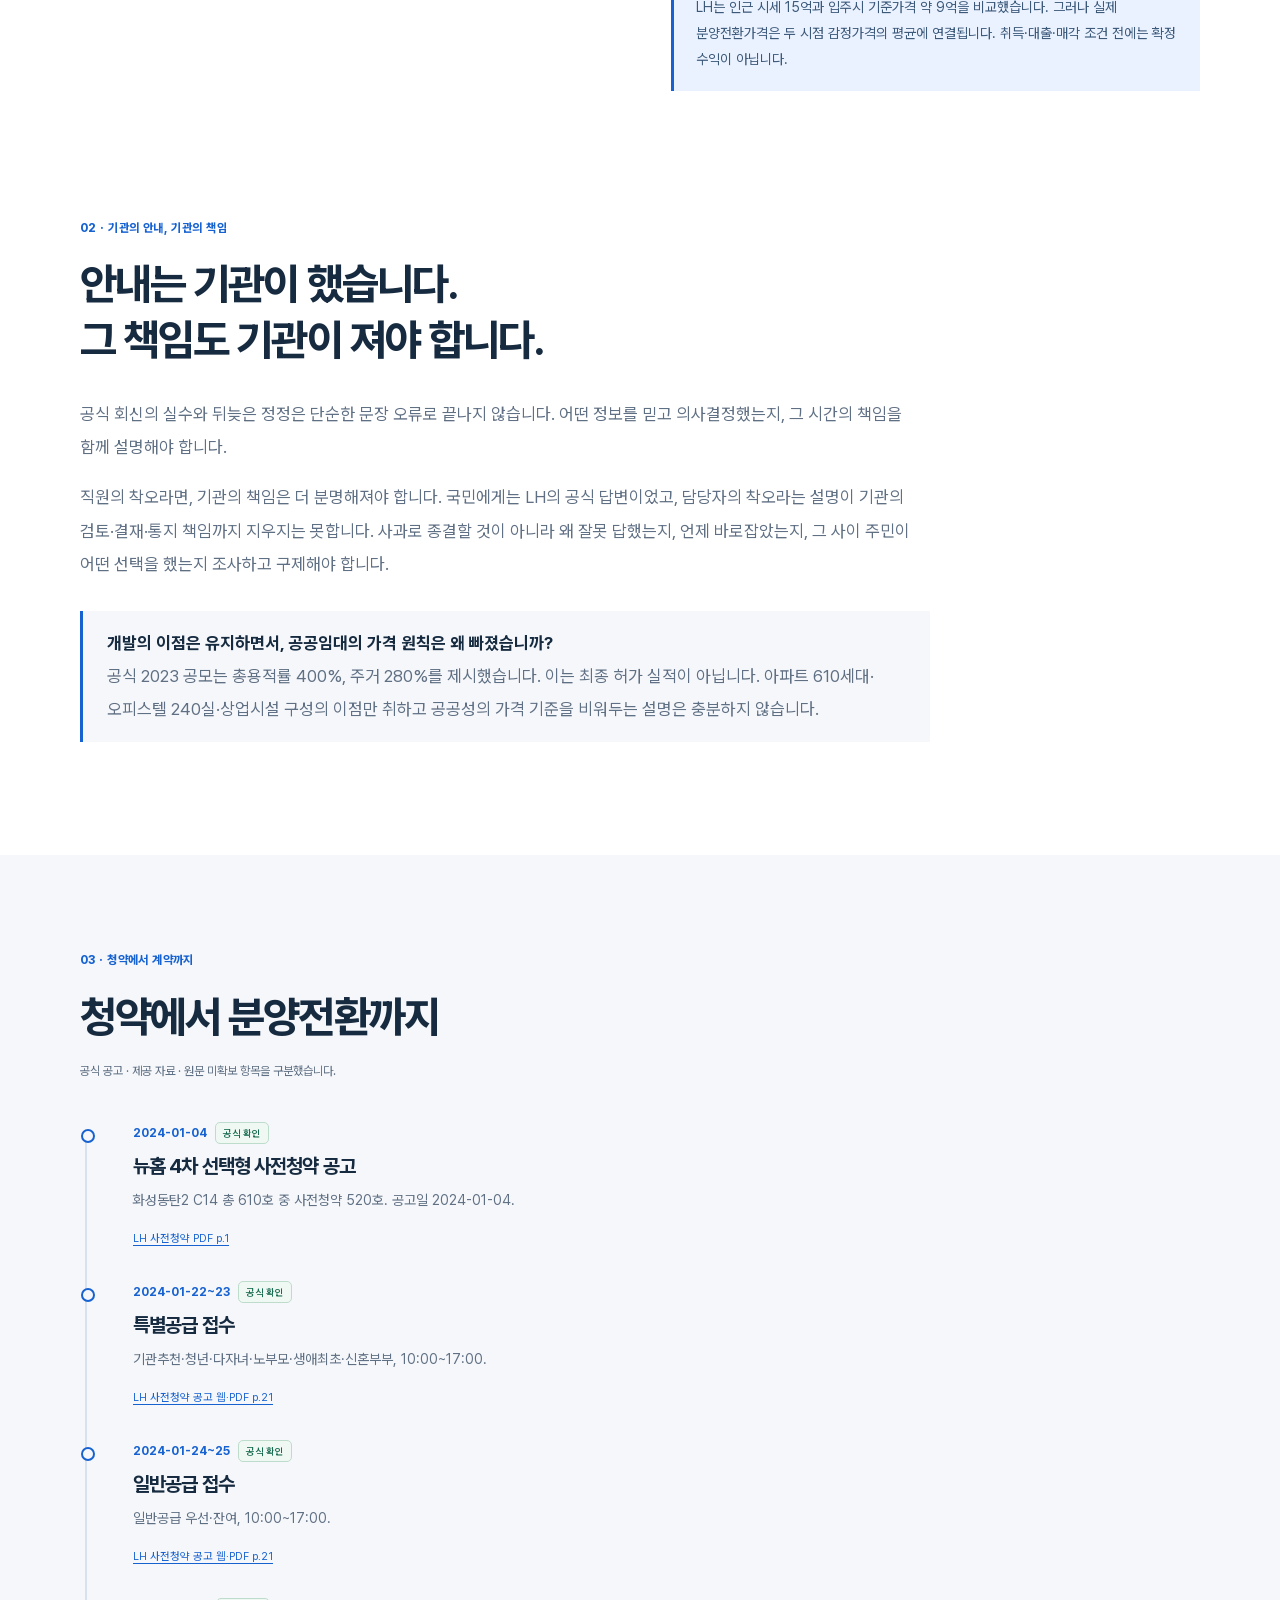
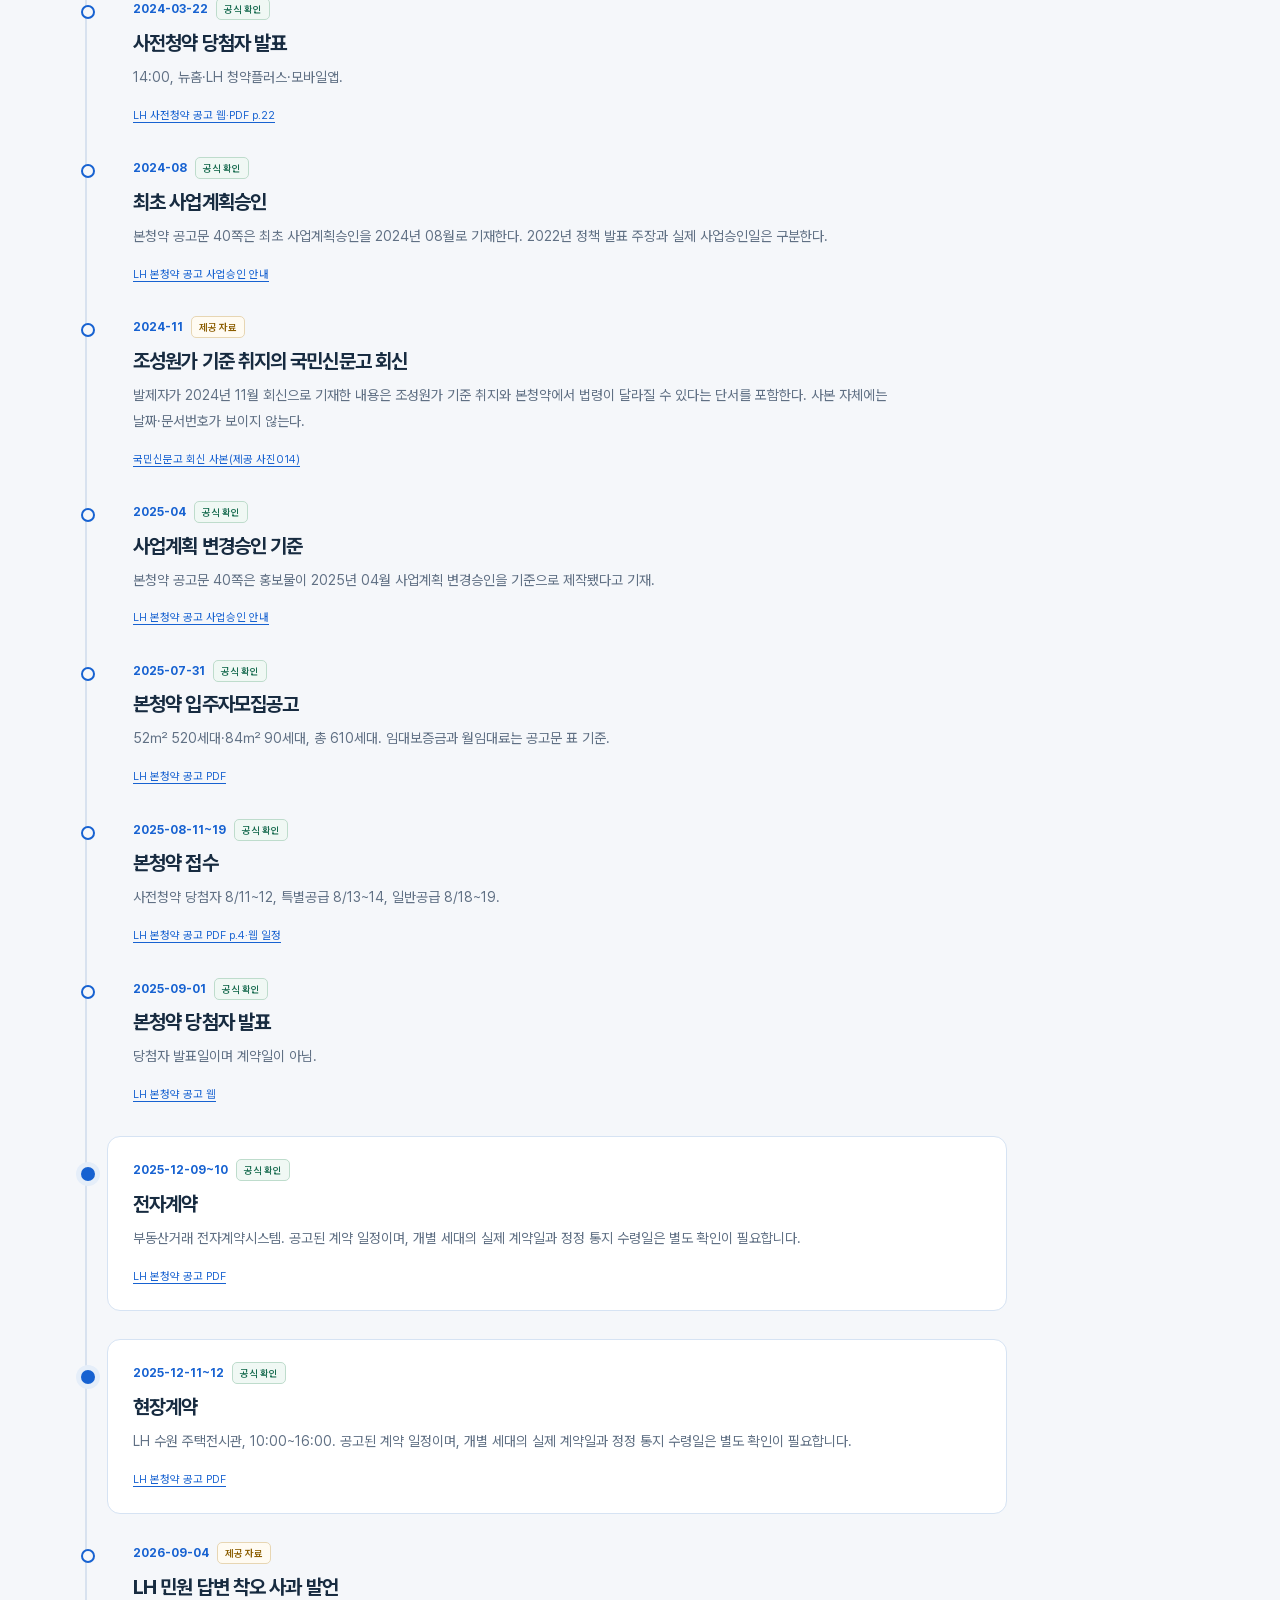
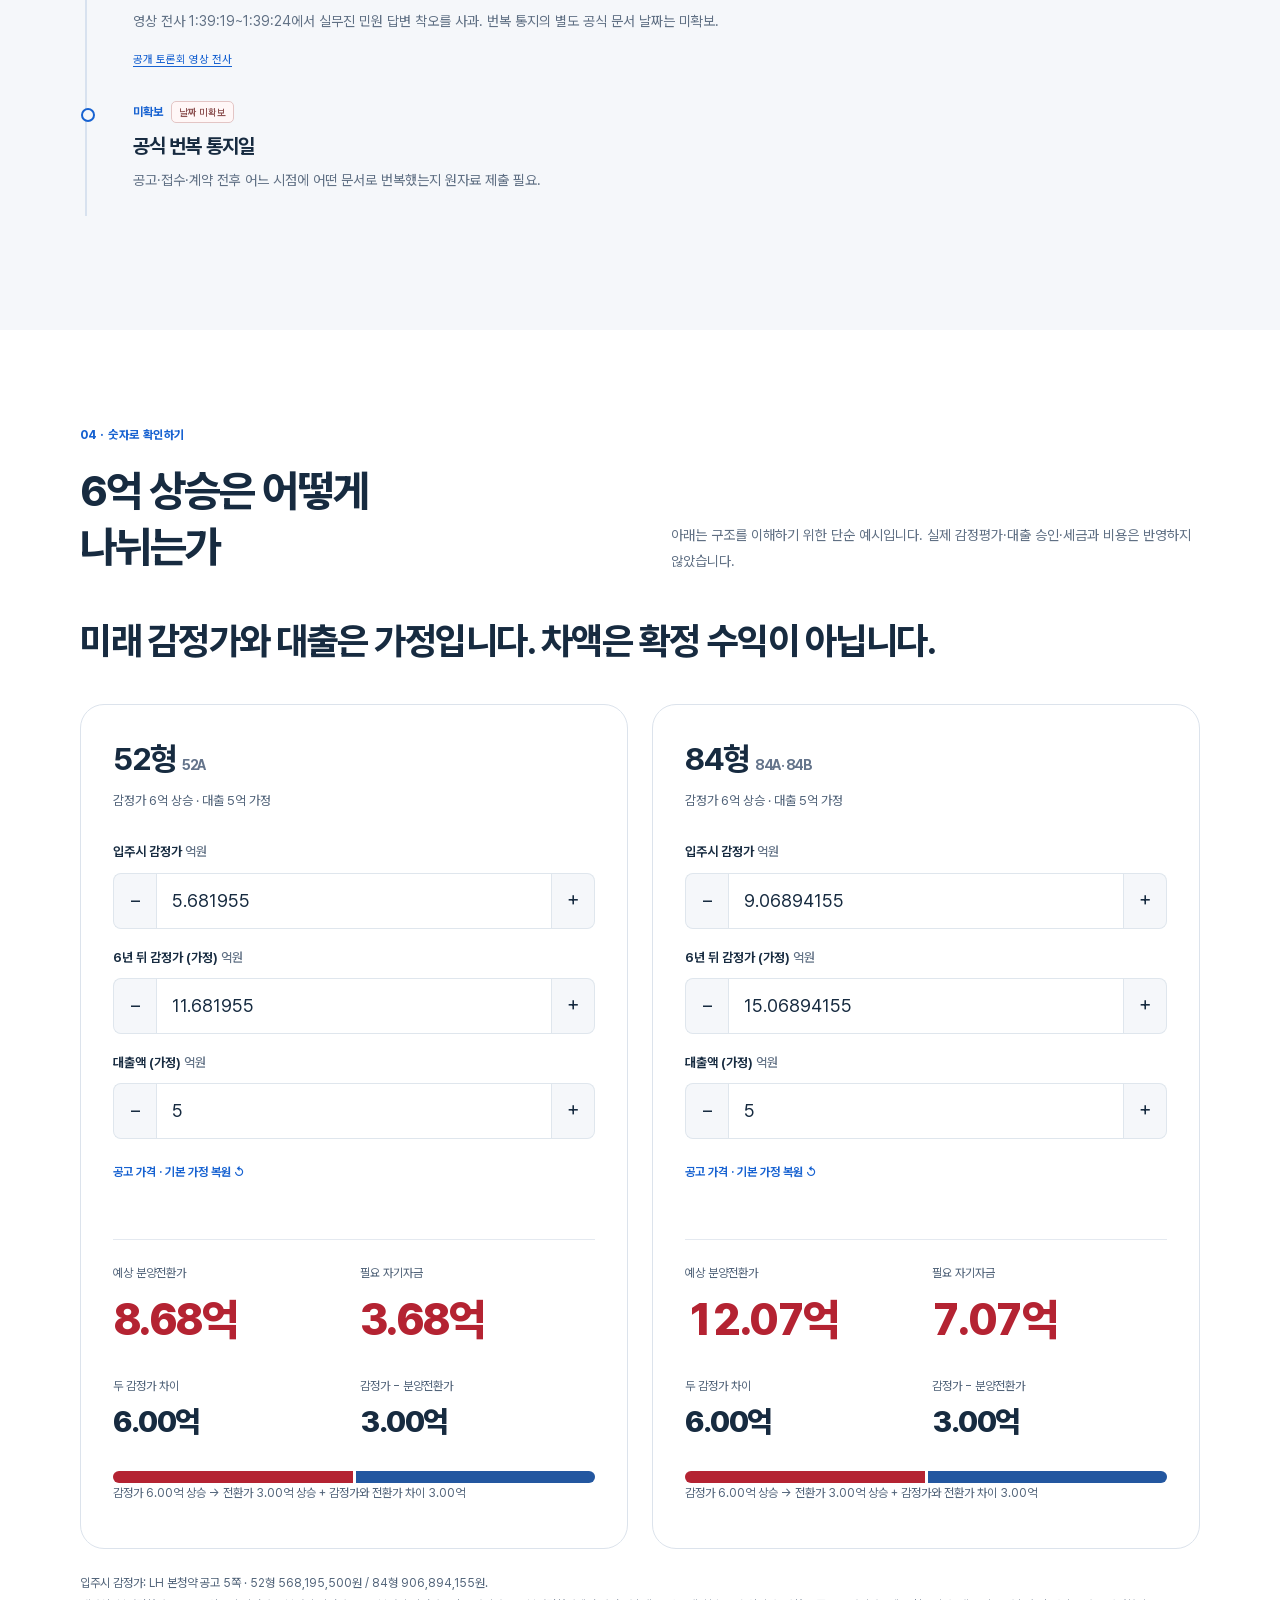
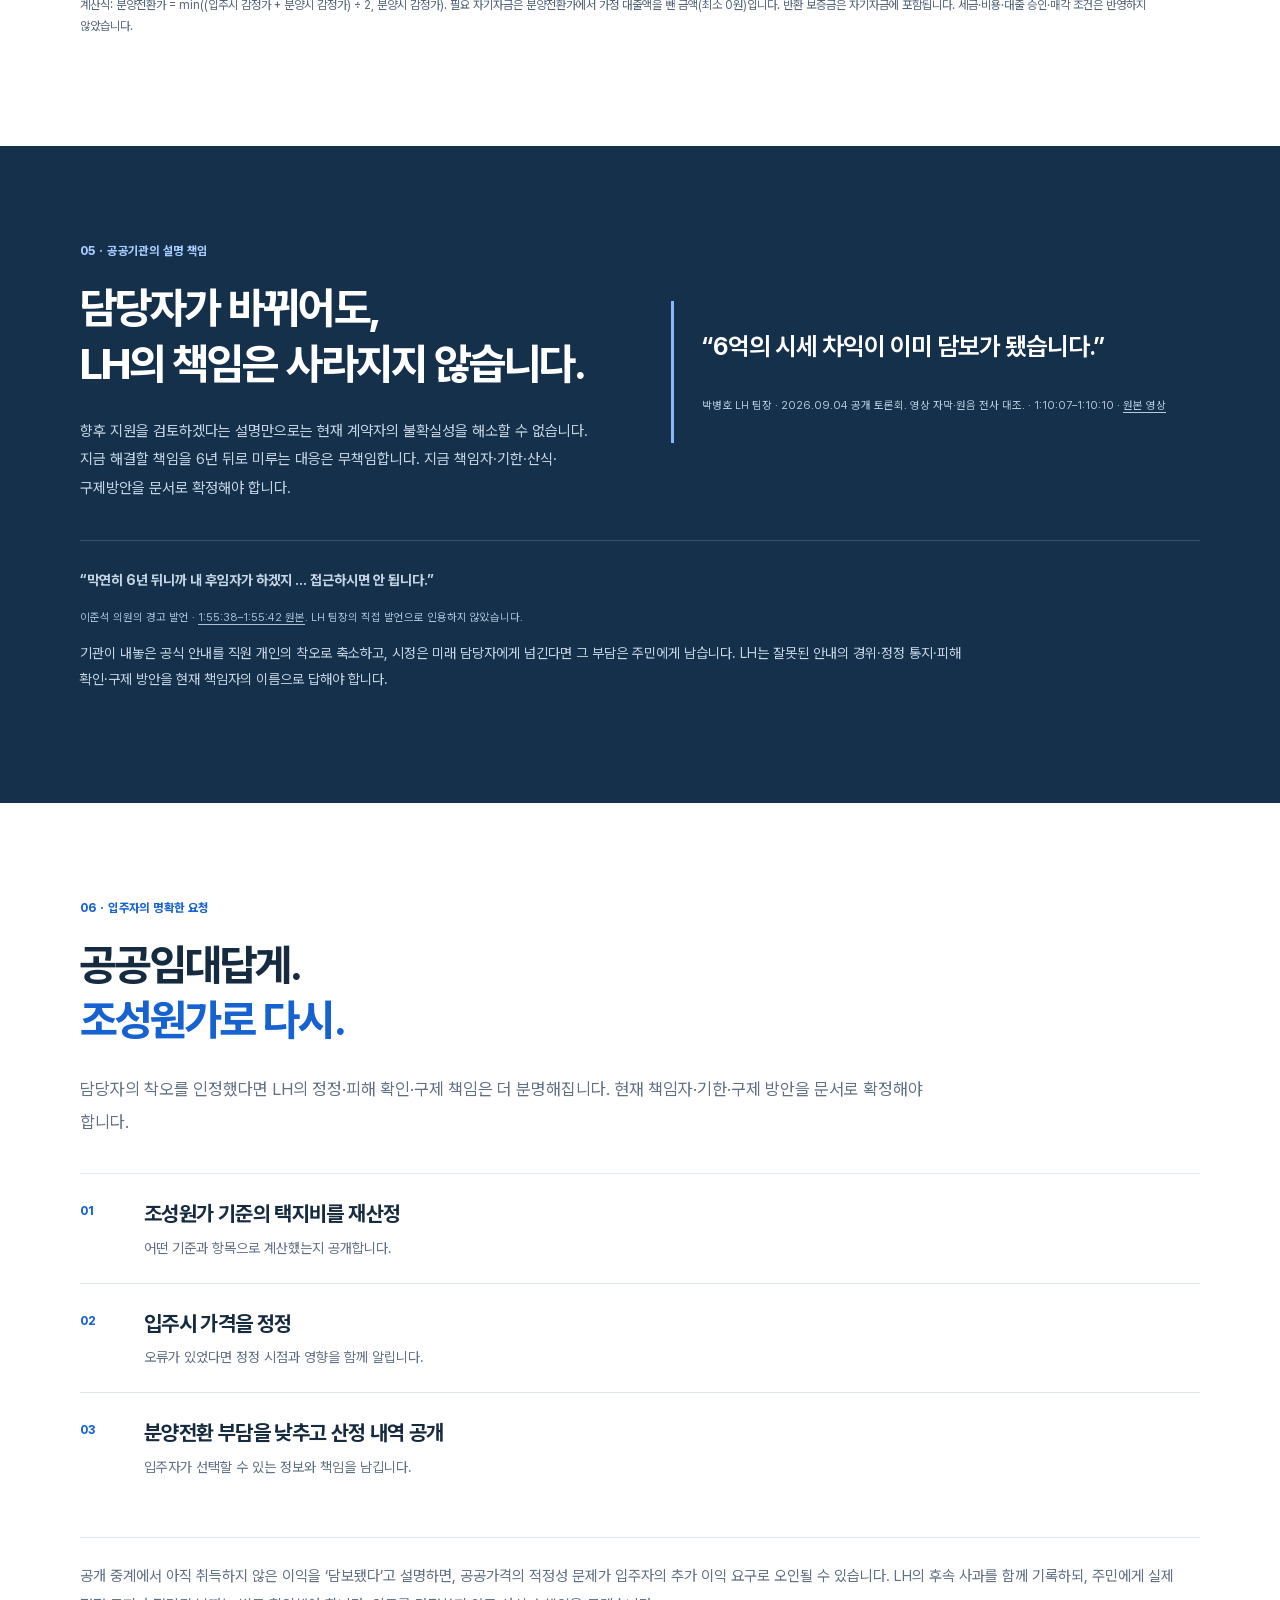
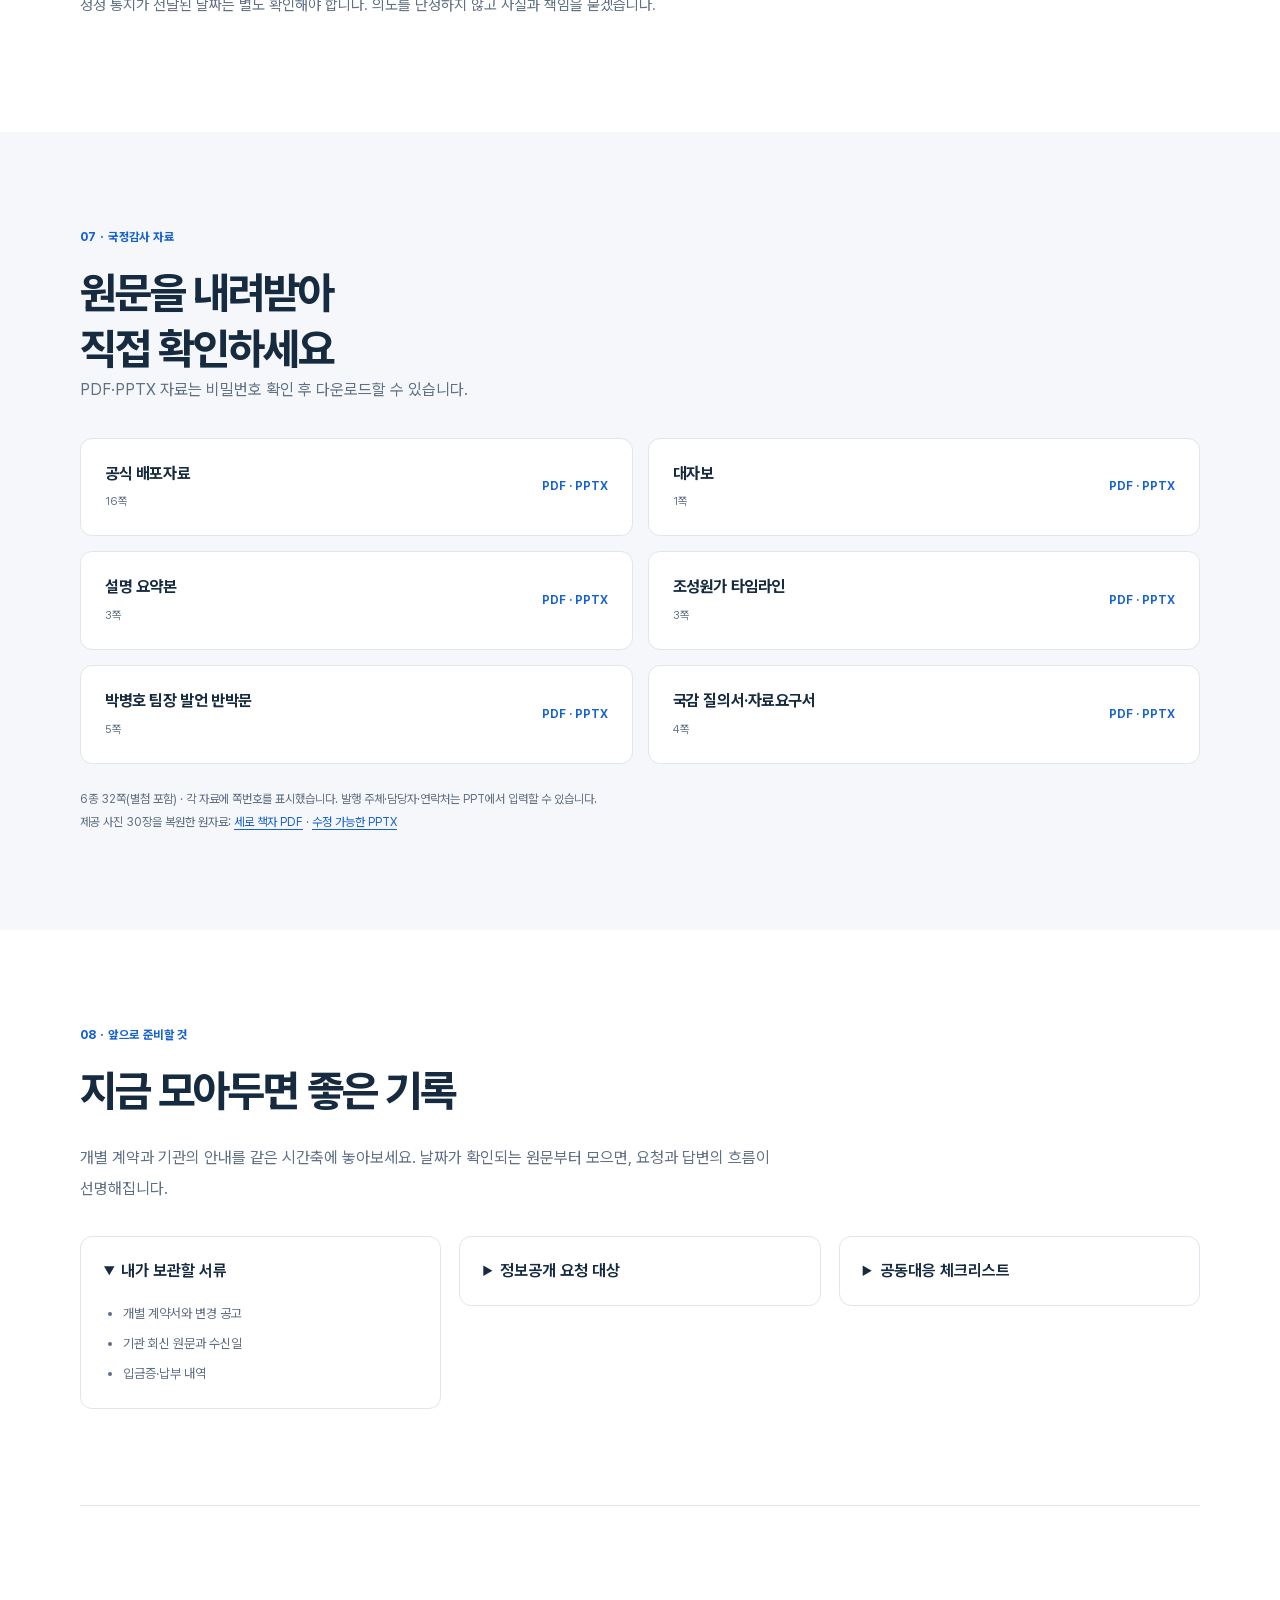
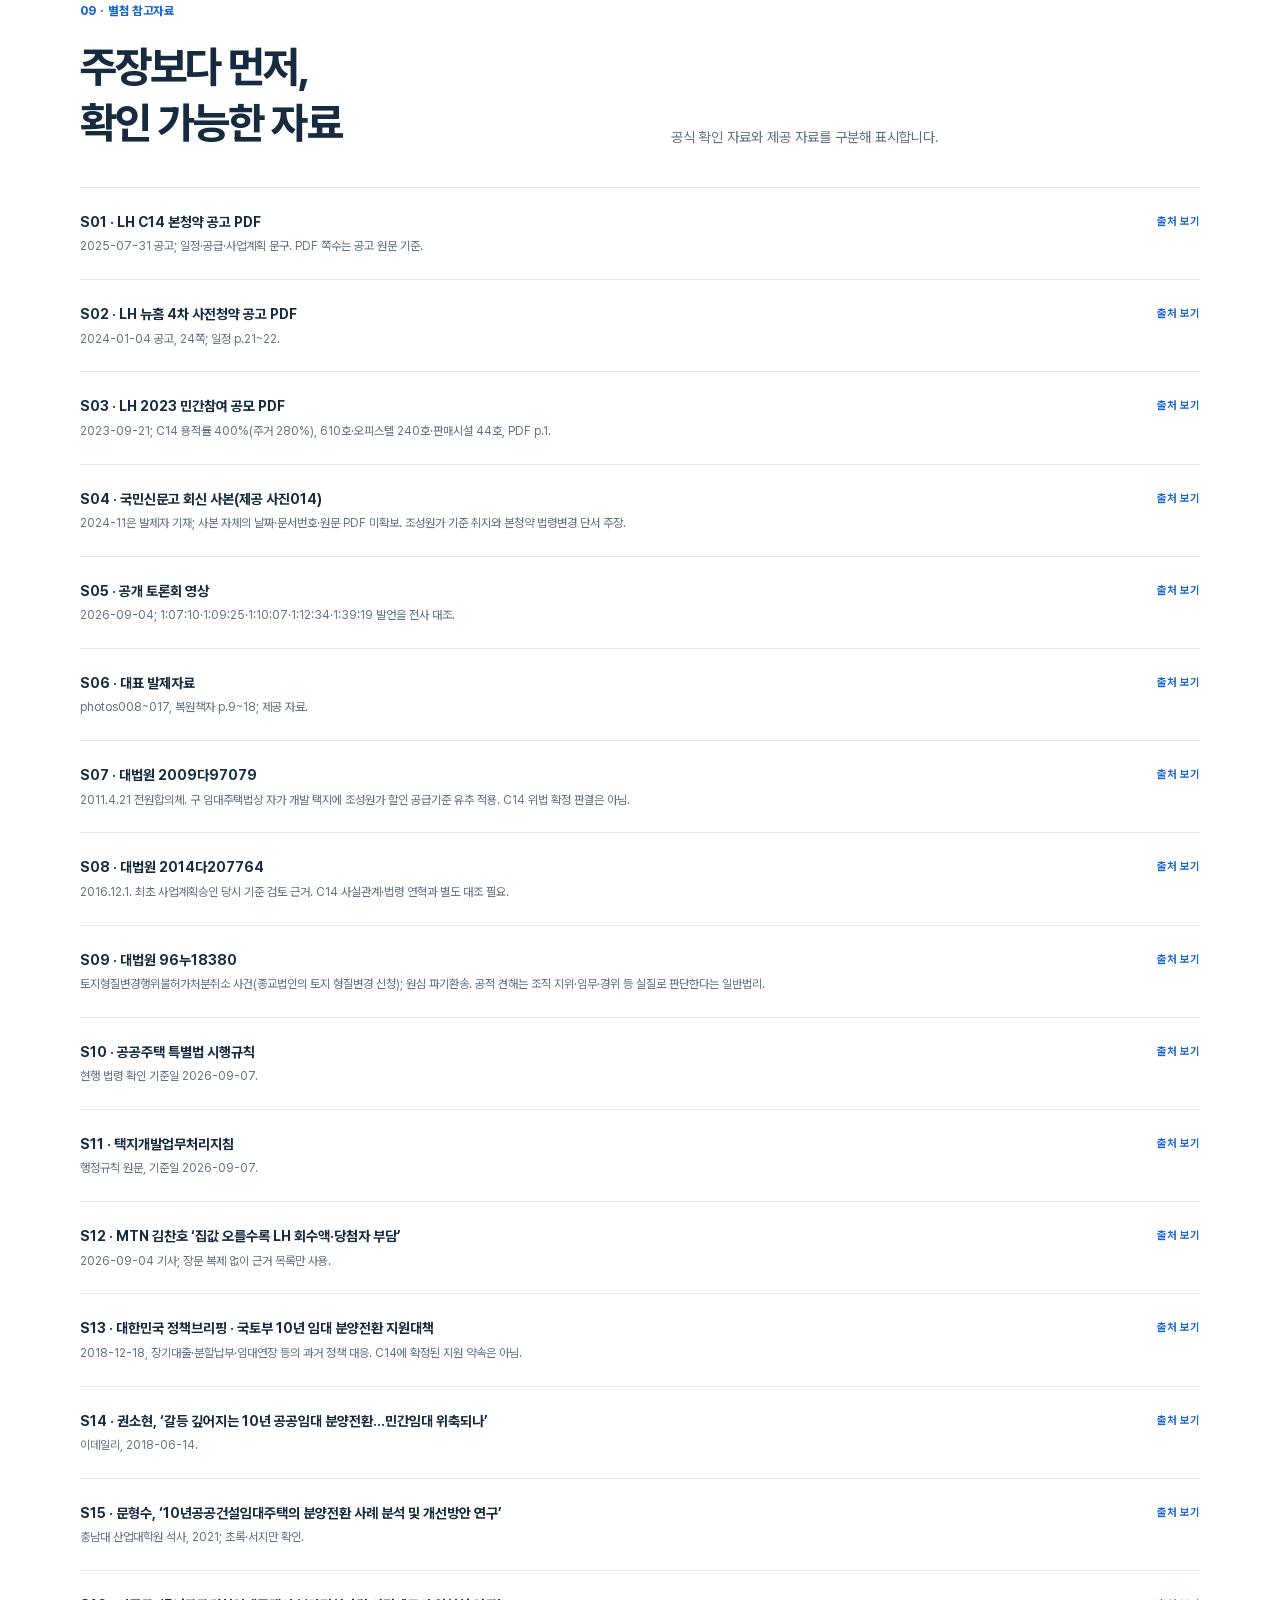
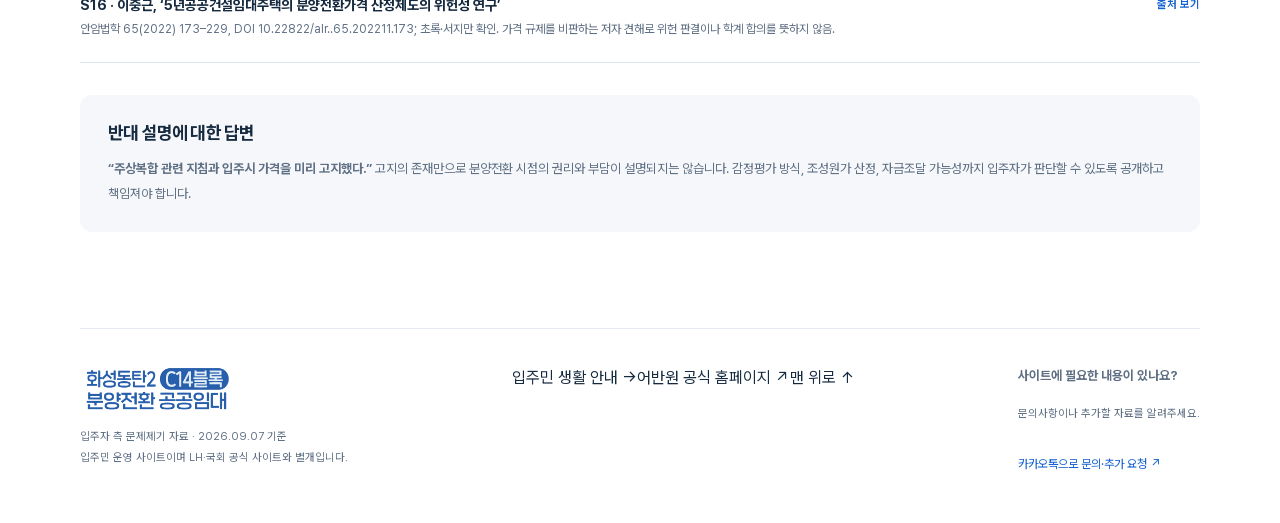
==== commit b6ed297f: "Add prominent move-in countdown with day-night construction miniature" ====
--- a/index.html
+++ b/index.html
@@ -16,6 +16,7 @@
   <script type="module" src="entry-route.mjs"></script>
   <link rel="stylesheet" href="hero-motion.css?v=20260908-upgrade">
   <link rel="stylesheet" href="article-actions.css?v=20260916-updates">
+<link rel="stylesheet" href="construction.css?v=20260922">
 </head>
 <body class="policy-page" id="site-top">
   <a class="skip-link" href="#top">본문 바로가기</a>
@@ -26,6 +27,7 @@
 
 
   <main id="top">
+<section class="build-milestone wrap" data-construction aria-label="입주 카운트다운과 건설 모형"></section>
 <aside class="site-update wrap" aria-label="최근 업데이트"><span class="site-update-badge">업데이트</span><time datetime="2026-09-16">2026.09.16</time><a href="residents.html#drawings"><strong>52A · 84A · 84B 상세 설계도 추가</strong><span>PDF 보기 · DWG 원본 다운로드 <b aria-hidden="true">↗</b></span></a><a href="planner.html"><strong>우리 집 가구 배치 오픈</strong><span>52A · 84A · 84B / 2D·3D 직접 조절 ↗</span></a></aside>
     <section id="article-actions" class="article-actions wrap" aria-labelledby="article-actions-heading"><header class="article-actions-header"><div><p class="article-actions-label">댓글 · 좋아요 참여</p><h2 id="article-actions-heading" class="article-actions-heading">우리 아파트 기사, 함께 알려주세요</h2><p class="article-actions-intro">기사를 읽고, 댓글과 공감으로 의견을 남겨주세요.</p></div></header><div class="article-action-list"><article class="article-action-item is-featured"><a class="article-action-link" href="https://n.news.naver.com/article/001/0016294017?sid=100" target="_blank" rel="noopener noreferrer" aria-label="정희용, 뉴홈 방지법 발의 기사 (새 창에서 열림)"><div class="article-action-meta"><span>연합뉴스</span><span>2026-09-07</span><span>네이버</span></div><h3 class="article-action-title">정희용, '뉴홈 방지법' 발의…“조건 변경에 피해 보면 정부지원”</h3><p class="article-action-summary">공공주택 조건 변경에 따른 피해 지원 법안 발의 소식입니다.</p><span class="article-action-participate" aria-hidden="true">댓글·공감 참여 · 클릭 ↗</span><div class="article-action-metrics" data-article-metrics="yonhap-newhome-20260907">댓글·공감 수는 기사 원문에서 확인할 수 있습니다.</div></a></article></div><p class="article-actions-footnote">댓글·공감은 기사 원문에서 참여할 수 있습니다.</p></section>
     <section id="resident-community" class="resident-community wrap" aria-labelledby="resident-community-heading"><header><p class="eyebrow">동탄역 이편한세상 어반원</p><h2 id="resident-community-heading">입주민과 함께 소식을 나누세요</h2><p>카드를 누르면 바로 연결됩니다. PC에서는 QR코드를 스캔해도 됩니다.</p></header><div class="resident-community-grid"><a class="resident-community-card" href="https://open.kakao.com/o/gxiyKH5h" target="_blank" rel="noopener noreferrer" aria-label="입주민 카카오톡 단체방 입장 (새 창)"><img class="resident-community-qr" src="assets/resident-kakao-qr.png" width="160" height="160" alt="카카오톡 단체방 QR코드"><div><span class="resident-community-label"><img src="assets/kakao-openchat.png" width="24" height="24" alt="">카카오톡 단체방</span><p>입주민과 실시간으로<br>정보와 의견을 나누세요.</p><strong>단체방 입장 · 클릭 ↗</strong></div></a><a class="resident-community-card" href="https://m.site.naver.com/2gcKG" target="_blank" rel="noopener noreferrer" aria-label="입주민 네이버 카페 방문 (새 창)"><img class="resident-community-qr" src="assets/resident-cafe-qr.png" width="160" height="160" alt="입주민 네이버 카페 QR코드"><div><span class="resident-community-label"><img src="assets/naver-cafe.ico" width="24" height="24" alt="">입주민 네이버 카페</span><p>공지와 자료, 입주 준비 정보를<br>한곳에서 확인하세요.</p><strong>카페 방문 · 클릭 ↗</strong></div></a></div></section>
@@ -64,5 +66,6 @@
   <script type="module" src="hero-motion.js?v=20260908-upgrade"></script>
   <script type="module" src="article-actions.mjs?v=20260908-shorts"></script>
   <script type="module" src="article-counts.mjs?v=20260908-upgrade"></script>
-<script type="module" src="audit-download.mjs"></script><script type="module" src="area-toggle.js?v=2"></script></body>
+<script type="module" src="audit-download.mjs"></script><script type="module" src="area-toggle.js?v=2"></script><script type="module" src="construction.mjs?v=20260922"></script>
+</body>
 </html>
--- a/construction.css
+++ b/construction.css
@@ -0,0 +1,2 @@
+.build-milestone{display:grid;grid-template-columns:1fr 1fr;align-items:center;gap:48px;margin:28px auto 48px;padding:32px 40px;border:1px solid #dae4f1;border-radius:28px;background:linear-gradient(125deg,#f8fbff,#edf4ff);overflow:hidden}.build-copy h2{font-size:clamp(28px,3.4vw,46px);line-height:1.35;letter-spacing:-.055em;margin:14px 0 20px;color:#18304b}.build-copy p{font-size:18px;color:#58718b}.build-copy .eyebrow{font-size:13px}.build-copy a{display:inline-block;margin-top:12px;font-size:16px;font-weight:700;color:#285eaa}.build-card{min-width:0}.build-heading{display:flex;align-items:center;gap:14px;color:#244362;font-size:17px;font-weight:700}.build-heading strong{margin-left:auto;font-size:clamp(32px,4vw,52px);color:#285cac;letter-spacing:-.05em}.build-heading [data-build-sky]{font-size:16px;white-space:nowrap}.build-scene{height:300px;width:100%;background:radial-gradient(ellipse,#cbdff8 0%,transparent 70%)}.build-scene canvas{display:block;width:100%;height:100%}.build-caption{display:flex;align-items:center;justify-content:space-between;font-size:15px;color:#315779}.build-caption button{min-height:44px;border:1px solid #cbd9e9;border-radius:12px;background:#ffffffb0;color:#315779;padding:8px 12px;font:inherit;cursor:pointer}.build-disclaimer{font-size:12px!important;line-height:1.6;color:#667c92;margin:10px 0 0}.build-fallback{display:grid;place-content:center;text-align:center;height:100%;font-size:24px;color:#42658a}.build-milestone.is-night{background:linear-gradient(125deg,#15243f,#213953);border-color:#304b69}.is-night .build-copy h2,.is-night .build-heading,.is-night .build-heading strong{color:#edf5ff}.is-night .build-copy p,.is-night .build-copy a,.is-night .build-caption,.is-night .build-disclaimer{color:#bdd0e8}.is-night .build-scene{background:radial-gradient(ellipse,#3c597b66,transparent 70%)}.is-night .build-caption button{background:#263d58;color:#e3edfb;border-color:#56708e}@media(max-width:760px){.build-milestone{grid-template-columns:1fr;gap:20px;padding:24px 20px;margin-top:20px;border-radius:22px}.build-copy h2{font-size:28px;margin:8px 0 12px}.build-copy h2 br{display:none}.build-copy p{font-size:16px}.build-scene{height:270px}.build-heading{font-size:15px}.build-heading strong{font-size:40px}.build-copy a{margin-top:0}}
+@media(max-width:760px){.build-milestone{gap:10px;padding:18px 18px 14px;margin-top:16px}.build-copy .eyebrow{display:none}.build-copy h2{font-size:22px;line-height:1.35;margin:0}.build-copy h2 br{display:block}.build-copy>p:not(.eyebrow),.build-copy>a{display:none}.build-scene{height:205px}.build-heading strong{font-size:36px}.build-heading{gap:8px}.build-disclaimer{font-size:10px!important;margin-top:5px}.build-caption{font-size:12px}.build-caption button{font-size:12px;min-height:44px;padding:6px 9px}}
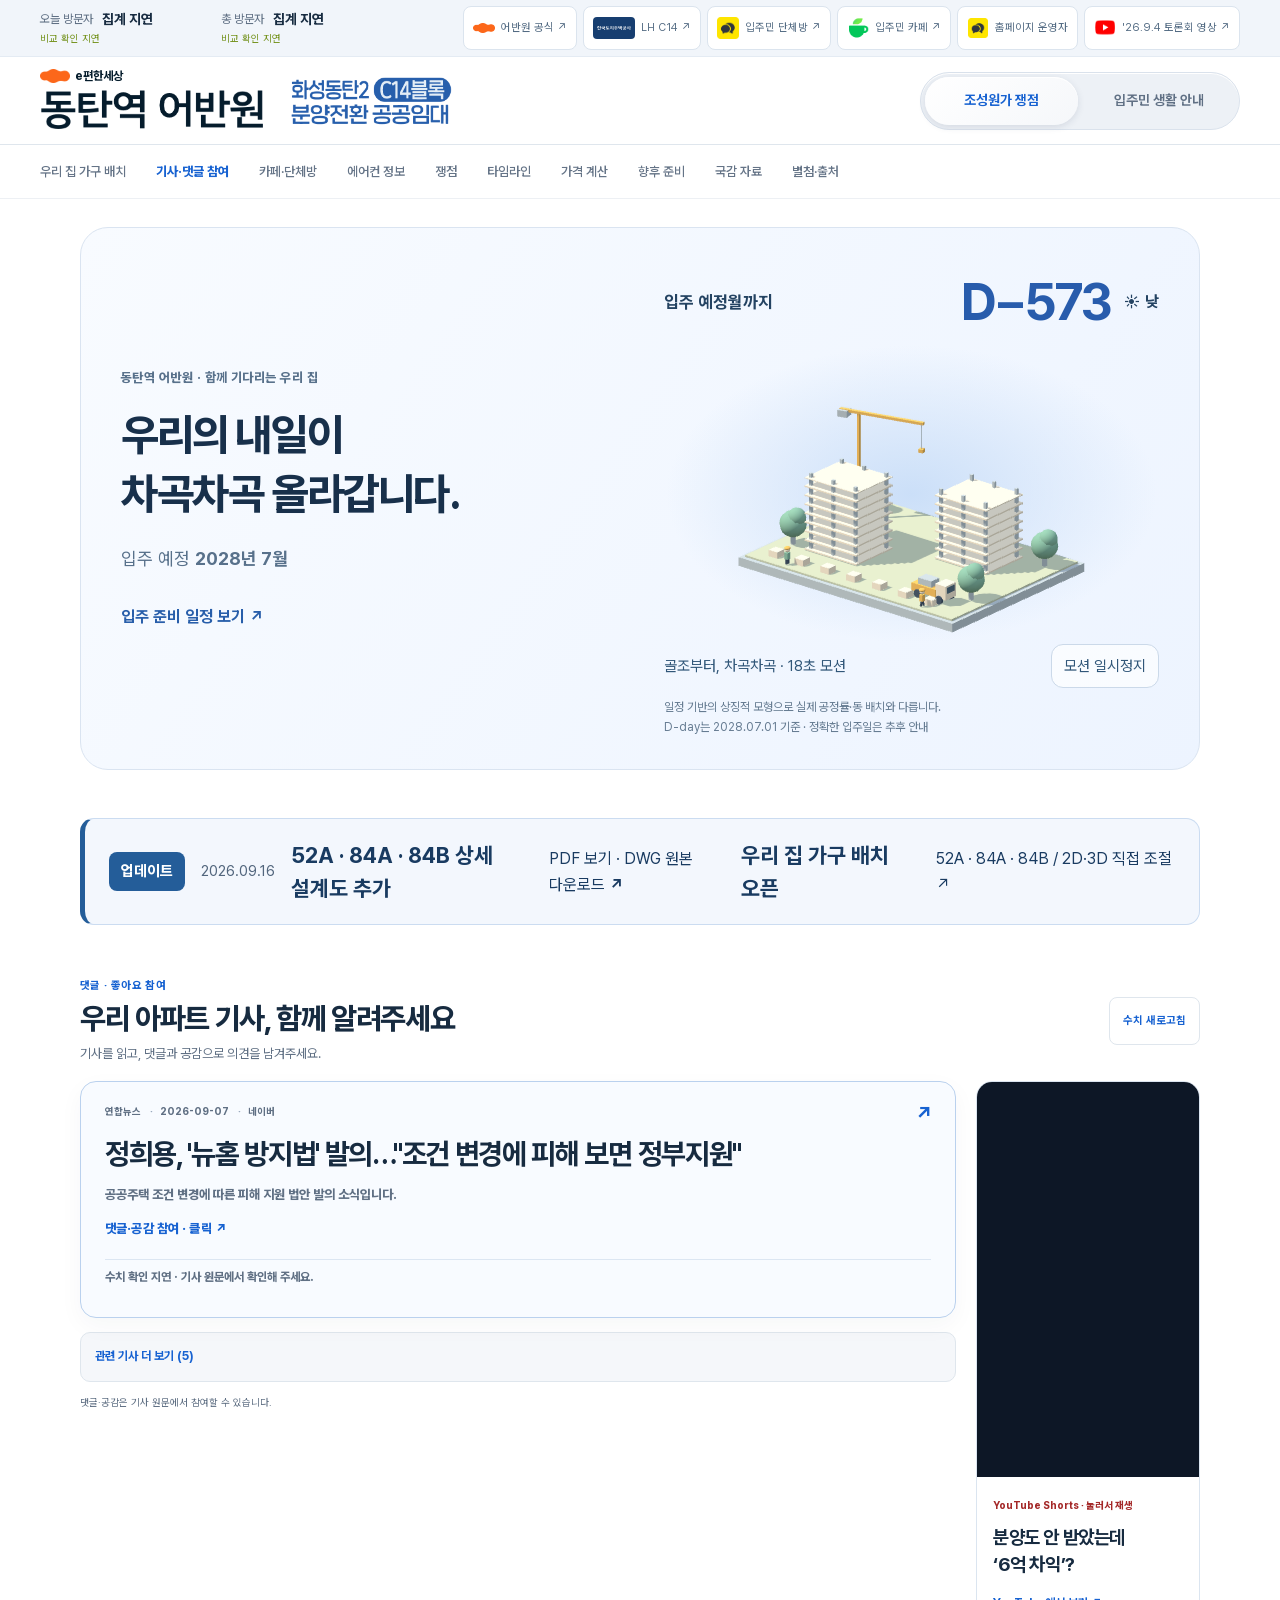
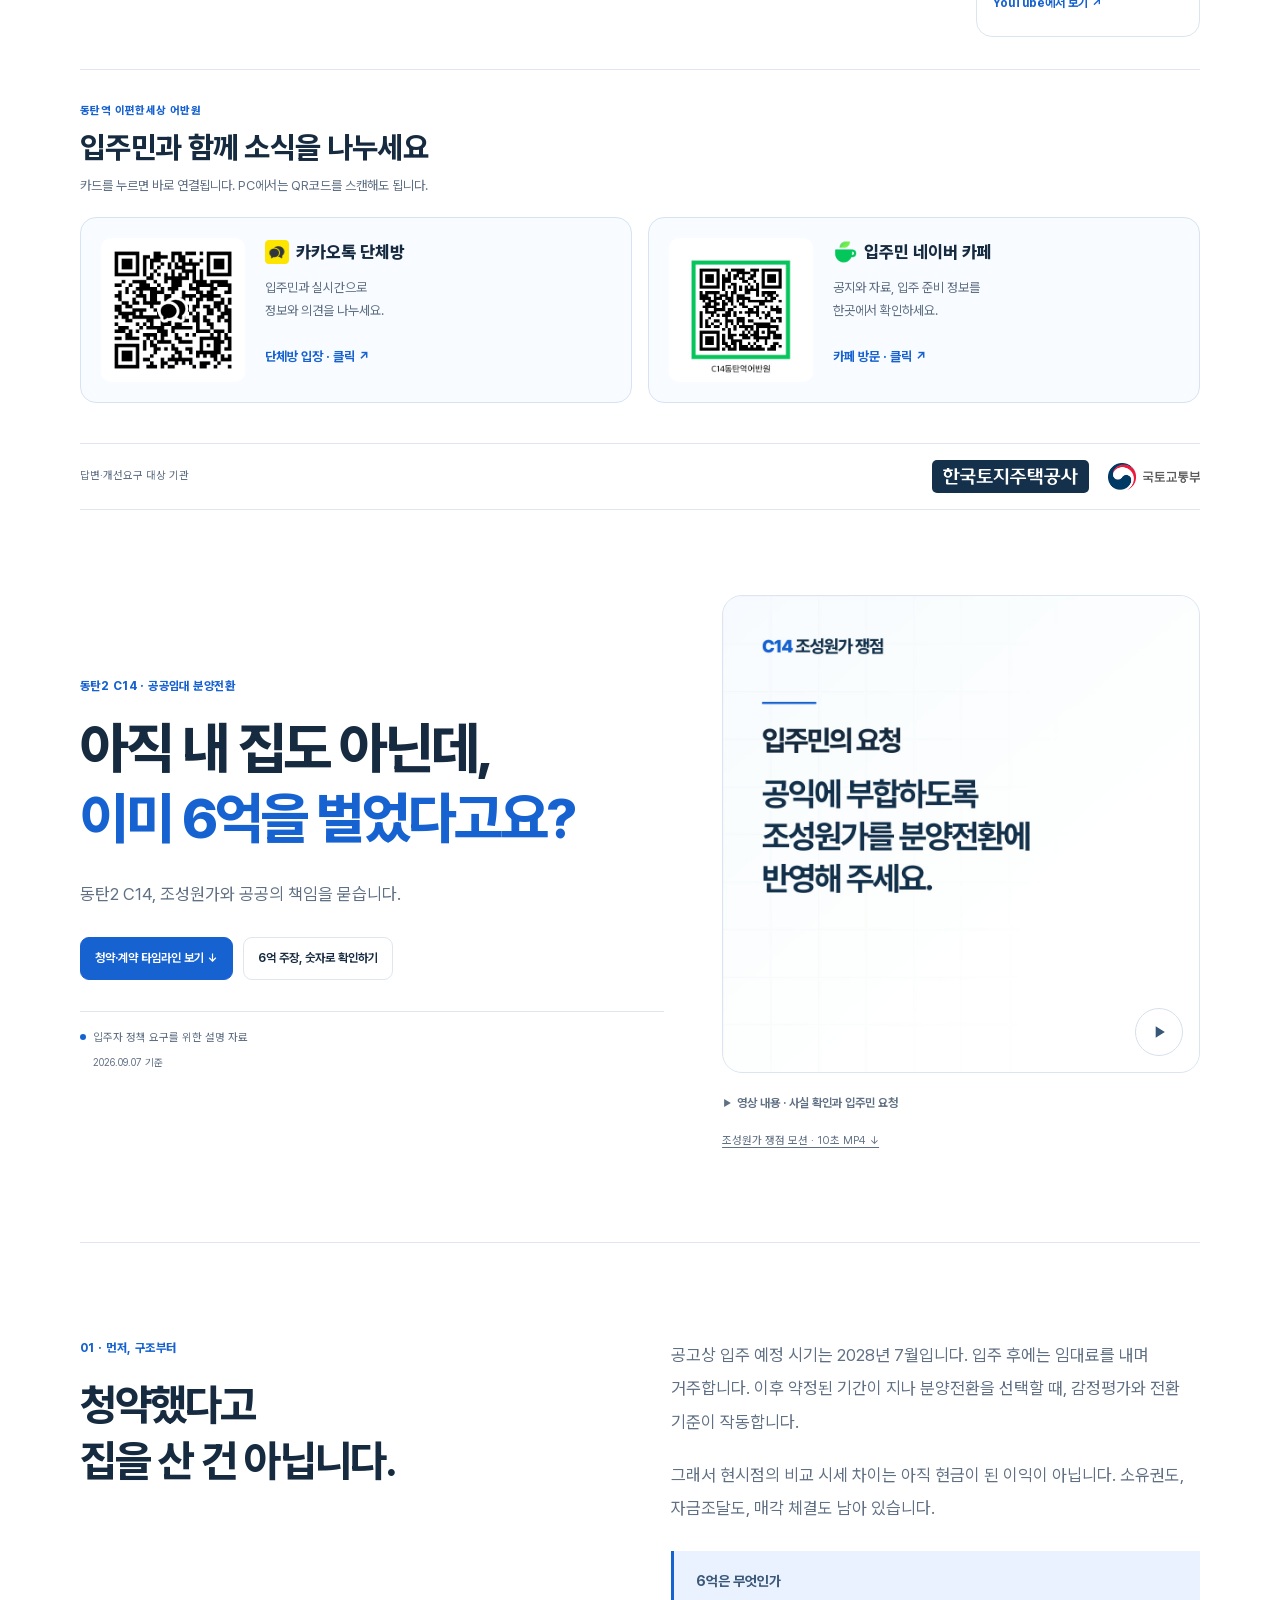
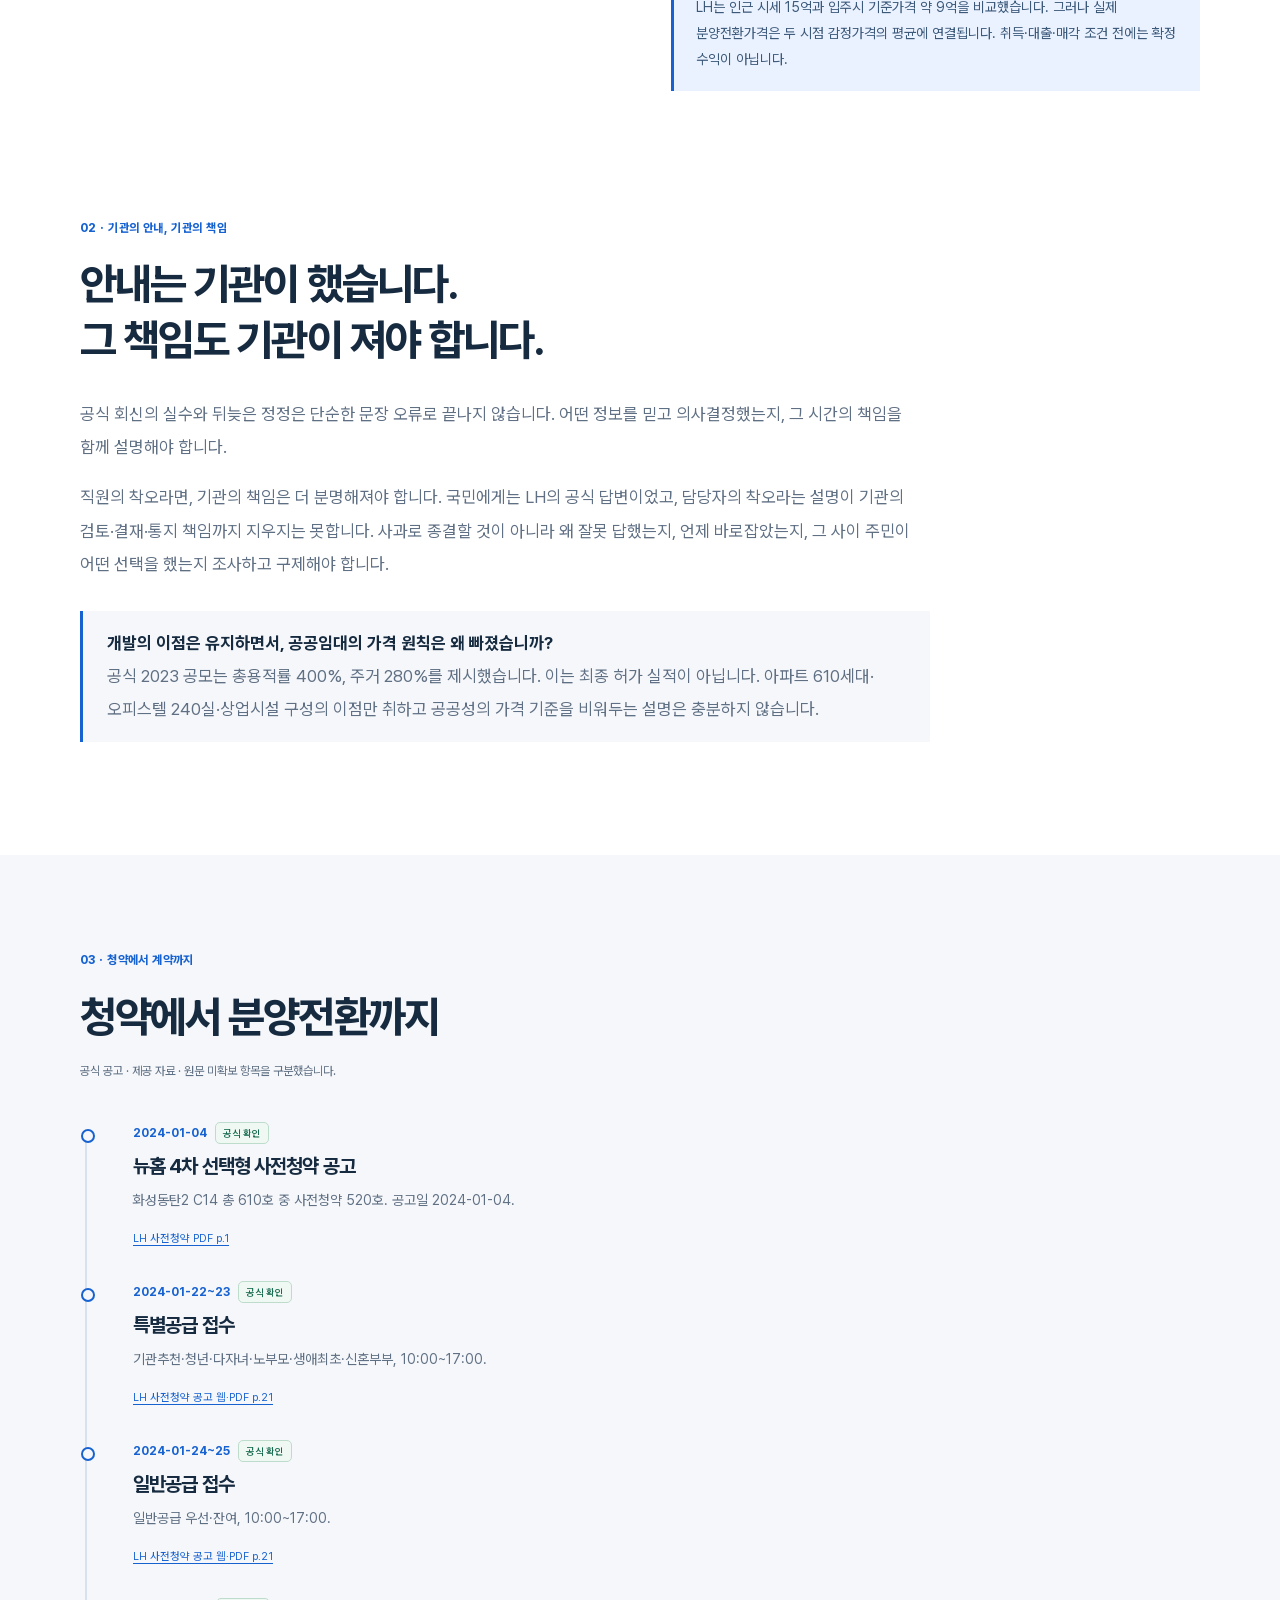
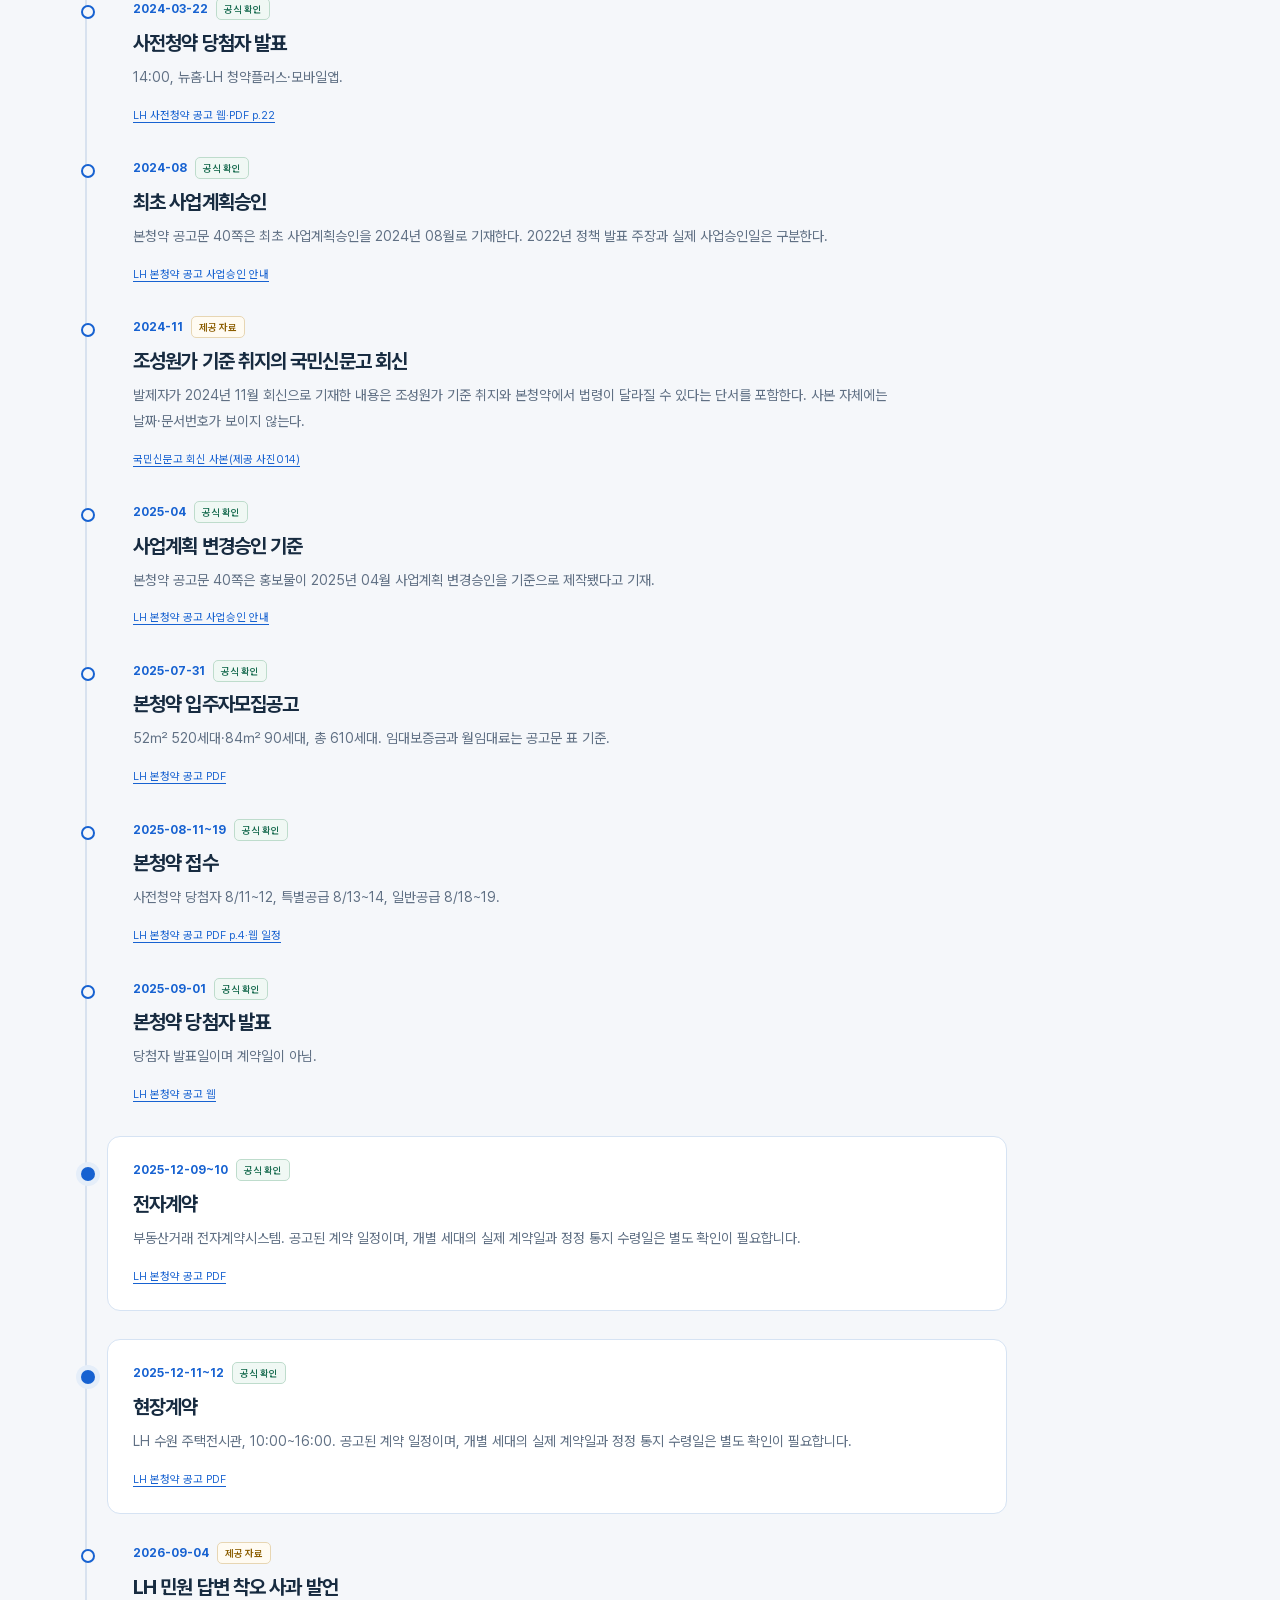
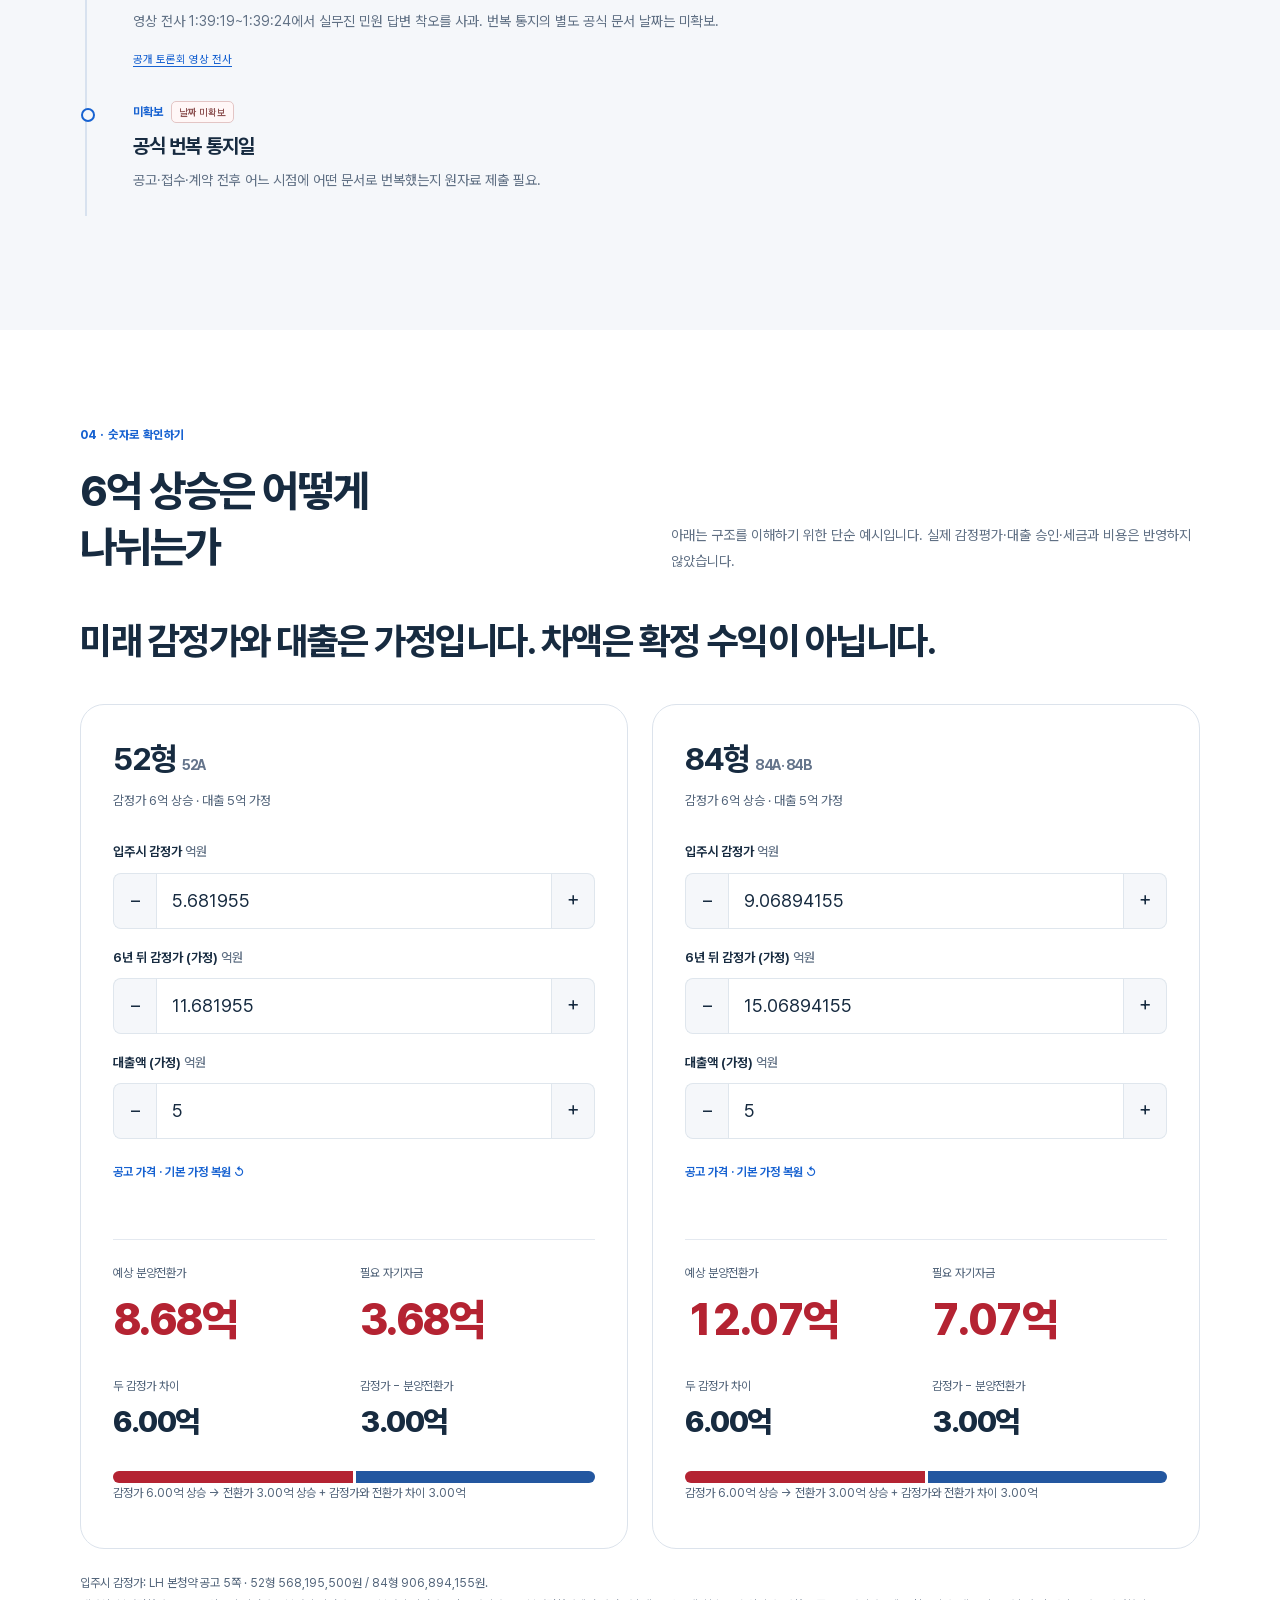
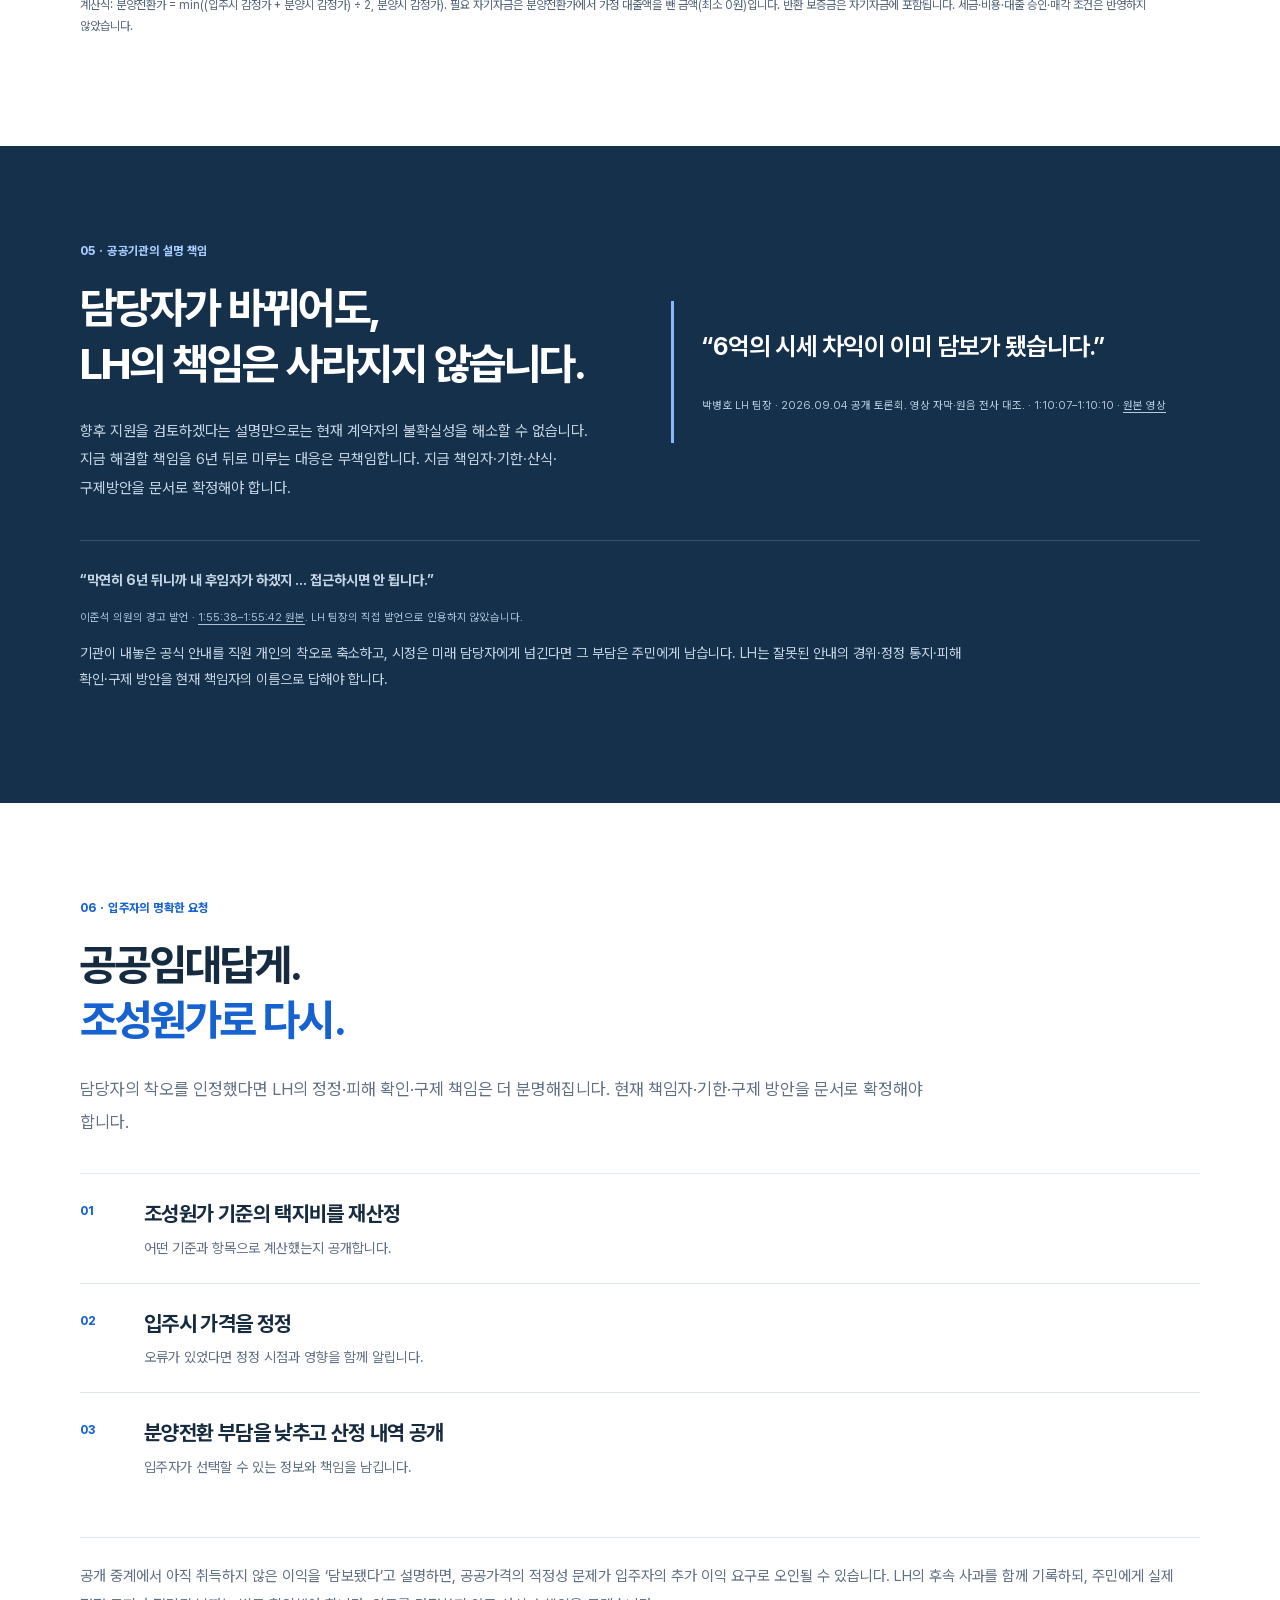
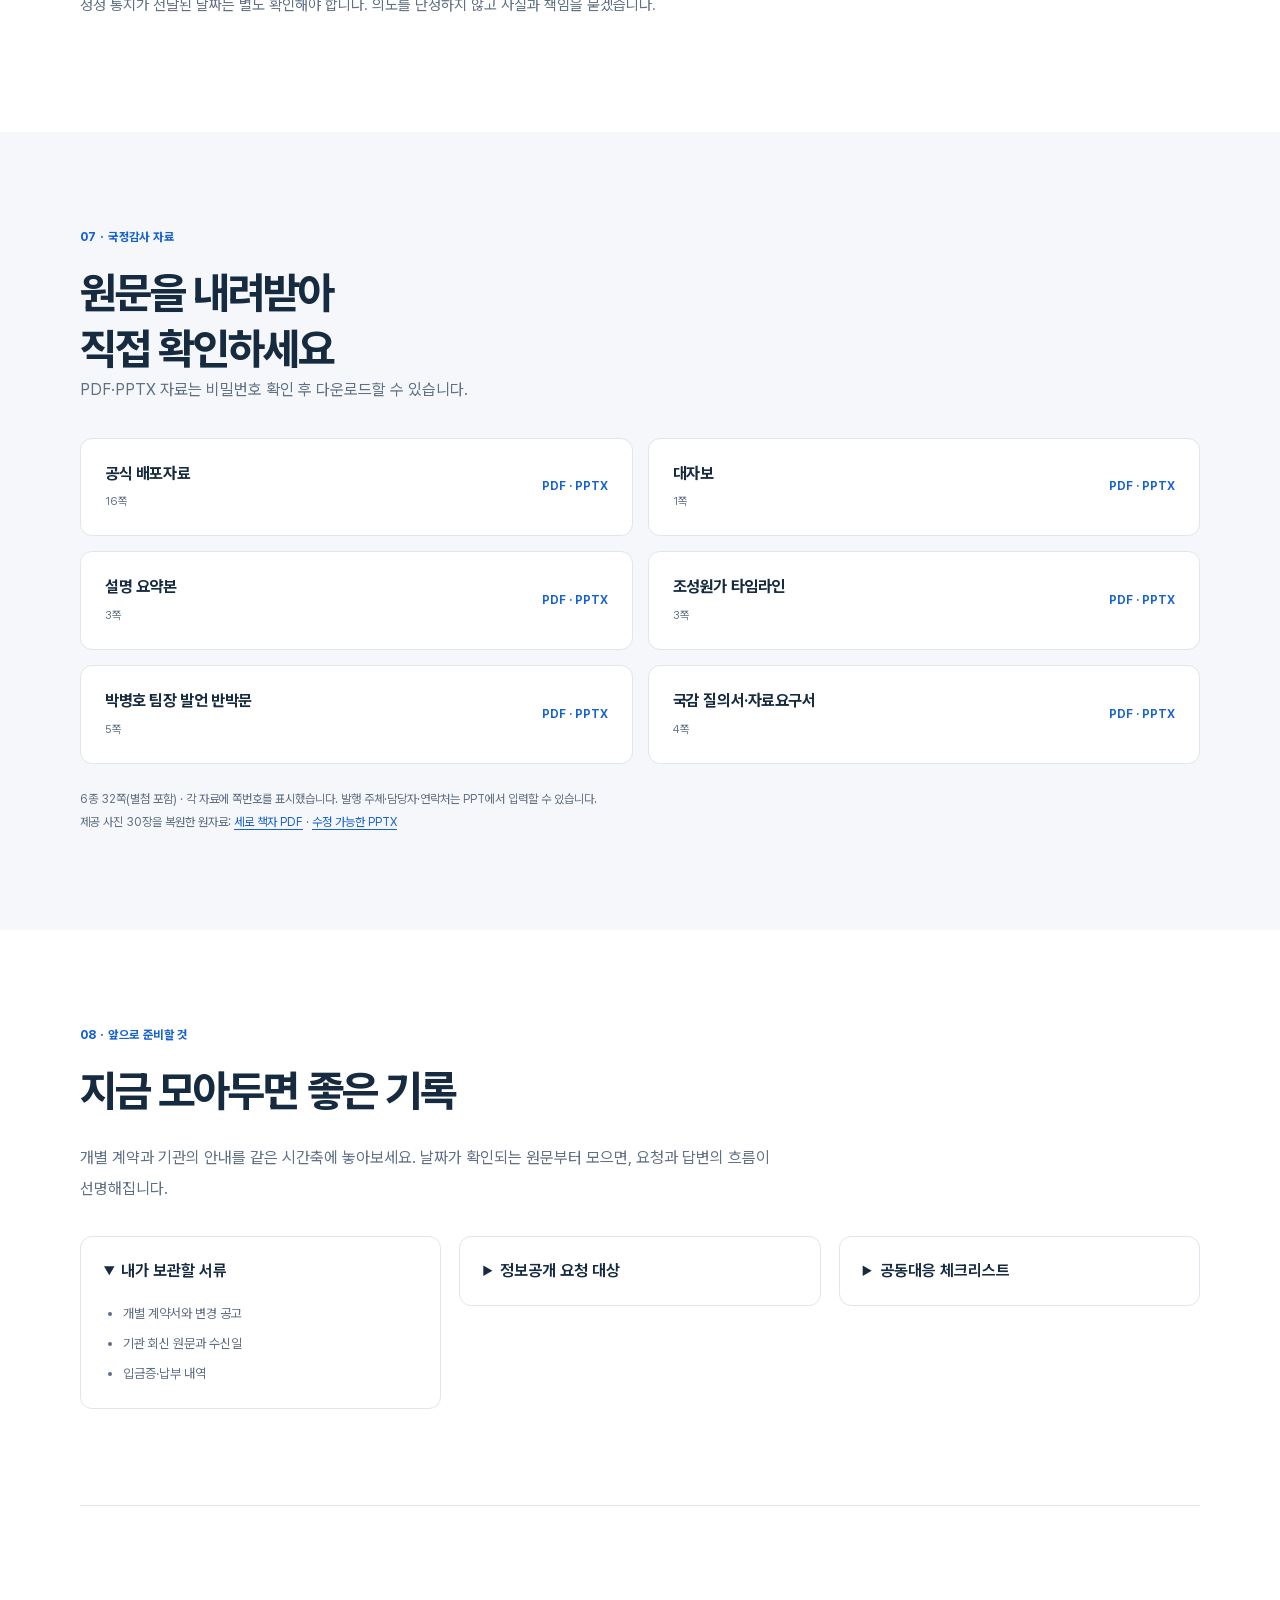
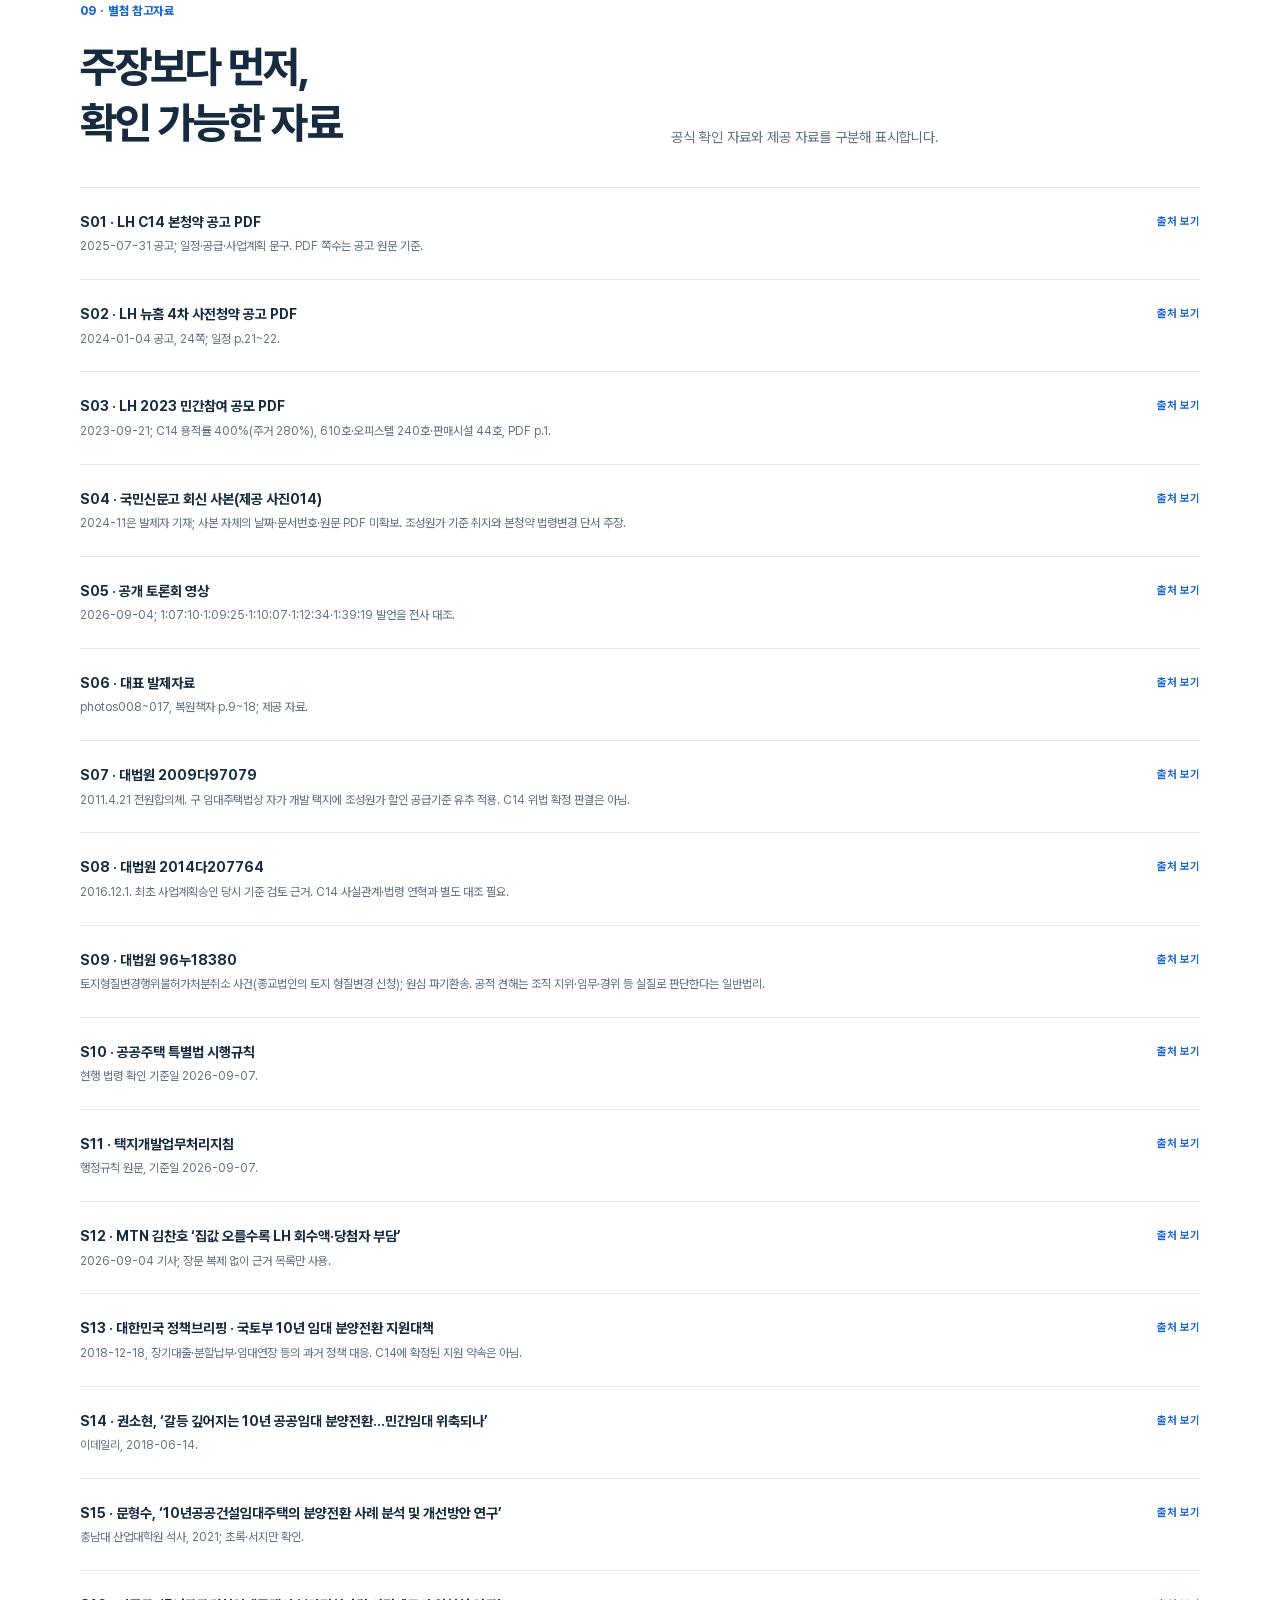
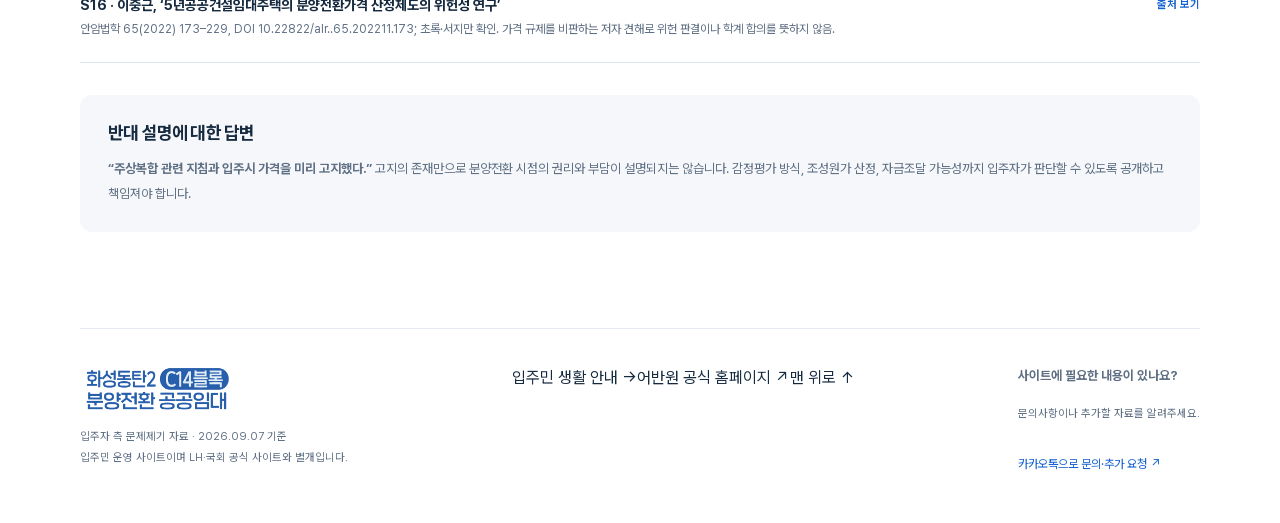
==== commit 1278fbac: "Animate crane, delivery truck, workers and looping floor assembly" ====
--- a/index.html
+++ b/index.html
@@ -16,7 +16,7 @@
   <script type="module" src="entry-route.mjs"></script>
   <link rel="stylesheet" href="hero-motion.css?v=20260908-upgrade">
   <link rel="stylesheet" href="article-actions.css?v=20260916-updates">
-<link rel="stylesheet" href="construction.css?v=20260922">
+<link rel="stylesheet" href="construction.css?v=20260922b">
 </head>
 <body class="policy-page" id="site-top">
   <a class="skip-link" href="#top">본문 바로가기</a>
@@ -66,6 +66,6 @@
   <script type="module" src="hero-motion.js?v=20260908-upgrade"></script>
   <script type="module" src="article-actions.mjs?v=20260908-shorts"></script>
   <script type="module" src="article-counts.mjs?v=20260908-upgrade"></script>
-<script type="module" src="audit-download.mjs"></script><script type="module" src="area-toggle.js?v=2"></script><script type="module" src="construction.mjs?v=20260922"></script>
+<script type="module" src="audit-download.mjs"></script><script type="module" src="area-toggle.js?v=2"></script><script type="module" src="construction.mjs?v=20260922d"></script>
 </body>
 </html>
--- a/construction.css
+++ b/construction.css
@@ -1,2 +1,4 @@
 .build-milestone{display:grid;grid-template-columns:1fr 1fr;align-items:center;gap:48px;margin:28px auto 48px;padding:32px 40px;border:1px solid #dae4f1;border-radius:28px;background:linear-gradient(125deg,#f8fbff,#edf4ff);overflow:hidden}.build-copy h2{font-size:clamp(28px,3.4vw,46px);line-height:1.35;letter-spacing:-.055em;margin:14px 0 20px;color:#18304b}.build-copy p{font-size:18px;color:#58718b}.build-copy .eyebrow{font-size:13px}.build-copy a{display:inline-block;margin-top:12px;font-size:16px;font-weight:700;color:#285eaa}.build-card{min-width:0}.build-heading{display:flex;align-items:center;gap:14px;color:#244362;font-size:17px;font-weight:700}.build-heading strong{margin-left:auto;font-size:clamp(32px,4vw,52px);color:#285cac;letter-spacing:-.05em}.build-heading [data-build-sky]{font-size:16px;white-space:nowrap}.build-scene{height:300px;width:100%;background:radial-gradient(ellipse,#cbdff8 0%,transparent 70%)}.build-scene canvas{display:block;width:100%;height:100%}.build-caption{display:flex;align-items:center;justify-content:space-between;font-size:15px;color:#315779}.build-caption button{min-height:44px;border:1px solid #cbd9e9;border-radius:12px;background:#ffffffb0;color:#315779;padding:8px 12px;font:inherit;cursor:pointer}.build-disclaimer{font-size:12px!important;line-height:1.6;color:#667c92;margin:10px 0 0}.build-fallback{display:grid;place-content:center;text-align:center;height:100%;font-size:24px;color:#42658a}.build-milestone.is-night{background:linear-gradient(125deg,#15243f,#213953);border-color:#304b69}.is-night .build-copy h2,.is-night .build-heading,.is-night .build-heading strong{color:#edf5ff}.is-night .build-copy p,.is-night .build-copy a,.is-night .build-caption,.is-night .build-disclaimer{color:#bdd0e8}.is-night .build-scene{background:radial-gradient(ellipse,#3c597b66,transparent 70%)}.is-night .build-caption button{background:#263d58;color:#e3edfb;border-color:#56708e}@media(max-width:760px){.build-milestone{grid-template-columns:1fr;gap:20px;padding:24px 20px;margin-top:20px;border-radius:22px}.build-copy h2{font-size:28px;margin:8px 0 12px}.build-copy h2 br{display:none}.build-copy p{font-size:16px}.build-scene{height:270px}.build-heading{font-size:15px}.build-heading strong{font-size:40px}.build-copy a{margin-top:0}}
 @media(max-width:760px){.build-milestone{gap:10px;padding:18px 18px 14px;margin-top:16px}.build-copy .eyebrow{display:none}.build-copy h2{font-size:22px;line-height:1.35;margin:0}.build-copy h2 br{display:block}.build-copy>p:not(.eyebrow),.build-copy>a{display:none}.build-scene{height:205px}.build-heading strong{font-size:36px}.build-heading{gap:8px}.build-disclaimer{font-size:10px!important;margin-top:5px}.build-caption{font-size:12px}.build-caption button{font-size:12px;min-height:44px;padding:6px 9px}}
+
+@media(max-width:380px){.build-milestone{padding:16px 12px}.build-heading{font-size:12px;gap:4px}.build-heading strong{font-size:30px}.build-heading [data-build-sky]{font-size:12px}.build-copy h2{font-size:20px}.build-scene{height:190px}}
